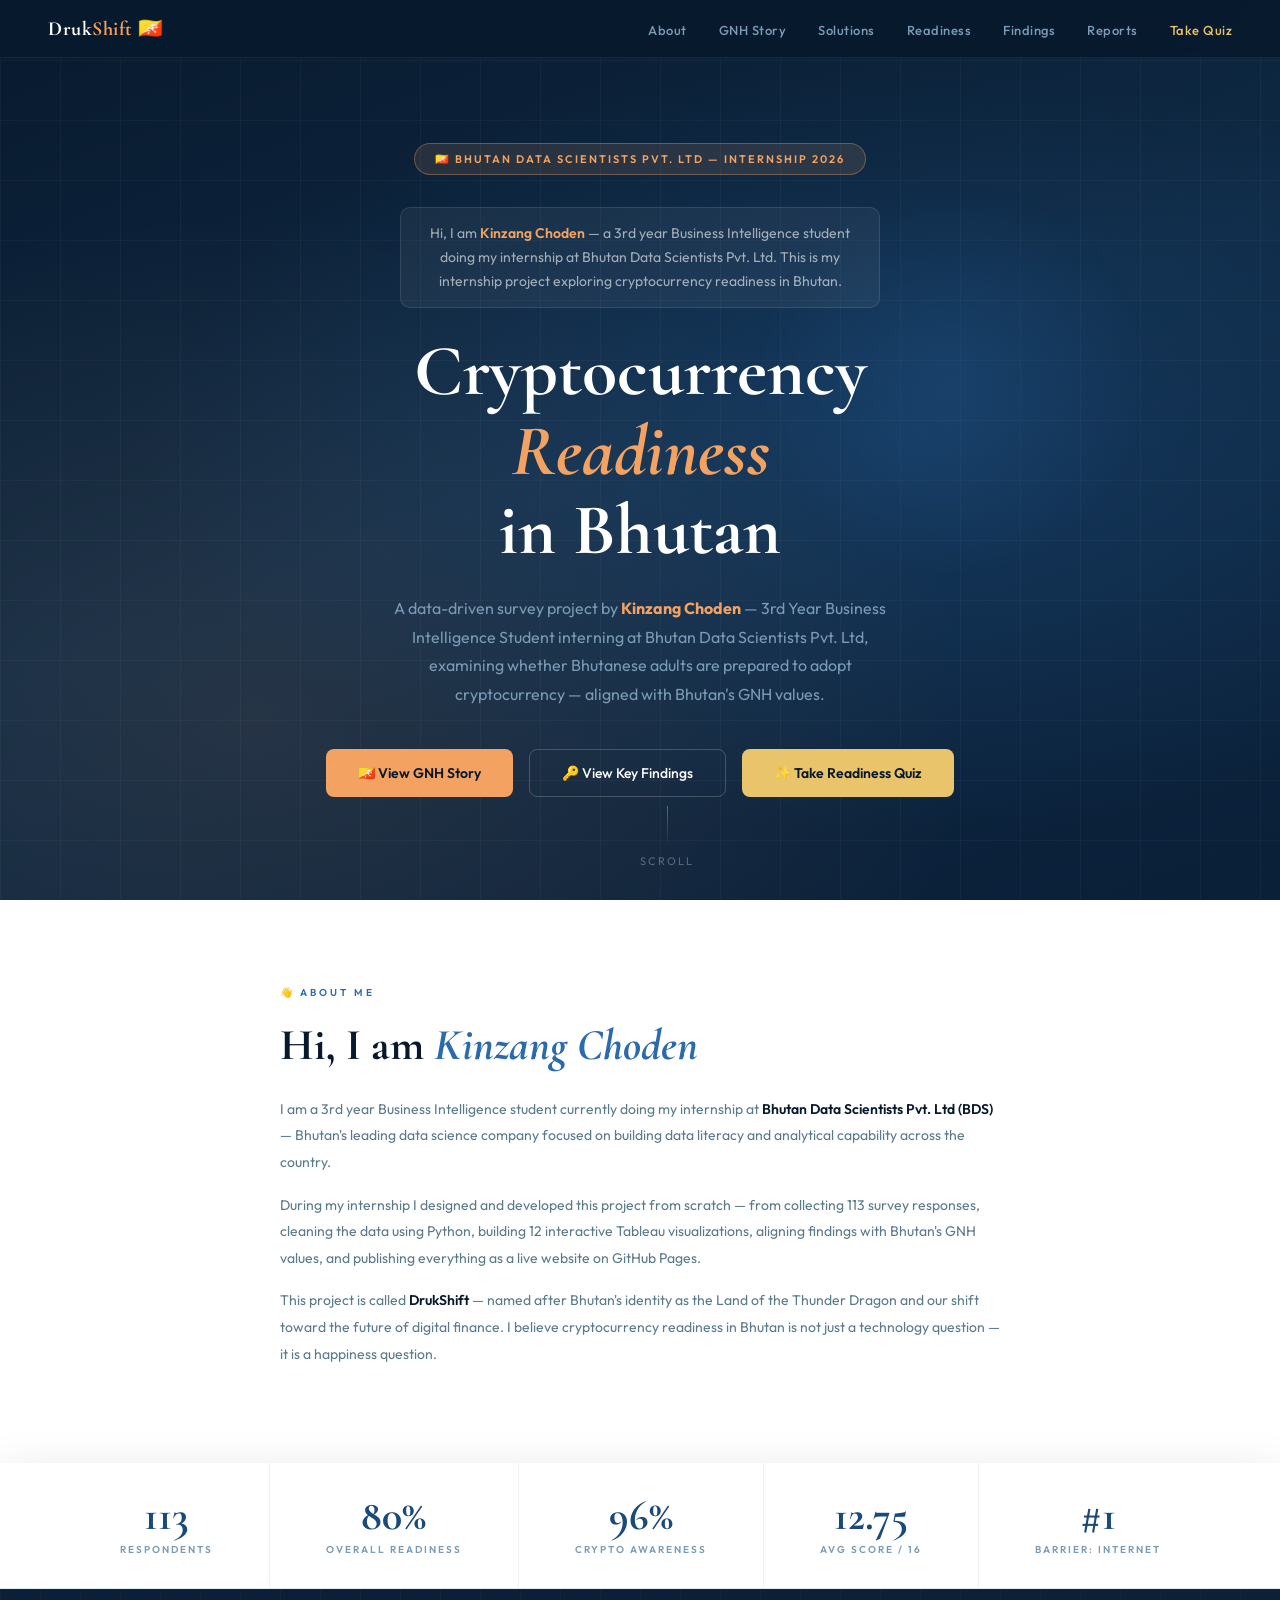
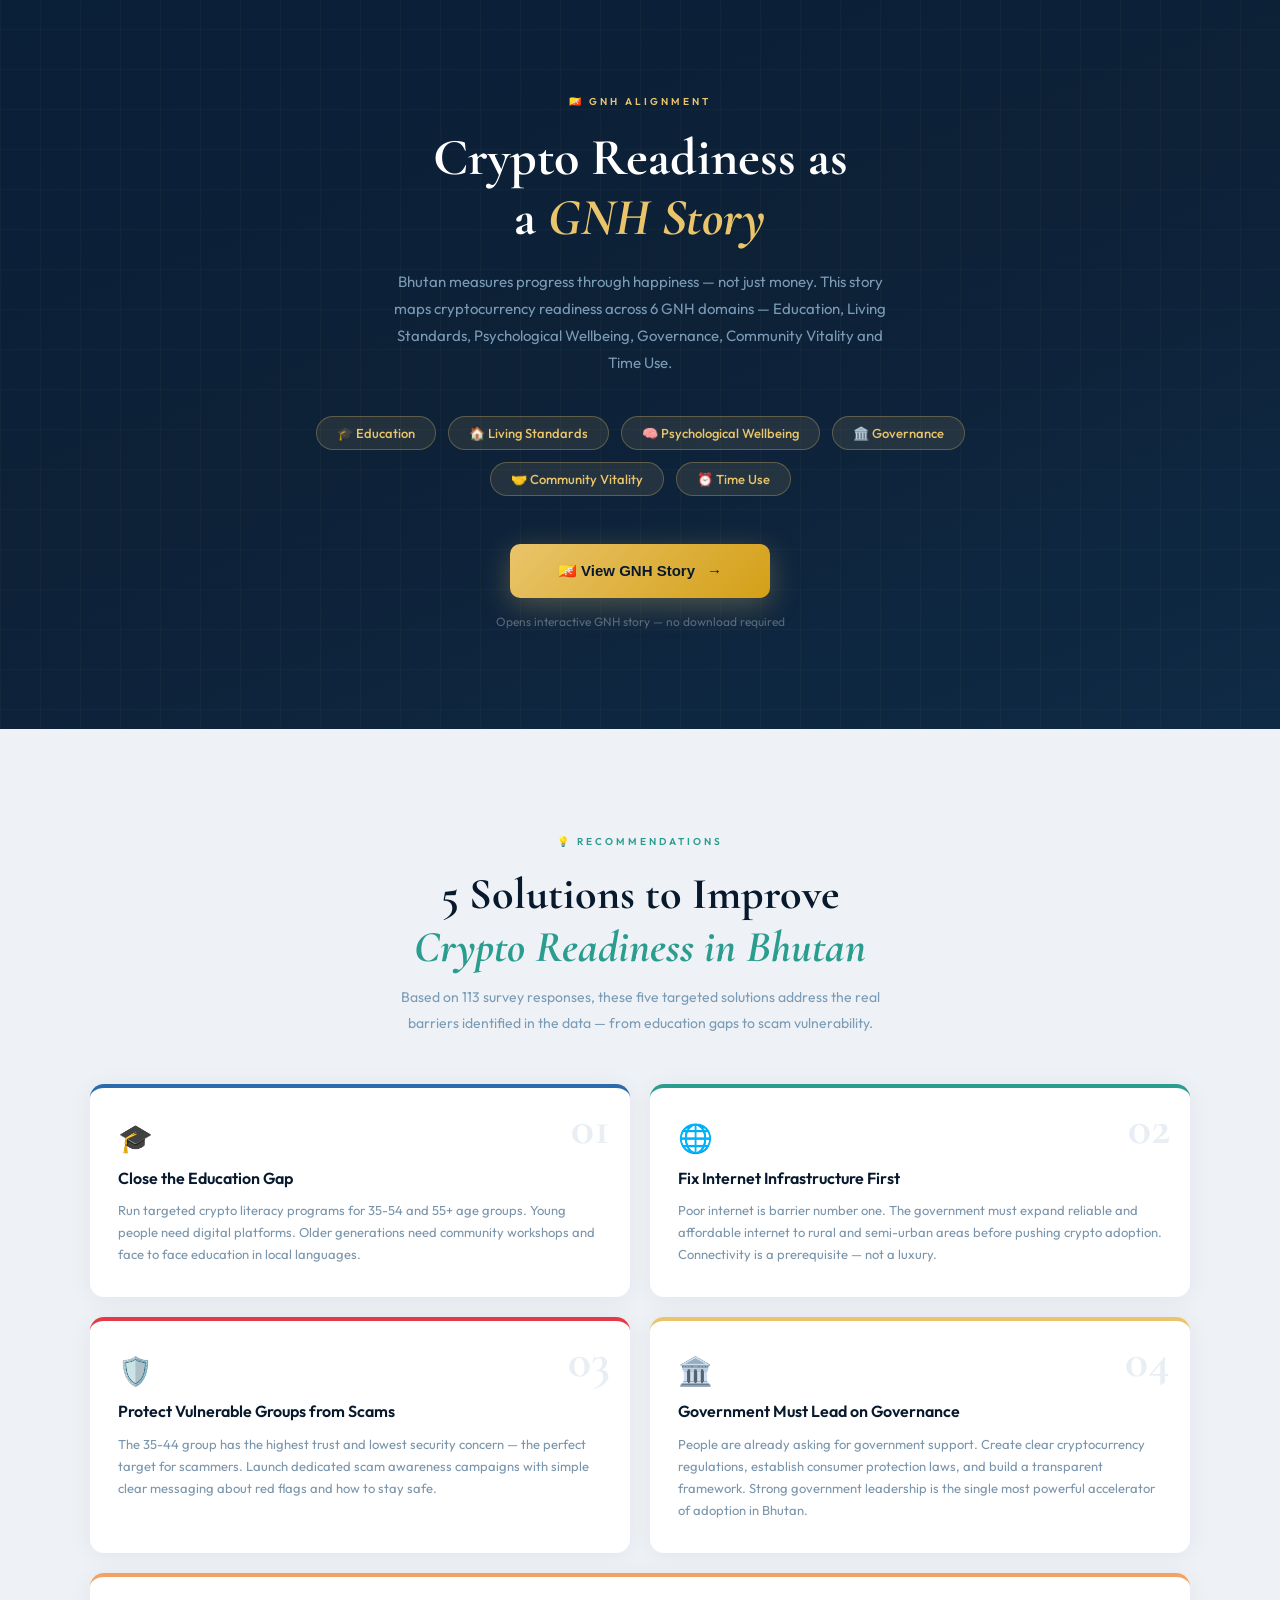
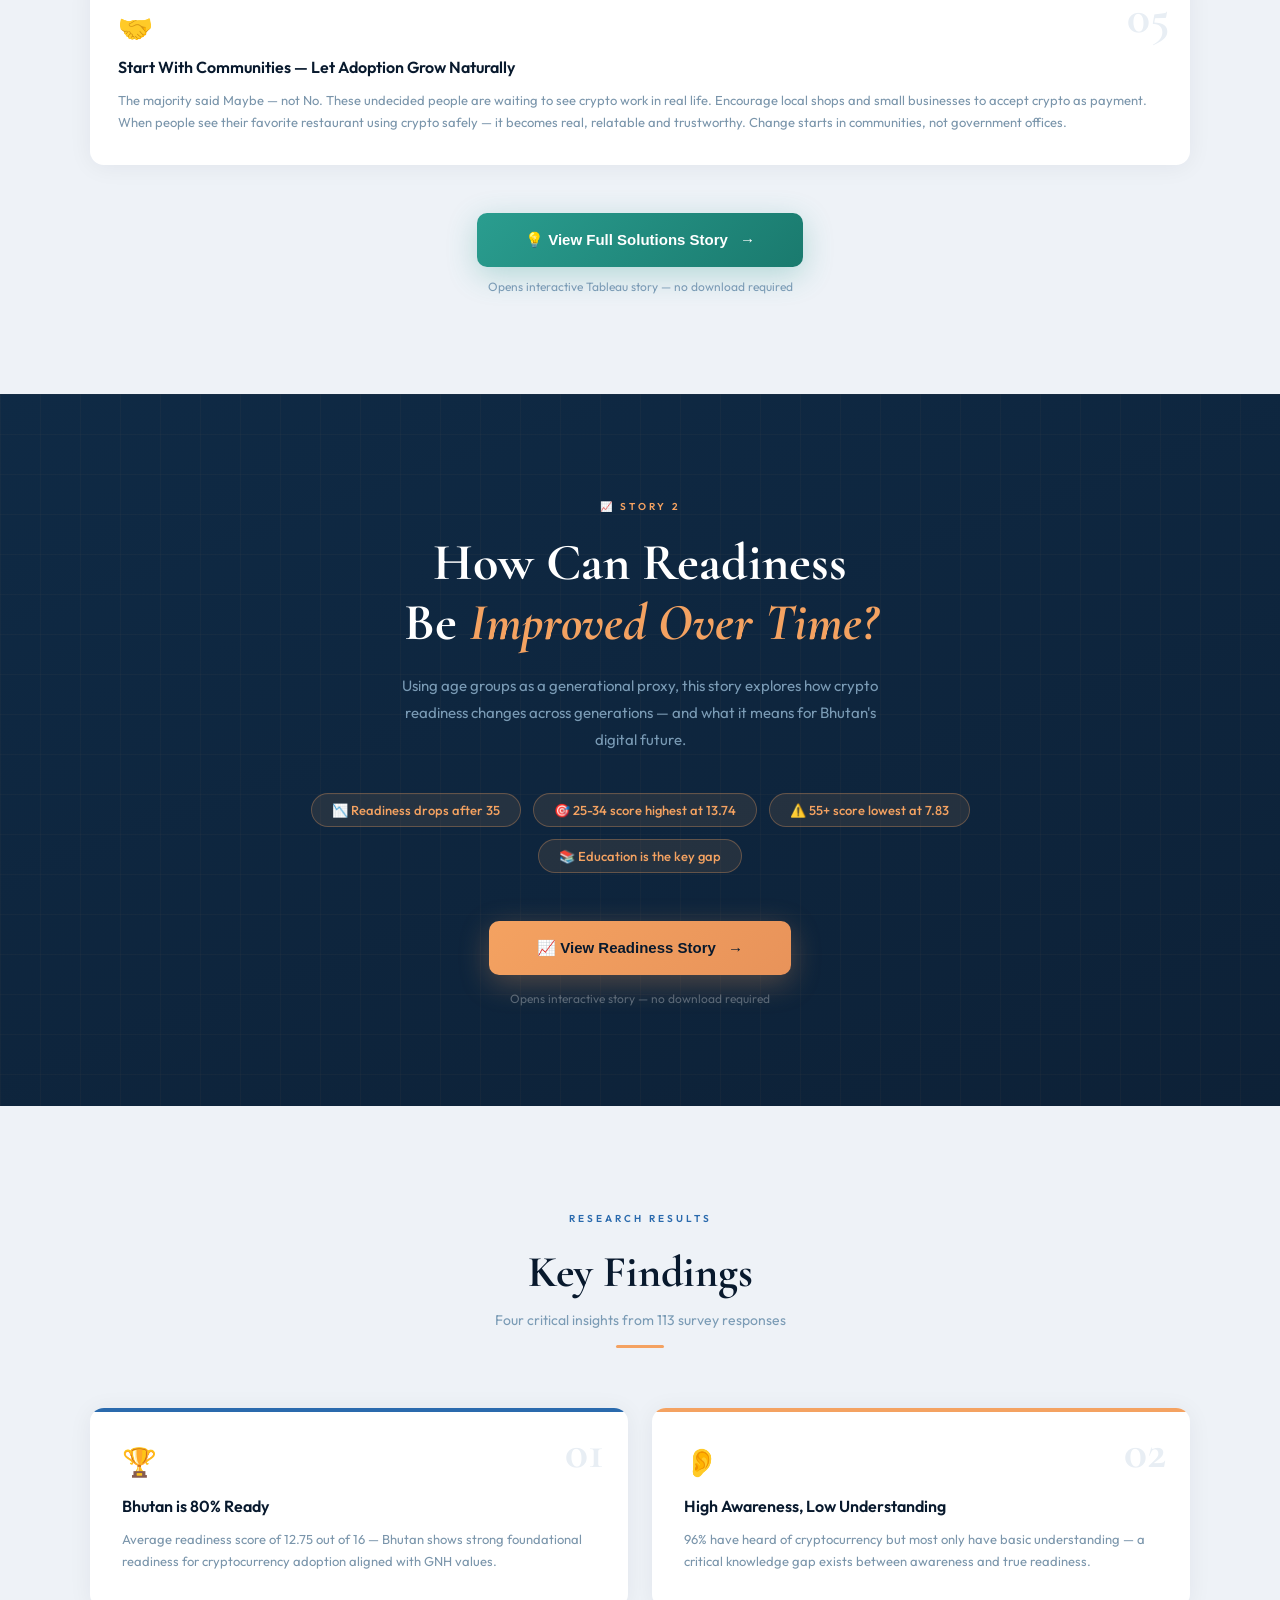
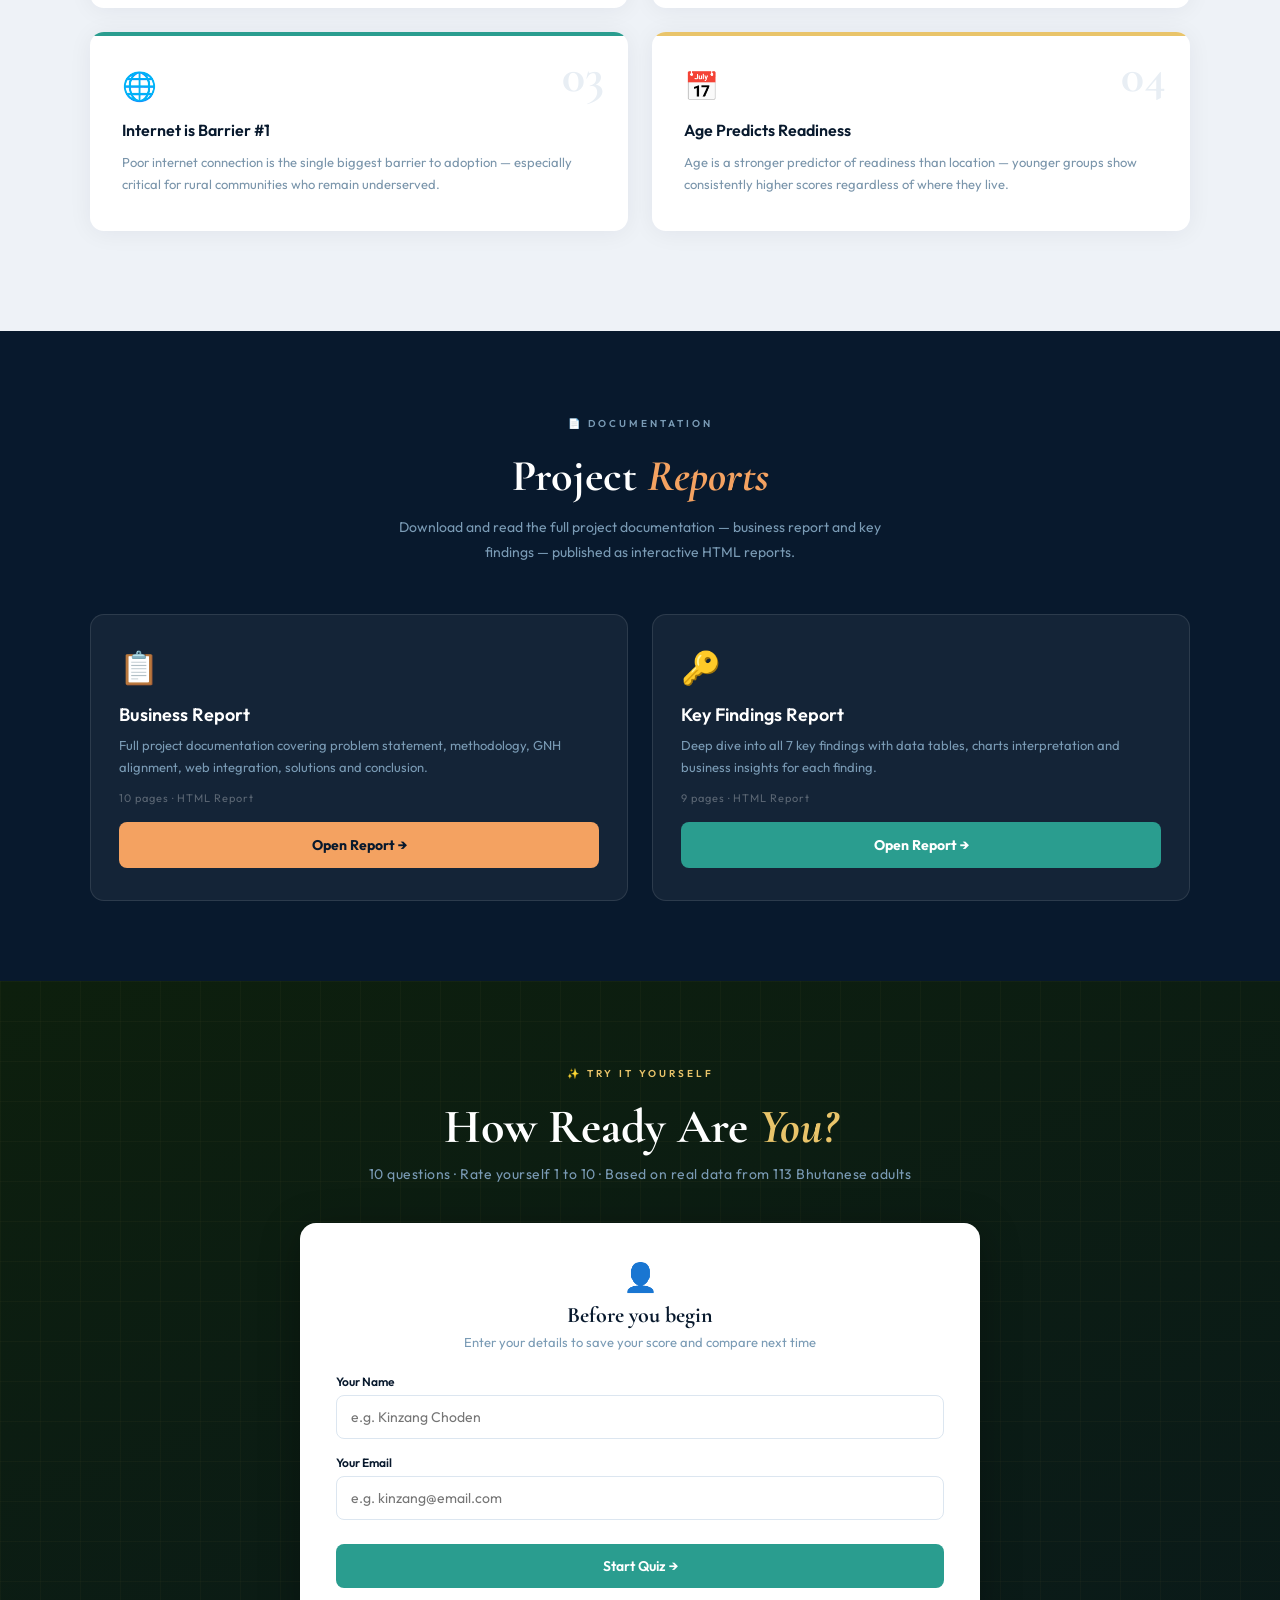
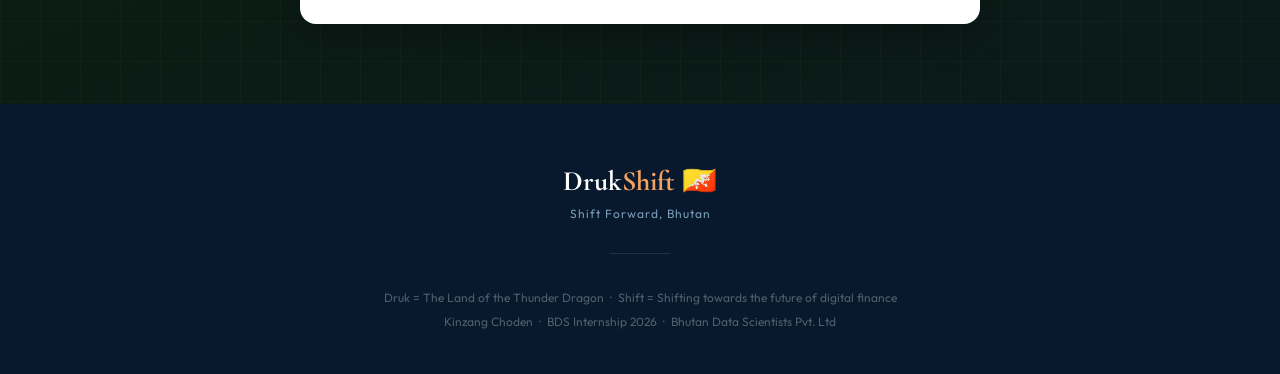
==== index.html @ 7f712f77 "changing from loal port to live render.com" ====
<!DOCTYPE html>
<html lang="en">
<head>
    <meta charset="UTF-8">
    <meta name="viewport" content="width=device-width, initial-scale=1.0">
    <title>Cryptocurrency Readiness in Bhutan | DrukShift</title>
    <link href="https://fonts.googleapis.com/css2?family=Cormorant+Garamond:wght@600;700&family=Outfit:wght@300;400;500;600&display=swap" rel="stylesheet">
    <script type="module" src="https://public.tableau.com/javascripts/api/tableau.embedding.3.latest.min.js"></script>
    <style>
:root {
    --navy:#08192d; --deep:#0f2a45; --blue:#1a4a7a; --mid:#2a6aad;
    --accent:#f4a261; --gold:#e9c46a; --teal:#2a9d8f; --red:#e63946;
    --light:#eef2f7; --white:#ffffff; --muted:#7a9bb5;
}
*{margin:0;padding:0;box-sizing:border-box;}
html{scroll-behavior:smooth;}
body{font-family:'Outfit',sans-serif;background:var(--light);color:var(--navy);overflow-x:hidden;}

/* NAV */
nav{position:fixed;top:0;left:0;right:0;z-index:100;display:flex;justify-content:space-between;align-items:center;padding:16px 48px;background:rgba(8,25,45,0.92);backdrop-filter:blur(12px);border-bottom:1px solid rgba(255,255,255,0.06);}
.nav-logo{font-family:'Cormorant Garamond',serif;font-size:20px;font-weight:700;color:var(--white);letter-spacing:0.5px;}
.nav-logo span{color:var(--accent);}
.nav-links{display:flex;gap:32px;list-style:none;}
.nav-links a{font-size:13px;font-weight:500;color:var(--muted);text-decoration:none;letter-spacing:0.5px;transition:color 0.2s;}
.nav-links a:hover{color:var(--white);}

/* HERO */
.hero{min-height:100vh;background:radial-gradient(ellipse at 70% 50%,rgba(42,106,173,0.25) 0%,transparent 60%),radial-gradient(ellipse at 20% 80%,rgba(244,162,97,0.1) 0%,transparent 50%),linear-gradient(160deg,var(--navy) 0%,var(--deep) 50%,#0a1f38 100%);display:flex;align-items:center;justify-content:center;padding:120px 48px 80px;position:relative;overflow:hidden;}
.hero::before{content:'';position:absolute;inset:0;background-image:linear-gradient(rgba(255,255,255,0.03) 1px,transparent 1px),linear-gradient(90deg,rgba(255,255,255,0.03) 1px,transparent 1px);background-size:60px 60px;}
.hero::after{content:'';position:absolute;top:20%;right:10%;width:400px;height:400px;border-radius:50%;background:radial-gradient(circle,rgba(42,106,173,0.2) 0%,transparent 70%);animation:pulse 4s ease-in-out infinite;}
@keyframes pulse{0%,100%{transform:scale(1);opacity:0.6;}50%{transform:scale(1.1);opacity:1;}}
.hero-content{max-width:720px;text-align:center;position:relative;z-index:2;}
.hero-badge{display:inline-flex;align-items:center;gap:8px;background:rgba(244,162,97,0.12);border:1px solid rgba(244,162,97,0.35);color:var(--accent);font-size:11px;font-weight:600;letter-spacing:2px;text-transform:uppercase;padding:8px 20px;border-radius:50px;margin-bottom:32px;animation:fadeDown 0.6s ease both;}
.hero h1{font-family:'Cormorant Garamond',serif;font-size:clamp(40px,7vw,72px);font-weight:700;color:var(--white);line-height:1.1;margin-bottom:24px;animation:fadeUp 0.6s 0.1s ease both;}
.hero h1 em{font-style:italic;color:var(--accent);}
.hero-intro{font-size:14px;color:rgba(255,255,255,0.6);line-height:1.7;max-width:480px;margin:0 auto 24px;padding:14px 20px;background:rgba(255,255,255,0.05);border:1px solid rgba(255,255,255,0.1);border-radius:10px;}
.hero-intro strong{color:var(--accent);font-weight:600;}
.hero-desc{font-size:16px;color:var(--muted);line-height:1.8;max-width:520px;margin:0 auto 40px;animation:fadeUp 0.6s 0.2s ease both;}
.hero-buttons{display:flex;gap:16px;justify-content:center;flex-wrap:wrap;animation:fadeUp 0.6s 0.3s ease both;}
.btn-primary{display:inline-flex;align-items:center;gap:10px;background:var(--accent);color:var(--navy);font-size:14px;font-weight:600;padding:14px 32px;border-radius:8px;border:none;cursor:pointer;text-decoration:none;transition:all 0.25s;}
.btn-primary:hover{background:#e8935a;transform:translateY(-2px);box-shadow:0 12px 30px rgba(244,162,97,0.35);}
.btn-secondary{display:inline-flex;align-items:center;gap:10px;background:transparent;color:var(--white);font-size:14px;font-weight:500;padding:14px 32px;border-radius:8px;border:1px solid rgba(255,255,255,0.2);cursor:pointer;text-decoration:none;transition:all 0.25s;}
.btn-secondary:hover{border-color:rgba(255,255,255,0.5);background:rgba(255,255,255,0.06);transform:translateY(-2px);}
.btn-quiz{display:inline-flex;align-items:center;gap:10px;background:var(--gold);color:var(--navy);font-size:14px;font-weight:600;padding:14px 32px;border-radius:8px;text-decoration:none;transition:all 0.25s;}
.btn-quiz:hover{background:#d4a017;transform:translateY(-2px);}
.scroll-hint{position:absolute;bottom:32px;left:50%;transform:translateX(-50%);display:flex;flex-direction:column;align-items:center;gap:8px;color:rgba(255,255,255,0.3);font-size:11px;letter-spacing:2px;text-transform:uppercase;animation:fadeUp 1s 0.8s ease both;}
.scroll-line{width:1px;height:40px;background:linear-gradient(to bottom,rgba(255,255,255,0.3),transparent);animation:scrollPulse 2s ease-in-out infinite;}
@keyframes scrollPulse{0%,100%{opacity:0.3;}50%{opacity:1;}}

/* ABOUT */
.about-section{background:var(--white);padding:80px 48px;}
.about-inner-simple{max-width:720px;margin:0 auto;}
.about-inner-simple h2{font-family:'Cormorant Garamond',serif;font-size:clamp(28px,4vw,44px);font-weight:700;color:var(--navy);margin-bottom:24px;line-height:1.2;}
.about-inner-simple h2 em{font-style:italic;color:var(--mid);}
.about-inner-simple p{font-size:14px;color:#5a7a8a;line-height:1.9;margin-bottom:16px;}
.about-inner-simple strong{color:var(--navy);font-weight:600;}

/* STATS */
.stats-section{background:var(--white);box-shadow:0 2px 40px rgba(8,25,45,0.08);display:flex;justify-content:center;flex-wrap:wrap;border-bottom:1px solid #e4eaf2;}
.stat-item{padding:32px 56px;text-align:center;border-right:1px solid #edf2f7;position:relative;transition:background 0.2s;}
.stat-item:last-child{border-right:none;}
.stat-item:hover{background:#fafcff;}
.stat-item::after{content:'';position:absolute;bottom:0;left:50%;transform:translateX(-50%) scaleX(0);width:40px;height:2px;background:var(--accent);transition:transform 0.3s;}
.stat-item:hover::after{transform:translateX(-50%) scaleX(1);}
.stat-num{font-family:'Cormorant Garamond',serif;font-size:42px;font-weight:700;color:var(--blue);line-height:1;margin-bottom:6px;}
.stat-lbl{font-size:10px;font-weight:600;color:var(--muted);letter-spacing:2px;text-transform:uppercase;}

/* SECTION TAG */
.section-tag{display:inline-block;font-size:10px;font-weight:600;letter-spacing:3px;text-transform:uppercase;color:var(--accent);margin-bottom:20px;}

/* GNH */
.gnh-section{padding:100px 48px;background:linear-gradient(160deg,#0a1f38 0%,#0d2137 50%,#0f2a45 100%);position:relative;overflow:hidden;text-align:center;}
.gnh-section::before{content:'';position:absolute;inset:0;background-image:linear-gradient(rgba(233,196,106,0.03) 1px,transparent 1px),linear-gradient(90deg,rgba(233,196,106,0.03) 1px,transparent 1px);background-size:40px 40px;}
.gnh-inner{position:relative;z-index:2;max-width:700px;margin:0 auto;}
.gnh-section h2{font-family:'Cormorant Garamond',serif;font-size:clamp(32px,5vw,52px);font-weight:700;color:var(--white);line-height:1.15;margin-bottom:20px;}
.gnh-section h2 em{font-style:italic;color:var(--gold);}
.gnh-section p{font-size:15px;color:var(--muted);line-height:1.8;margin-bottom:40px;max-width:500px;margin-left:auto;margin-right:auto;}
.gnh-domains{display:flex;flex-wrap:wrap;gap:12px;justify-content:center;margin-bottom:48px;}
.gnh-pill{background:rgba(233,196,106,0.1);border:1px solid rgba(233,196,106,0.3);color:var(--gold);font-size:13px;font-weight:500;padding:8px 20px;border-radius:50px;transition:all 0.2s;}
.gnh-pill:hover{background:rgba(233,196,106,0.2);transform:translateY(-2px);}
.btn-gnh{display:inline-flex;align-items:center;gap:12px;background:linear-gradient(135deg,var(--gold),#d4a017);color:var(--navy);font-size:15px;font-weight:700;padding:18px 48px;border-radius:10px;border:none;cursor:pointer;transition:all 0.3s;box-shadow:0 8px 30px rgba(233,196,106,0.3);}
.btn-gnh:hover{transform:translateY(-3px);box-shadow:0 16px 40px rgba(233,196,106,0.45);}
.btn-note{display:block;margin-top:16px;font-size:12px;color:rgba(255,255,255,0.3);}

/* SOLUTIONS */
.solutions-section{padding:100px 48px;background:var(--light);}
.solutions-inner{max-width:1100px;margin:0 auto;text-align:center;}
.solutions-inner h2{font-family:'Cormorant Garamond',serif;font-size:clamp(28px,4vw,44px);font-weight:700;color:var(--navy);margin-bottom:12px;line-height:1.2;}
.solutions-inner h2 em{font-style:italic;color:var(--teal);}
.solutions-inner>p{font-size:14px;color:var(--muted);max-width:520px;margin:0 auto 48px;line-height:1.8;}
.solutions-grid{display:grid;grid-template-columns:repeat(2,1fr);gap:20px;text-align:left;}
.solution-card{background:var(--white);border-radius:14px;padding:32px 28px;box-shadow:0 2px 24px rgba(8,25,45,0.06);position:relative;overflow:hidden;transition:transform 0.25s,box-shadow 0.25s;}
.solution-card:hover{transform:translateY(-4px);box-shadow:0 12px 40px rgba(8,25,45,0.12);}
.solution-card-wide{grid-column:1/-1;}
.solution-num{font-family:'Cormorant Garamond',serif;font-size:48px;font-weight:700;color:#e8eef4;position:absolute;top:16px;right:20px;line-height:1;}
.solution-icon{font-size:28px;margin-bottom:12px;}
.solution-card h3{font-size:16px;font-weight:600;color:var(--navy);margin-bottom:10px;line-height:1.4;}
.solution-card p{font-size:13px;color:#7a95ab;line-height:1.7;}
.solution-card:nth-child(1){border-top:4px solid var(--mid);}
.solution-card:nth-child(2){border-top:4px solid var(--teal);}
.solution-card:nth-child(3){border-top:4px solid #e63946;}
.solution-card:nth-child(4){border-top:4px solid var(--gold);}
.solution-card:nth-child(5){border-top:4px solid var(--accent);}
.btn-solutions{display:inline-flex;align-items:center;gap:12px;background:linear-gradient(135deg,var(--teal),#1a7a6e);color:var(--white);font-size:15px;font-weight:700;padding:18px 48px;border-radius:10px;border:none;cursor:pointer;transition:all 0.3s;box-shadow:0 8px 30px rgba(42,157,143,0.3);}
.btn-solutions:hover{transform:translateY(-3px);box-shadow:0 16px 40px rgba(42,157,143,0.45);}

/* READINESS SECTION */
.readiness-section{padding:100px 48px;background:linear-gradient(160deg,#0f2a45 0%,#0d2137 100%);text-align:center;position:relative;overflow:hidden;}
.readiness-section::before{content:'';position:absolute;inset:0;background-image:linear-gradient(rgba(244,162,97,0.03) 1px,transparent 1px),linear-gradient(90deg,rgba(244,162,97,0.03) 1px,transparent 1px);background-size:40px 40px;}
.readiness-inner{position:relative;z-index:2;max-width:700px;margin:0 auto;}
.readiness-section h2{font-family:'Cormorant Garamond',serif;font-size:clamp(32px,5vw,52px);font-weight:700;color:var(--white);line-height:1.15;margin-bottom:20px;}
.readiness-section h2 em{font-style:italic;color:var(--accent);}
.readiness-section p{font-size:15px;color:var(--muted);line-height:1.8;margin-bottom:40px;max-width:500px;margin-left:auto;margin-right:auto;}
.readiness-pills{display:flex;flex-wrap:wrap;gap:12px;justify-content:center;margin-bottom:48px;}
.readiness-pill{background:rgba(244,162,97,0.1);border:1px solid rgba(244,162,97,0.3);color:var(--accent);font-size:13px;font-weight:500;padding:8px 20px;border-radius:50px;}
.btn-readiness{display:inline-flex;align-items:center;gap:12px;background:linear-gradient(135deg,var(--accent),#e8935a);color:var(--navy);font-size:15px;font-weight:700;padding:18px 48px;border-radius:10px;border:none;cursor:pointer;transition:all 0.3s;box-shadow:0 8px 30px rgba(244,162,97,0.3);}
.btn-readiness:hover{transform:translateY(-3px);box-shadow:0 16px 40px rgba(244,162,97,0.45);}

/* FINDINGS */
.findings-section{padding:100px 48px;background:var(--light);}
.findings-inner{max-width:1100px;margin:0 auto;}
.section-header{text-align:center;margin-bottom:60px;}
.section-header h2{font-family:'Cormorant Garamond',serif;font-size:clamp(28px,4vw,44px);font-weight:700;color:var(--navy);margin-bottom:12px;}
.section-header p{font-size:14px;color:var(--muted);}
.accent-line{width:48px;height:3px;background:var(--accent);margin:16px auto 0;border-radius:2px;}
.findings-grid{display:grid;grid-template-columns:repeat(2,1fr);gap:24px;}
.finding-card{background:var(--white);border-radius:14px;padding:36px 32px;box-shadow:0 2px 24px rgba(8,25,45,0.06);position:relative;overflow:hidden;transition:transform 0.25s,box-shadow 0.25s;}
.finding-card::before{content:'';position:absolute;top:0;left:0;width:100%;height:4px;}
.finding-card:nth-child(1)::before{background:var(--mid);}
.finding-card:nth-child(2)::before{background:var(--accent);}
.finding-card:nth-child(3)::before{background:var(--teal);}
.finding-card:nth-child(4)::before{background:var(--gold);}
.finding-card:hover{transform:translateY(-4px);box-shadow:0 12px 40px rgba(8,25,45,0.12);}
.finding-num{font-family:'Cormorant Garamond',serif;font-size:48px;font-weight:700;color:#e8eef4;position:absolute;top:20px;right:24px;line-height:1;}
.finding-icon{font-size:28px;margin-bottom:16px;}
.finding-card h3{font-size:16px;font-weight:600;color:var(--navy);margin-bottom:10px;line-height:1.4;}
.finding-card p{font-size:13px;color:#7a95ab;line-height:1.7;}

/* REPORTS */
.reports-section{padding:80px 48px;background:var(--navy);}
.reports-inner{max-width:1100px;margin:0 auto;text-align:center;}
.reports-inner h2{font-family:'Cormorant Garamond',serif;font-size:clamp(28px,4vw,44px);font-weight:700;color:var(--white);margin-bottom:12px;line-height:1.2;}
.reports-inner h2 em{font-style:italic;color:var(--accent);}
.reports-inner>p{font-size:14px;color:var(--muted);max-width:520px;margin:0 auto 48px;line-height:1.8;}
.reports-grid{display:grid;grid-template-columns:repeat(2,1fr);gap:24px;text-align:left;}
.report-card{background:rgba(255,255,255,0.05);border:1px solid rgba(255,255,255,0.1);border-radius:14px;padding:32px 28px;display:flex;flex-direction:column;gap:16px;transition:background 0.2s,transform 0.2s;}
.report-card:hover{background:rgba(255,255,255,0.08);transform:translateY(-3px);}
.report-icon{font-size:32px;}
.report-info h3{font-size:18px;font-weight:600;color:var(--white);margin-bottom:8px;}
.report-info p{font-size:13px;color:var(--muted);line-height:1.7;margin-bottom:8px;}
.report-meta{font-size:11px;color:rgba(255,255,255,0.3);letter-spacing:1px;}
.btn-report{display:inline-flex;align-items:center;justify-content:center;background:var(--accent);color:var(--navy);font-size:14px;font-weight:700;padding:14px 28px;border-radius:8px;text-decoration:none;transition:all 0.25s;margin-top:auto;}
.btn-report:hover{background:#e8935a;transform:translateY(-2px);}
.btn-report-teal{background:var(--teal);color:var(--white);}
.btn-report-teal:hover{background:#228b7e;}

/* QUIZ SECTION */
.quiz-section{padding:80px 48px;background:linear-gradient(160deg,#0d1f0d 0%,#0a1a1a 100%);position:relative;overflow:hidden;}
.quiz-section::before{content:'';position:absolute;inset:0;background-image:linear-gradient(rgba(233,196,106,0.03) 1px,transparent 1px),linear-gradient(90deg,rgba(233,196,106,0.03) 1px,transparent 1px);background-size:40px 40px;}
.quiz-outer{position:relative;z-index:2;max-width:680px;margin:0 auto;}
.quiz-header-block{text-align:center;margin-bottom:40px;}
.quiz-section h2{font-family:'Cormorant Garamond',serif;font-size:clamp(32px,5vw,48px);font-weight:700;color:var(--white);margin-bottom:10px;line-height:1.15;}
.quiz-section h2 em{font-style:italic;color:var(--gold);}
.quiz-header-block p{font-size:14px;color:var(--muted);letter-spacing:0.5px;}
.quiz-card{background:var(--white);border-radius:16px;padding:36px;box-shadow:0 8px 40px rgba(0,0,0,0.3);}
.q-progress-wrap{margin-bottom:24px;}
.q-progress-label{display:flex;justify-content:space-between;font-size:12px;color:var(--muted);margin-bottom:8px;font-weight:500;}
.q-progress-bar{height:4px;background:#dce6f0;border-radius:2px;overflow:hidden;}
.q-progress-fill{height:100%;background:var(--teal);border-radius:2px;transition:width 0.4s ease;}
.q-domain{font-size:10px;font-weight:600;letter-spacing:2px;text-transform:uppercase;color:var(--teal);margin-bottom:10px;}
.q-text{font-size:17px;font-weight:500;color:var(--navy);margin-bottom:24px;line-height:1.6;}
.q-likert-wrap{margin-bottom:24px;}
.q-likert-labels{display:flex;justify-content:space-between;font-size:11px;color:var(--muted);margin-bottom:8px;padding:0 2px;}
.q-likert-row{display:flex;gap:6px;}
.q-likert-btn{flex:1;height:42px;border:1px solid #dce6f0;border-radius:8px;background:var(--white);color:var(--navy);font-size:13px;font-weight:500;font-family:'Outfit',sans-serif;cursor:pointer;transition:all 0.15s;}
.q-likert-btn:hover{border-color:var(--teal);color:#085041;background:#e1f5ee;}
.q-likert-btn.selected{background:var(--teal);border-color:var(--teal);color:var(--white);}
.q-nav-row{display:flex;justify-content:space-between;align-items:center;}
.q-btn-prev{padding:11px 22px;border:1px solid #dce6f0;border-radius:8px;background:var(--white);color:var(--muted);font-size:13px;font-family:'Outfit',sans-serif;cursor:pointer;transition:all 0.2s;}
.q-btn-prev:hover{background:var(--light);color:var(--navy);}
.q-btn-next{padding:11px 28px;border:none;border-radius:8px;background:var(--teal);color:var(--white);font-size:14px;font-weight:600;font-family:'Outfit',sans-serif;cursor:pointer;transition:all 0.2s;}
.q-btn-next:hover{background:#1a7a6e;}
.q-btn-next:disabled{background:#c8dae8;color:var(--muted);cursor:not-allowed;}
.q-score-circle{width:120px;height:120px;border-radius:50%;margin:0 auto 20px;display:flex;flex-direction:column;align-items:center;justify-content:center;}
.q-score-circle.high{background:#e1f5ee;}
.q-score-circle.mid{background:#faeeda;}
.q-score-circle.low{background:#fcebeb;}
.q-score-num{font-family:'Cormorant Garamond',serif;font-size:40px;font-weight:700;line-height:1;}
.q-score-circle.high .q-score-num{color:#085041;}
.q-score-circle.mid  .q-score-num{color:#412402;}
.q-score-circle.low  .q-score-num{color:#501313;}
.q-score-denom{font-size:12px;color:var(--muted);margin-top:3px;}
.q-result-title{font-family:'Cormorant Garamond',serif;font-size:26px;font-weight:700;color:var(--navy);text-align:center;margin-bottom:8px;}
.q-result-desc{font-size:13px;color:#4a6070;line-height:1.8;text-align:center;margin-bottom:24px;}
.q-compare-grid{display:grid;grid-template-columns:repeat(3,1fr);gap:10px;margin-bottom:24px;}
.q-compare-card{background:var(--light);border-radius:10px;padding:14px 10px;text-align:center;}
.q-compare-val{font-family:'Cormorant Garamond',serif;font-size:26px;font-weight:700;color:var(--navy);line-height:1;margin-bottom:4px;}
.q-compare-lbl{font-size:10px;color:var(--muted);}
.q-domain-bars{margin-bottom:20px;}
.q-domain-row{margin-bottom:10px;}
.q-domain-label{display:flex;justify-content:space-between;font-size:11px;color:var(--muted);margin-bottom:4px;font-weight:500;}
.q-domain-track{height:5px;background:#e8eef4;border-radius:3px;overflow:hidden;}
.q-domain-fill{height:100%;border-radius:3px;transition:width 0.8s ease;}
.q-reco-box{background:var(--navy);border-radius:10px;padding:20px;margin-bottom:4px;}
.q-reco-title{font-size:13px;font-weight:600;color:var(--white);margin-bottom:12px;}
.q-reco-item{display:flex;gap:10px;padding:8px 0;border-bottom:1px solid rgba(255,255,255,0.08);font-size:12px;color:var(--muted);line-height:1.6;}
.q-reco-item:last-child{border-bottom:none;}
.q-reco-dot{width:6px;height:6px;border-radius:50%;background:var(--teal);flex-shrink:0;margin-top:5px;}
.q-btn-restart{width:100%;padding:13px;background:var(--teal);color:var(--white);border:none;border-radius:8px;font-size:14px;font-weight:600;font-family:'Outfit',sans-serif;cursor:pointer;transition:all 0.2s;margin-top:20px;}
.q-btn-restart:hover{background:#1a7a6e;}

/* FOOTER */
footer{background:var(--navy);padding:60px 48px 40px;text-align:center;}
.footer-logo{font-family:'Cormorant Garamond',serif;font-size:28px;font-weight:700;color:var(--white);margin-bottom:8px;}
.footer-logo span{color:var(--accent);}
.footer-tagline{font-size:12px;color:var(--muted);letter-spacing:1px;margin-bottom:32px;}
.footer-divider{width:60px;height:1px;background:rgba(255,255,255,0.1);margin:0 auto 32px;}
.footer-info{font-size:12px;color:rgba(255,255,255,0.3);line-height:2;}

/* MODAL */
.modal-overlay,.gnh-modal-overlay{position:fixed;inset:0;background:rgba(8,25,45,0.95);backdrop-filter:blur(12px);z-index:1000;display:none;align-items:center;justify-content:center;padding:16px;opacity:0;transition:opacity 0.3s;}
.modal-overlay.active,.gnh-modal-overlay.active{display:flex;opacity:1;}
.modal{background:var(--white);border-radius:20px;width:100%;max-width:1500px;height:95vh;overflow:hidden;box-shadow:0 40px 80px rgba(0,0,0,0.6);display:flex;flex-direction:column;transform:scale(0.95);transition:transform 0.3s;}
.modal-overlay.active .modal,.gnh-modal-overlay.active .modal{transform:scale(1);}
.modal-header{background:linear-gradient(90deg,var(--navy),var(--blue));padding:18px 28px;display:flex;align-items:center;justify-content:space-between;flex-shrink:0;}
.modal-dots{display:flex;gap:8px;}
.dot{width:13px;height:13px;border-radius:50%;}
.dot-r{background:#ff5f57;}.dot-y{background:#febc2e;}.dot-g{background:#28c840;}
.modal-title{font-size:14px;color:rgba(255,255,255,0.6);font-weight:400;}
.modal-close{background:rgba(255,255,255,0.1);border:none;color:rgba(255,255,255,0.8);font-size:16px;width:36px;height:36px;border-radius:50%;cursor:pointer;display:flex;align-items:center;justify-content:center;transition:all 0.2s;}
.modal-close:hover{background:rgba(255,255,255,0.25);color:var(--white);transform:rotate(90deg);}
.modal-body{flex:1;overflow:auto;background:#f0f4f8;display:flex;align-items:flex-start;justify-content:center;padding:24px;}
.modal-body tableau-viz{width:100% !important;min-height:850px;border-radius:12px;overflow:hidden;}

/* ANIMATIONS */
@keyframes fadeUp{from{opacity:0;transform:translateY(24px);}to{opacity:1;transform:translateY(0);}}
@keyframes fadeDown{from{opacity:0;transform:translateY(-16px);}to{opacity:1;transform:translateY(0);}}
.stat-item{animation:fadeUp 0.5s ease both;}
.stat-item:nth-child(1){animation-delay:0.05s;}
.stat-item:nth-child(2){animation-delay:0.1s;}
.stat-item:nth-child(3){animation-delay:0.15s;}
.stat-item:nth-child(4){animation-delay:0.2s;}
.stat-item:nth-child(5){animation-delay:0.25s;}

/* MOBILE */
@media(max-width:768px){
    nav{padding:14px 20px;}
    .nav-links{gap:12px;}
    .nav-links a{font-size:11px;}
    .hero{padding:100px 24px 60px;min-height:auto;}
    .btn-primary,.btn-secondary,.btn-quiz{width:100%;justify-content:center;padding:14px 20px;}
    .stats-section{display:grid;grid-template-columns:repeat(2,1fr);}
    .stat-item{padding:20px 16px;border-bottom:1px solid #edf2f7;}
    .about-section{padding:60px 24px;}
    .solutions-section,.readiness-section,.findings-section{padding:60px 24px;}
    .quiz-section{padding:60px 20px;}
    .quiz-card{padding:24px 20px;}
    .q-likert-row{gap:4px;}
    .q-likert-btn{font-size:12px;height:38px;}
    .modal-overlay,.gnh-modal-overlay{padding:0;}
    .modal{border-radius:0;height:100vh;max-width:100%;}
    .modal-dots{display:none;}
    footer{padding:40px 20px;}
}
@media(max-width:480px){
    .stat-num{font-size:28px;}
    .stat-lbl{font-size:9px;}
    .q-compare-val{font-size:20px;}
}
/* QUIZ SOLUTIONS */
.qs-divider{height:1px;background:#e8eef4;margin:24px 0;}
.qs-heading{font-family:'Cormorant Garamond',serif;font-size:22px;font-weight:700;color:var(--navy);margin-bottom:6px;}
.qs-sub{font-size:13px;color:var(--muted);margin-bottom:18px;line-height:1.6;}
.qs-summary{display:grid;grid-template-columns:repeat(3,1fr);gap:10px;margin-bottom:18px;}
.qs-sum-card{background:var(--light);border-radius:10px;padding:12px;text-align:center;}
.qs-sum-val{font-family:'Cormorant Garamond',serif;font-size:22px;font-weight:700;color:var(--navy);}
.qs-sum-lbl{font-size:10px;color:var(--muted);margin-top:2px;}
.qs-filter-row{display:flex;gap:6px;flex-wrap:wrap;margin-bottom:16px;}
.qs-filter{padding:5px 12px;border:1px solid #dce6f0;border-radius:50px;background:var(--white);color:var(--muted);font-size:11px;font-family:'Outfit',sans-serif;cursor:pointer;transition:all 0.15s;}
.qs-filter:hover{background:var(--light);}
.qs-filter.active{background:var(--teal);border-color:var(--teal);color:var(--white);}
.qs-sol-list{display:flex;flex-direction:column;gap:12px;margin-bottom:20px;}
.qs-sol{background:var(--white);border:1px solid #e0eaf4;border-radius:0 10px 10px 0;padding:16px;border-left:3px solid var(--teal);}
.qs-sol.urgent{border-left-color:var(--red);}
.qs-sol.medium{border-left-color:var(--gold);}
.qs-sol-header{display:flex;align-items:flex-start;justify-content:space-between;gap:10px;margin-bottom:8px;}
.qs-sol-title{font-size:13px;font-weight:600;color:var(--navy);line-height:1.4;}
.qs-badge{font-size:10px;padding:3px 8px;border-radius:50px;white-space:nowrap;flex-shrink:0;}
.qs-badge.urgent{background:#fcebeb;color:#a32d2d;}
.qs-badge.medium{background:#faeeda;color:#633806;}
.qs-badge.good{background:#e1f5ee;color:#085041;}
.qs-sol-body{font-size:12px;color:var(--muted);line-height:1.6;margin-bottom:10px;}
.qs-actions{display:flex;flex-direction:column;gap:5px;margin-bottom:10px;}
.qs-action{display:flex;align-items:flex-start;gap:7px;font-size:12px;color:var(--navy);line-height:1.5;}
.qs-adot{width:5px;height:5px;border-radius:50%;background:var(--teal);flex-shrink:0;margin-top:5px;}
.qs-sol.urgent .qs-adot{background:var(--red);}
.qs-sol.medium .qs-adot{background:var(--gold);}
.qs-tags{display:flex;gap:5px;flex-wrap:wrap;}
.qs-tag{font-size:10px;background:var(--light);color:var(--muted);padding:2px 7px;border-radius:4px;border:0.5px solid #dce6f0;}
.qs-tag.impact{background:#e1f5ee;color:#085041;border-color:#9FE1CB;}
.qs-roadmap-wrap{background:var(--light);border-radius:10px;padding:16px;margin-bottom:20px;}
.qs-roadmap-title{font-size:13px;font-weight:600;color:var(--navy);margin-bottom:14px;}
.qs-road-item{display:flex;gap:12px;margin-bottom:12px;align-items:flex-start;}
.qs-road-item:last-child{margin-bottom:0;}
.qs-year{min-width:56px;background:var(--white);border-radius:8px;padding:6px 8px;text-align:center;border:1px solid #dce6f0;}
.qs-year-lbl{font-size:9px;color:var(--muted);}
.qs-year-score{font-size:15px;font-weight:600;color:var(--navy);}
.qs-road-content p{font-size:12px;font-weight:600;color:var(--navy);margin-bottom:2px;}
.qs-road-content span{font-size:11px;color:var(--muted);line-height:1.5;}
.qs-road-bar-wrap{margin-top:5px;height:3px;background:#dce6f0;border-radius:2px;overflow:hidden;}
.qs-road-bar{height:100%;border-radius:2px;background:var(--teal);}
    </style>
</head>
<body>

    <!-- NAV -->
    <nav>
        <div class="nav-logo">Druk<span>Shift</span> 🇧🇹</div>
        <ul class="nav-links">
            <li><a href="#about">About</a></li>
            <li><a href="#gnh">GNH Story</a></li>
            <li><a href="#solutions">Solutions</a></li>
            <li><a href="#readiness">Readiness</a></li>
            <li><a href="#findings">Findings</a></li>
            <li><a href="#reports">Reports</a></li>
            <li><a href="#quiz" style="color:var(--gold)">Take Quiz</a></li>
        </ul>
    </nav>

    <!-- HERO -->
    <section class="hero">
        <div class="hero-content">
            <div class="hero-badge">🇧🇹 Bhutan Data Scientists Pvt. Ltd — Internship 2026</div>
            <div class="hero-intro">
                Hi, I am <strong>Kinzang Choden</strong> — a 3rd year Business Intelligence student
                doing my internship at Bhutan Data Scientists Pvt. Ltd.
                This is my internship project exploring cryptocurrency readiness in Bhutan.
            </div>
            <h1>Cryptocurrency<br><em>Readiness</em><br>in Bhutan</h1>
            <p class="hero-desc">A data-driven survey project by <strong style="color:var(--accent)">Kinzang Choden</strong> — 3rd Year Business Intelligence Student interning at Bhutan Data Scientists Pvt. Ltd, examining whether Bhutanese adults are prepared to adopt cryptocurrency — aligned with Bhutan's GNH values.</p>
            <div class="hero-buttons">
                <a href="#gnh" class="btn-primary">🇧🇹 View GNH Story</a>
                <a href="#findings" class="btn-secondary">🔑 View Key Findings</a>
                <a href="#quiz" class="btn-quiz">✨ Take Readiness Quiz</a>
            </div>
        </div>
        <div class="scroll-hint"><div class="scroll-line"></div>Scroll</div>
    </section>

    <!-- ABOUT -->
    <section class="about-section" id="about">
        <div class="about-inner-simple">
            <span class="section-tag" style="color:var(--mid)">👋 About Me</span>
            <h2>Hi, I am <em>Kinzang Choden</em></h2>
            <p>I am a 3rd year Business Intelligence student currently doing my internship at <strong>Bhutan Data Scientists Pvt. Ltd (BDS)</strong> — Bhutan's leading data science company focused on building data literacy and analytical capability across the country.</p>
            <p>During my internship I designed and developed this project from scratch — from collecting 113 survey responses, cleaning the data using Python, building 12 interactive Tableau visualizations, aligning findings with Bhutan's GNH values, and publishing everything as a live website on GitHub Pages.</p>
            <p>This project is called <strong>DrukShift</strong> — named after Bhutan's identity as the Land of the Thunder Dragon and our shift toward the future of digital finance. I believe cryptocurrency readiness in Bhutan is not just a technology question — it is a happiness question.</p>
        </div>
    </section>

    <!-- STATS -->
    <section class="stats-section" id="stats">
        <div class="stat-item"><div class="stat-num">113</div><div class="stat-lbl">Respondents</div></div>
        <div class="stat-item"><div class="stat-num">80%</div><div class="stat-lbl">Overall Readiness</div></div>
        <div class="stat-item"><div class="stat-num">96%</div><div class="stat-lbl">Crypto Awareness</div></div>
        <div class="stat-item"><div class="stat-num">12.75</div><div class="stat-lbl">Avg Score / 16</div></div>
        <div class="stat-item"><div class="stat-num">#1</div><div class="stat-lbl">Barrier: Internet</div></div>
    </section>

    <!-- GNH -->
    <section class="gnh-section" id="gnh">
        <div class="gnh-inner">
            <span class="section-tag" style="color:var(--gold)">🇧🇹 GNH Alignment</span>
            <h2>Crypto Readiness as<br>a <em>GNH Story</em></h2>
            <p>Bhutan measures progress through happiness — not just money. This story maps cryptocurrency readiness across 6 GNH domains — Education, Living Standards, Psychological Wellbeing, Governance, Community Vitality and Time Use.</p>
            <div class="gnh-domains">
                <div class="gnh-pill">🎓 Education</div>
                <div class="gnh-pill">🏠 Living Standards</div>
                <div class="gnh-pill">🧠 Psychological Wellbeing</div>
                <div class="gnh-pill">🏛️ Governance</div>
                <div class="gnh-pill">🤝 Community Vitality</div>
                <div class="gnh-pill">⏰ Time Use</div>
            </div>
            <button class="btn-gnh" onclick="openGNHModal()">🇧🇹 View GNH Story <span class="arrow">→</span></button>
            <span class="btn-note" style="color:rgba(255,255,255,0.3)">Opens interactive GNH story — no download required</span>
        </div>
    </section>

    <!-- SOLUTIONS -->
    <section class="solutions-section" id="solutions">
        <div class="solutions-inner">
            <span class="section-tag" style="color:var(--teal)">💡 Recommendations</span>
            <h2>5 Solutions to Improve<br><em>Crypto Readiness in Bhutan</em></h2>
            <p>Based on 113 survey responses, these five targeted solutions address the real barriers identified in the data — from education gaps to scam vulnerability.</p>
            <div class="solutions-grid">
                <div class="solution-card"><div class="solution-num">01</div><div class="solution-icon">🎓</div><h3>Close the Education Gap</h3><p>Run targeted crypto literacy programs for 35-54 and 55+ age groups. Young people need digital platforms. Older generations need community workshops and face to face education in local languages.</p></div>
                <div class="solution-card"><div class="solution-num">02</div><div class="solution-icon">🌐</div><h3>Fix Internet Infrastructure First</h3><p>Poor internet is barrier number one. The government must expand reliable and affordable internet to rural and semi-urban areas before pushing crypto adoption. Connectivity is a prerequisite — not a luxury.</p></div>
                <div class="solution-card"><div class="solution-num">03</div><div class="solution-icon">🛡️</div><h3>Protect Vulnerable Groups from Scams</h3><p>The 35-44 group has the highest trust and lowest security concern — the perfect target for scammers. Launch dedicated scam awareness campaigns with simple clear messaging about red flags and how to stay safe.</p></div>
                <div class="solution-card"><div class="solution-num">04</div><div class="solution-icon">🏛️</div><h3>Government Must Lead on Governance</h3><p>People are already asking for government support. Create clear cryptocurrency regulations, establish consumer protection laws, and build a transparent framework. Strong government leadership is the single most powerful accelerator of adoption in Bhutan.</p></div>
                <div class="solution-card solution-card-wide"><div class="solution-num">05</div><div class="solution-icon">🤝</div><h3>Start With Communities — Let Adoption Grow Naturally</h3><p>The majority said Maybe — not No. These undecided people are waiting to see crypto work in real life. Encourage local shops and small businesses to accept crypto as payment. When people see their favorite restaurant using crypto safely — it becomes real, relatable and trustworthy. Change starts in communities, not government offices.</p></div>
            </div>
            <div style="text-align:center;margin-top:48px;">
                <button class="btn-solutions" onclick="openSolutionsModal()">💡 View Full Solutions Story <span class="arrow">→</span></button>
                <span class="btn-note" style="display:block;margin-top:12px;color:var(--muted)">Opens interactive Tableau story — no download required</span>
            </div>
        </div>
    </section>

    <!-- READINESS -->
    <section class="readiness-section" id="readiness">
        <div class="readiness-inner">
            <span class="section-tag" style="color:var(--accent)">📈 Story 2</span>
            <h2>How Can Readiness<br>Be <em>Improved Over Time?</em></h2>
            <p>Using age groups as a generational proxy, this story explores how crypto readiness changes across generations — and what it means for Bhutan's digital future.</p>
            <div class="readiness-pills">
                <div class="readiness-pill">📉 Readiness drops after 35</div>
                <div class="readiness-pill">🎯 25-34 score highest at 13.74</div>
                <div class="readiness-pill">⚠️ 55+ score lowest at 7.83</div>
                <div class="readiness-pill">📚 Education is the key gap</div>
            </div>
            <button class="btn-readiness" onclick="openReadinessModal()">📈 View Readiness Story <span class="arrow">→</span></button>
            <span class="btn-note">Opens interactive story — no download required</span>
        </div>
    </section>

    <!-- KEY FINDINGS -->
    <section class="findings-section" id="findings">
        <div class="findings-inner">
            <div class="section-header">
                <span class="section-tag" style="color:var(--mid)">Research Results</span>
                <h2>Key Findings</h2>
                <p>Four critical insights from 113 survey responses</p>
                <div class="accent-line"></div>
            </div>
            <div class="findings-grid">
                <div class="finding-card"><span class="finding-num">01</span><div class="finding-icon">🏆</div><h3>Bhutan is 80% Ready</h3><p>Average readiness score of 12.75 out of 16 — Bhutan shows strong foundational readiness for cryptocurrency adoption aligned with GNH values.</p></div>
                <div class="finding-card"><span class="finding-num">02</span><div class="finding-icon">👂</div><h3>High Awareness, Low Understanding</h3><p>96% have heard of cryptocurrency but most only have basic understanding — a critical knowledge gap exists between awareness and true readiness.</p></div>
                <div class="finding-card"><span class="finding-num">03</span><div class="finding-icon">🌐</div><h3>Internet is Barrier #1</h3><p>Poor internet connection is the single biggest barrier to adoption — especially critical for rural communities who remain underserved.</p></div>
                <div class="finding-card"><span class="finding-num">04</span><div class="finding-icon">📅</div><h3>Age Predicts Readiness</h3><p>Age is a stronger predictor of readiness than location — younger groups show consistently higher scores regardless of where they live.</p></div>
            </div>
        </div>
    </section>

    <!-- REPORTS -->
    <section class="reports-section" id="reports">
        <div class="reports-inner">
            <span class="section-tag" style="color:var(--muted)">📄 Documentation</span>
            <h2>Project <em>Reports</em></h2>
            <p>Download and read the full project documentation — business report and key findings — published as interactive HTML reports.</p>
            <div class="reports-grid">
                <div class="report-card"><div class="report-icon">📋</div><div class="report-info"><h3>Business Report</h3><p>Full project documentation covering problem statement, methodology, GNH alignment, web integration, solutions and conclusion.</p><span class="report-meta">10 pages · HTML Report</span></div><a href="BusinessReport.html" target="_blank" class="btn-report">Open Report →</a></div>
                <div class="report-card"><div class="report-icon">🔑</div><div class="report-info"><h3>Key Findings Report</h3><p>Deep dive into all 7 key findings with data tables, charts interpretation and business insights for each finding.</p><span class="report-meta">9 pages · HTML Report</span></div><a href="keyfindings.html" target="_blank" class="btn-report btn-report-teal">Open Report →</a></div>
            </div>
        </div>
    </section>

    <!-- QUIZ -->
    <section class="quiz-section" id="quiz">
        <div class="quiz-outer">
            <div class="quiz-header-block">
                <span class="section-tag" style="color:var(--gold)">✨ Try It Yourself</span>
                <h2>How Ready Are <em>You?</em></h2>
                <p>10 questions · Rate yourself 1 to 10 · Based on real data from 113 Bhutanese adults</p>
            </div>

            <!-- ✅ NEW: USER INFO CARD -->
            <div class="quiz-card" id="userInfoWrap">
                <div style="text-align:center;margin-bottom:24px;">
                    <div style="font-size:28px;margin-bottom:8px;">👤</div>
                    <div style="font-family:'Cormorant Garamond',serif;font-size:22px;font-weight:700;color:var(--navy);margin-bottom:6px;">Before you begin</div>
                    <div style="font-size:13px;color:var(--muted);">Enter your details to save your score and compare next time</div>
                </div>
                <div style="margin-bottom:16px;">
                    <label style="font-size:12px;font-weight:600;color:var(--navy);display:block;margin-bottom:6px;">Your Name</label>
                    <input id="userName" type="text" placeholder="e.g. Kinzang Choden"
                        style="width:100%;padding:12px 14px;border:1px solid #dce6f0;border-radius:8px;font-size:14px;font-family:'Outfit',sans-serif;outline:none;">
                </div>
                <div style="margin-bottom:24px;">
                    <label style="font-size:12px;font-weight:600;color:var(--navy);display:block;margin-bottom:6px;">Your Email</label>
                    <input id="userEmail" type="email" placeholder="e.g. kinzang@email.com"
                        style="width:100%;padding:12px 14px;border:1px solid #dce6f0;border-radius:8px;font-size:14px;font-family:'Outfit',sans-serif;outline:none;">
                </div>
                <button onclick="startQuiz()"
                    style="width:100%;padding:13px;background:var(--teal);color:var(--white);border:none;border-radius:8px;font-size:14px;font-weight:600;font-family:'Outfit',sans-serif;cursor:pointer;">
                    Start Quiz →
                </button>
            </div>

            <!-- QUIZ QUESTIONS (hidden until name/email entered) -->
            <div class="quiz-card" id="quizWrap" style="display:none">
                <div class="q-progress-wrap">
                    <div class="q-progress-label">
                        <span id="qProgressText">Question 1 of 10</span>
                        <span id="qProgressPct">0%</span>
                    </div>
                    <div class="q-progress-bar"><div class="q-progress-fill" id="qProgressFill" style="width:0%"></div></div>
                </div>
                <div class="q-domain" id="qDomain"></div>
                <div class="q-text" id="qText"></div>
                <div class="q-likert-wrap">
                    <div class="q-likert-labels"><span>1 — Not at all</span><span>10 — Completely</span></div>
                    <div class="q-likert-row" id="qLikertRow"></div>
                </div>
                <div class="q-nav-row">
                    <button class="q-btn-prev" id="qPrevBtn" style="visibility:hidden" onclick="qPrev()">← Back</button>
                    <button class="q-btn-next" id="qNextBtn" disabled onclick="qNext()">Next →</button>
                </div>
            </div>

            <!-- QUIZ RESULTS -->
            <div class="quiz-card" id="qResultWrap" style="display:none">
                <!-- ✅ NEW: History comparison box -->
                <div id="qHistoryBox"></div>

                <div class="q-score-circle" id="qScoreCircle">
                    <div class="q-score-num" id="qScoreNum">0</div>
                    <div class="q-score-denom">out of 100</div>
                </div>
                <div class="q-result-title" id="qResultTitle"></div>
                <div class="q-result-desc" id="qResultDesc"></div>
                <div class="q-compare-grid">
                    <div class="q-compare-card"><div class="q-compare-val" id="qYourPct">0%</div><div class="q-compare-lbl">Your readiness</div></div>
                    <div class="q-compare-card"><div class="q-compare-val">80%</div><div class="q-compare-lbl">Bhutan average</div></div>
                    <div class="q-compare-card"><div class="q-compare-val" id="qVsAvg"></div><div class="q-compare-lbl">vs average</div></div>
                </div>
                <div class="q-domain-bars" id="qDomainBars"></div>

                <!-- SOLUTIONS SECTION -->
                <div class="qs-divider"></div>
                <div class="qs-heading">Your personalised improvement plan</div>
                <div class="qs-sub" id="qsSub"></div>

                <div class="qs-summary" id="qsSummary"></div>

                <div class="qs-filter-row" id="qsFilterRow">
                    <button class="qs-filter active" onclick="qsFilter('all',this)">All</button>
                    <button class="qs-filter" onclick="qsFilter('education',this)">Education</button>
                    <button class="qs-filter" onclick="qsFilter('security',this)">Security</button>
                    <button class="qs-filter" onclick="qsFilter('infrastructure',this)">Infrastructure</button>
                    <button class="qs-filter" onclick="qsFilter('governance',this)">Governance</button>
                    <button class="qs-filter" onclick="qsFilter('community',this)">Community</button>
                </div>

                <div id="qsSolutions"></div>

                <div class="qs-roadmap-wrap">
                    <div class="qs-roadmap-title">Your readiness roadmap</div>
                    <div id="qsRoadmap"></div>
                </div>

                <button class="q-btn-restart" onclick="qRestart()">Take the quiz again</button>
            </div>
        </div>
    </section>

    <!-- FOOTER -->
    <footer>
        <div class="footer-logo">Druk<span>Shift</span> 🇧🇹</div>
        <div class="footer-tagline">Shift Forward, Bhutan</div>
        <div class="footer-divider"></div>
        <div class="footer-info">
            Druk = The Land of the Thunder Dragon &nbsp;·&nbsp; Shift = Shifting towards the future of digital finance<br>
            Kinzang Choden &nbsp;·&nbsp; BDS Internship 2026 &nbsp;·&nbsp; Bhutan Data Scientists Pvt. Ltd
        </div>
    </footer>

    <!-- MODALS -->
    <div class="modal-overlay" id="modalOverlay" onclick="handleOverlayClick(event)">
        <div class="modal"><div class="modal-header"><div class="modal-dots"><div class="dot dot-r"></div><div class="dot dot-y"></div><div class="dot dot-g"></div></div><span class="modal-title">Cryptocurrency Readiness in Bhutan</span><button class="modal-close" onclick="closeModal()">✕</button></div><div class="modal-body" id="modalBody"></div></div>
    </div>
    <div class="gnh-modal-overlay" id="scamModalOverlay" onclick="if(event.target===this)closeScamModal()">
        <div class="modal"><div class="modal-header"><div class="modal-dots"><div class="dot dot-r"></div><div class="dot dot-y"></div><div class="dot dot-g"></div></div><span class="modal-title">🛡️ Scam Vulnerability</span><button class="modal-close" onclick="closeScamModal()">✕</button></div><div class="modal-body" id="scamModalBody"></div></div>
    </div>
    <div class="gnh-modal-overlay" id="solutionsModalOverlay" onclick="if(event.target===this)closeSolutionsModal()">
        <div class="modal"><div class="modal-header"><div class="modal-dots"><div class="dot dot-r"></div><div class="dot dot-y"></div><div class="dot dot-g"></div></div><span class="modal-title">💡 5 Solutions to Improve Crypto Readiness</span><button class="modal-close" onclick="closeSolutionsModal()">✕</button></div><div class="modal-body" id="solutionsModalBody"></div></div>
    </div>
    <div class="gnh-modal-overlay" id="gnhModalOverlay" onclick="if(event.target===this)closeGNHModal()">
        <div class="modal"><div class="modal-header"><div class="modal-dots"><div class="dot dot-r"></div><div class="dot dot-y"></div><div class="dot dot-g"></div></div><span class="modal-title">🇧🇹 Cryptocurrency Readiness — GNH Story</span><button class="modal-close" onclick="closeGNHModal()">✕</button></div><div class="modal-body" id="gnhModalBody"></div></div>
    </div>
    <div class="gnh-modal-overlay" id="readinessModalOverlay" onclick="if(event.target===this)closeReadinessModal()">
        <div class="modal"><div class="modal-header"><div class="modal-dots"><div class="dot dot-r"></div><div class="dot dot-y"></div><div class="dot dot-g"></div></div><span class="modal-title">📈 How Can Readiness Be Improved Over Time?</span><button class="modal-close" onclick="closeReadinessModal()">✕</button></div><div class="modal-body" id="readinessModalBody"></div></div>
    </div>

    <script>
    // ══════════════════════════════════════════════════
    // ✅ NEW: USER & BACKEND FUNCTIONS
    // ══════════════════════════════════════════════════
    var currentUser = { name: '', email: '' };

    function startQuiz() {
        var name  = document.getElementById('userName').value.trim();
        var email = document.getElementById('userEmail').value.trim();
        if (!name || !email) {
            alert('Please enter your name and email to continue.');
            return;
        }
        currentUser.name  = name;
        currentUser.email = email;
        document.getElementById('userInfoWrap').style.display = 'none';
        document.getElementById('quizWrap').style.display     = 'block';
        qRender();
    }

    async function saveQuizResult(score, answers) {
        try {
           await fetch('https://drukshift-backend.onrender.com/api/quiz', {
                method:  'POST',
                headers: { 'Content-Type': 'application/json' },
                body:    JSON.stringify({
                    name:    currentUser.name,
                    email:   currentUser.email,
                    score:   score,
                    answers: answers
                })
            });
            console.log('Quiz result saved ✅');
        } catch (err) {
            console.error('Could not save result', err);
        }
    }

    async function fetchHistory(score) {
        try {
            const res  = await fetch('https://drukshift-backend.onrender.com/api/quiz', + currentUser.email);
            const data = await res.json();
            if (data.history && data.history.length > 1) {
                var prev = data.history[1].score;
                var diff = score - prev;
                document.getElementById('qHistoryBox').innerHTML =
                    '<div style="background:#e1f5ee;border-radius:10px;padding:16px;margin-bottom:16px;text-align:center;">' +
                    '<div style="font-size:12px;color:#085041;font-weight:600;margin-bottom:4px;">📊 Your Progress</div>' +
                    '<div style="font-size:22px;font-weight:700;color:#085041;">' +
                    'Last time: ' + prev + '% → Now: ' + score + '% ' +
                    (diff > 0 ? '📈 +' + diff + '%' : diff < 0 ? '📉 ' + diff + '%' : '➡️ Same') +
                    '</div></div>';
            }
        } catch (err) {
            console.error('Could not fetch history', err);
        }
    }

    // ══════════════════════════════════════════════════
    // MODAL FUNCTIONS
    // ══════════════════════════════════════════════════
    function openViz(overlayId, bodyId, src) {
        var overlay = document.getElementById(overlayId);
        var body = document.getElementById(bodyId);
        if (!body.querySelector('tableau-viz')) {
            var viz = document.createElement('tableau-viz');
            viz.setAttribute('src', src);
            viz.setAttribute('width', '100%');
            viz.setAttribute('height', '900');
            viz.setAttribute('hide-tabs', 'false');
            viz.setAttribute('toolbar', 'bottom');
            body.appendChild(viz);
        }
        overlay.style.display = 'flex';
        document.body.style.overflow = 'hidden';
        setTimeout(function() { overlay.classList.add('active'); }, 10);
    }
    function closeViz(overlayId) {
        var overlay = document.getElementById(overlayId);
        overlay.classList.remove('active');
        setTimeout(function() { overlay.style.display = 'none'; document.body.style.overflow = ''; }, 300);
    }
    function openGNHModal()       { openViz('gnhModalOverlay',       'gnhModalBody',       'https://public.tableau.com/views/Tableaucryptoreadiness/Story2'); }
    function closeGNHModal()      { closeViz('gnhModalOverlay'); }
    function openReadinessModal() { openViz('readinessModalOverlay', 'readinessModalBody', 'https://public.tableau.com/views/Tableaucryptoreadiness/Readinesss'); }
    function closeReadinessModal(){ closeViz('readinessModalOverlay'); }
    function openScamModal()      { openViz('scamModalOverlay',      'scamModalBody',      'https://public.tableau.com/views/Tableaucryptoreadiness/Story4'); }
    function closeScamModal()     { closeViz('scamModalOverlay'); }
    function openSolutionsModal() { openViz('solutionsModalOverlay', 'solutionsModalBody', 'https://public.tableau.com/views/Tableaucryptoreadiness/Story4'); }
    function closeSolutionsModal(){ closeViz('solutionsModalOverlay'); }
    function closeModal()         { closeViz('modalOverlay'); }
    function handleOverlayClick(e){ if (e.target === document.getElementById('modalOverlay')) closeModal(); }
    document.addEventListener('keydown', function(e) {
        if (e.key === 'Escape') { closeGNHModal(); closeReadinessModal(); closeScamModal(); closeSolutionsModal(); closeModal(); }
    });

    // ══════════════════════════════════════════════════
    // READINESS QUIZ — Likert Scale 1-10
    // ══════════════════════════════════════════════════
    var qQuestions = [
        { text: "How familiar are you with what cryptocurrency?",                         area: "Knowledge" },
        { text: "How confident are you in your ability to use a crypto wallet?",              area: "Technical Skill" },
        { text: "How much do you trust cryptocurrency as a reliable form of digital money?",                   area: "Trust" },
        { text: "How aware are you of the risks associated with cryptocurrency?",                    area: "Security Awareness" },
        { text: "How ready do you feel personally to start transacting with cryptocurrency?",     area: "Personal Readiness" },
        { text: "How reliable is your internet connection for daily digital activities?",           area: "Infrastructure" },
        { text: "How comfortable are you with digital financial tools such as mobile banking?",  area: "Digital Comfort" },
        { text: "Have you heard about the cryptocurrency regulations? ",                   area: "Regulatory Awareness" },
        { text: "How willing are you to adopt cryptocurrency if it becomes safe and widely accepted in Bhutan?", area: "Adoption Willingness" },
        { text: "How much do you think cryptocurrency could positively contribute to Bhutan’s development?",          area: "GNH Alignment" }
    ];

    var qColors = {
        'Knowledge':'#2a6aad','Technical Skill':'#2a9d8f','Trust':'#e9c46a',
        'Security Awareness':'#e63946','Personal Readiness':'#9b5de5',
        'Infrastructure':'#f4a261','Digital Comfort':'#2a9d8f',
        'Regulatory Awareness':'#d4537e','Adoption Willingness':'#2a9d8f','GNH Alignment':'#e9c46a'
    };

    var qCurrent = 0;
    var qAnswers = [];
    for (var i = 0; i < qQuestions.length; i++) { qAnswers.push(null); }

    function qRender() {
        var q   = qQuestions[qCurrent];
        var pct = Math.round((qCurrent / qQuestions.length) * 100);

        document.getElementById('qProgressText').textContent = 'Question ' + (qCurrent + 1) + ' of ' + qQuestions.length;
        document.getElementById('qProgressPct').textContent  = pct + '%';
        document.getElementById('qProgressFill').style.width = pct + '%';
        document.getElementById('qDomain').textContent       = q.area;
        document.getElementById('qText').textContent         = q.text;

        var row = document.getElementById('qLikertRow');
        row.innerHTML = '';
        for (var n = 1; n <= 10; n++) {
            (function(val) {
                var btn = document.createElement('button');
                btn.className   = 'q-likert-btn' + (qAnswers[qCurrent] === val ? ' selected' : '');
                btn.textContent = val;
                btn.type        = 'button';
                btn.onclick     = function() { qSelect(val); };
                row.appendChild(btn);
            })(n);
        }

        document.getElementById('qPrevBtn').style.visibility = qCurrent > 0 ? 'visible' : 'hidden';
        document.getElementById('qNextBtn').disabled = (qAnswers[qCurrent] === null);
        document.getElementById('qNextBtn').textContent = qCurrent === qQuestions.length - 1 ? 'See my results →' : 'Next →';
    }

    function qSelect(val) {
        qAnswers[qCurrent] = val;
        var btns = document.querySelectorAll('.q-likert-btn');
        for (var i = 0; i < btns.length; i++) {
            btns[i].className = 'q-likert-btn' + (parseInt(btns[i].textContent) === val ? ' selected' : '');
        }
        document.getElementById('qNextBtn').disabled = false;
    }

    function qNext() {
        if (qCurrent < qQuestions.length - 1) {
            qCurrent++;
            qRender();
        } else {
            qShowResults();
        }
    }

    function qPrev() {
        if (qCurrent > 0) { qCurrent--; qRender(); }
    }

    function qShowResults() {
        var total = 0;
        for (var i = 0; i < qAnswers.length; i++) { total += qAnswers[i]; }
        var score = Math.round((total / 100) * 100);
        var diff  = score - 80;

        // ✅ NEW: Save to backend and fetch history
        saveQuizResult(score, qAnswers);
        fetchHistory(score);

        document.getElementById('quizWrap').style.display    = 'none';
        document.getElementById('qResultWrap').style.display = 'block';
        document.getElementById('qScoreNum').textContent     = score;
        document.getElementById('qYourPct').textContent      = score + '%';
        document.getElementById('qVsAvg').textContent        = (diff >= 0 ? '+' : '') + diff + '%';

        var circle = document.getElementById('qScoreCircle');
        var title, desc;
        if (score >= 80) {
            circle.className = 'q-score-circle high';
            title = 'You are highly ready!';
            desc  = 'Your readiness is at or above the Bhutan average of 80%. You have strong knowledge, confidence and willingness to adopt cryptocurrency safely.';
        } else if (score >= 60) {
            circle.className = 'q-score-circle mid';
            title = 'You are somewhat ready';
            desc  = 'You have a solid foundation but some areas need strengthening. Targeted education and practice will help you reach full readiness.';
        } else {
            circle.className = 'q-score-circle low';
            title = 'You need more support';
            desc  = 'Your readiness is below the Bhutan average. With the right education, awareness and support you can improve significantly.';
        }
        document.getElementById('qResultTitle').textContent = title;
        document.getElementById('qResultDesc').textContent  = desc;

        var dContainer = document.getElementById('qDomainBars');
        dContainer.innerHTML = '<div style="font-size:13px;font-weight:600;color:var(--navy);margin-bottom:12px;">Your score by readiness area</div>';
        for (var i = 0; i < qQuestions.length; i++) {
            var dpct  = Math.round((qAnswers[i] / 10) * 100);
            var color = qColors[qQuestions[i].area] || '#888';
            dContainer.innerHTML +=
                '<div class="q-domain-row">' +
                '<div class="q-domain-label"><span>' + qQuestions[i].area + '</span><span>' + qAnswers[i] + '/10</span></div>' +
                '<div class="q-domain-track"><div class="q-domain-fill" style="width:' + dpct + '%;background:' + color + '"></div></div>' +
                '</div>';
        }

        document.getElementById('quiz').scrollIntoView({ behavior: 'smooth' });
        qsRenderAll(score);
    }

    function qRestart() {
        qCurrent = 0;
        for (var i = 0; i < qAnswers.length; i++) { qAnswers[i] = null; }
        document.getElementById('qResultWrap').style.display  = 'none';
        document.getElementById('qHistoryBox').innerHTML      = '';
        document.getElementById('userInfoWrap').style.display = 'block';
    }

    // ══════════════════════════════════════════════════
    // SOLUTIONS ENGINE
    // ══════════════════════════════════════════════════
    var qsCurrentFilter = 'all';
    var qsCurrentScore  = 65;

    var qsSolutions = [
        {
            id: 'knowledge', category: 'education',
            title: 'Build your crypto knowledge from scratch',
            urgentBelow: 60, mediumBelow: 80,
            body: 'You cannot safely adopt what you do not understand. Start with the basics — what Bitcoin is, how blockchain works, and what makes crypto different from regular money.',
            actions: [
                'Watch 3 beginner videos on Bitcoin and blockchain this week',
                'Read the Royal Monetary Authority of Bhutan\'s official statements on digital assets',
                'Follow one trusted crypto education source — avoid anyone promising quick profits'
            ],
            gnh: ['Education', 'Living Standards'], impact: '+8 to +15 points'
        },
        {
            id: 'wallet', category: 'education',
            title: 'Practice with a demo crypto wallet before using real money',
            urgentBelow: 50, mediumBelow: 70,
            body: 'Technical confidence comes from practice, not reading. Try a demo wallet where no real money is involved. Get comfortable with the interface before committing any actual funds.',
            actions: [
                'Download a reputable demo wallet app and set it up with practice funds',
                'Try sending and receiving small demo amounts between two accounts',
                'Learn what a private key and seed phrase are — and never share them'
            ],
            gnh: ['Education', 'Psychological Wellbeing'], impact: '+5 to +10 points'
        },
        {
            id: 'scam', category: 'security',
            title: 'Protect yourself from crypto scams — awareness is your best defence',
            urgentBelow: 70, mediumBelow: 85,
            body: 'DrukShift data shows the 35-44 age group has the highest trust but lowest security concern — the most vulnerable combination. High awareness does not mean high safety.',
            actions: [
                'Learn the top 5 crypto scams — fake apps, pump and dump, phishing links',
                'Never share your PIN, password or seed phrase with anyone — ever',
                'If something promises guaranteed returns — walk away immediately',
                'Verify every app and website URL before entering any financial information'
            ],
            gnh: ['Psychological Wellbeing', 'Governance'], impact: '+7 to +12 points'
        },
        {
            id: 'internet', category: 'infrastructure',
            title: 'Improve your internet reliability before transacting with crypto',
            urgentBelow: 60, mediumBelow: 75,
            body: 'Poor internet is the number one barrier from our Bhutan survey. An interrupted connection during a crypto transaction can result in lost funds. Reliable connectivity is a safety requirement.',
            actions: [
                'Test your internet speed — you need at least 5 Mbps for safe crypto transactions',
                'If rural — contact NDCA or Bhutan Telecom about rural broadband programs',
                'Never transact crypto on public WiFi — use mobile data or home connection only',
                'Advocate in your community for improved internet — it benefits everyone'
            ],
            gnh: ['Living Standards', 'Community Vitality'], impact: '+6 to +10 points'
        },
        {
            id: 'regulation', category: 'governance',
            title: 'Stay informed about Bhutan\'s cryptocurrency regulations',
            urgentBelow: 65, mediumBelow: 80,
            body: 'Many Bhutanese adults are unaware of the legal status of cryptocurrency in Bhutan. Before adopting anything, understand what is permitted, what is regulated and what consumer protections exist.',
            actions: [
                'Visit the Royal Monetary Authority website and search for digital asset guidelines',
                'Follow official government announcements on cryptocurrency policy',
                'Ask your bank directly — what is their position on crypto-linked transactions?',
                'Join community meetings where digital finance is discussed'
            ],
            gnh: ['Governance', 'Community Vitality'], impact: '+5 to +8 points'
        },
        {
            id: 'community', category: 'community',
            title: 'Start with your community — let trust build naturally',
            urgentBelow: 100, mediumBelow: 100,
            body: 'DrukShift found most Bhutanese said Maybe — not No. These undecided people are waiting to see crypto working safely in real life. You can help by starting small in your own community.',
            actions: [
                'Talk to one trusted friend or family member about what you have learned',
                'Share the DrukShift readiness quiz with your network — more data helps everyone',
                'Think GNH-first — ask how this technology serves your community, not just you',
                'Identify one local business willing to explore crypto payments in future'
            ],
            gnh: ['Community Vitality', 'Time Use', 'Education'], impact: 'Multiplies over time'
        }
    ];

    function qsFilter(cat, btn) {
        qsCurrentFilter = cat;
        var btns = document.querySelectorAll('.qs-filter');
        for (var i = 0; i < btns.length; i++) { btns[i].classList.remove('active'); }
        btn.classList.add('active');
        qsRenderSolutions(qsCurrentScore);
    }

    function qsRenderAll(score) {
        qsCurrentScore = score;
        var gap    = Math.max(0, 80 - score);
        var urgent = 0;
        for (var i = 0; i < qsSolutions.length; i++) { if (score < qsSolutions[i].urgentBelow) urgent++; }
        var timeEst = score < 50 ? '3-6 months' : score < 70 ? '1-3 months' : score < 80 ? '2-4 weeks' : 'Ongoing';

        var subText = score >= 80
            ? 'You are above the Bhutan average of 80% — here are ways to keep strengthening and help your community.'
            : 'Your score is below the Bhutan average of 80% — these personalised solutions will help you improve step by step.';
        document.getElementById('qsSub').textContent = subText;

        document.getElementById('qsSummary').innerHTML =
            '<div class="qs-sum-card"><div class="qs-sum-val">' + (gap > 0 ? '+' + gap + '%' : 'Above') + '</div><div class="qs-sum-lbl">Points to average</div></div>' +
            '<div class="qs-sum-card"><div class="qs-sum-val">' + urgent + '</div><div class="qs-sum-lbl">Priority actions</div></div>' +
            '<div class="qs-sum-card"><div class="qs-sum-val">' + timeEst + '</div><div class="qs-sum-lbl">Est. time to improve</div></div>';

        qsRenderSolutions(score);
        qsRenderRoadmap(score);
    }

    function qsRenderSolutions(score) {
        var filtered = [];
        for (var i = 0; i < qsSolutions.length; i++) {
            if (qsCurrentFilter === 'all' || qsSolutions[i].category === qsCurrentFilter) {
                filtered.push(qsSolutions[i]);
            }
        }
        filtered.sort(function(a, b) {
            var aU = score < a.urgentBelow, bU = score < b.urgentBelow;
            if (aU && !bU) return -1; if (!aU && bU) return 1;
            var aM = score < a.mediumBelow, bM = score < b.mediumBelow;
            if (aM && !bM) return -1; if (!aM && bM) return 1;
            return 0;
        });

        var html = '<div class="qs-sol-list">';
        if (filtered.length === 0) {
            html += '<div style="font-size:13px;color:var(--muted);padding:8px 0;">No solutions in this category.</div>';
        }
        for (var i = 0; i < filtered.length; i++) {
            var s = filtered[i];
            var isUrgent = score < s.urgentBelow;
            var isMedium = !isUrgent && score < s.mediumBelow;
            var cls   = isUrgent ? 'qs-sol urgent' : isMedium ? 'qs-sol medium' : 'qs-sol';
            var bCls  = isUrgent ? 'qs-badge urgent' : isMedium ? 'qs-badge medium' : 'qs-badge good';
            var bText = isUrgent ? 'Priority' : isMedium ? 'Recommended' : 'Strengthen';

            html += '<div class="' + cls + '">';
            html += '<div class="qs-sol-header"><div class="qs-sol-title">' + s.title + '</div><div class="' + bCls + '">' + bText + '</div></div>';
            html += '<div class="qs-sol-body">' + s.body + '</div>';
            html += '<div class="qs-actions">';
            for (var j = 0; j < s.actions.length; j++) {
                html += '<div class="qs-action"><div class="qs-adot"></div><span>' + s.actions[j] + '</span></div>';
            }
            html += '</div><div class="qs-tags">';
            for (var k = 0; k < s.gnh.length; k++) {
                html += '<span class="qs-tag">' + s.gnh[k] + '</span>';
            }
            html += '<span class="qs-tag impact">' + s.impact + '</span></div></div>';
        }
        html += '</div>';
        document.getElementById('qsSolutions').innerHTML = html;
    }

    function qsRenderRoadmap(score) {
        var y1 = Math.min(100, score + 8);
        var y2 = Math.min(100, y1 + 7);
        var y3 = Math.min(100, y2 + 6);
        var y4 = Math.min(100, y3 + 5);
        var steps = [
            { label: 'Now',    sc: score, focus: 'Assess your gaps',     detail: 'Take the quiz, identify weak areas, make a personal improvement plan' },
            { label: 'Year 1', sc: y1,    focus: 'Learn and protect',    detail: 'Complete crypto basics, learn scam awareness, improve internet access' },
            { label: 'Year 2', sc: y2,    focus: 'Practice and build',   detail: 'Use a demo wallet regularly, follow regulations, join community discussions' },
            { label: 'Year 3', sc: y3,    focus: 'Adopt carefully',      detail: 'Start small with regulated crypto products, help others in your community' },
            { label: 'Year 4', sc: y4,    focus: 'Lead and grow',        detail: 'Share knowledge, mentor others, contribute to GNH-aligned adoption in Bhutan' }
        ];
        var html = '';
        for (var i = 0; i < steps.length; i++) {
            var st = steps[i];
            html += '<div class="qs-road-item">';
            html += '<div class="qs-year"><div class="qs-year-lbl">' + st.label + '</div><div class="qs-year-score">' + Math.round(st.sc) + '%</div></div>';
            html += '<div class="qs-road-content" style="flex:1;">';
            html += '<p>' + st.focus + '</p><span>' + st.detail + '</span>';
            html += '<div class="qs-road-bar-wrap"><div class="qs-road-bar" style="width:' + Math.round(st.sc) + '%"></div></div>';
            html += '</div></div>';
        }
        document.getElementById('qsRoadmap').innerHTML = html;
    }

    </script>
</body>
</html>
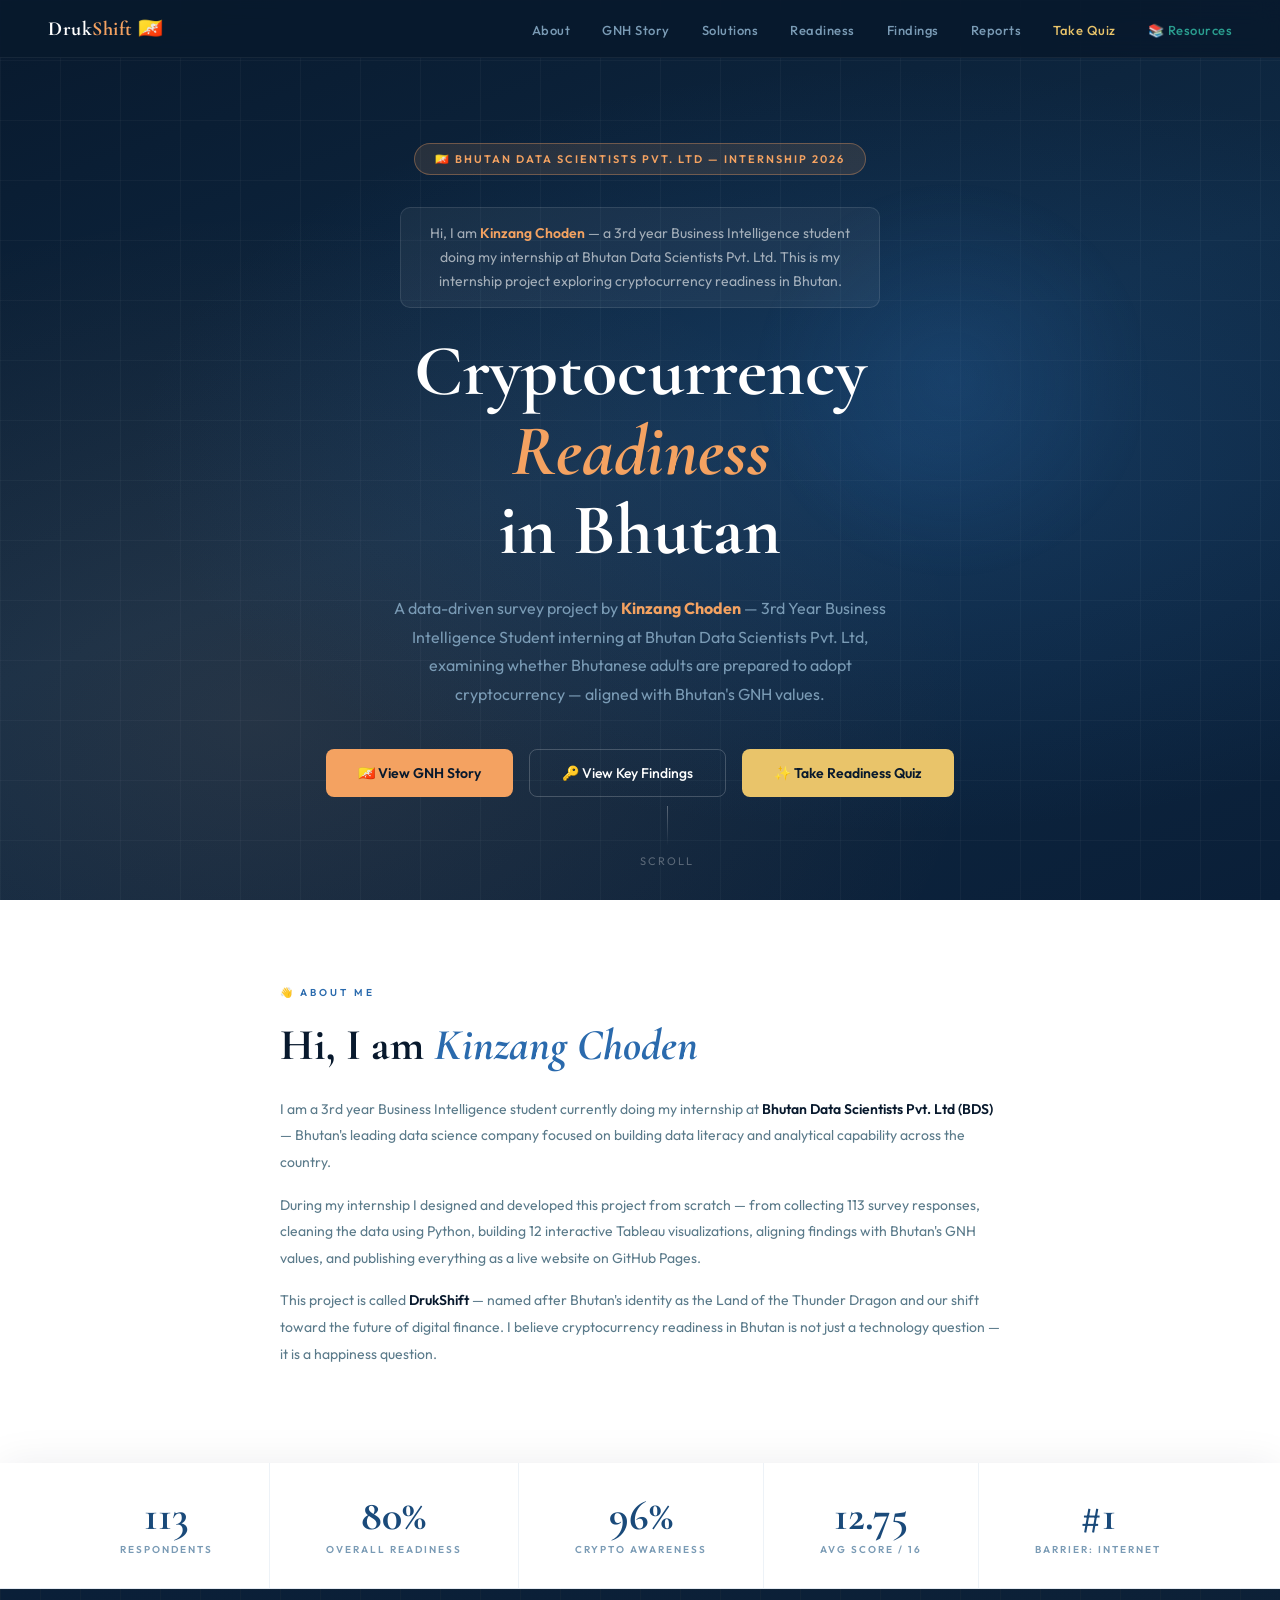
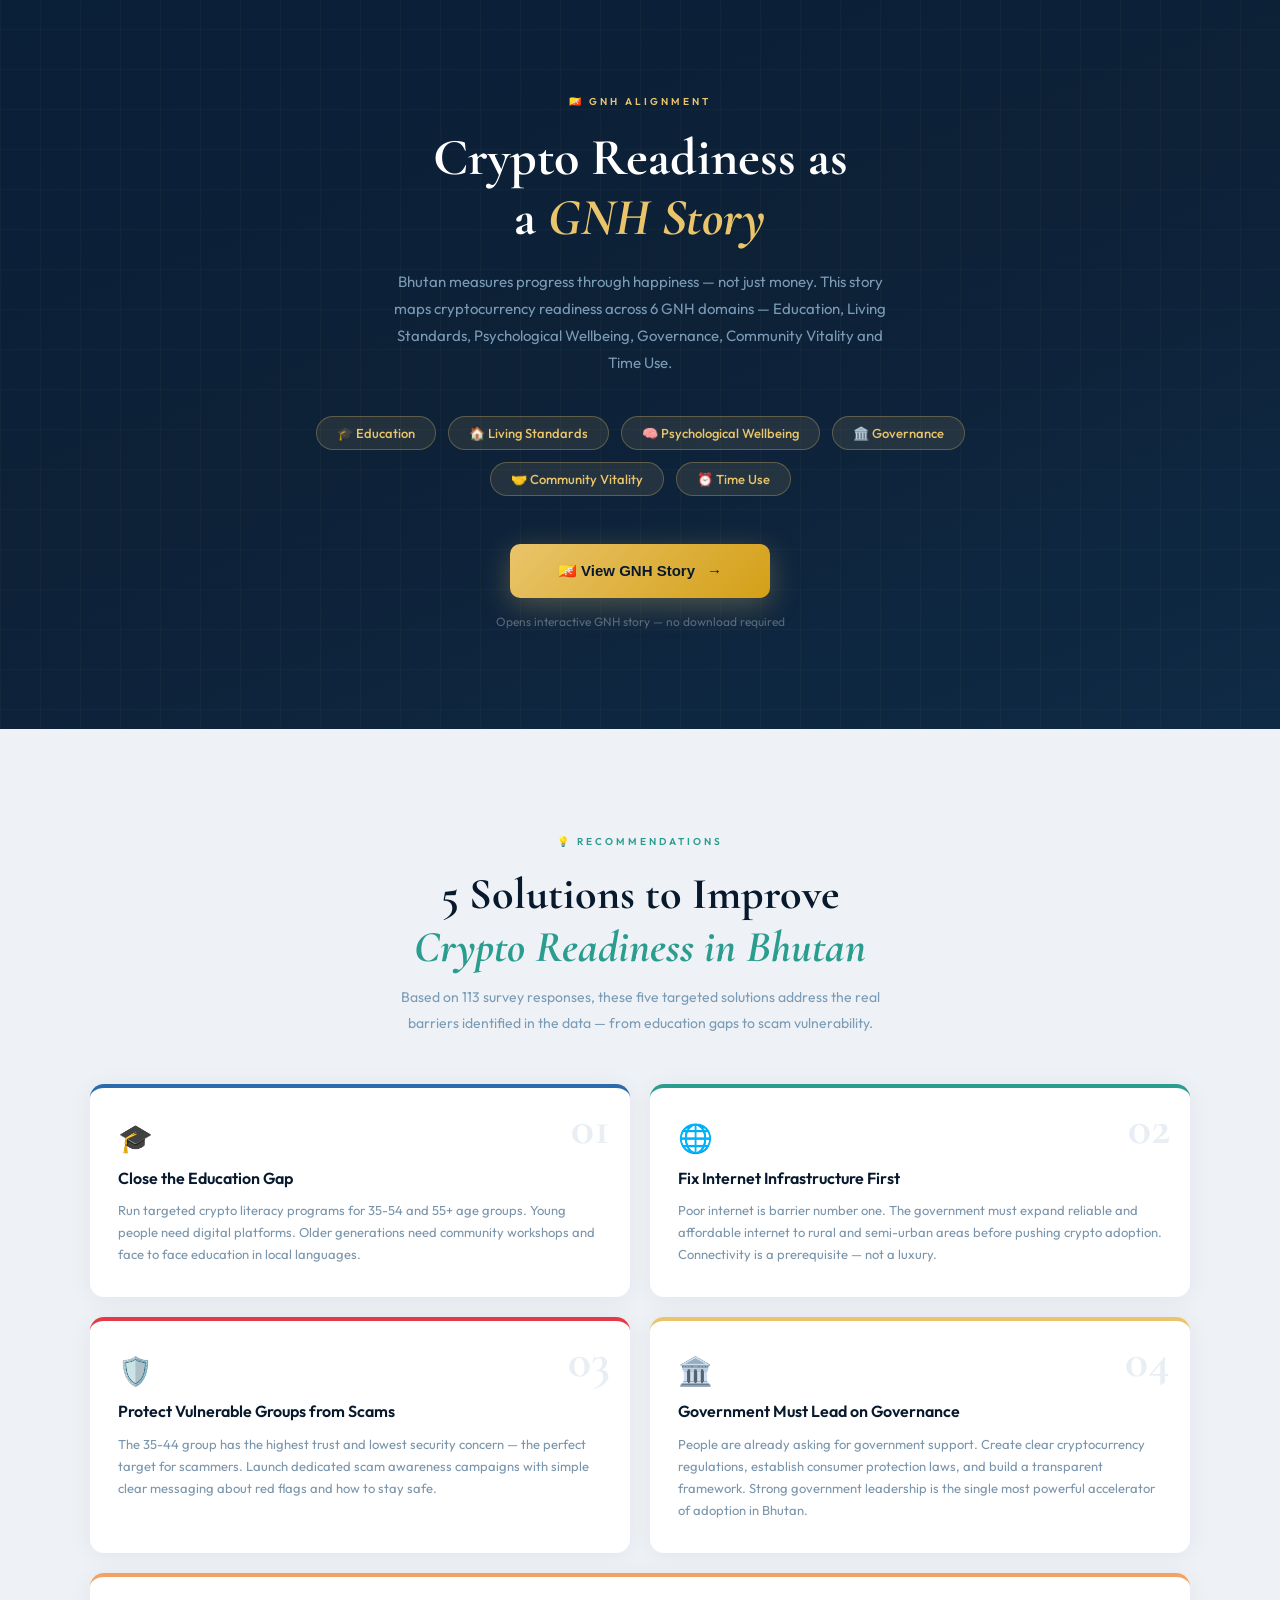
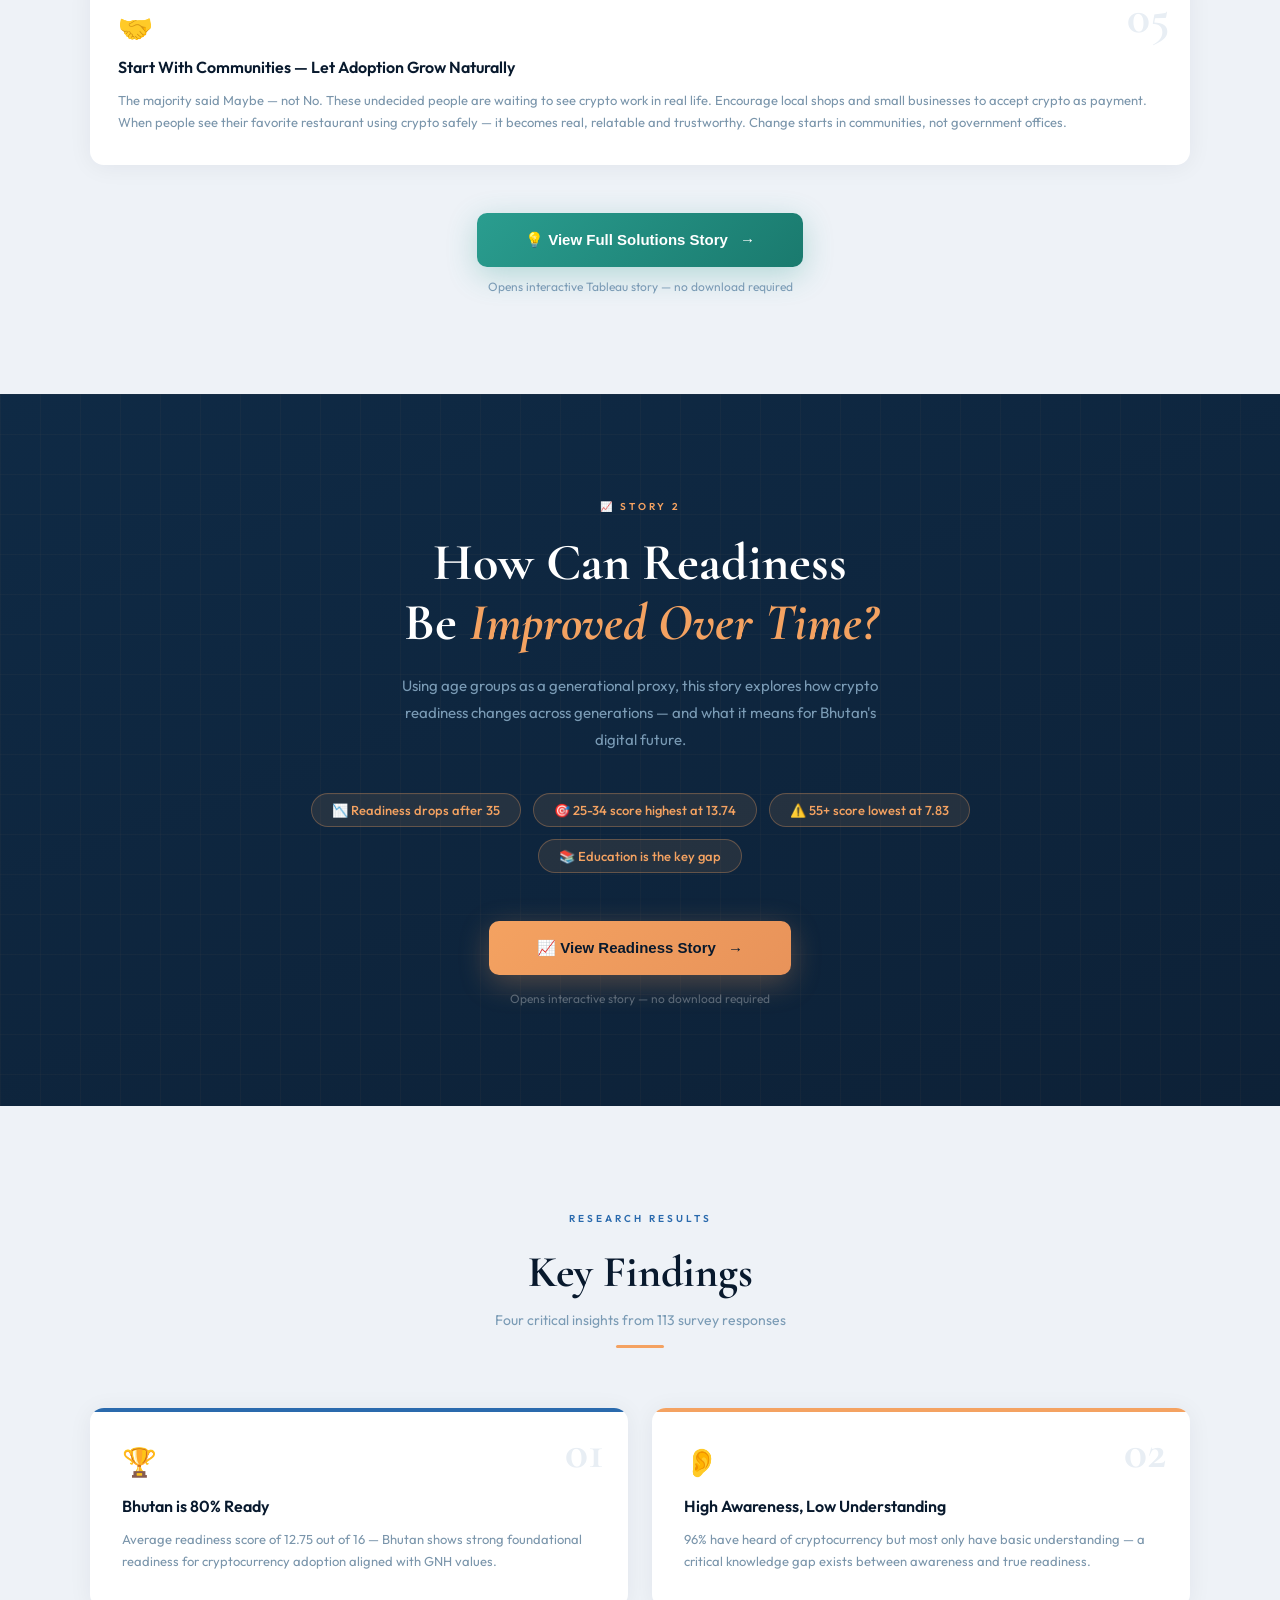
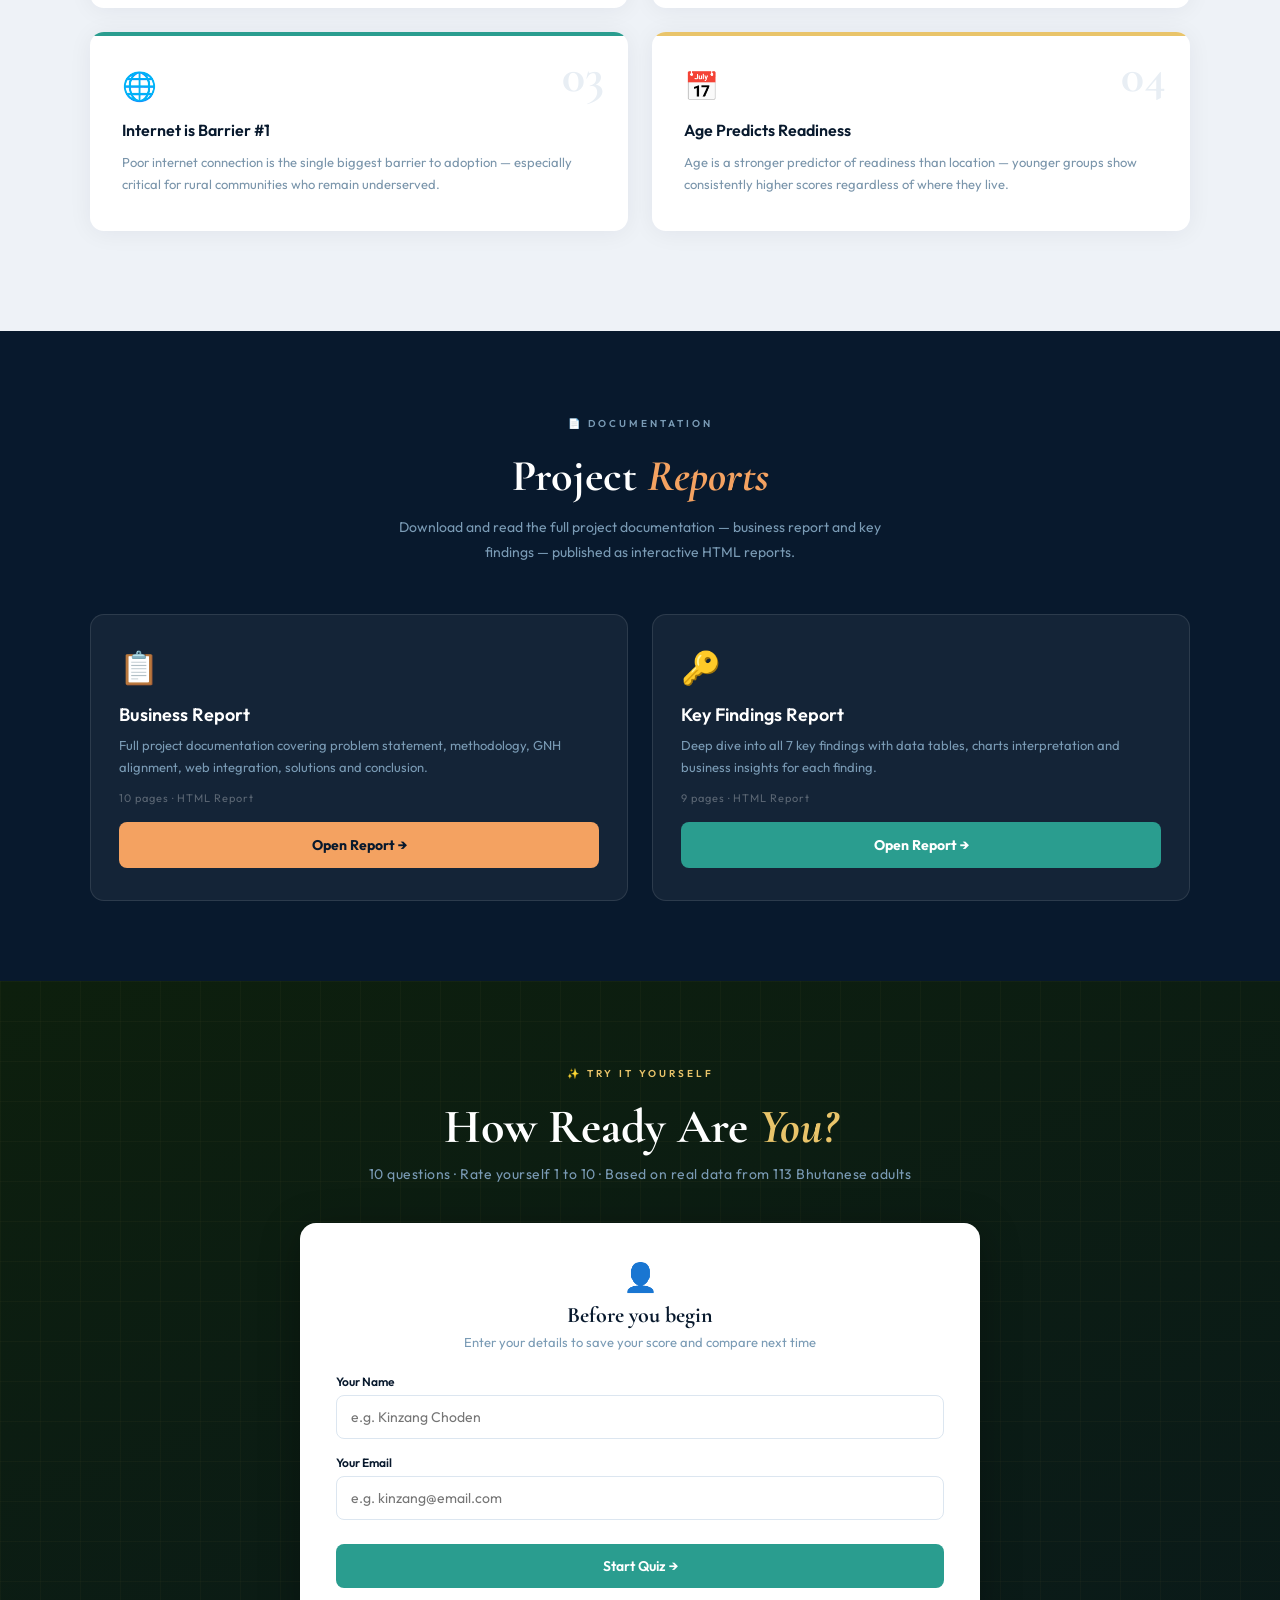
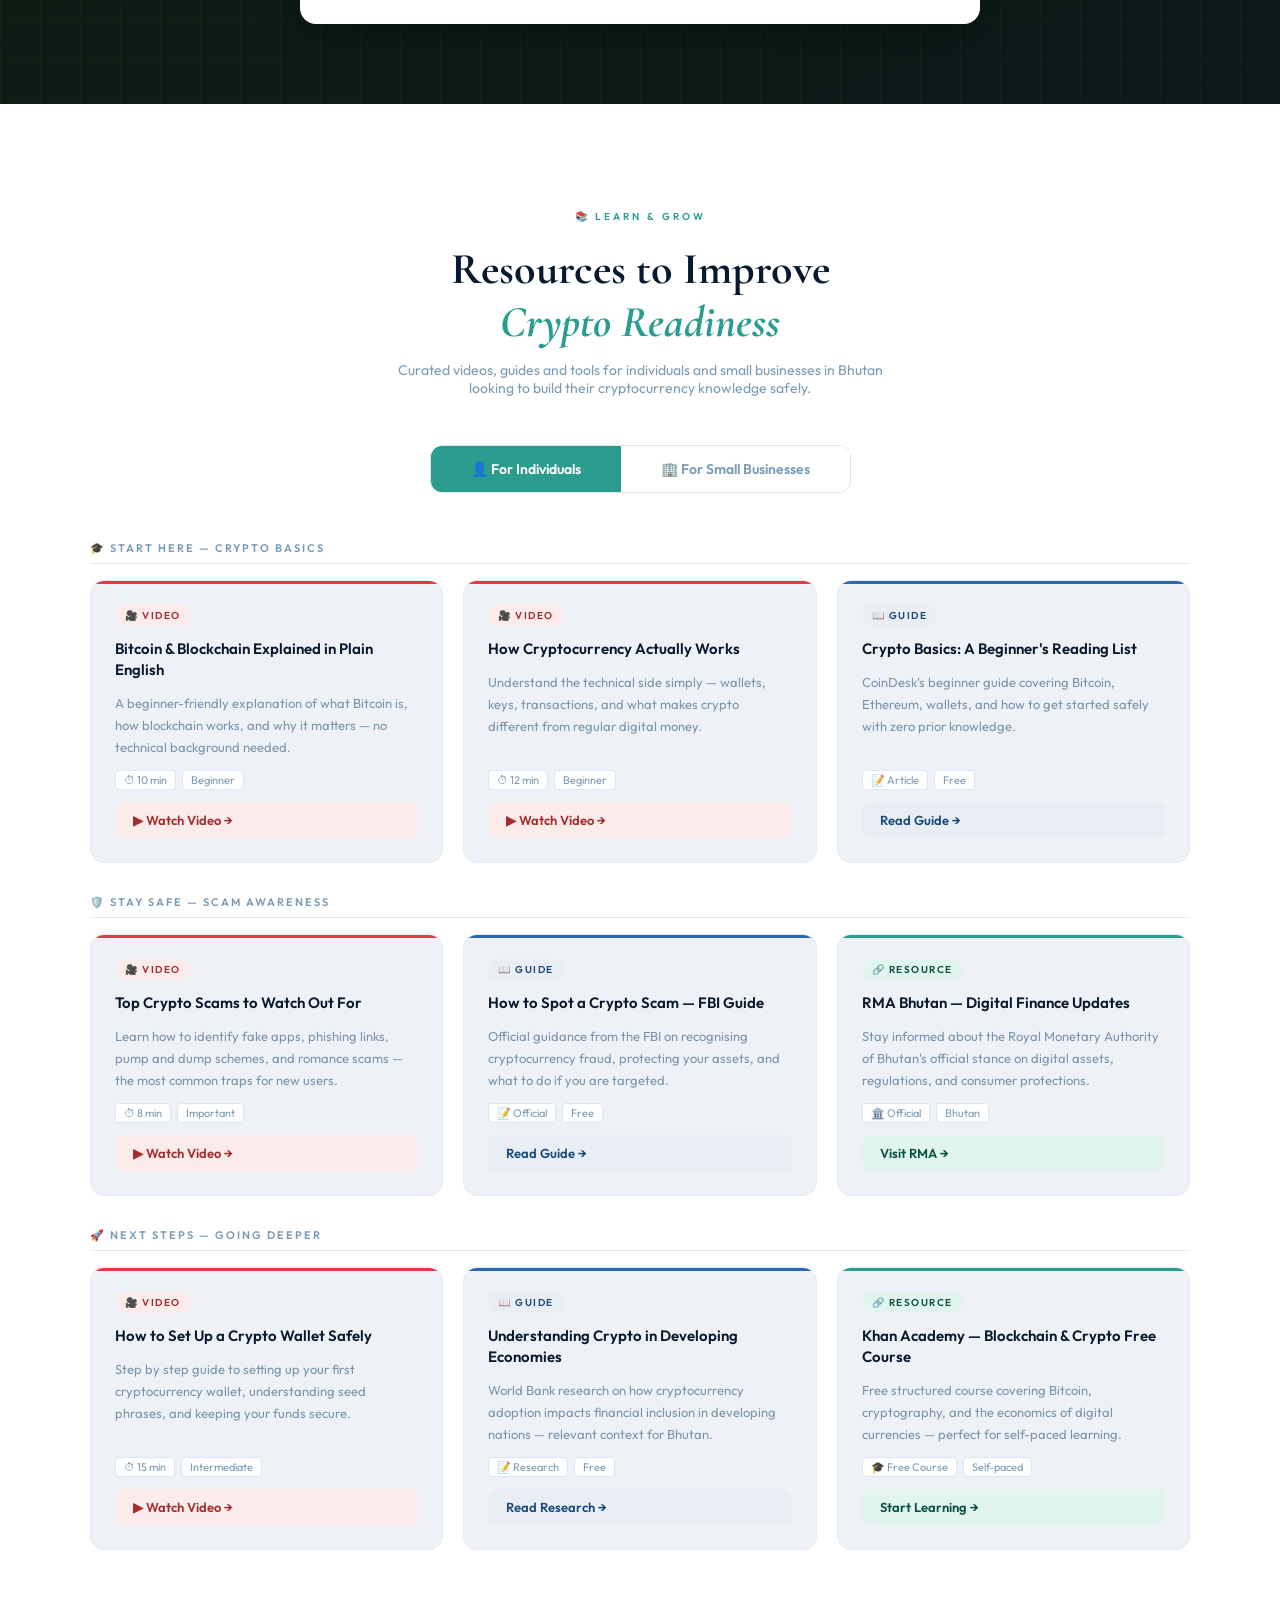
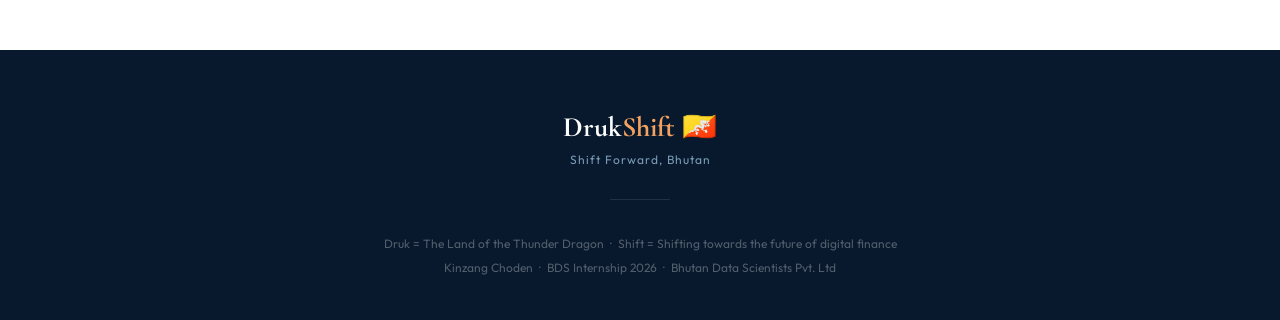
==== commit 35a41cc7: "adding resources in the webpage" ====
--- a/index.html
+++ b/index.html
@@ -309,6 +309,52 @@
 .qs-road-content span{font-size:11px;color:var(--muted);line-height:1.5;}
 .qs-road-bar-wrap{margin-top:5px;height:3px;background:#dce6f0;border-radius:2px;overflow:hidden;}
 .qs-road-bar{height:100%;border-radius:2px;background:var(--teal);}
+
+/* ✅ RESOURCES SECTION */
+.resources-section{padding:100px 48px;background:var(--white);}
+.resources-inner{max-width:1100px;margin:0 auto;}
+.resources-header{text-align:center;margin-bottom:48px;}
+.resources-header h2{font-family:'Cormorant Garamond',serif;font-size:clamp(28px,4vw,44px);font-weight:700;color:var(--navy);margin-bottom:12px;line-height:1.2;}
+.resources-header h2 em{font-style:italic;color:var(--teal);}
+.resources-header p{font-size:14px;color:var(--muted);max-width:520px;margin:0 auto;}
+.res-tabs{display:flex;gap:0;justify-content:center;margin-bottom:48px;border-radius:12px;overflow:hidden;border:1px solid #dce6f0;width:fit-content;margin-left:auto;margin-right:auto;}
+.res-tab{padding:14px 40px;font-size:14px;font-weight:600;font-family:'Outfit',sans-serif;cursor:pointer;border:none;background:var(--white);color:var(--muted);transition:all 0.2s;display:flex;align-items:center;gap:8px;}
+.res-tab.active{background:var(--teal);color:var(--white);}
+.res-tab:hover:not(.active){background:var(--light);color:var(--navy);}
+.res-content{display:none;}
+.res-content.active{display:block;}
+.res-grid{display:grid;grid-template-columns:repeat(3,1fr);gap:20px;}
+.res-card{background:var(--light);border-radius:14px;padding:24px;display:flex;flex-direction:column;gap:12px;transition:transform 0.25s,box-shadow 0.25s;position:relative;overflow:hidden;border:1px solid #e4eaf2;}
+.res-card:hover{transform:translateY(-4px);box-shadow:0 12px 40px rgba(8,25,45,0.1);}
+.res-card::before{content:'';position:absolute;top:0;left:0;width:100%;height:3px;}
+.res-card.video::before{background:var(--red);}
+.res-card.pdf::before{background:var(--accent);}
+.res-card.link::before{background:var(--teal);}
+.res-card.guide::before{background:var(--mid);}
+.res-type{display:inline-flex;align-items:center;gap:5px;font-size:10px;font-weight:600;letter-spacing:1.5px;text-transform:uppercase;padding:4px 10px;border-radius:50px;width:fit-content;}
+.res-type.video{background:#fcebeb;color:#a32d2d;}
+.res-type.pdf{background:#faeeda;color:#633806;}
+.res-type.link{background:#e1f5ee;color:#085041;}
+.res-type.guide{background:#e8eef4;color:var(--blue);}
+.res-card-title{font-size:15px;font-weight:600;color:var(--navy);line-height:1.4;}
+.res-card-desc{font-size:13px;color:#7a95ab;line-height:1.7;flex:1;}
+.res-card-meta{font-size:11px;color:var(--muted);display:flex;align-items:center;gap:6px;}
+.res-card-meta span{background:var(--white);padding:2px 8px;border-radius:4px;border:1px solid #dce6f0;}
+.res-card-btn{display:inline-flex;align-items:center;gap:8px;padding:10px 18px;border-radius:8px;font-size:13px;font-weight:600;font-family:'Outfit',sans-serif;text-decoration:none;transition:all 0.2s;border:none;cursor:pointer;margin-top:auto;}
+.res-card-btn.video{background:#fcebeb;color:#a32d2d;}
+.res-card-btn.video:hover{background:#e63946;color:var(--white);}
+.res-card-btn.pdf{background:#faeeda;color:#633806;}
+.res-card-btn.pdf:hover{background:var(--accent);color:var(--navy);}
+.res-card-btn.link{background:#e1f5ee;color:#085041;}
+.res-card-btn.link:hover{background:var(--teal);color:var(--white);}
+.res-card-btn.guide{background:#e8eef4;color:var(--blue);}
+.res-card-btn.guide:hover{background:var(--mid);color:var(--white);}
+.res-category-label{font-size:11px;font-weight:600;letter-spacing:2px;text-transform:uppercase;color:var(--muted);margin:32px 0 16px;padding-bottom:8px;border-bottom:1px solid #e4eaf2;}
+@media(max-width:768px){
+    .resources-section{padding:60px 20px;}
+    .res-grid{grid-template-columns:1fr;}
+    .res-tab{padding:12px 24px;font-size:13px;}
+}
     </style>
 </head>
 <body>
@@ -324,6 +370,7 @@
             <li><a href="#findings">Findings</a></li>
             <li><a href="#reports">Reports</a></li>
             <li><a href="#quiz" style="color:var(--gold)">Take Quiz</a></li>
+            <li><a href="#resources" style="color:var(--teal)">📚 Resources</a></li>
         </ul>
     </nav>
 
@@ -463,7 +510,7 @@
                 <p>10 questions · Rate yourself 1 to 10 · Based on real data from 113 Bhutanese adults</p>
             </div>
 
-            <!-- ✅ NEW: USER INFO CARD -->
+            <!-- USER INFO CARD -->
             <div class="quiz-card" id="userInfoWrap">
                 <div style="text-align:center;margin-bottom:24px;">
                     <div style="font-size:28px;margin-bottom:8px;">👤</div>
@@ -486,7 +533,7 @@
                 </button>
             </div>
 
-            <!-- QUIZ QUESTIONS (hidden until name/email entered) -->
+            <!-- QUIZ QUESTIONS -->
             <div class="quiz-card" id="quizWrap" style="display:none">
                 <div class="q-progress-wrap">
                     <div class="q-progress-label">
@@ -509,9 +556,7 @@
 
             <!-- QUIZ RESULTS -->
             <div class="quiz-card" id="qResultWrap" style="display:none">
-                <!-- ✅ NEW: History comparison box -->
                 <div id="qHistoryBox"></div>
-
                 <div class="q-score-circle" id="qScoreCircle">
                     <div class="q-score-num" id="qScoreNum">0</div>
                     <div class="q-score-denom">out of 100</div>
@@ -524,14 +569,10 @@
                     <div class="q-compare-card"><div class="q-compare-val" id="qVsAvg"></div><div class="q-compare-lbl">vs average</div></div>
                 </div>
                 <div class="q-domain-bars" id="qDomainBars"></div>
-
-                <!-- SOLUTIONS SECTION -->
                 <div class="qs-divider"></div>
                 <div class="qs-heading">Your personalised improvement plan</div>
                 <div class="qs-sub" id="qsSub"></div>
-
                 <div class="qs-summary" id="qsSummary"></div>
-
                 <div class="qs-filter-row" id="qsFilterRow">
                     <button class="qs-filter active" onclick="qsFilter('all',this)">All</button>
                     <button class="qs-filter" onclick="qsFilter('education',this)">Education</button>
@@ -540,15 +581,194 @@
                     <button class="qs-filter" onclick="qsFilter('governance',this)">Governance</button>
                     <button class="qs-filter" onclick="qsFilter('community',this)">Community</button>
                 </div>
-
                 <div id="qsSolutions"></div>
-
                 <div class="qs-roadmap-wrap">
                     <div class="qs-roadmap-title">Your readiness roadmap</div>
                     <div id="qsRoadmap"></div>
                 </div>
 
+                <!-- ✅ NEW: Resources CTA after quiz results -->
+                <div style="background:linear-gradient(135deg,#e1f5ee,#d4f0e8);border-radius:12px;padding:20px;margin-top:20px;text-align:center;">
+                    <div style="font-size:20px;margin-bottom:8px;">📚</div>
+                    <div style="font-family:'Cormorant Garamond',serif;font-size:18px;font-weight:700;color:var(--navy);margin-bottom:6px;">Ready to improve your score?</div>
+                    <div style="font-size:13px;color:#4a6070;margin-bottom:16px;">Check out our curated resources — videos, guides and tools for individuals and businesses.</div>
+                    <a href="#resources" style="display:inline-flex;align-items:center;gap:8px;background:var(--teal);color:var(--white);padding:12px 28px;border-radius:8px;font-size:14px;font-weight:600;text-decoration:none;transition:all 0.2s;">📚 View Resources →</a>
+                </div>
+
                 <button class="q-btn-restart" onclick="qRestart()">Take the quiz again</button>
+            </div>
+        </div>
+    </section>
+
+    <!-- ✅ RESOURCES SECTION — comes right after quiz -->
+    <section class="resources-section" id="resources">
+        <div class="resources-inner">
+            <div class="resources-header">
+                <span class="section-tag" style="color:var(--teal)">📚 Learn & Grow</span>
+                <h2>Resources to Improve<br><em>Crypto Readiness</em></h2>
+                <p>Curated videos, guides and tools for individuals and small businesses in Bhutan looking to build their cryptocurrency knowledge safely.</p>
+            </div>
+
+            <!-- TABS -->
+            <div class="res-tabs">
+                <button class="res-tab active" onclick="resTab('individuals', this)">👤 For Individuals</button>
+                <button class="res-tab" onclick="resTab('businesses', this)">🏢 For Small Businesses</button>
+            </div>
+
+            <!-- INDIVIDUALS TAB -->
+            <div class="res-content active" id="res-individuals">
+                <div class="res-category-label">🎓 Start Here — Crypto Basics</div>
+                <div class="res-grid">
+                    <div class="res-card video">
+                        <div class="res-type video">🎥 Video</div>
+                        <div class="res-card-title">Bitcoin & Blockchain Explained in Plain English</div>
+                        <div class="res-card-desc">A beginner-friendly explanation of what Bitcoin is, how blockchain works, and why it matters — no technical background needed.</div>
+                        <div class="res-card-meta"><span>⏱ 10 min</span><span>Beginner</span></div>
+                        <a href="https://www.youtube.com/watch?v=SSo_EIwHSd4" target="_blank" class="res-card-btn video">▶ Watch Video →</a>
+                    </div>
+                    <div class="res-card video">
+                        <div class="res-type video">🎥 Video</div>
+                        <div class="res-card-title">How Cryptocurrency Actually Works</div>
+                        <div class="res-card-desc">Understand the technical side simply — wallets, keys, transactions, and what makes crypto different from regular digital money.</div>
+                        <div class="res-card-meta"><span>⏱ 12 min</span><span>Beginner</span></div>
+                        <a href="https://www.youtube.com/watch?v=rYQgy8QDEBI" target="_blank" class="res-card-btn video">▶ Watch Video →</a>
+                    </div>
+                    <div class="res-card guide">
+                        <div class="res-type guide">📖 Guide</div>
+                        <div class="res-card-title">Crypto Basics: A Beginner's Reading List</div>
+                        <div class="res-card-desc">CoinDesk's beginner guide covering Bitcoin, Ethereum, wallets, and how to get started safely with zero prior knowledge.</div>
+                        <div class="res-card-meta"><span>📝 Article</span><span>Free</span></div>
+                        <a href="https://www.coindesk.com/learn/bitcoin-101/" target="_blank" class="res-card-btn guide">Read Guide →</a>
+                    </div>
+                </div>
+
+                <div class="res-category-label">🛡️ Stay Safe — Scam Awareness</div>
+                <div class="res-grid">
+                    <div class="res-card video">
+                        <div class="res-type video">🎥 Video</div>
+                        <div class="res-card-title">Top Crypto Scams to Watch Out For</div>
+                        <div class="res-card-desc">Learn how to identify fake apps, phishing links, pump and dump schemes, and romance scams — the most common traps for new users.</div>
+                        <div class="res-card-meta"><span>⏱ 8 min</span><span>Important</span></div>
+                        <a href="https://www.youtube.com/watch?v=0I4UAQOQ-TM" target="_blank" class="res-card-btn video">▶ Watch Video →</a>
+                    </div>
+                    <div class="res-card guide">
+                        <div class="res-type guide">📖 Guide</div>
+                        <div class="res-card-title">How to Spot a Crypto Scam — FBI Guide</div>
+                        <div class="res-card-desc">Official guidance from the FBI on recognising cryptocurrency fraud, protecting your assets, and what to do if you are targeted.</div>
+                        <div class="res-card-meta"><span>📝 Official</span><span>Free</span></div>
+                        <a href="https://www.fbi.gov/scams-and-safety/common-scams-and-crimes/cryptocurrency-fraud" target="_blank" class="res-card-btn guide">Read Guide →</a>
+                    </div>
+                    <div class="res-card link">
+                        <div class="res-type link">🔗 Resource</div>
+                        <div class="res-card-title">RMA Bhutan — Digital Finance Updates</div>
+                        <div class="res-card-desc">Stay informed about the Royal Monetary Authority of Bhutan's official stance on digital assets, regulations, and consumer protections.</div>
+                        <div class="res-card-meta"><span>🏛️ Official</span><span>Bhutan</span></div>
+                        <a href="https://www.rma.org.bt" target="_blank" class="res-card-btn link">Visit RMA →</a>
+                    </div>
+                </div>
+
+                <div class="res-category-label">🚀 Next Steps — Going Deeper</div>
+                <div class="res-grid">
+                    <div class="res-card video">
+                        <div class="res-type video">🎥 Video</div>
+                        <div class="res-card-title">How to Set Up a Crypto Wallet Safely</div>
+                        <div class="res-card-desc">Step by step guide to setting up your first cryptocurrency wallet, understanding seed phrases, and keeping your funds secure.</div>
+                        <div class="res-card-meta"><span>⏱ 15 min</span><span>Intermediate</span></div>
+                        <a href="https://www.youtube.com/watch?v=d8IBpfs9bf4" target="_blank" class="res-card-btn video">▶ Watch Video →</a>
+                    </div>
+                    <div class="res-card guide">
+                        <div class="res-type guide">📖 Guide</div>
+                        <div class="res-card-title">Understanding Crypto in Developing Economies</div>
+                        <div class="res-card-desc">World Bank research on how cryptocurrency adoption impacts financial inclusion in developing nations — relevant context for Bhutan.</div>
+                        <div class="res-card-meta"><span>📝 Research</span><span>Free</span></div>
+                        <a href="https://www.worldbank.org/en/topic/financialsector/brief/fintech" target="_blank" class="res-card-btn guide">Read Research →</a>
+                    </div>
+                    <div class="res-card link">
+                        <div class="res-type link">🔗 Resource</div>
+                        <div class="res-card-title">Khan Academy — Blockchain & Crypto Free Course</div>
+                        <div class="res-card-desc">Free structured course covering Bitcoin, cryptography, and the economics of digital currencies — perfect for self-paced learning.</div>
+                        <div class="res-card-meta"><span>🎓 Free Course</span><span>Self-paced</span></div>
+                        <a href="https://www.khanacademy.org/economics-finance-domain/core-finance/money-and-banking/bitcoin/v/bitcoin-what-is-it" target="_blank" class="res-card-btn link">Start Learning →</a>
+                    </div>
+                </div>
+            </div>
+
+            <!-- BUSINESSES TAB -->
+            <div class="res-content" id="res-businesses">
+                <div class="res-category-label">💡 Getting Started — Crypto for Business</div>
+                <div class="res-grid">
+                    <div class="res-card video">
+                        <div class="res-type video">🎥 Video</div>
+                        <div class="res-card-title">How Small Businesses Can Accept Crypto Payments</div>
+                        <div class="res-card-desc">A practical walkthrough of how small businesses can start accepting Bitcoin and other cryptocurrencies — tools, setup, and what to expect.</div>
+                        <div class="res-card-meta"><span>⏱ 12 min</span><span>Practical</span></div>
+                        <a href="https://www.youtube.com/watch?v=IHpGAe58vas" target="_blank" class="res-card-btn video">▶ Watch Video →</a>
+                    </div>
+                    <div class="res-card guide">
+                        <div class="res-type guide">📖 Guide</div>
+                        <div class="res-card-title">Accepting Crypto in Your Business — Complete Guide</div>
+                        <div class="res-card-desc">Step by step guide for small businesses covering payment processors, accounting for crypto, tax considerations, and customer trust.</div>
+                        <div class="res-card-meta"><span>📝 Guide</span><span>Free</span></div>
+                        <a href="https://www.coinbase.com/learn/crypto-basics/what-is-cryptocurrency" target="_blank" class="res-card-btn guide">Read Guide →</a>
+                    </div>
+                    <div class="res-card link">
+                        <div class="res-type link">🔗 Tool</div>
+                        <div class="res-card-title">BTCPay Server — Free Crypto Payment Tool</div>
+                        <div class="res-card-desc">Open source, self-hosted payment processor that lets any business accept Bitcoin directly — no third party, no fees, full control.</div>
+                        <div class="res-card-meta"><span>🛠️ Free Tool</span><span>Open Source</span></div>
+                        <a href="https://btcpayserver.org" target="_blank" class="res-card-btn link">Explore Tool →</a>
+                    </div>
+                </div>
+
+                <div class="res-category-label">⚖️ Legal & Regulatory Guidance</div>
+                <div class="res-grid">
+                    <div class="res-card link">
+                        <div class="res-type link">🔗 Official</div>
+                        <div class="res-card-title">RMA Bhutan — Financial Regulations</div>
+                        <div class="res-card-desc">The Royal Monetary Authority of Bhutan is the central bank responsible for financial regulations. Check here for the latest official digital finance policies.</div>
+                        <div class="res-card-meta"><span>🏛️ Official</span><span>Bhutan</span></div>
+                        <a href="https://www.rma.org.bt" target="_blank" class="res-card-btn link">Visit RMA →</a>
+                    </div>
+                    <div class="res-card guide">
+                        <div class="res-type guide">📖 Guide</div>
+                        <div class="res-card-title">Crypto Regulation in Small Economies — IMF Report</div>
+                        <div class="res-card-desc">International Monetary Fund analysis of how small economies should approach cryptocurrency regulation — directly relevant to Bhutan's context.</div>
+                        <div class="res-card-meta"><span>📝 IMF Report</span><span>Free</span></div>
+                        <a href="https://www.imf.org/en/Topics/fintech" target="_blank" class="res-card-btn guide">Read Report →</a>
+                    </div>
+                    <div class="res-card video">
+                        <div class="res-type video">🎥 Video</div>
+                        <div class="res-card-title">Crypto Taxes for Small Businesses Explained</div>
+                        <div class="res-card-desc">Understanding how cryptocurrency transactions are treated for accounting and tax purposes — essential knowledge before accepting crypto payments.</div>
+                        <div class="res-card-meta"><span>⏱ 10 min</span><span>Important</span></div>
+                        <a href="https://www.youtube.com/watch?v=7n0HMZdG7oo" target="_blank" class="res-card-btn video">▶ Watch Video →</a>
+                    </div>
+                </div>
+
+                <div class="res-category-label">🌏 Case Studies — Real World Examples</div>
+                <div class="res-grid">
+                    <div class="res-card guide">
+                        <div class="res-type guide">📖 Case Study</div>
+                        <div class="res-card-title">El Salvador: Lessons from a Country Adopting Bitcoin</div>
+                        <div class="res-card-desc">El Salvador became the first country to adopt Bitcoin as legal tender. This case study explores what worked, what didn't, and what Bhutan can learn.</div>
+                        <div class="res-card-meta"><span>📝 Case Study</span><span>Free</span></div>
+                        <a href="https://www.investopedia.com/el-salvador-bitcoin-legal-tender-5200875" target="_blank" class="res-card-btn guide">Read Case Study →</a>
+                    </div>
+                    <div class="res-card video">
+                        <div class="res-type video">🎥 Video</div>
+                        <div class="res-card-title">Bhutan's Crypto Mining — What It Means for Business</div>
+                        <div class="res-card-desc">Bhutan has been quietly mining Bitcoin using hydropower. This video explores what the government's involvement means for future business opportunities.</div>
+                        <div class="res-card-meta"><span>⏱ 8 min</span><span>Bhutan</span></div>
+                        <a href="https://www.youtube.com/watch?v=QBOJTMKaNGQ" target="_blank" class="res-card-btn video">▶ Watch Video →</a>
+                    </div>
+                    <div class="res-card link">
+                        <div class="res-type link">🔗 Resource</div>
+                        <div class="res-card-title">World Bank — Digital Finance for Small Business</div>
+                        <div class="res-card-desc">World Bank resources on how digital finance and fintech can help small and medium businesses in developing economies grow and thrive.</div>
+                        <div class="res-card-meta"><span>🌏 World Bank</span><span>Free</span></div>
+                        <a href="https://www.worldbank.org/en/topic/smefinance" target="_blank" class="res-card-btn link">Explore Resources →</a>
+                    </div>
+                </div>
             </div>
         </div>
     </section>
@@ -582,18 +802,21 @@
     </div>
 
     <script>
-    // ══════════════════════════════════════════════════
-    // ✅ NEW: USER & BACKEND FUNCTIONS
-    // ══════════════════════════════════════════════════
+    // ── RESOURCES TAB FUNCTION ──
+    function resTab(tab, btn) {
+        document.querySelectorAll('.res-content').forEach(function(el) { el.classList.remove('active'); });
+        document.querySelectorAll('.res-tab').forEach(function(el) { el.classList.remove('active'); });
+        document.getElementById('res-' + tab).classList.add('active');
+        btn.classList.add('active');
+    }
+
+    // ── USER & BACKEND ──
     var currentUser = { name: '', email: '' };
 
     function startQuiz() {
         var name  = document.getElementById('userName').value.trim();
         var email = document.getElementById('userEmail').value.trim();
-        if (!name || !email) {
-            alert('Please enter your name and email to continue.');
-            return;
-        }
+        if (!name || !email) { alert('Please enter your name and email to continue.'); return; }
         currentUser.name  = name;
         currentUser.email = email;
         document.getElementById('userInfoWrap').style.display = 'none';
@@ -603,25 +826,18 @@
 
     async function saveQuizResult(score, answers) {
         try {
-           await fetch('https://drukshift-backend.onrender.com/api/quiz', {
-                method:  'POST',
-                headers: { 'Content-Type': 'application/json' },
-                body:    JSON.stringify({
-                    name:    currentUser.name,
-                    email:   currentUser.email,
-                    score:   score,
-                    answers: answers
-                })
+            await fetch('https://drukshift-vakend.onrender.com/api/quiz', {
+                method: 'POST', headers: { 'Content-Type': 'application/json' },
+                body: JSON.stringify({ name: currentUser.name, email: currentUser.email, score: score, answers: answers })
             });
             console.log('Quiz result saved ✅');
-        } catch (err) {
-            console.error('Could not save result', err);
-        }
+        } catch (err) { console.error('Could not save result', err); }
     }
 
     async function fetchHistory(score) {
         try {
-            const res  = await fetch('https://drukshift-backend.onrender.com/api/quiz', + currentUser.email);
+            const res  = await fetch('https://drukshift-vakend.onrender.com/api/quiz/' + encodeURIComponent(currentUser.email));
+            if (!res.ok) return;
             const data = await res.json();
             if (data.history && data.history.length > 1) {
                 var prev = data.history[1].score;
@@ -629,38 +845,27 @@
                 document.getElementById('qHistoryBox').innerHTML =
                     '<div style="background:#e1f5ee;border-radius:10px;padding:16px;margin-bottom:16px;text-align:center;">' +
                     '<div style="font-size:12px;color:#085041;font-weight:600;margin-bottom:4px;">📊 Your Progress</div>' +
-                    '<div style="font-size:22px;font-weight:700;color:#085041;">' +
-                    'Last time: ' + prev + '% → Now: ' + score + '% ' +
-                    (diff > 0 ? '📈 +' + diff + '%' : diff < 0 ? '📉 ' + diff + '%' : '➡️ Same') +
-                    '</div></div>';
+                    '<div style="font-size:22px;font-weight:700;color:#085041;">Last time: ' + prev + '% → Now: ' + score + '% ' +
+                    (diff > 0 ? '📈 +' + diff + '%' : diff < 0 ? '📉 ' + diff + '%' : '➡️ Same') + '</div></div>';
             }
-        } catch (err) {
-            console.error('Could not fetch history', err);
-        }
-    }
-
-    // ══════════════════════════════════════════════════
-    // MODAL FUNCTIONS
-    // ══════════════════════════════════════════════════
+        } catch (err) { console.error('Could not fetch history', err); }
+    }
+
+    // ── MODALS ──
     function openViz(overlayId, bodyId, src) {
         var overlay = document.getElementById(overlayId);
         var body = document.getElementById(bodyId);
         if (!body.querySelector('tableau-viz')) {
             var viz = document.createElement('tableau-viz');
-            viz.setAttribute('src', src);
-            viz.setAttribute('width', '100%');
-            viz.setAttribute('height', '900');
-            viz.setAttribute('hide-tabs', 'false');
-            viz.setAttribute('toolbar', 'bottom');
+            viz.setAttribute('src', src); viz.setAttribute('width', '100%');
+            viz.setAttribute('height', '900'); viz.setAttribute('hide-tabs', 'false'); viz.setAttribute('toolbar', 'bottom');
             body.appendChild(viz);
         }
-        overlay.style.display = 'flex';
-        document.body.style.overflow = 'hidden';
+        overlay.style.display = 'flex'; document.body.style.overflow = 'hidden';
         setTimeout(function() { overlay.classList.add('active'); }, 10);
     }
     function closeViz(overlayId) {
-        var overlay = document.getElementById(overlayId);
-        overlay.classList.remove('active');
+        var overlay = document.getElementById(overlayId); overlay.classList.remove('active');
         setTimeout(function() { overlay.style.display = 'none'; document.body.style.overflow = ''; }, 300);
     }
     function openGNHModal()       { openViz('gnhModalOverlay',       'gnhModalBody',       'https://public.tableau.com/views/Tableaucryptoreadiness/Story2'); }
@@ -677,56 +882,47 @@
         if (e.key === 'Escape') { closeGNHModal(); closeReadinessModal(); closeScamModal(); closeSolutionsModal(); closeModal(); }
     });
 
-    // ══════════════════════════════════════════════════
-    // READINESS QUIZ — Likert Scale 1-10
-    // ══════════════════════════════════════════════════
+    // ── QUIZ ──
     var qQuestions = [
-        { text: "How familiar are you with what cryptocurrency?",                         area: "Knowledge" },
-        { text: "How confident are you in your ability to use a crypto wallet?",              area: "Technical Skill" },
-        { text: "How much do you trust cryptocurrency as a reliable form of digital money?",                   area: "Trust" },
-        { text: "How aware are you of the risks associated with cryptocurrency?",                    area: "Security Awareness" },
-        { text: "How ready do you feel personally to start transacting with cryptocurrency?",     area: "Personal Readiness" },
-        { text: "How reliable is your internet connection for daily digital activities?",           area: "Infrastructure" },
-        { text: "How comfortable are you with digital financial tools such as mobile banking?",  area: "Digital Comfort" },
-        { text: "Have you heard about the cryptocurrency regulations? ",                   area: "Regulatory Awareness" },
+        { text: "How familiar are you with what cryptocurrency?", area: "Knowledge" },
+        { text: "How confident are you in your ability to use a crypto wallet?", area: "Technical Skill" },
+        { text: "How much do you trust cryptocurrency as a reliable form of digital money?", area: "Trust" },
+        { text: "How aware are you of the risks associated with cryptocurrency?", area: "Security Awareness" },
+        { text: "How ready do you feel personally to start transacting with cryptocurrency?", area: "Personal Readiness" },
+        { text: "How reliable is your internet connection for daily digital activities?", area: "Infrastructure" },
+        { text: "How comfortable are you with digital financial tools such as mobile banking?", area: "Digital Comfort" },
+        { text: "Have you heard about the cryptocurrency regulations?", area: "Regulatory Awareness" },
         { text: "How willing are you to adopt cryptocurrency if it becomes safe and widely accepted in Bhutan?", area: "Adoption Willingness" },
-        { text: "How much do you think cryptocurrency could positively contribute to Bhutan’s development?",          area: "GNH Alignment" }
+        { text: "How much do you think cryptocurrency could positively contribute to Bhutan's development?", area: "GNH Alignment" }
     ];
-
     var qColors = {
         'Knowledge':'#2a6aad','Technical Skill':'#2a9d8f','Trust':'#e9c46a',
         'Security Awareness':'#e63946','Personal Readiness':'#9b5de5',
         'Infrastructure':'#f4a261','Digital Comfort':'#2a9d8f',
         'Regulatory Awareness':'#d4537e','Adoption Willingness':'#2a9d8f','GNH Alignment':'#e9c46a'
     };
-
     var qCurrent = 0;
     var qAnswers = [];
     for (var i = 0; i < qQuestions.length; i++) { qAnswers.push(null); }
 
     function qRender() {
-        var q   = qQuestions[qCurrent];
+        var q = qQuestions[qCurrent];
         var pct = Math.round((qCurrent / qQuestions.length) * 100);
-
         document.getElementById('qProgressText').textContent = 'Question ' + (qCurrent + 1) + ' of ' + qQuestions.length;
         document.getElementById('qProgressPct').textContent  = pct + '%';
         document.getElementById('qProgressFill').style.width = pct + '%';
-        document.getElementById('qDomain').textContent       = q.area;
-        document.getElementById('qText').textContent         = q.text;
-
-        var row = document.getElementById('qLikertRow');
-        row.innerHTML = '';
+        document.getElementById('qDomain').textContent = q.area;
+        document.getElementById('qText').textContent   = q.text;
+        var row = document.getElementById('qLikertRow'); row.innerHTML = '';
         for (var n = 1; n <= 10; n++) {
             (function(val) {
                 var btn = document.createElement('button');
-                btn.className   = 'q-likert-btn' + (qAnswers[qCurrent] === val ? ' selected' : '');
-                btn.textContent = val;
-                btn.type        = 'button';
-                btn.onclick     = function() { qSelect(val); };
+                btn.className = 'q-likert-btn' + (qAnswers[qCurrent] === val ? ' selected' : '');
+                btn.textContent = val; btn.type = 'button';
+                btn.onclick = function() { qSelect(val); };
                 row.appendChild(btn);
             })(n);
         }
-
         document.getElementById('qPrevBtn').style.visibility = qCurrent > 0 ? 'visible' : 'hidden';
         document.getElementById('qNextBtn').disabled = (qAnswers[qCurrent] === null);
         document.getElementById('qNextBtn').textContent = qCurrent === qQuestions.length - 1 ? 'See my results →' : 'Next →';
@@ -742,17 +938,9 @@
     }
 
     function qNext() {
-        if (qCurrent < qQuestions.length - 1) {
-            qCurrent++;
-            qRender();
-        } else {
-            qShowResults();
-        }
-    }
-
-    function qPrev() {
-        if (qCurrent > 0) { qCurrent--; qRender(); }
-    }
+        if (qCurrent < qQuestions.length - 1) { qCurrent++; qRender(); } else { qShowResults(); }
+    }
+    function qPrev() { if (qCurrent > 0) { qCurrent--; qRender(); } }
 
     function qShowResults() {
         var total = 0;
@@ -760,9 +948,8 @@
         var score = Math.round((total / 100) * 100);
         var diff  = score - 80;
 
-        // ✅ NEW: Save to backend and fetch history
         saveQuizResult(score, qAnswers);
-        fetchHistory(score);
+        setTimeout(function() { fetchHistory(score); }, 2000);
 
         document.getElementById('quizWrap').style.display    = 'none';
         document.getElementById('qResultWrap').style.display = 'block';
@@ -793,13 +980,8 @@
         for (var i = 0; i < qQuestions.length; i++) {
             var dpct  = Math.round((qAnswers[i] / 10) * 100);
             var color = qColors[qQuestions[i].area] || '#888';
-            dContainer.innerHTML +=
-                '<div class="q-domain-row">' +
-                '<div class="q-domain-label"><span>' + qQuestions[i].area + '</span><span>' + qAnswers[i] + '/10</span></div>' +
-                '<div class="q-domain-track"><div class="q-domain-fill" style="width:' + dpct + '%;background:' + color + '"></div></div>' +
-                '</div>';
+            dContainer.innerHTML += '<div class="q-domain-row"><div class="q-domain-label"><span>' + qQuestions[i].area + '</span><span>' + qAnswers[i] + '/10</span></div><div class="q-domain-track"><div class="q-domain-fill" style="width:' + dpct + '%;background:' + color + '"></div></div></div>';
         }
-
         document.getElementById('quiz').scrollIntoView({ behavior: 'smooth' });
         qsRenderAll(score);
     }
@@ -812,89 +994,16 @@
         document.getElementById('userInfoWrap').style.display = 'block';
     }
 
-    // ══════════════════════════════════════════════════
-    // SOLUTIONS ENGINE
-    // ══════════════════════════════════════════════════
+    // ── SOLUTIONS ENGINE ──
     var qsCurrentFilter = 'all';
     var qsCurrentScore  = 65;
-
     var qsSolutions = [
-        {
-            id: 'knowledge', category: 'education',
-            title: 'Build your crypto knowledge from scratch',
-            urgentBelow: 60, mediumBelow: 80,
-            body: 'You cannot safely adopt what you do not understand. Start with the basics — what Bitcoin is, how blockchain works, and what makes crypto different from regular money.',
-            actions: [
-                'Watch 3 beginner videos on Bitcoin and blockchain this week',
-                'Read the Royal Monetary Authority of Bhutan\'s official statements on digital assets',
-                'Follow one trusted crypto education source — avoid anyone promising quick profits'
-            ],
-            gnh: ['Education', 'Living Standards'], impact: '+8 to +15 points'
-        },
-        {
-            id: 'wallet', category: 'education',
-            title: 'Practice with a demo crypto wallet before using real money',
-            urgentBelow: 50, mediumBelow: 70,
-            body: 'Technical confidence comes from practice, not reading. Try a demo wallet where no real money is involved. Get comfortable with the interface before committing any actual funds.',
-            actions: [
-                'Download a reputable demo wallet app and set it up with practice funds',
-                'Try sending and receiving small demo amounts between two accounts',
-                'Learn what a private key and seed phrase are — and never share them'
-            ],
-            gnh: ['Education', 'Psychological Wellbeing'], impact: '+5 to +10 points'
-        },
-        {
-            id: 'scam', category: 'security',
-            title: 'Protect yourself from crypto scams — awareness is your best defence',
-            urgentBelow: 70, mediumBelow: 85,
-            body: 'DrukShift data shows the 35-44 age group has the highest trust but lowest security concern — the most vulnerable combination. High awareness does not mean high safety.',
-            actions: [
-                'Learn the top 5 crypto scams — fake apps, pump and dump, phishing links',
-                'Never share your PIN, password or seed phrase with anyone — ever',
-                'If something promises guaranteed returns — walk away immediately',
-                'Verify every app and website URL before entering any financial information'
-            ],
-            gnh: ['Psychological Wellbeing', 'Governance'], impact: '+7 to +12 points'
-        },
-        {
-            id: 'internet', category: 'infrastructure',
-            title: 'Improve your internet reliability before transacting with crypto',
-            urgentBelow: 60, mediumBelow: 75,
-            body: 'Poor internet is the number one barrier from our Bhutan survey. An interrupted connection during a crypto transaction can result in lost funds. Reliable connectivity is a safety requirement.',
-            actions: [
-                'Test your internet speed — you need at least 5 Mbps for safe crypto transactions',
-                'If rural — contact NDCA or Bhutan Telecom about rural broadband programs',
-                'Never transact crypto on public WiFi — use mobile data or home connection only',
-                'Advocate in your community for improved internet — it benefits everyone'
-            ],
-            gnh: ['Living Standards', 'Community Vitality'], impact: '+6 to +10 points'
-        },
-        {
-            id: 'regulation', category: 'governance',
-            title: 'Stay informed about Bhutan\'s cryptocurrency regulations',
-            urgentBelow: 65, mediumBelow: 80,
-            body: 'Many Bhutanese adults are unaware of the legal status of cryptocurrency in Bhutan. Before adopting anything, understand what is permitted, what is regulated and what consumer protections exist.',
-            actions: [
-                'Visit the Royal Monetary Authority website and search for digital asset guidelines',
-                'Follow official government announcements on cryptocurrency policy',
-                'Ask your bank directly — what is their position on crypto-linked transactions?',
-                'Join community meetings where digital finance is discussed'
-            ],
-            gnh: ['Governance', 'Community Vitality'], impact: '+5 to +8 points'
-        },
-        {
-            id: 'community', category: 'community',
-            title: 'Start with your community — let trust build naturally',
-            urgentBelow: 100, mediumBelow: 100,
-            body: 'DrukShift found most Bhutanese said Maybe — not No. These undecided people are waiting to see crypto working safely in real life. You can help by starting small in your own community.',
-            actions: [
-                'Talk to one trusted friend or family member about what you have learned',
-                'Share the DrukShift readiness quiz with your network — more data helps everyone',
-                'Think GNH-first — ask how this technology serves your community, not just you',
-                'Identify one local business willing to explore crypto payments in future'
-            ],
-            gnh: ['Community Vitality', 'Time Use', 'Education'], impact: 'Multiplies over time'
-        }
+        { id:'knowledge', category:'education', title:'Build your crypto knowledge from scratch', urgentBelow:60, mediumBelow:80, body:'You cannot safely adopt what you do not understand. Start with the basics — what Bitcoin is, how blockchain works, and what makes crypto different from regular money.', actions:['Watch 3 beginner videos on Bitcoin and blockchain this week','Read the Royal Monetary Authority of Bhutan\'s official statements on digital assets','Follow one trusted crypto education source — avoid anyone promising quick profits'], gnh:['Education','Living Standards'], impact:'+8 to +15 points' },
+        { id:'wallet', category:'education', title:'Practice with a demo crypto wallet before using real money', urgentBelow:50, mediumBelow:70, body:'Technical confidence comes from practice, not reading. Try a demo wallet where no real money is involved. Get comfortable with the interface before committing any actual funds.', actions:['Download a reputable demo wallet app and set it up with practice funds','Try sending and receiving small demo amounts between two accounts','Learn what a private key and seed phrase are — and never share them'], gnh:['Education','Psychological Wellbeing'], impact:'+5 to +10 points' },
+        { id:'scam', category:'security', title:'Protect yourself from crypto scams — awareness is your best defence', urgentBelow:70, mediumBelow:85, body:'DrukShift data shows the 35-44 age group has the highest trust but lowest security concern — the most vulnerable combination. High awareness does not mean high safety.', actions:['Learn the top 5 crypto scams — fake apps, pump and dump, phishing links','Never share your PIN, password or seed phrase with anyone — ever','If something promises guaranteed returns — walk away immediately','Verify every app and website URL before entering any financial information'], gnh:['Psychological Wellbeing','Governance'], impact:'+7 to +12 points' },
+        { id:'internet', category:'infrastructure', title:'Improve your internet reliability before transacting with crypto', urgentBelow:60, mediumBelow:75, body:'Poor internet is the number one barrier from our Bhutan survey. An interrupted connection during a crypto transaction can result in lost funds. Reliable connectivity is a safety requirement.', actions:['Test your internet speed — you need at least 5 Mbps for safe crypto transactions','If rural — contact NDCA or Bhutan Telecom about rural broadband programs','Never transact crypto on public WiFi — use mobile data or home connection only','Advocate in your community for improved internet — it benefits everyone'], gnh:['Living Standards','Community Vitality'], impact:'+6 to +10 points' },
+        { id:'regulation', category:'governance', title:'Stay informed about Bhutan\'s cryptocurrency regulations', urgentBelow:65, mediumBelow:80, body:'Many Bhutanese adults are unaware of the legal status of cryptocurrency in Bhutan. Before adopting anything, understand what is permitted, what is regulated and what consumer protections exist.', actions:['Visit the Royal Monetary Authority website and search for digital asset guidelines','Follow official government announcements on cryptocurrency policy','Ask your bank directly — what is their position on crypto-linked transactions?','Join community meetings where digital finance is discussed'], gnh:['Governance','Community Vitality'], impact:'+5 to +8 points' },
+        { id:'community', category:'community', title:'Start with your community — let trust build naturally', urgentBelow:100, mediumBelow:100, body:'DrukShift found most Bhutanese said Maybe — not No. These undecided people are waiting to see crypto working safely in real life. You can help by starting small in your own community.', actions:['Talk to one trusted friend or family member about what you have learned','Share the DrukShift readiness quiz with your network — more data helps everyone','Think GNH-first — ask how this technology serves your community, not just you','Identify one local business willing to explore crypto payments in future'], gnh:['Community Vitality','Time Use','Education'], impact:'Multiplies over time' }
     ];
 
     function qsFilter(cat, btn) {
@@ -907,21 +1016,13 @@
 
     function qsRenderAll(score) {
         qsCurrentScore = score;
-        var gap    = Math.max(0, 80 - score);
+        var gap = Math.max(0, 80 - score);
         var urgent = 0;
         for (var i = 0; i < qsSolutions.length; i++) { if (score < qsSolutions[i].urgentBelow) urgent++; }
         var timeEst = score < 50 ? '3-6 months' : score < 70 ? '1-3 months' : score < 80 ? '2-4 weeks' : 'Ongoing';
-
-        var subText = score >= 80
-            ? 'You are above the Bhutan average of 80% — here are ways to keep strengthening and help your community.'
-            : 'Your score is below the Bhutan average of 80% — these personalised solutions will help you improve step by step.';
+        var subText = score >= 80 ? 'You are above the Bhutan average of 80% — here are ways to keep strengthening and help your community.' : 'Your score is below the Bhutan average of 80% — these personalised solutions will help you improve step by step.';
         document.getElementById('qsSub').textContent = subText;
-
-        document.getElementById('qsSummary').innerHTML =
-            '<div class="qs-sum-card"><div class="qs-sum-val">' + (gap > 0 ? '+' + gap + '%' : 'Above') + '</div><div class="qs-sum-lbl">Points to average</div></div>' +
-            '<div class="qs-sum-card"><div class="qs-sum-val">' + urgent + '</div><div class="qs-sum-lbl">Priority actions</div></div>' +
-            '<div class="qs-sum-card"><div class="qs-sum-val">' + timeEst + '</div><div class="qs-sum-lbl">Est. time to improve</div></div>';
-
+        document.getElementById('qsSummary').innerHTML = '<div class="qs-sum-card"><div class="qs-sum-val">' + (gap > 0 ? '+' + gap + '%' : 'Above') + '</div><div class="qs-sum-lbl">Points to average</div></div><div class="qs-sum-card"><div class="qs-sum-val">' + urgent + '</div><div class="qs-sum-lbl">Priority actions</div></div><div class="qs-sum-card"><div class="qs-sum-val">' + timeEst + '</div><div class="qs-sum-lbl">Est. time to improve</div></div>';
         qsRenderSolutions(score);
         qsRenderRoadmap(score);
     }
@@ -929,9 +1030,7 @@
     function qsRenderSolutions(score) {
         var filtered = [];
         for (var i = 0; i < qsSolutions.length; i++) {
-            if (qsCurrentFilter === 'all' || qsSolutions[i].category === qsCurrentFilter) {
-                filtered.push(qsSolutions[i]);
-            }
+            if (qsCurrentFilter === 'all' || qsSolutions[i].category === qsCurrentFilter) filtered.push(qsSolutions[i]);
         }
         filtered.sort(function(a, b) {
             var aU = score < a.urgentBelow, bU = score < b.urgentBelow;
@@ -940,30 +1039,19 @@
             if (aM && !bM) return -1; if (!aM && bM) return 1;
             return 0;
         });
-
         var html = '<div class="qs-sol-list">';
-        if (filtered.length === 0) {
-            html += '<div style="font-size:13px;color:var(--muted);padding:8px 0;">No solutions in this category.</div>';
-        }
+        if (filtered.length === 0) html += '<div style="font-size:13px;color:var(--muted);padding:8px 0;">No solutions in this category.</div>';
         for (var i = 0; i < filtered.length; i++) {
             var s = filtered[i];
             var isUrgent = score < s.urgentBelow;
             var isMedium = !isUrgent && score < s.mediumBelow;
-            var cls   = isUrgent ? 'qs-sol urgent' : isMedium ? 'qs-sol medium' : 'qs-sol';
-            var bCls  = isUrgent ? 'qs-badge urgent' : isMedium ? 'qs-badge medium' : 'qs-badge good';
-            var bText = isUrgent ? 'Priority' : isMedium ? 'Recommended' : 'Strengthen';
-
-            html += '<div class="' + cls + '">';
-            html += '<div class="qs-sol-header"><div class="qs-sol-title">' + s.title + '</div><div class="' + bCls + '">' + bText + '</div></div>';
-            html += '<div class="qs-sol-body">' + s.body + '</div>';
-            html += '<div class="qs-actions">';
-            for (var j = 0; j < s.actions.length; j++) {
-                html += '<div class="qs-action"><div class="qs-adot"></div><span>' + s.actions[j] + '</span></div>';
-            }
+            var cls  = isUrgent ? 'qs-sol urgent' : isMedium ? 'qs-sol medium' : 'qs-sol';
+            var bCls = isUrgent ? 'qs-badge urgent' : isMedium ? 'qs-badge medium' : 'qs-badge good';
+            var bTxt = isUrgent ? 'Priority' : isMedium ? 'Recommended' : 'Strengthen';
+            html += '<div class="' + cls + '"><div class="qs-sol-header"><div class="qs-sol-title">' + s.title + '</div><div class="' + bCls + '">' + bTxt + '</div></div><div class="qs-sol-body">' + s.body + '</div><div class="qs-actions">';
+            for (var j = 0; j < s.actions.length; j++) html += '<div class="qs-action"><div class="qs-adot"></div><span>' + s.actions[j] + '</span></div>';
             html += '</div><div class="qs-tags">';
-            for (var k = 0; k < s.gnh.length; k++) {
-                html += '<span class="qs-tag">' + s.gnh[k] + '</span>';
-            }
+            for (var k = 0; k < s.gnh.length; k++) html += '<span class="qs-tag">' + s.gnh[k] + '</span>';
             html += '<span class="qs-tag impact">' + s.impact + '</span></div></div>';
         }
         html += '</div>';
@@ -971,30 +1059,21 @@
     }
 
     function qsRenderRoadmap(score) {
-        var y1 = Math.min(100, score + 8);
-        var y2 = Math.min(100, y1 + 7);
-        var y3 = Math.min(100, y2 + 6);
-        var y4 = Math.min(100, y3 + 5);
+        var y1 = Math.min(100, score + 8), y2 = Math.min(100, y1 + 7), y3 = Math.min(100, y2 + 6), y4 = Math.min(100, y3 + 5);
         var steps = [
-            { label: 'Now',    sc: score, focus: 'Assess your gaps',     detail: 'Take the quiz, identify weak areas, make a personal improvement plan' },
-            { label: 'Year 1', sc: y1,    focus: 'Learn and protect',    detail: 'Complete crypto basics, learn scam awareness, improve internet access' },
-            { label: 'Year 2', sc: y2,    focus: 'Practice and build',   detail: 'Use a demo wallet regularly, follow regulations, join community discussions' },
-            { label: 'Year 3', sc: y3,    focus: 'Adopt carefully',      detail: 'Start small with regulated crypto products, help others in your community' },
-            { label: 'Year 4', sc: y4,    focus: 'Lead and grow',        detail: 'Share knowledge, mentor others, contribute to GNH-aligned adoption in Bhutan' }
+            { label:'Now',    sc:score, focus:'Assess your gaps',   detail:'Take the quiz, identify weak areas, make a personal improvement plan' },
+            { label:'Year 1', sc:y1,    focus:'Learn and protect',  detail:'Complete crypto basics, learn scam awareness, improve internet access' },
+            { label:'Year 2', sc:y2,    focus:'Practice and build', detail:'Use a demo wallet regularly, follow regulations, join community discussions' },
+            { label:'Year 3', sc:y3,    focus:'Adopt carefully',    detail:'Start small with regulated crypto products, help others in your community' },
+            { label:'Year 4', sc:y4,    focus:'Lead and grow',      detail:'Share knowledge, mentor others, contribute to GNH-aligned adoption in Bhutan' }
         ];
         var html = '';
         for (var i = 0; i < steps.length; i++) {
             var st = steps[i];
-            html += '<div class="qs-road-item">';
-            html += '<div class="qs-year"><div class="qs-year-lbl">' + st.label + '</div><div class="qs-year-score">' + Math.round(st.sc) + '%</div></div>';
-            html += '<div class="qs-road-content" style="flex:1;">';
-            html += '<p>' + st.focus + '</p><span>' + st.detail + '</span>';
-            html += '<div class="qs-road-bar-wrap"><div class="qs-road-bar" style="width:' + Math.round(st.sc) + '%"></div></div>';
-            html += '</div></div>';
+            html += '<div class="qs-road-item"><div class="qs-year"><div class="qs-year-lbl">' + st.label + '</div><div class="qs-year-score">' + Math.round(st.sc) + '%</div></div><div class="qs-road-content" style="flex:1;"><p>' + st.focus + '</p><span>' + st.detail + '</span><div class="qs-road-bar-wrap"><div class="qs-road-bar" style="width:' + Math.round(st.sc) + '%"></div></div></div></div>';
         }
         document.getElementById('qsRoadmap').innerHTML = html;
     }
-
     </script>
 </body>
 </html>
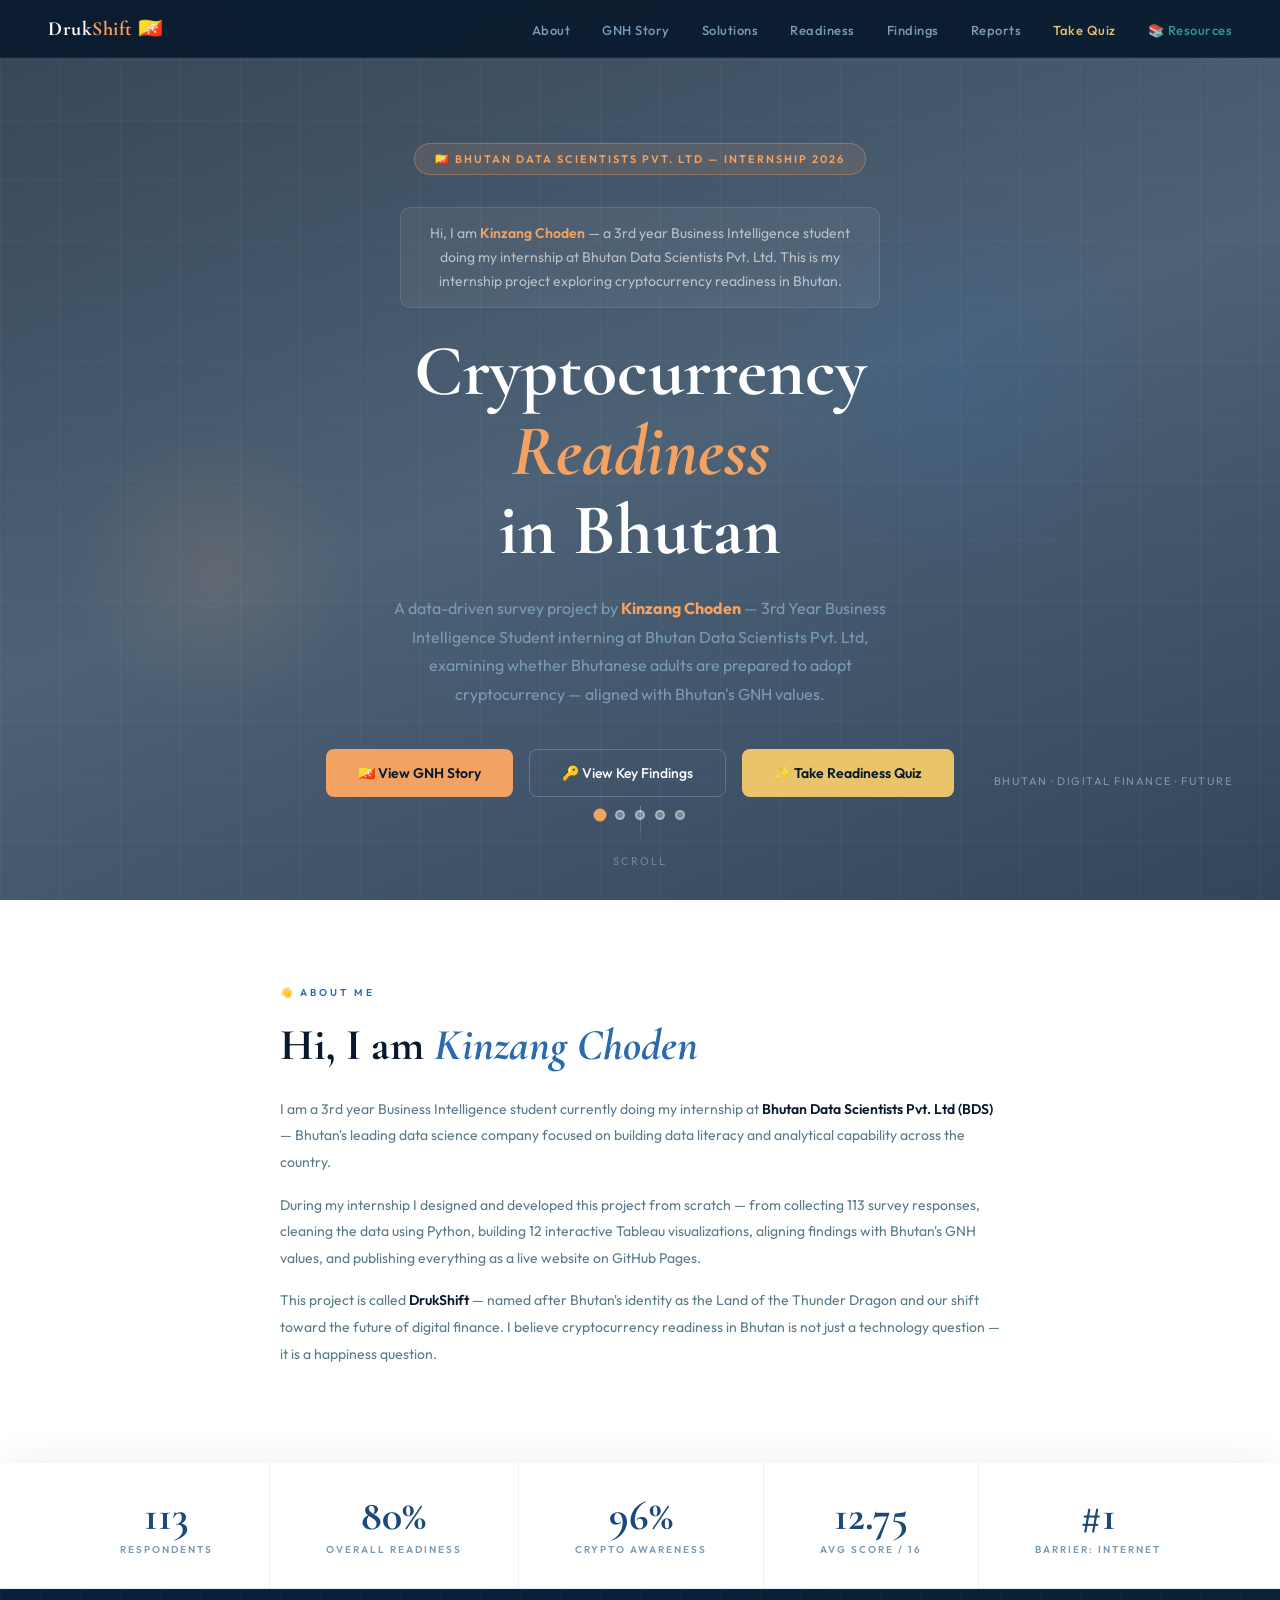
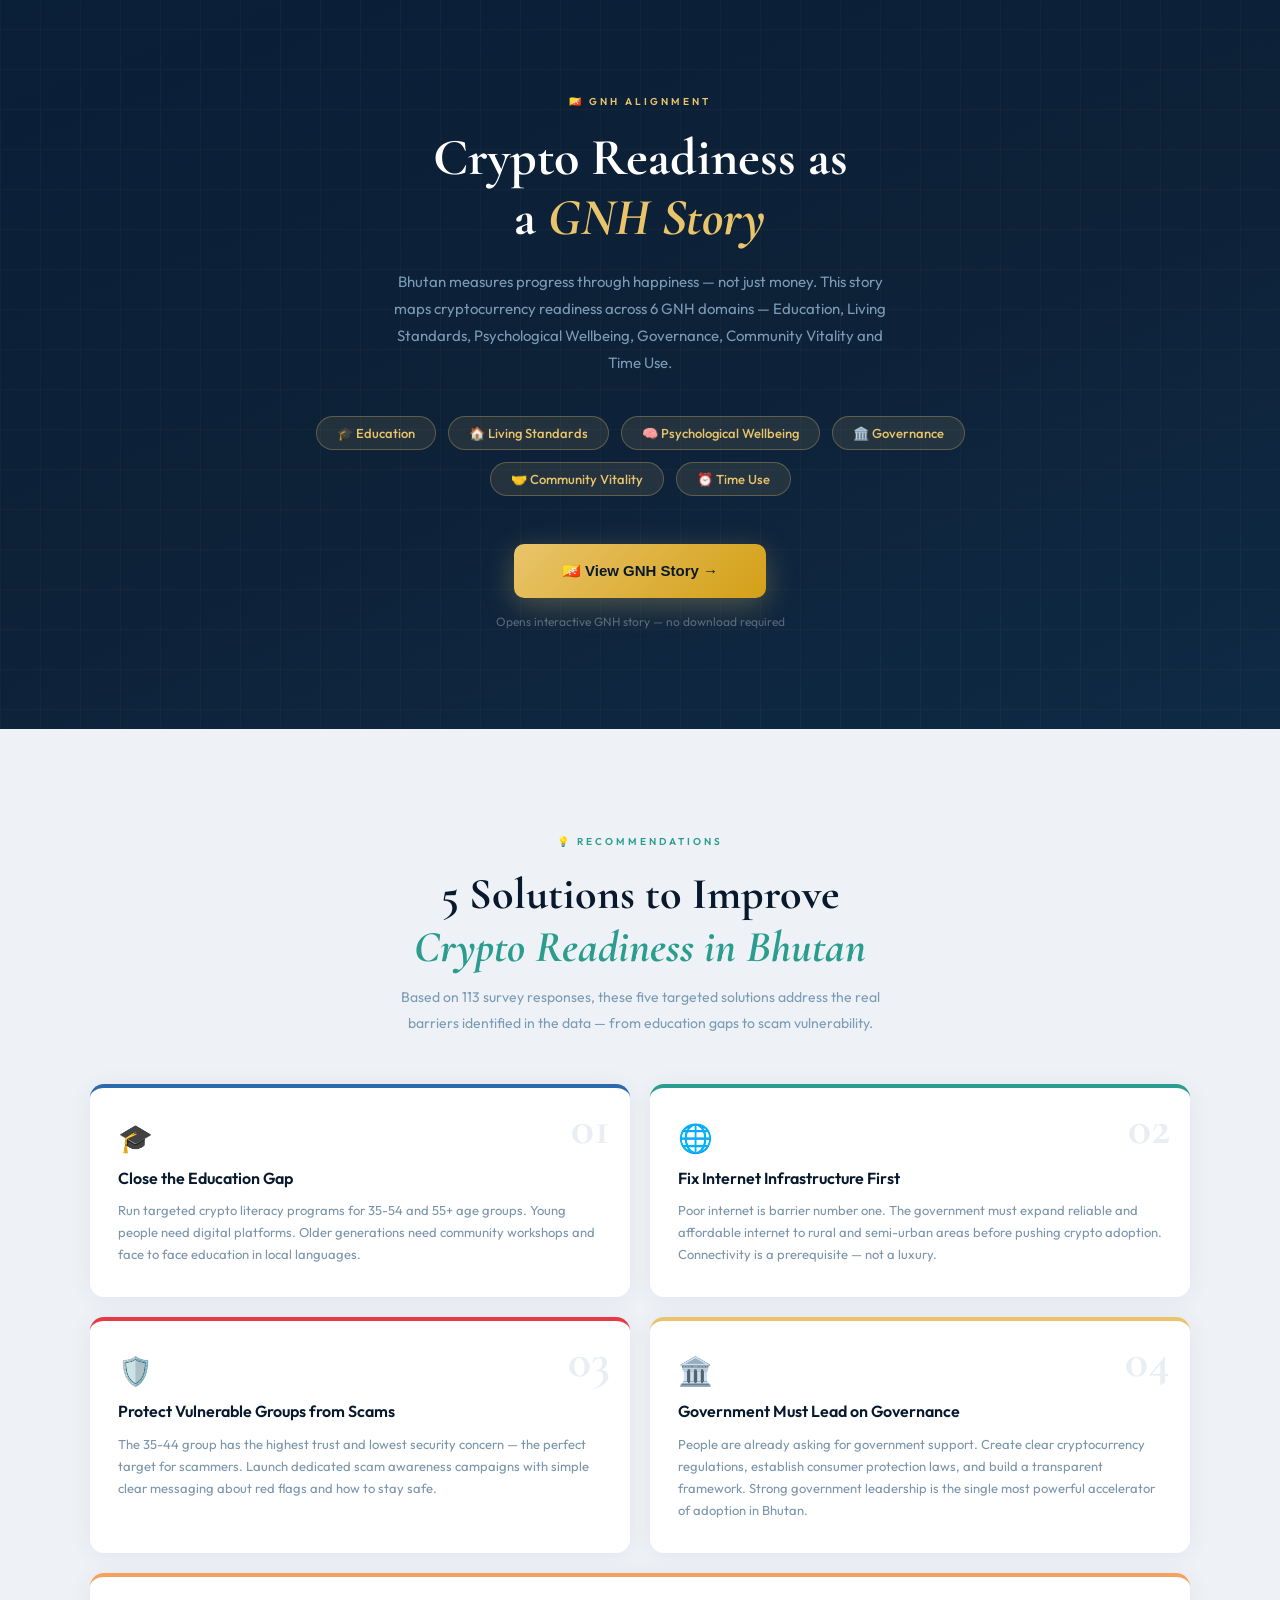
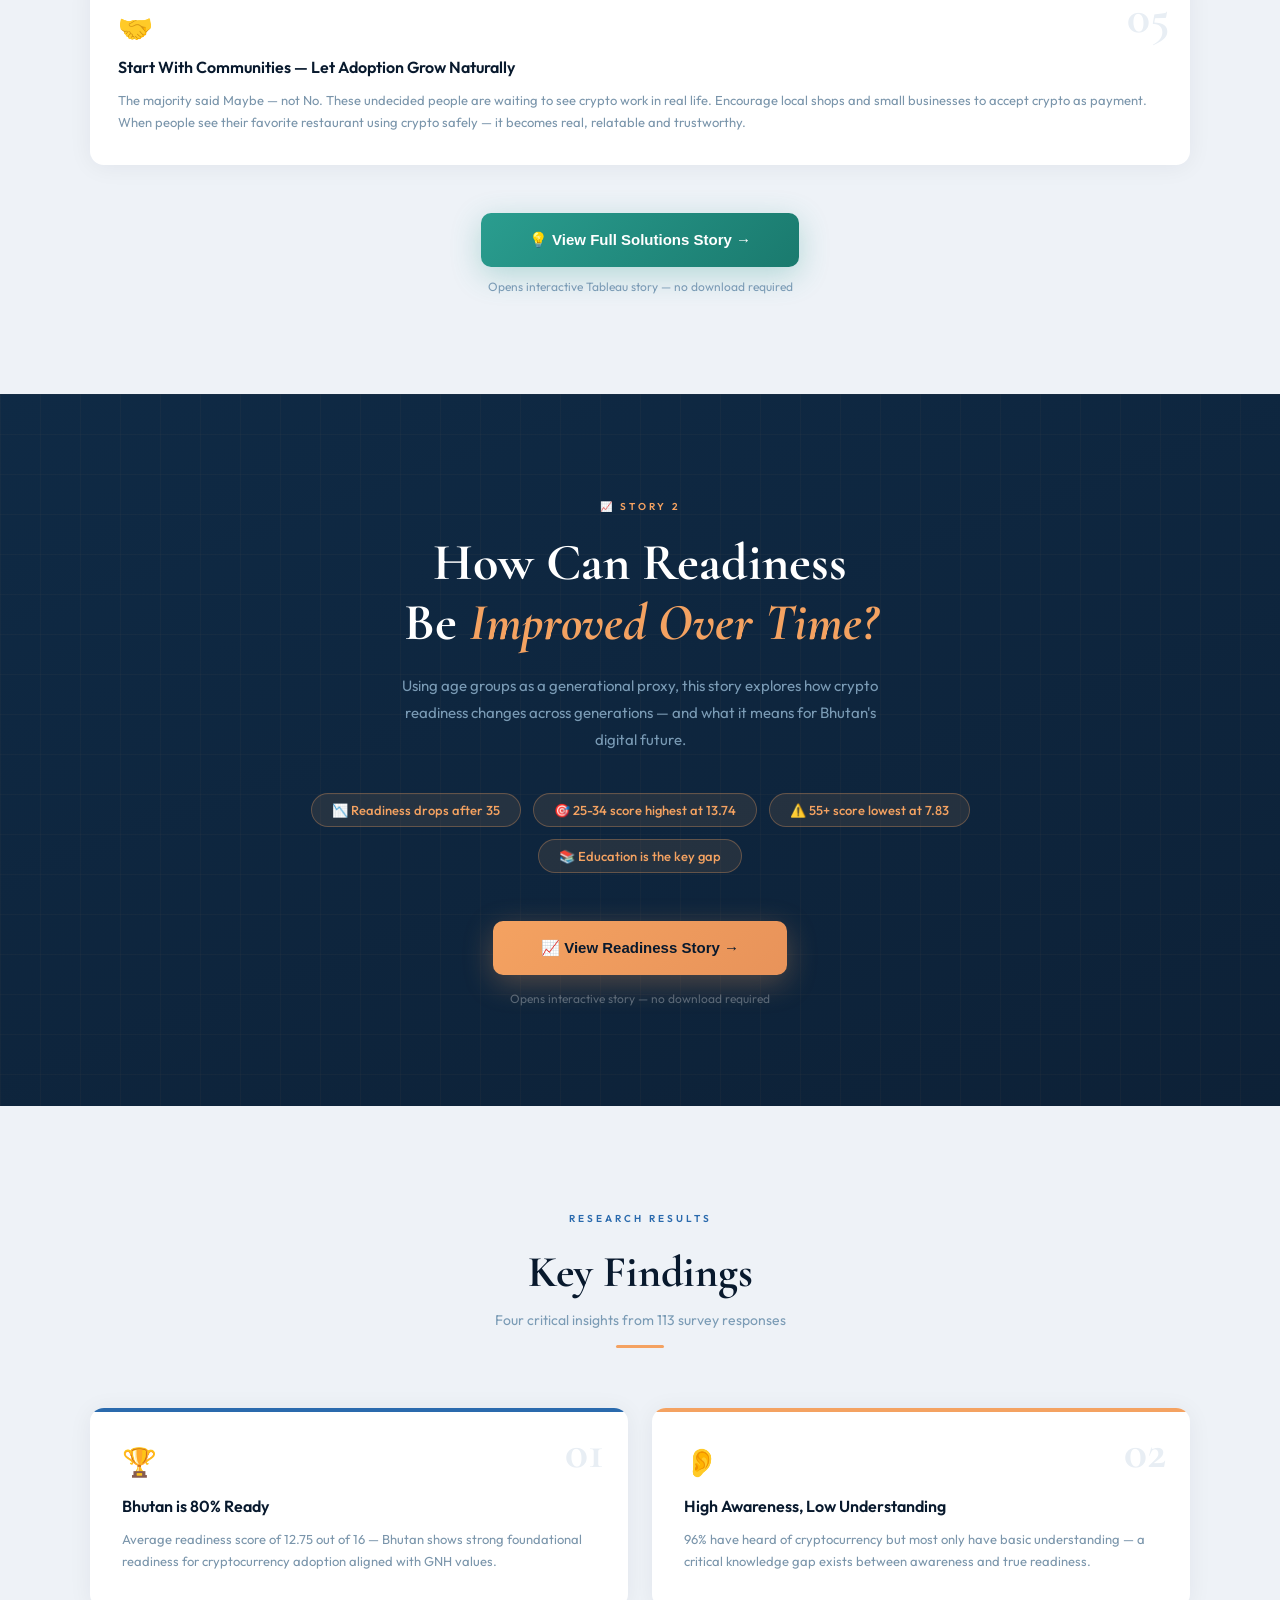
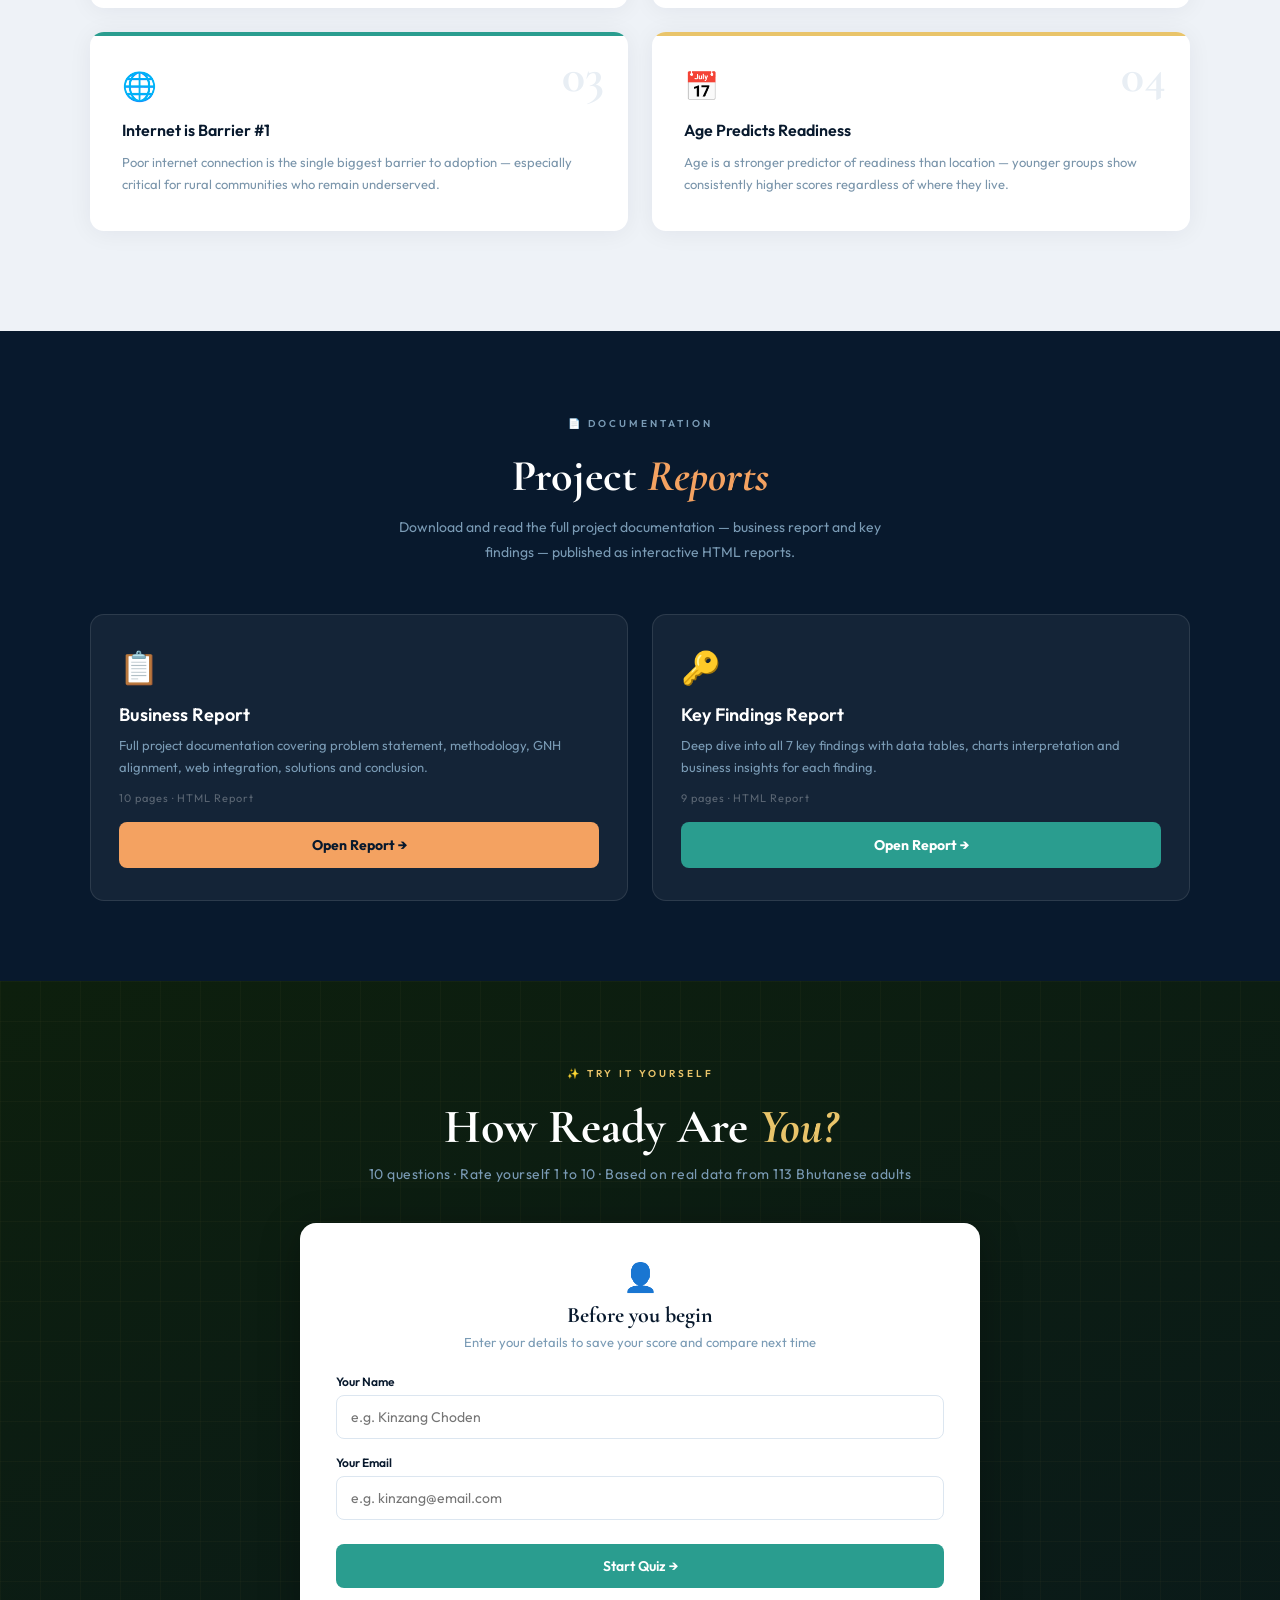
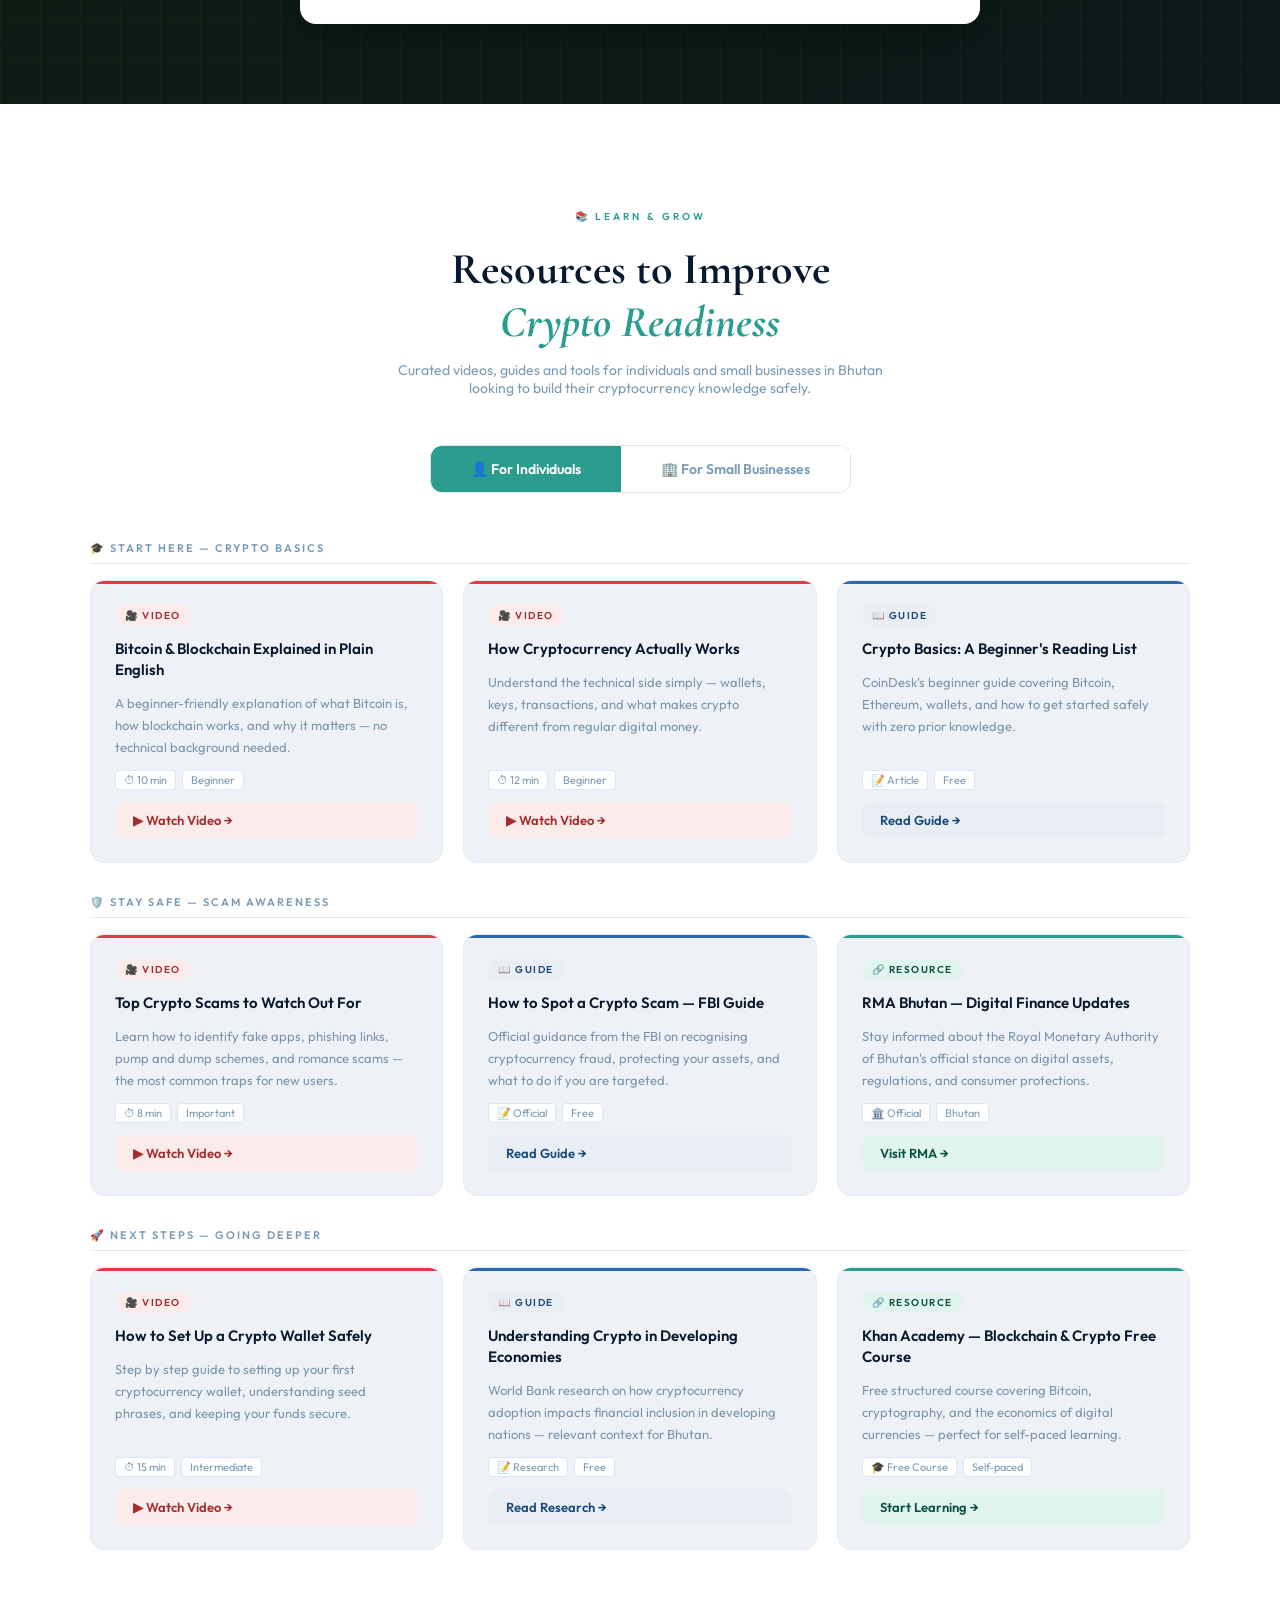
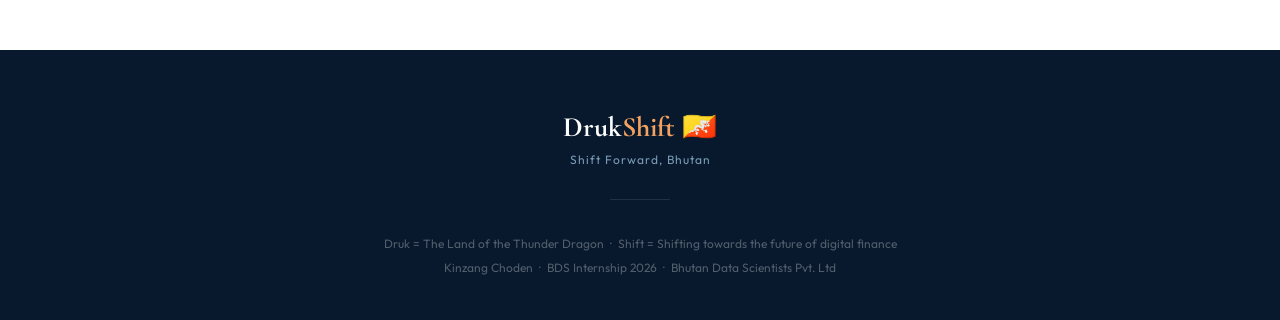
==== commit 8af4c50e: "added transalation" ====
--- a/index.html
+++ b/index.html
@@ -24,12 +24,33 @@
 .nav-links a{font-size:13px;font-weight:500;color:var(--muted);text-decoration:none;letter-spacing:0.5px;transition:color 0.2s;}
 .nav-links a:hover{color:var(--white);}
 
-/* HERO */
-.hero{min-height:100vh;background:radial-gradient(ellipse at 70% 50%,rgba(42,106,173,0.25) 0%,transparent 60%),radial-gradient(ellipse at 20% 80%,rgba(244,162,97,0.1) 0%,transparent 50%),linear-gradient(160deg,var(--navy) 0%,var(--deep) 50%,#0a1f38 100%);display:flex;align-items:center;justify-content:center;padding:120px 48px 80px;position:relative;overflow:hidden;}
-.hero::before{content:'';position:absolute;inset:0;background-image:linear-gradient(rgba(255,255,255,0.03) 1px,transparent 1px),linear-gradient(90deg,rgba(255,255,255,0.03) 1px,transparent 1px);background-size:60px 60px;}
-.hero::after{content:'';position:absolute;top:20%;right:10%;width:400px;height:400px;border-radius:50%;background:radial-gradient(circle,rgba(42,106,173,0.2) 0%,transparent 70%);animation:pulse 4s ease-in-out infinite;}
+/* HERO WITH SLIDESHOW */
+.hero{min-height:100vh;position:relative;display:flex;align-items:center;justify-content:center;padding:120px 48px 80px;overflow:hidden;}
+
+/* SLIDESHOW */
+.hero-slides{position:absolute;top:0;left:0;right:0;bottom:0;z-index:0;}
+.hero-slide{position:absolute;top:0;left:0;right:0;bottom:0;opacity:0;transition:opacity 1.5s ease;background-size:cover;background-position:center;background-repeat:no-repeat;}
+.hero-slide.active{opacity:1;}
+.hero-slide:nth-child(1){background-image:url('https://images.unsplash.com/photo-1506905925346-21bda4d32df4?w=1920&q=80');}
+.hero-slide:nth-child(2){background-image:url('https://images.unsplash.com/photo-1639762681485-074b7f938ba0?w=1920&q=80');}
+.hero-slide:nth-child(3){background-image:url('https://images.unsplash.com/photo-1621761191319-c6fb62004040?w=1920&q=80');}
+.hero-slide:nth-child(4){background-image:url('https://images.unsplash.com/photo-1553729459-efe14ef6055d?w=1920&q=80');}
+.hero-slide:nth-child(5){background-image:url('https://images.unsplash.com/photo-1611974789855-9c2a0a7236a3?w=1920&q=80');}
+
+/* DARK OVERLAY ON EACH SLIDE */
+.hero-slide::after{content:'';position:absolute;inset:0;background:linear-gradient(160deg,rgba(8,25,45,0.80) 0%,rgba(15,42,69,0.72) 50%,rgba(10,31,56,0.82) 100%);}
+
+/* GRID OVERLAY */
+.hero-grid{position:absolute;inset:0;z-index:1;background-image:linear-gradient(rgba(255,255,255,0.03) 1px,transparent 1px),linear-gradient(90deg,rgba(255,255,255,0.03) 1px,transparent 1px);background-size:60px 60px;pointer-events:none;}
+
+/* GLOW ORBS */
+.hero-orb{position:absolute;border-radius:50%;pointer-events:none;}
+.hero-orb-1{top:20%;right:10%;width:400px;height:400px;background:radial-gradient(circle,rgba(42,106,173,0.2) 0%,transparent 70%);animation:pulse 4s ease-in-out infinite;z-index:2;}
+.hero-orb-2{bottom:20%;left:5%;width:300px;height:300px;background:radial-gradient(circle,rgba(244,162,97,0.12) 0%,transparent 70%);animation:pulse 5s ease-in-out infinite 1s;z-index:2;}
 @keyframes pulse{0%,100%{transform:scale(1);opacity:0.6;}50%{transform:scale(1.1);opacity:1;}}
-.hero-content{max-width:720px;text-align:center;position:relative;z-index:2;}
+
+/* HERO CONTENT */
+.hero-content{max-width:720px;text-align:center;position:relative;z-index:3;}
 .hero-badge{display:inline-flex;align-items:center;gap:8px;background:rgba(244,162,97,0.12);border:1px solid rgba(244,162,97,0.35);color:var(--accent);font-size:11px;font-weight:600;letter-spacing:2px;text-transform:uppercase;padding:8px 20px;border-radius:50px;margin-bottom:32px;animation:fadeDown 0.6s ease both;}
 .hero h1{font-family:'Cormorant Garamond',serif;font-size:clamp(40px,7vw,72px);font-weight:700;color:var(--white);line-height:1.1;margin-bottom:24px;animation:fadeUp 0.6s 0.1s ease both;}
 .hero h1 em{font-style:italic;color:var(--accent);}
@@ -37,15 +58,33 @@
 .hero-intro strong{color:var(--accent);font-weight:600;}
 .hero-desc{font-size:16px;color:var(--muted);line-height:1.8;max-width:520px;margin:0 auto 40px;animation:fadeUp 0.6s 0.2s ease both;}
 .hero-buttons{display:flex;gap:16px;justify-content:center;flex-wrap:wrap;animation:fadeUp 0.6s 0.3s ease both;}
+
+/* SLIDE DOTS */
+.hero-dots{position:absolute;bottom:80px;left:50%;transform:translateX(-50%);display:flex;gap:10px;z-index:4;}
+.hero-dot{width:10px;height:10px;border-radius:50%;background:rgba(255,255,255,0.3);border:2px solid rgba(255,255,255,0.4);cursor:pointer;padding:0;transition:all 0.3s;}
+.hero-dot.active{background:var(--accent);border-color:var(--accent);transform:scale(1.3);}
+.hero-dot:hover{background:rgba(255,255,255,0.6);}
+
+/* SLIDE CAPTION */
+.hero-caption{position:absolute;bottom:112px;right:48px;z-index:4;font-size:11px;color:rgba(255,255,255,0.4);letter-spacing:1.5px;text-align:right;text-transform:uppercase;}
+
+/* SLIDE COUNTER */
+.hero-counter{position:absolute;top:50%;right:48px;transform:translateY(-50%);z-index:4;display:flex;flex-direction:column;gap:6px;align-items:center;}
+.hero-counter-line{width:1px;height:60px;background:rgba(255,255,255,0.15);}
+.hero-counter-text{font-size:11px;color:rgba(255,255,255,0.3);letter-spacing:2px;writing-mode:vertical-rl;}
+
+/* SCROLL HINT */
+.scroll-hint{position:absolute;bottom:32px;left:50%;transform:translateX(-50%);display:flex;flex-direction:column;align-items:center;gap:8px;color:rgba(255,255,255,0.3);font-size:11px;letter-spacing:2px;text-transform:uppercase;z-index:4;}
+.scroll-line{width:1px;height:40px;background:linear-gradient(to bottom,rgba(255,255,255,0.3),transparent);animation:scrollPulse 2s ease-in-out infinite;}
+@keyframes scrollPulse{0%,100%{opacity:0.3;}50%{opacity:1;}}
+
+/* BUTTONS */
 .btn-primary{display:inline-flex;align-items:center;gap:10px;background:var(--accent);color:var(--navy);font-size:14px;font-weight:600;padding:14px 32px;border-radius:8px;border:none;cursor:pointer;text-decoration:none;transition:all 0.25s;}
 .btn-primary:hover{background:#e8935a;transform:translateY(-2px);box-shadow:0 12px 30px rgba(244,162,97,0.35);}
 .btn-secondary{display:inline-flex;align-items:center;gap:10px;background:transparent;color:var(--white);font-size:14px;font-weight:500;padding:14px 32px;border-radius:8px;border:1px solid rgba(255,255,255,0.2);cursor:pointer;text-decoration:none;transition:all 0.25s;}
 .btn-secondary:hover{border-color:rgba(255,255,255,0.5);background:rgba(255,255,255,0.06);transform:translateY(-2px);}
 .btn-quiz{display:inline-flex;align-items:center;gap:10px;background:var(--gold);color:var(--navy);font-size:14px;font-weight:600;padding:14px 32px;border-radius:8px;text-decoration:none;transition:all 0.25s;}
 .btn-quiz:hover{background:#d4a017;transform:translateY(-2px);}
-.scroll-hint{position:absolute;bottom:32px;left:50%;transform:translateX(-50%);display:flex;flex-direction:column;align-items:center;gap:8px;color:rgba(255,255,255,0.3);font-size:11px;letter-spacing:2px;text-transform:uppercase;animation:fadeUp 1s 0.8s ease both;}
-.scroll-line{width:1px;height:40px;background:linear-gradient(to bottom,rgba(255,255,255,0.3),transparent);animation:scrollPulse 2s ease-in-out infinite;}
-@keyframes scrollPulse{0%,100%{opacity:0.3;}50%{opacity:1;}}
 
 /* ABOUT */
 .about-section{background:var(--white);padding:80px 48px;}
@@ -104,7 +143,7 @@
 .btn-solutions{display:inline-flex;align-items:center;gap:12px;background:linear-gradient(135deg,var(--teal),#1a7a6e);color:var(--white);font-size:15px;font-weight:700;padding:18px 48px;border-radius:10px;border:none;cursor:pointer;transition:all 0.3s;box-shadow:0 8px 30px rgba(42,157,143,0.3);}
 .btn-solutions:hover{transform:translateY(-3px);box-shadow:0 16px 40px rgba(42,157,143,0.45);}
 
-/* READINESS SECTION */
+/* READINESS */
 .readiness-section{padding:100px 48px;background:linear-gradient(160deg,#0f2a45 0%,#0d2137 100%);text-align:center;position:relative;overflow:hidden;}
 .readiness-section::before{content:'';position:absolute;inset:0;background-image:linear-gradient(rgba(244,162,97,0.03) 1px,transparent 1px),linear-gradient(90deg,rgba(244,162,97,0.03) 1px,transparent 1px);background-size:40px 40px;}
 .readiness-inner{position:relative;z-index:2;max-width:700px;margin:0 auto;}
@@ -154,7 +193,7 @@
 .btn-report-teal{background:var(--teal);color:var(--white);}
 .btn-report-teal:hover{background:#228b7e;}
 
-/* QUIZ SECTION */
+/* QUIZ */
 .quiz-section{padding:80px 48px;background:linear-gradient(160deg,#0d1f0d 0%,#0a1a1a 100%);position:relative;overflow:hidden;}
 .quiz-section::before{content:'';position:absolute;inset:0;background-image:linear-gradient(rgba(233,196,106,0.03) 1px,transparent 1px),linear-gradient(90deg,rgba(233,196,106,0.03) 1px,transparent 1px);background-size:40px 40px;}
 .quiz-outer{position:relative;z-index:2;max-width:680px;margin:0 auto;}
@@ -187,8 +226,8 @@
 .q-score-circle.low{background:#fcebeb;}
 .q-score-num{font-family:'Cormorant Garamond',serif;font-size:40px;font-weight:700;line-height:1;}
 .q-score-circle.high .q-score-num{color:#085041;}
-.q-score-circle.mid  .q-score-num{color:#412402;}
-.q-score-circle.low  .q-score-num{color:#501313;}
+.q-score-circle.mid .q-score-num{color:#412402;}
+.q-score-circle.low .q-score-num{color:#501313;}
 .q-score-denom{font-size:12px;color:var(--muted);margin-top:3px;}
 .q-result-title{font-family:'Cormorant Garamond',serif;font-size:26px;font-weight:700;color:var(--navy);text-align:center;margin-bottom:8px;}
 .q-result-desc{font-size:13px;color:#4a6070;line-height:1.8;text-align:center;margin-bottom:24px;}
@@ -201,11 +240,6 @@
 .q-domain-label{display:flex;justify-content:space-between;font-size:11px;color:var(--muted);margin-bottom:4px;font-weight:500;}
 .q-domain-track{height:5px;background:#e8eef4;border-radius:3px;overflow:hidden;}
 .q-domain-fill{height:100%;border-radius:3px;transition:width 0.8s ease;}
-.q-reco-box{background:var(--navy);border-radius:10px;padding:20px;margin-bottom:4px;}
-.q-reco-title{font-size:13px;font-weight:600;color:var(--white);margin-bottom:12px;}
-.q-reco-item{display:flex;gap:10px;padding:8px 0;border-bottom:1px solid rgba(255,255,255,0.08);font-size:12px;color:var(--muted);line-height:1.6;}
-.q-reco-item:last-child{border-bottom:none;}
-.q-reco-dot{width:6px;height:6px;border-radius:50%;background:var(--teal);flex-shrink:0;margin-top:5px;}
 .q-btn-restart{width:100%;padding:13px;background:var(--teal);color:var(--white);border:none;border-radius:8px;font-size:14px;font-weight:600;font-family:'Outfit',sans-serif;cursor:pointer;transition:all 0.2s;margin-top:20px;}
 .q-btn-restart:hover{background:#1a7a6e;}
 
@@ -242,31 +276,6 @@
 .stat-item:nth-child(4){animation-delay:0.2s;}
 .stat-item:nth-child(5){animation-delay:0.25s;}
 
-/* MOBILE */
-@media(max-width:768px){
-    nav{padding:14px 20px;}
-    .nav-links{gap:12px;}
-    .nav-links a{font-size:11px;}
-    .hero{padding:100px 24px 60px;min-height:auto;}
-    .btn-primary,.btn-secondary,.btn-quiz{width:100%;justify-content:center;padding:14px 20px;}
-    .stats-section{display:grid;grid-template-columns:repeat(2,1fr);}
-    .stat-item{padding:20px 16px;border-bottom:1px solid #edf2f7;}
-    .about-section{padding:60px 24px;}
-    .solutions-section,.readiness-section,.findings-section{padding:60px 24px;}
-    .quiz-section{padding:60px 20px;}
-    .quiz-card{padding:24px 20px;}
-    .q-likert-row{gap:4px;}
-    .q-likert-btn{font-size:12px;height:38px;}
-    .modal-overlay,.gnh-modal-overlay{padding:0;}
-    .modal{border-radius:0;height:100vh;max-width:100%;}
-    .modal-dots{display:none;}
-    footer{padding:40px 20px;}
-}
-@media(max-width:480px){
-    .stat-num{font-size:28px;}
-    .stat-lbl{font-size:9px;}
-    .q-compare-val{font-size:20px;}
-}
 /* QUIZ SOLUTIONS */
 .qs-divider{height:1px;background:#e8eef4;margin:24px 0;}
 .qs-heading{font-family:'Cormorant Garamond',serif;font-size:22px;font-weight:700;color:var(--navy);margin-bottom:6px;}
@@ -310,15 +319,15 @@
 .qs-road-bar-wrap{margin-top:5px;height:3px;background:#dce6f0;border-radius:2px;overflow:hidden;}
 .qs-road-bar{height:100%;border-radius:2px;background:var(--teal);}
 
-/* ✅ RESOURCES SECTION */
+/* RESOURCES */
 .resources-section{padding:100px 48px;background:var(--white);}
 .resources-inner{max-width:1100px;margin:0 auto;}
 .resources-header{text-align:center;margin-bottom:48px;}
 .resources-header h2{font-family:'Cormorant Garamond',serif;font-size:clamp(28px,4vw,44px);font-weight:700;color:var(--navy);margin-bottom:12px;line-height:1.2;}
 .resources-header h2 em{font-style:italic;color:var(--teal);}
 .resources-header p{font-size:14px;color:var(--muted);max-width:520px;margin:0 auto;}
-.res-tabs{display:flex;gap:0;justify-content:center;margin-bottom:48px;border-radius:12px;overflow:hidden;border:1px solid #dce6f0;width:fit-content;margin-left:auto;margin-right:auto;}
-.res-tab{padding:14px 40px;font-size:14px;font-weight:600;font-family:'Outfit',sans-serif;cursor:pointer;border:none;background:var(--white);color:var(--muted);transition:all 0.2s;display:flex;align-items:center;gap:8px;}
+.res-tabs{display:flex;justify-content:center;margin-bottom:48px;border-radius:12px;overflow:hidden;border:1px solid #dce6f0;width:fit-content;margin-left:auto;margin-right:auto;}
+.res-tab{padding:14px 40px;font-size:14px;font-weight:600;font-family:'Outfit',sans-serif;cursor:pointer;border:none;background:var(--white);color:var(--muted);transition:all 0.2s;}
 .res-tab.active{background:var(--teal);color:var(--white);}
 .res-tab:hover:not(.active){background:var(--light);color:var(--navy);}
 .res-content{display:none;}
@@ -328,752 +337,719 @@
 .res-card:hover{transform:translateY(-4px);box-shadow:0 12px 40px rgba(8,25,45,0.1);}
 .res-card::before{content:'';position:absolute;top:0;left:0;width:100%;height:3px;}
 .res-card.video::before{background:var(--red);}
-.res-card.pdf::before{background:var(--accent);}
+.res-card.guide::before{background:var(--mid);}
 .res-card.link::before{background:var(--teal);}
-.res-card.guide::before{background:var(--mid);}
 .res-type{display:inline-flex;align-items:center;gap:5px;font-size:10px;font-weight:600;letter-spacing:1.5px;text-transform:uppercase;padding:4px 10px;border-radius:50px;width:fit-content;}
 .res-type.video{background:#fcebeb;color:#a32d2d;}
-.res-type.pdf{background:#faeeda;color:#633806;}
+.res-type.guide{background:#e8eef4;color:var(--blue);}
 .res-type.link{background:#e1f5ee;color:#085041;}
-.res-type.guide{background:#e8eef4;color:var(--blue);}
 .res-card-title{font-size:15px;font-weight:600;color:var(--navy);line-height:1.4;}
 .res-card-desc{font-size:13px;color:#7a95ab;line-height:1.7;flex:1;}
-.res-card-meta{font-size:11px;color:var(--muted);display:flex;align-items:center;gap:6px;}
+.res-card-meta{font-size:11px;color:var(--muted);display:flex;gap:6px;flex-wrap:wrap;}
 .res-card-meta span{background:var(--white);padding:2px 8px;border-radius:4px;border:1px solid #dce6f0;}
-.res-card-btn{display:inline-flex;align-items:center;gap:8px;padding:10px 18px;border-radius:8px;font-size:13px;font-weight:600;font-family:'Outfit',sans-serif;text-decoration:none;transition:all 0.2s;border:none;cursor:pointer;margin-top:auto;}
+.res-card-btn{display:inline-flex;align-items:center;gap:8px;padding:10px 18px;border-radius:8px;font-size:13px;font-weight:600;font-family:'Outfit',sans-serif;text-decoration:none;transition:all 0.2s;margin-top:auto;}
 .res-card-btn.video{background:#fcebeb;color:#a32d2d;}
 .res-card-btn.video:hover{background:#e63946;color:var(--white);}
-.res-card-btn.pdf{background:#faeeda;color:#633806;}
-.res-card-btn.pdf:hover{background:var(--accent);color:var(--navy);}
+.res-card-btn.guide{background:#e8eef4;color:var(--blue);}
+.res-card-btn.guide:hover{background:var(--mid);color:var(--white);}
 .res-card-btn.link{background:#e1f5ee;color:#085041;}
 .res-card-btn.link:hover{background:var(--teal);color:var(--white);}
-.res-card-btn.guide{background:#e8eef4;color:var(--blue);}
-.res-card-btn.guide:hover{background:var(--mid);color:var(--white);}
 .res-category-label{font-size:11px;font-weight:600;letter-spacing:2px;text-transform:uppercase;color:var(--muted);margin:32px 0 16px;padding-bottom:8px;border-bottom:1px solid #e4eaf2;}
+
+/* MOBILE */
 @media(max-width:768px){
-    .resources-section{padding:60px 20px;}
-    .res-grid{grid-template-columns:1fr;}
-    .res-tab{padding:12px 24px;font-size:13px;}
+    nav{padding:14px 20px;}
+    .nav-links{gap:12px;}
+    .nav-links a{font-size:11px;}
+    .hero{padding:100px 24px 60px;min-height:100vh;}
+    .btn-primary,.btn-secondary,.btn-quiz{width:100%;justify-content:center;padding:14px 20px;}
+    .stats-section{display:grid;grid-template-columns:repeat(2,1fr);}
+    .stat-item{padding:20px 16px;border-bottom:1px solid #edf2f7;}
+    .about-section,.solutions-section,.readiness-section,.findings-section,.resources-section{padding:60px 24px;}
+    .quiz-section{padding:60px 20px;}
+    .quiz-card{padding:24px 20px;}
+    .q-likert-row{gap:4px;}
+    .q-likert-btn{font-size:12px;height:38px;}
+    .modal-overlay,.gnh-modal-overlay{padding:0;}
+    .modal{border-radius:0;height:100vh;max-width:100%;}
+    .modal-dots{display:none;}
+    footer{padding:40px 20px;}
+    .hero-caption,.hero-counter{display:none;}
+    .solutions-grid,.findings-grid,.reports-grid,.res-grid{grid-template-columns:1fr;}
+    .res-tab{padding:12px 20px;font-size:13px;}
+}
+@media(max-width:480px){
+    .stat-num{font-size:28px;}
+    .q-compare-val{font-size:20px;}
 }
     </style>
 </head>
 <body>
 
-    <!-- NAV -->
-    <nav>
-        <div class="nav-logo">Druk<span>Shift</span> 🇧🇹</div>
-        <ul class="nav-links">
-            <li><a href="#about">About</a></li>
-            <li><a href="#gnh">GNH Story</a></li>
-            <li><a href="#solutions">Solutions</a></li>
-            <li><a href="#readiness">Readiness</a></li>
-            <li><a href="#findings">Findings</a></li>
-            <li><a href="#reports">Reports</a></li>
-            <li><a href="#quiz" style="color:var(--gold)">Take Quiz</a></li>
-            <li><a href="#resources" style="color:var(--teal)">📚 Resources</a></li>
-        </ul>
-    </nav>
-
-    <!-- HERO -->
-    <section class="hero">
-        <div class="hero-content">
-            <div class="hero-badge">🇧🇹 Bhutan Data Scientists Pvt. Ltd — Internship 2026</div>
-            <div class="hero-intro">
-                Hi, I am <strong>Kinzang Choden</strong> — a 3rd year Business Intelligence student
-                doing my internship at Bhutan Data Scientists Pvt. Ltd.
-                This is my internship project exploring cryptocurrency readiness in Bhutan.
-            </div>
-            <h1>Cryptocurrency<br><em>Readiness</em><br>in Bhutan</h1>
-            <p class="hero-desc">A data-driven survey project by <strong style="color:var(--accent)">Kinzang Choden</strong> — 3rd Year Business Intelligence Student interning at Bhutan Data Scientists Pvt. Ltd, examining whether Bhutanese adults are prepared to adopt cryptocurrency — aligned with Bhutan's GNH values.</p>
-            <div class="hero-buttons">
-                <a href="#gnh" class="btn-primary">🇧🇹 View GNH Story</a>
-                <a href="#findings" class="btn-secondary">🔑 View Key Findings</a>
-                <a href="#quiz" class="btn-quiz">✨ Take Readiness Quiz</a>
-            </div>
-        </div>
-        <div class="scroll-hint"><div class="scroll-line"></div>Scroll</div>
-    </section>
-
-    <!-- ABOUT -->
-    <section class="about-section" id="about">
-        <div class="about-inner-simple">
-            <span class="section-tag" style="color:var(--mid)">👋 About Me</span>
-            <h2>Hi, I am <em>Kinzang Choden</em></h2>
-            <p>I am a 3rd year Business Intelligence student currently doing my internship at <strong>Bhutan Data Scientists Pvt. Ltd (BDS)</strong> — Bhutan's leading data science company focused on building data literacy and analytical capability across the country.</p>
-            <p>During my internship I designed and developed this project from scratch — from collecting 113 survey responses, cleaning the data using Python, building 12 interactive Tableau visualizations, aligning findings with Bhutan's GNH values, and publishing everything as a live website on GitHub Pages.</p>
-            <p>This project is called <strong>DrukShift</strong> — named after Bhutan's identity as the Land of the Thunder Dragon and our shift toward the future of digital finance. I believe cryptocurrency readiness in Bhutan is not just a technology question — it is a happiness question.</p>
-        </div>
-    </section>
-
-    <!-- STATS -->
-    <section class="stats-section" id="stats">
-        <div class="stat-item"><div class="stat-num">113</div><div class="stat-lbl">Respondents</div></div>
-        <div class="stat-item"><div class="stat-num">80%</div><div class="stat-lbl">Overall Readiness</div></div>
-        <div class="stat-item"><div class="stat-num">96%</div><div class="stat-lbl">Crypto Awareness</div></div>
-        <div class="stat-item"><div class="stat-num">12.75</div><div class="stat-lbl">Avg Score / 16</div></div>
-        <div class="stat-item"><div class="stat-num">#1</div><div class="stat-lbl">Barrier: Internet</div></div>
-    </section>
-
-    <!-- GNH -->
-    <section class="gnh-section" id="gnh">
-        <div class="gnh-inner">
-            <span class="section-tag" style="color:var(--gold)">🇧🇹 GNH Alignment</span>
-            <h2>Crypto Readiness as<br>a <em>GNH Story</em></h2>
-            <p>Bhutan measures progress through happiness — not just money. This story maps cryptocurrency readiness across 6 GNH domains — Education, Living Standards, Psychological Wellbeing, Governance, Community Vitality and Time Use.</p>
-            <div class="gnh-domains">
-                <div class="gnh-pill">🎓 Education</div>
-                <div class="gnh-pill">🏠 Living Standards</div>
-                <div class="gnh-pill">🧠 Psychological Wellbeing</div>
-                <div class="gnh-pill">🏛️ Governance</div>
-                <div class="gnh-pill">🤝 Community Vitality</div>
-                <div class="gnh-pill">⏰ Time Use</div>
-            </div>
-            <button class="btn-gnh" onclick="openGNHModal()">🇧🇹 View GNH Story <span class="arrow">→</span></button>
-            <span class="btn-note" style="color:rgba(255,255,255,0.3)">Opens interactive GNH story — no download required</span>
-        </div>
-    </section>
-
-    <!-- SOLUTIONS -->
-    <section class="solutions-section" id="solutions">
-        <div class="solutions-inner">
-            <span class="section-tag" style="color:var(--teal)">💡 Recommendations</span>
-            <h2>5 Solutions to Improve<br><em>Crypto Readiness in Bhutan</em></h2>
-            <p>Based on 113 survey responses, these five targeted solutions address the real barriers identified in the data — from education gaps to scam vulnerability.</p>
-            <div class="solutions-grid">
-                <div class="solution-card"><div class="solution-num">01</div><div class="solution-icon">🎓</div><h3>Close the Education Gap</h3><p>Run targeted crypto literacy programs for 35-54 and 55+ age groups. Young people need digital platforms. Older generations need community workshops and face to face education in local languages.</p></div>
-                <div class="solution-card"><div class="solution-num">02</div><div class="solution-icon">🌐</div><h3>Fix Internet Infrastructure First</h3><p>Poor internet is barrier number one. The government must expand reliable and affordable internet to rural and semi-urban areas before pushing crypto adoption. Connectivity is a prerequisite — not a luxury.</p></div>
-                <div class="solution-card"><div class="solution-num">03</div><div class="solution-icon">🛡️</div><h3>Protect Vulnerable Groups from Scams</h3><p>The 35-44 group has the highest trust and lowest security concern — the perfect target for scammers. Launch dedicated scam awareness campaigns with simple clear messaging about red flags and how to stay safe.</p></div>
-                <div class="solution-card"><div class="solution-num">04</div><div class="solution-icon">🏛️</div><h3>Government Must Lead on Governance</h3><p>People are already asking for government support. Create clear cryptocurrency regulations, establish consumer protection laws, and build a transparent framework. Strong government leadership is the single most powerful accelerator of adoption in Bhutan.</p></div>
-                <div class="solution-card solution-card-wide"><div class="solution-num">05</div><div class="solution-icon">🤝</div><h3>Start With Communities — Let Adoption Grow Naturally</h3><p>The majority said Maybe — not No. These undecided people are waiting to see crypto work in real life. Encourage local shops and small businesses to accept crypto as payment. When people see their favorite restaurant using crypto safely — it becomes real, relatable and trustworthy. Change starts in communities, not government offices.</p></div>
-            </div>
-            <div style="text-align:center;margin-top:48px;">
-                <button class="btn-solutions" onclick="openSolutionsModal()">💡 View Full Solutions Story <span class="arrow">→</span></button>
-                <span class="btn-note" style="display:block;margin-top:12px;color:var(--muted)">Opens interactive Tableau story — no download required</span>
-            </div>
-        </div>
-    </section>
-
-    <!-- READINESS -->
-    <section class="readiness-section" id="readiness">
-        <div class="readiness-inner">
-            <span class="section-tag" style="color:var(--accent)">📈 Story 2</span>
-            <h2>How Can Readiness<br>Be <em>Improved Over Time?</em></h2>
-            <p>Using age groups as a generational proxy, this story explores how crypto readiness changes across generations — and what it means for Bhutan's digital future.</p>
-            <div class="readiness-pills">
-                <div class="readiness-pill">📉 Readiness drops after 35</div>
-                <div class="readiness-pill">🎯 25-34 score highest at 13.74</div>
-                <div class="readiness-pill">⚠️ 55+ score lowest at 7.83</div>
-                <div class="readiness-pill">📚 Education is the key gap</div>
-            </div>
-            <button class="btn-readiness" onclick="openReadinessModal()">📈 View Readiness Story <span class="arrow">→</span></button>
-            <span class="btn-note">Opens interactive story — no download required</span>
-        </div>
-    </section>
-
-    <!-- KEY FINDINGS -->
-    <section class="findings-section" id="findings">
-        <div class="findings-inner">
-            <div class="section-header">
-                <span class="section-tag" style="color:var(--mid)">Research Results</span>
-                <h2>Key Findings</h2>
-                <p>Four critical insights from 113 survey responses</p>
-                <div class="accent-line"></div>
-            </div>
-            <div class="findings-grid">
-                <div class="finding-card"><span class="finding-num">01</span><div class="finding-icon">🏆</div><h3>Bhutan is 80% Ready</h3><p>Average readiness score of 12.75 out of 16 — Bhutan shows strong foundational readiness for cryptocurrency adoption aligned with GNH values.</p></div>
-                <div class="finding-card"><span class="finding-num">02</span><div class="finding-icon">👂</div><h3>High Awareness, Low Understanding</h3><p>96% have heard of cryptocurrency but most only have basic understanding — a critical knowledge gap exists between awareness and true readiness.</p></div>
-                <div class="finding-card"><span class="finding-num">03</span><div class="finding-icon">🌐</div><h3>Internet is Barrier #1</h3><p>Poor internet connection is the single biggest barrier to adoption — especially critical for rural communities who remain underserved.</p></div>
-                <div class="finding-card"><span class="finding-num">04</span><div class="finding-icon">📅</div><h3>Age Predicts Readiness</h3><p>Age is a stronger predictor of readiness than location — younger groups show consistently higher scores regardless of where they live.</p></div>
-            </div>
-        </div>
-    </section>
-
-    <!-- REPORTS -->
-    <section class="reports-section" id="reports">
-        <div class="reports-inner">
-            <span class="section-tag" style="color:var(--muted)">📄 Documentation</span>
-            <h2>Project <em>Reports</em></h2>
-            <p>Download and read the full project documentation — business report and key findings — published as interactive HTML reports.</p>
-            <div class="reports-grid">
-                <div class="report-card"><div class="report-icon">📋</div><div class="report-info"><h3>Business Report</h3><p>Full project documentation covering problem statement, methodology, GNH alignment, web integration, solutions and conclusion.</p><span class="report-meta">10 pages · HTML Report</span></div><a href="BusinessReport.html" target="_blank" class="btn-report">Open Report →</a></div>
-                <div class="report-card"><div class="report-icon">🔑</div><div class="report-info"><h3>Key Findings Report</h3><p>Deep dive into all 7 key findings with data tables, charts interpretation and business insights for each finding.</p><span class="report-meta">9 pages · HTML Report</span></div><a href="keyfindings.html" target="_blank" class="btn-report btn-report-teal">Open Report →</a></div>
-            </div>
-        </div>
-    </section>
-
-    <!-- QUIZ -->
-    <section class="quiz-section" id="quiz">
-        <div class="quiz-outer">
-            <div class="quiz-header-block">
-                <span class="section-tag" style="color:var(--gold)">✨ Try It Yourself</span>
-                <h2>How Ready Are <em>You?</em></h2>
-                <p>10 questions · Rate yourself 1 to 10 · Based on real data from 113 Bhutanese adults</p>
-            </div>
-
-            <!-- USER INFO CARD -->
-            <div class="quiz-card" id="userInfoWrap">
-                <div style="text-align:center;margin-bottom:24px;">
-                    <div style="font-size:28px;margin-bottom:8px;">👤</div>
-                    <div style="font-family:'Cormorant Garamond',serif;font-size:22px;font-weight:700;color:var(--navy);margin-bottom:6px;">Before you begin</div>
-                    <div style="font-size:13px;color:var(--muted);">Enter your details to save your score and compare next time</div>
-                </div>
-                <div style="margin-bottom:16px;">
-                    <label style="font-size:12px;font-weight:600;color:var(--navy);display:block;margin-bottom:6px;">Your Name</label>
-                    <input id="userName" type="text" placeholder="e.g. Kinzang Choden"
-                        style="width:100%;padding:12px 14px;border:1px solid #dce6f0;border-radius:8px;font-size:14px;font-family:'Outfit',sans-serif;outline:none;">
-                </div>
-                <div style="margin-bottom:24px;">
-                    <label style="font-size:12px;font-weight:600;color:var(--navy);display:block;margin-bottom:6px;">Your Email</label>
-                    <input id="userEmail" type="email" placeholder="e.g. kinzang@email.com"
-                        style="width:100%;padding:12px 14px;border:1px solid #dce6f0;border-radius:8px;font-size:14px;font-family:'Outfit',sans-serif;outline:none;">
-                </div>
-                <button onclick="startQuiz()"
-                    style="width:100%;padding:13px;background:var(--teal);color:var(--white);border:none;border-radius:8px;font-size:14px;font-weight:600;font-family:'Outfit',sans-serif;cursor:pointer;">
-                    Start Quiz →
-                </button>
-            </div>
-
-            <!-- QUIZ QUESTIONS -->
-            <div class="quiz-card" id="quizWrap" style="display:none">
-                <div class="q-progress-wrap">
-                    <div class="q-progress-label">
-                        <span id="qProgressText">Question 1 of 10</span>
-                        <span id="qProgressPct">0%</span>
-                    </div>
-                    <div class="q-progress-bar"><div class="q-progress-fill" id="qProgressFill" style="width:0%"></div></div>
-                </div>
-                <div class="q-domain" id="qDomain"></div>
-                <div class="q-text" id="qText"></div>
-                <div class="q-likert-wrap">
-                    <div class="q-likert-labels"><span>1 — Not at all</span><span>10 — Completely</span></div>
-                    <div class="q-likert-row" id="qLikertRow"></div>
-                </div>
-                <div class="q-nav-row">
-                    <button class="q-btn-prev" id="qPrevBtn" style="visibility:hidden" onclick="qPrev()">← Back</button>
-                    <button class="q-btn-next" id="qNextBtn" disabled onclick="qNext()">Next →</button>
-                </div>
-            </div>
-
-            <!-- QUIZ RESULTS -->
-            <div class="quiz-card" id="qResultWrap" style="display:none">
-                <div id="qHistoryBox"></div>
-                <div class="q-score-circle" id="qScoreCircle">
-                    <div class="q-score-num" id="qScoreNum">0</div>
-                    <div class="q-score-denom">out of 100</div>
-                </div>
-                <div class="q-result-title" id="qResultTitle"></div>
-                <div class="q-result-desc" id="qResultDesc"></div>
-                <div class="q-compare-grid">
-                    <div class="q-compare-card"><div class="q-compare-val" id="qYourPct">0%</div><div class="q-compare-lbl">Your readiness</div></div>
-                    <div class="q-compare-card"><div class="q-compare-val">80%</div><div class="q-compare-lbl">Bhutan average</div></div>
-                    <div class="q-compare-card"><div class="q-compare-val" id="qVsAvg"></div><div class="q-compare-lbl">vs average</div></div>
-                </div>
-                <div class="q-domain-bars" id="qDomainBars"></div>
-                <div class="qs-divider"></div>
-                <div class="qs-heading">Your personalised improvement plan</div>
-                <div class="qs-sub" id="qsSub"></div>
-                <div class="qs-summary" id="qsSummary"></div>
-                <div class="qs-filter-row" id="qsFilterRow">
-                    <button class="qs-filter active" onclick="qsFilter('all',this)">All</button>
-                    <button class="qs-filter" onclick="qsFilter('education',this)">Education</button>
-                    <button class="qs-filter" onclick="qsFilter('security',this)">Security</button>
-                    <button class="qs-filter" onclick="qsFilter('infrastructure',this)">Infrastructure</button>
-                    <button class="qs-filter" onclick="qsFilter('governance',this)">Governance</button>
-                    <button class="qs-filter" onclick="qsFilter('community',this)">Community</button>
-                </div>
-                <div id="qsSolutions"></div>
-                <div class="qs-roadmap-wrap">
-                    <div class="qs-roadmap-title">Your readiness roadmap</div>
-                    <div id="qsRoadmap"></div>
-                </div>
-
-                <!-- ✅ NEW: Resources CTA after quiz results -->
-                <div style="background:linear-gradient(135deg,#e1f5ee,#d4f0e8);border-radius:12px;padding:20px;margin-top:20px;text-align:center;">
-                    <div style="font-size:20px;margin-bottom:8px;">📚</div>
-                    <div style="font-family:'Cormorant Garamond',serif;font-size:18px;font-weight:700;color:var(--navy);margin-bottom:6px;">Ready to improve your score?</div>
-                    <div style="font-size:13px;color:#4a6070;margin-bottom:16px;">Check out our curated resources — videos, guides and tools for individuals and businesses.</div>
-                    <a href="#resources" style="display:inline-flex;align-items:center;gap:8px;background:var(--teal);color:var(--white);padding:12px 28px;border-radius:8px;font-size:14px;font-weight:600;text-decoration:none;transition:all 0.2s;">📚 View Resources →</a>
-                </div>
-
-                <button class="q-btn-restart" onclick="qRestart()">Take the quiz again</button>
-            </div>
-        </div>
-    </section>
-
-    <!-- ✅ RESOURCES SECTION — comes right after quiz -->
-    <section class="resources-section" id="resources">
-        <div class="resources-inner">
-            <div class="resources-header">
-                <span class="section-tag" style="color:var(--teal)">📚 Learn & Grow</span>
-                <h2>Resources to Improve<br><em>Crypto Readiness</em></h2>
-                <p>Curated videos, guides and tools for individuals and small businesses in Bhutan looking to build their cryptocurrency knowledge safely.</p>
-            </div>
-
-            <!-- TABS -->
-            <div class="res-tabs">
-                <button class="res-tab active" onclick="resTab('individuals', this)">👤 For Individuals</button>
-                <button class="res-tab" onclick="resTab('businesses', this)">🏢 For Small Businesses</button>
-            </div>
-
-            <!-- INDIVIDUALS TAB -->
-            <div class="res-content active" id="res-individuals">
-                <div class="res-category-label">🎓 Start Here — Crypto Basics</div>
-                <div class="res-grid">
-                    <div class="res-card video">
-                        <div class="res-type video">🎥 Video</div>
-                        <div class="res-card-title">Bitcoin & Blockchain Explained in Plain English</div>
-                        <div class="res-card-desc">A beginner-friendly explanation of what Bitcoin is, how blockchain works, and why it matters — no technical background needed.</div>
-                        <div class="res-card-meta"><span>⏱ 10 min</span><span>Beginner</span></div>
-                        <a href="https://www.youtube.com/watch?v=SSo_EIwHSd4" target="_blank" class="res-card-btn video">▶ Watch Video →</a>
-                    </div>
-                    <div class="res-card video">
-                        <div class="res-type video">🎥 Video</div>
-                        <div class="res-card-title">How Cryptocurrency Actually Works</div>
-                        <div class="res-card-desc">Understand the technical side simply — wallets, keys, transactions, and what makes crypto different from regular digital money.</div>
-                        <div class="res-card-meta"><span>⏱ 12 min</span><span>Beginner</span></div>
-                        <a href="https://www.youtube.com/watch?v=rYQgy8QDEBI" target="_blank" class="res-card-btn video">▶ Watch Video →</a>
-                    </div>
-                    <div class="res-card guide">
-                        <div class="res-type guide">📖 Guide</div>
-                        <div class="res-card-title">Crypto Basics: A Beginner's Reading List</div>
-                        <div class="res-card-desc">CoinDesk's beginner guide covering Bitcoin, Ethereum, wallets, and how to get started safely with zero prior knowledge.</div>
-                        <div class="res-card-meta"><span>📝 Article</span><span>Free</span></div>
-                        <a href="https://www.coindesk.com/learn/bitcoin-101/" target="_blank" class="res-card-btn guide">Read Guide →</a>
-                    </div>
-                </div>
-
-                <div class="res-category-label">🛡️ Stay Safe — Scam Awareness</div>
-                <div class="res-grid">
-                    <div class="res-card video">
-                        <div class="res-type video">🎥 Video</div>
-                        <div class="res-card-title">Top Crypto Scams to Watch Out For</div>
-                        <div class="res-card-desc">Learn how to identify fake apps, phishing links, pump and dump schemes, and romance scams — the most common traps for new users.</div>
-                        <div class="res-card-meta"><span>⏱ 8 min</span><span>Important</span></div>
-                        <a href="https://www.youtube.com/watch?v=0I4UAQOQ-TM" target="_blank" class="res-card-btn video">▶ Watch Video →</a>
-                    </div>
-                    <div class="res-card guide">
-                        <div class="res-type guide">📖 Guide</div>
-                        <div class="res-card-title">How to Spot a Crypto Scam — FBI Guide</div>
-                        <div class="res-card-desc">Official guidance from the FBI on recognising cryptocurrency fraud, protecting your assets, and what to do if you are targeted.</div>
-                        <div class="res-card-meta"><span>📝 Official</span><span>Free</span></div>
-                        <a href="https://www.fbi.gov/scams-and-safety/common-scams-and-crimes/cryptocurrency-fraud" target="_blank" class="res-card-btn guide">Read Guide →</a>
-                    </div>
-                    <div class="res-card link">
-                        <div class="res-type link">🔗 Resource</div>
-                        <div class="res-card-title">RMA Bhutan — Digital Finance Updates</div>
-                        <div class="res-card-desc">Stay informed about the Royal Monetary Authority of Bhutan's official stance on digital assets, regulations, and consumer protections.</div>
-                        <div class="res-card-meta"><span>🏛️ Official</span><span>Bhutan</span></div>
-                        <a href="https://www.rma.org.bt" target="_blank" class="res-card-btn link">Visit RMA →</a>
-                    </div>
-                </div>
-
-                <div class="res-category-label">🚀 Next Steps — Going Deeper</div>
-                <div class="res-grid">
-                    <div class="res-card video">
-                        <div class="res-type video">🎥 Video</div>
-                        <div class="res-card-title">How to Set Up a Crypto Wallet Safely</div>
-                        <div class="res-card-desc">Step by step guide to setting up your first cryptocurrency wallet, understanding seed phrases, and keeping your funds secure.</div>
-                        <div class="res-card-meta"><span>⏱ 15 min</span><span>Intermediate</span></div>
-                        <a href="https://www.youtube.com/watch?v=d8IBpfs9bf4" target="_blank" class="res-card-btn video">▶ Watch Video →</a>
-                    </div>
-                    <div class="res-card guide">
-                        <div class="res-type guide">📖 Guide</div>
-                        <div class="res-card-title">Understanding Crypto in Developing Economies</div>
-                        <div class="res-card-desc">World Bank research on how cryptocurrency adoption impacts financial inclusion in developing nations — relevant context for Bhutan.</div>
-                        <div class="res-card-meta"><span>📝 Research</span><span>Free</span></div>
-                        <a href="https://www.worldbank.org/en/topic/financialsector/brief/fintech" target="_blank" class="res-card-btn guide">Read Research →</a>
-                    </div>
-                    <div class="res-card link">
-                        <div class="res-type link">🔗 Resource</div>
-                        <div class="res-card-title">Khan Academy — Blockchain & Crypto Free Course</div>
-                        <div class="res-card-desc">Free structured course covering Bitcoin, cryptography, and the economics of digital currencies — perfect for self-paced learning.</div>
-                        <div class="res-card-meta"><span>🎓 Free Course</span><span>Self-paced</span></div>
-                        <a href="https://www.khanacademy.org/economics-finance-domain/core-finance/money-and-banking/bitcoin/v/bitcoin-what-is-it" target="_blank" class="res-card-btn link">Start Learning →</a>
-                    </div>
-                </div>
-            </div>
-
-            <!-- BUSINESSES TAB -->
-            <div class="res-content" id="res-businesses">
-                <div class="res-category-label">💡 Getting Started — Crypto for Business</div>
-                <div class="res-grid">
-                    <div class="res-card video">
-                        <div class="res-type video">🎥 Video</div>
-                        <div class="res-card-title">How Small Businesses Can Accept Crypto Payments</div>
-                        <div class="res-card-desc">A practical walkthrough of how small businesses can start accepting Bitcoin and other cryptocurrencies — tools, setup, and what to expect.</div>
-                        <div class="res-card-meta"><span>⏱ 12 min</span><span>Practical</span></div>
-                        <a href="https://www.youtube.com/watch?v=IHpGAe58vas" target="_blank" class="res-card-btn video">▶ Watch Video →</a>
-                    </div>
-                    <div class="res-card guide">
-                        <div class="res-type guide">📖 Guide</div>
-                        <div class="res-card-title">Accepting Crypto in Your Business — Complete Guide</div>
-                        <div class="res-card-desc">Step by step guide for small businesses covering payment processors, accounting for crypto, tax considerations, and customer trust.</div>
-                        <div class="res-card-meta"><span>📝 Guide</span><span>Free</span></div>
-                        <a href="https://www.coinbase.com/learn/crypto-basics/what-is-cryptocurrency" target="_blank" class="res-card-btn guide">Read Guide →</a>
-                    </div>
-                    <div class="res-card link">
-                        <div class="res-type link">🔗 Tool</div>
-                        <div class="res-card-title">BTCPay Server — Free Crypto Payment Tool</div>
-                        <div class="res-card-desc">Open source, self-hosted payment processor that lets any business accept Bitcoin directly — no third party, no fees, full control.</div>
-                        <div class="res-card-meta"><span>🛠️ Free Tool</span><span>Open Source</span></div>
-                        <a href="https://btcpayserver.org" target="_blank" class="res-card-btn link">Explore Tool →</a>
-                    </div>
-                </div>
-
-                <div class="res-category-label">⚖️ Legal & Regulatory Guidance</div>
-                <div class="res-grid">
-                    <div class="res-card link">
-                        <div class="res-type link">🔗 Official</div>
-                        <div class="res-card-title">RMA Bhutan — Financial Regulations</div>
-                        <div class="res-card-desc">The Royal Monetary Authority of Bhutan is the central bank responsible for financial regulations. Check here for the latest official digital finance policies.</div>
-                        <div class="res-card-meta"><span>🏛️ Official</span><span>Bhutan</span></div>
-                        <a href="https://www.rma.org.bt" target="_blank" class="res-card-btn link">Visit RMA →</a>
-                    </div>
-                    <div class="res-card guide">
-                        <div class="res-type guide">📖 Guide</div>
-                        <div class="res-card-title">Crypto Regulation in Small Economies — IMF Report</div>
-                        <div class="res-card-desc">International Monetary Fund analysis of how small economies should approach cryptocurrency regulation — directly relevant to Bhutan's context.</div>
-                        <div class="res-card-meta"><span>📝 IMF Report</span><span>Free</span></div>
-                        <a href="https://www.imf.org/en/Topics/fintech" target="_blank" class="res-card-btn guide">Read Report →</a>
-                    </div>
-                    <div class="res-card video">
-                        <div class="res-type video">🎥 Video</div>
-                        <div class="res-card-title">Crypto Taxes for Small Businesses Explained</div>
-                        <div class="res-card-desc">Understanding how cryptocurrency transactions are treated for accounting and tax purposes — essential knowledge before accepting crypto payments.</div>
-                        <div class="res-card-meta"><span>⏱ 10 min</span><span>Important</span></div>
-                        <a href="https://www.youtube.com/watch?v=7n0HMZdG7oo" target="_blank" class="res-card-btn video">▶ Watch Video →</a>
-                    </div>
-                </div>
-
-                <div class="res-category-label">🌏 Case Studies — Real World Examples</div>
-                <div class="res-grid">
-                    <div class="res-card guide">
-                        <div class="res-type guide">📖 Case Study</div>
-                        <div class="res-card-title">El Salvador: Lessons from a Country Adopting Bitcoin</div>
-                        <div class="res-card-desc">El Salvador became the first country to adopt Bitcoin as legal tender. This case study explores what worked, what didn't, and what Bhutan can learn.</div>
-                        <div class="res-card-meta"><span>📝 Case Study</span><span>Free</span></div>
-                        <a href="https://www.investopedia.com/el-salvador-bitcoin-legal-tender-5200875" target="_blank" class="res-card-btn guide">Read Case Study →</a>
-                    </div>
-                    <div class="res-card video">
-                        <div class="res-type video">🎥 Video</div>
-                        <div class="res-card-title">Bhutan's Crypto Mining — What It Means for Business</div>
-                        <div class="res-card-desc">Bhutan has been quietly mining Bitcoin using hydropower. This video explores what the government's involvement means for future business opportunities.</div>
-                        <div class="res-card-meta"><span>⏱ 8 min</span><span>Bhutan</span></div>
-                        <a href="https://www.youtube.com/watch?v=QBOJTMKaNGQ" target="_blank" class="res-card-btn video">▶ Watch Video →</a>
-                    </div>
-                    <div class="res-card link">
-                        <div class="res-type link">🔗 Resource</div>
-                        <div class="res-card-title">World Bank — Digital Finance for Small Business</div>
-                        <div class="res-card-desc">World Bank resources on how digital finance and fintech can help small and medium businesses in developing economies grow and thrive.</div>
-                        <div class="res-card-meta"><span>🌏 World Bank</span><span>Free</span></div>
-                        <a href="https://www.worldbank.org/en/topic/smefinance" target="_blank" class="res-card-btn link">Explore Resources →</a>
-                    </div>
-                </div>
-            </div>
-        </div>
-    </section>
-
-    <!-- FOOTER -->
-    <footer>
-        <div class="footer-logo">Druk<span>Shift</span> 🇧🇹</div>
-        <div class="footer-tagline">Shift Forward, Bhutan</div>
-        <div class="footer-divider"></div>
-        <div class="footer-info">
-            Druk = The Land of the Thunder Dragon &nbsp;·&nbsp; Shift = Shifting towards the future of digital finance<br>
-            Kinzang Choden &nbsp;·&nbsp; BDS Internship 2026 &nbsp;·&nbsp; Bhutan Data Scientists Pvt. Ltd
-        </div>
-    </footer>
-
-    <!-- MODALS -->
-    <div class="modal-overlay" id="modalOverlay" onclick="handleOverlayClick(event)">
-        <div class="modal"><div class="modal-header"><div class="modal-dots"><div class="dot dot-r"></div><div class="dot dot-y"></div><div class="dot dot-g"></div></div><span class="modal-title">Cryptocurrency Readiness in Bhutan</span><button class="modal-close" onclick="closeModal()">✕</button></div><div class="modal-body" id="modalBody"></div></div>
-    </div>
-    <div class="gnh-modal-overlay" id="scamModalOverlay" onclick="if(event.target===this)closeScamModal()">
-        <div class="modal"><div class="modal-header"><div class="modal-dots"><div class="dot dot-r"></div><div class="dot dot-y"></div><div class="dot dot-g"></div></div><span class="modal-title">🛡️ Scam Vulnerability</span><button class="modal-close" onclick="closeScamModal()">✕</button></div><div class="modal-body" id="scamModalBody"></div></div>
-    </div>
-    <div class="gnh-modal-overlay" id="solutionsModalOverlay" onclick="if(event.target===this)closeSolutionsModal()">
-        <div class="modal"><div class="modal-header"><div class="modal-dots"><div class="dot dot-r"></div><div class="dot dot-y"></div><div class="dot dot-g"></div></div><span class="modal-title">💡 5 Solutions to Improve Crypto Readiness</span><button class="modal-close" onclick="closeSolutionsModal()">✕</button></div><div class="modal-body" id="solutionsModalBody"></div></div>
-    </div>
-    <div class="gnh-modal-overlay" id="gnhModalOverlay" onclick="if(event.target===this)closeGNHModal()">
-        <div class="modal"><div class="modal-header"><div class="modal-dots"><div class="dot dot-r"></div><div class="dot dot-y"></div><div class="dot dot-g"></div></div><span class="modal-title">🇧🇹 Cryptocurrency Readiness — GNH Story</span><button class="modal-close" onclick="closeGNHModal()">✕</button></div><div class="modal-body" id="gnhModalBody"></div></div>
-    </div>
-    <div class="gnh-modal-overlay" id="readinessModalOverlay" onclick="if(event.target===this)closeReadinessModal()">
-        <div class="modal"><div class="modal-header"><div class="modal-dots"><div class="dot dot-r"></div><div class="dot dot-y"></div><div class="dot dot-g"></div></div><span class="modal-title">📈 How Can Readiness Be Improved Over Time?</span><button class="modal-close" onclick="closeReadinessModal()">✕</button></div><div class="modal-body" id="readinessModalBody"></div></div>
-    </div>
-
-    <script>
-    // ── RESOURCES TAB FUNCTION ──
-    function resTab(tab, btn) {
-        document.querySelectorAll('.res-content').forEach(function(el) { el.classList.remove('active'); });
-        document.querySelectorAll('.res-tab').forEach(function(el) { el.classList.remove('active'); });
-        document.getElementById('res-' + tab).classList.add('active');
-        btn.classList.add('active');
+<!-- NAV -->
+<nav>
+    <div class="nav-logo">Druk<span>Shift</span> 🇧🇹</div>
+    <ul class="nav-links">
+        <li><a href="#about">About</a></li>
+        <li><a href="#gnh">GNH Story</a></li>
+        <li><a href="#solutions">Solutions</a></li>
+        <li><a href="#readiness">Readiness</a></li>
+        <li><a href="#findings">Findings</a></li>
+        <li><a href="#reports">Reports</a></li>
+        <li><a href="#quiz" style="color:var(--gold)">Take Quiz</a></li>
+        <li><a href="#resources" style="color:var(--teal)">📚 Resources</a></li>
+    </ul>
+</nav>
+
+<!-- HERO WITH SLIDESHOW -->
+<section class="hero" id="home">
+    <!-- BACKGROUND SLIDES -->
+    <div class="hero-slides">
+        <div class="hero-slide active"></div>
+        <div class="hero-slide"></div>
+        <div class="hero-slide"></div>
+        <div class="hero-slide"></div>
+        <div class="hero-slide"></div>
+    </div>
+    <!-- GRID OVERLAY -->
+    <div class="hero-grid"></div>
+    <!-- GLOW ORBS -->
+    <div class="hero-orb hero-orb-1"></div>
+    <div class="hero-orb hero-orb-2"></div>
+    <!-- MAIN CONTENT -->
+    <div class="hero-content">
+        <div class="hero-badge">🇧🇹 Bhutan Data Scientists Pvt. Ltd — Internship 2026</div>
+        <div class="hero-intro">
+            Hi, I am <strong>Kinzang Choden</strong> — a 3rd year Business Intelligence student
+            doing my internship at Bhutan Data Scientists Pvt. Ltd.
+            This is my internship project exploring cryptocurrency readiness in Bhutan.
+        </div>
+        <h1>Cryptocurrency<br><em>Readiness</em><br>in Bhutan</h1>
+        <p class="hero-desc">A data-driven survey project by <strong style="color:var(--accent)">Kinzang Choden</strong> — 3rd Year Business Intelligence Student interning at Bhutan Data Scientists Pvt. Ltd, examining whether Bhutanese adults are prepared to adopt cryptocurrency — aligned with Bhutan's GNH values.</p>
+        <div class="hero-buttons">
+            <a href="#gnh" class="btn-primary">🇧🇹 View GNH Story</a>
+            <a href="#findings" class="btn-secondary">🔑 View Key Findings</a>
+            <a href="#quiz" class="btn-quiz">✨ Take Readiness Quiz</a>
+        </div>
+    </div>
+    <!-- SLIDE DOTS -->
+    <div class="hero-dots">
+        <button class="hero-dot active" onclick="goToSlide(0)"></button>
+        <button class="hero-dot" onclick="goToSlide(1)"></button>
+        <button class="hero-dot" onclick="goToSlide(2)"></button>
+        <button class="hero-dot" onclick="goToSlide(3)"></button>
+        <button class="hero-dot" onclick="goToSlide(4)"></button>
+    </div>
+    <!-- CAPTION -->
+    <div class="hero-caption" id="heroCaption">Bhutan · Digital Finance · Future</div>
+    <!-- SCROLL -->
+    <div class="scroll-hint"><div class="scroll-line"></div>Scroll</div>
+</section>
+
+<!-- ABOUT -->
+<section class="about-section" id="about">
+    <div class="about-inner-simple">
+        <span class="section-tag" style="color:var(--mid)">👋 About Me</span>
+        <h2>Hi, I am <em>Kinzang Choden</em></h2>
+        <p>I am a 3rd year Business Intelligence student currently doing my internship at <strong>Bhutan Data Scientists Pvt. Ltd (BDS)</strong> — Bhutan's leading data science company focused on building data literacy and analytical capability across the country.</p>
+        <p>During my internship I designed and developed this project from scratch — from collecting 113 survey responses, cleaning the data using Python, building 12 interactive Tableau visualizations, aligning findings with Bhutan's GNH values, and publishing everything as a live website on GitHub Pages.</p>
+        <p>This project is called <strong>DrukShift</strong> — named after Bhutan's identity as the Land of the Thunder Dragon and our shift toward the future of digital finance. I believe cryptocurrency readiness in Bhutan is not just a technology question — it is a happiness question.</p>
+    </div>
+</section>
+
+<!-- STATS -->
+<section class="stats-section" id="stats">
+    <div class="stat-item"><div class="stat-num">113</div><div class="stat-lbl">Respondents</div></div>
+    <div class="stat-item"><div class="stat-num">80%</div><div class="stat-lbl">Overall Readiness</div></div>
+    <div class="stat-item"><div class="stat-num">96%</div><div class="stat-lbl">Crypto Awareness</div></div>
+    <div class="stat-item"><div class="stat-num">12.75</div><div class="stat-lbl">Avg Score / 16</div></div>
+    <div class="stat-item"><div class="stat-num">#1</div><div class="stat-lbl">Barrier: Internet</div></div>
+</section>
+
+<!-- GNH -->
+<section class="gnh-section" id="gnh">
+    <div class="gnh-inner">
+        <span class="section-tag" style="color:var(--gold)">🇧🇹 GNH Alignment</span>
+        <h2>Crypto Readiness as<br>a <em>GNH Story</em></h2>
+        <p>Bhutan measures progress through happiness — not just money. This story maps cryptocurrency readiness across 6 GNH domains — Education, Living Standards, Psychological Wellbeing, Governance, Community Vitality and Time Use.</p>
+        <div class="gnh-domains">
+            <div class="gnh-pill">🎓 Education</div>
+            <div class="gnh-pill">🏠 Living Standards</div>
+            <div class="gnh-pill">🧠 Psychological Wellbeing</div>
+            <div class="gnh-pill">🏛️ Governance</div>
+            <div class="gnh-pill">🤝 Community Vitality</div>
+            <div class="gnh-pill">⏰ Time Use</div>
+        </div>
+        <button class="btn-gnh" onclick="openGNHModal()">🇧🇹 View GNH Story →</button>
+        <span class="btn-note">Opens interactive GNH story — no download required</span>
+    </div>
+</section>
+
+<!-- SOLUTIONS -->
+<section class="solutions-section" id="solutions">
+    <div class="solutions-inner">
+        <span class="section-tag" style="color:var(--teal)">💡 Recommendations</span>
+        <h2>5 Solutions to Improve<br><em>Crypto Readiness in Bhutan</em></h2>
+        <p>Based on 113 survey responses, these five targeted solutions address the real barriers identified in the data — from education gaps to scam vulnerability.</p>
+        <div class="solutions-grid">
+            <div class="solution-card"><div class="solution-num">01</div><div class="solution-icon">🎓</div><h3>Close the Education Gap</h3><p>Run targeted crypto literacy programs for 35-54 and 55+ age groups. Young people need digital platforms. Older generations need community workshops and face to face education in local languages.</p></div>
+            <div class="solution-card"><div class="solution-num">02</div><div class="solution-icon">🌐</div><h3>Fix Internet Infrastructure First</h3><p>Poor internet is barrier number one. The government must expand reliable and affordable internet to rural and semi-urban areas before pushing crypto adoption. Connectivity is a prerequisite — not a luxury.</p></div>
+            <div class="solution-card"><div class="solution-num">03</div><div class="solution-icon">🛡️</div><h3>Protect Vulnerable Groups from Scams</h3><p>The 35-44 group has the highest trust and lowest security concern — the perfect target for scammers. Launch dedicated scam awareness campaigns with simple clear messaging about red flags and how to stay safe.</p></div>
+            <div class="solution-card"><div class="solution-num">04</div><div class="solution-icon">🏛️</div><h3>Government Must Lead on Governance</h3><p>People are already asking for government support. Create clear cryptocurrency regulations, establish consumer protection laws, and build a transparent framework. Strong government leadership is the single most powerful accelerator of adoption in Bhutan.</p></div>
+            <div class="solution-card solution-card-wide"><div class="solution-num">05</div><div class="solution-icon">🤝</div><h3>Start With Communities — Let Adoption Grow Naturally</h3><p>The majority said Maybe — not No. These undecided people are waiting to see crypto work in real life. Encourage local shops and small businesses to accept crypto as payment. When people see their favorite restaurant using crypto safely — it becomes real, relatable and trustworthy.</p></div>
+        </div>
+        <div style="text-align:center;margin-top:48px;">
+            <button class="btn-solutions" onclick="openSolutionsModal()">💡 View Full Solutions Story →</button>
+            <span class="btn-note" style="display:block;margin-top:12px;color:var(--muted)">Opens interactive Tableau story — no download required</span>
+        </div>
+    </div>
+</section>
+
+<!-- READINESS -->
+<section class="readiness-section" id="readiness">
+    <div class="readiness-inner">
+        <span class="section-tag" style="color:var(--accent)">📈 Story 2</span>
+        <h2>How Can Readiness<br>Be <em>Improved Over Time?</em></h2>
+        <p>Using age groups as a generational proxy, this story explores how crypto readiness changes across generations — and what it means for Bhutan's digital future.</p>
+        <div class="readiness-pills">
+            <div class="readiness-pill">📉 Readiness drops after 35</div>
+            <div class="readiness-pill">🎯 25-34 score highest at 13.74</div>
+            <div class="readiness-pill">⚠️ 55+ score lowest at 7.83</div>
+            <div class="readiness-pill">📚 Education is the key gap</div>
+        </div>
+        <button class="btn-readiness" onclick="openReadinessModal()">📈 View Readiness Story →</button>
+        <span class="btn-note">Opens interactive story — no download required</span>
+    </div>
+</section>
+
+<!-- KEY FINDINGS -->
+<section class="findings-section" id="findings">
+    <div class="findings-inner">
+        <div class="section-header">
+            <span class="section-tag" style="color:var(--mid)">Research Results</span>
+            <h2>Key Findings</h2>
+            <p>Four critical insights from 113 survey responses</p>
+            <div class="accent-line"></div>
+        </div>
+        <div class="findings-grid">
+            <div class="finding-card"><span class="finding-num">01</span><div class="finding-icon">🏆</div><h3>Bhutan is 80% Ready</h3><p>Average readiness score of 12.75 out of 16 — Bhutan shows strong foundational readiness for cryptocurrency adoption aligned with GNH values.</p></div>
+            <div class="finding-card"><span class="finding-num">02</span><div class="finding-icon">👂</div><h3>High Awareness, Low Understanding</h3><p>96% have heard of cryptocurrency but most only have basic understanding — a critical knowledge gap exists between awareness and true readiness.</p></div>
+            <div class="finding-card"><span class="finding-num">03</span><div class="finding-icon">🌐</div><h3>Internet is Barrier #1</h3><p>Poor internet connection is the single biggest barrier to adoption — especially critical for rural communities who remain underserved.</p></div>
+            <div class="finding-card"><span class="finding-num">04</span><div class="finding-icon">📅</div><h3>Age Predicts Readiness</h3><p>Age is a stronger predictor of readiness than location — younger groups show consistently higher scores regardless of where they live.</p></div>
+        </div>
+    </div>
+</section>
+
+<!-- REPORTS -->
+<section class="reports-section" id="reports">
+    <div class="reports-inner">
+        <span class="section-tag" style="color:var(--muted)">📄 Documentation</span>
+        <h2>Project <em>Reports</em></h2>
+        <p>Download and read the full project documentation — business report and key findings — published as interactive HTML reports.</p>
+        <div class="reports-grid">
+            <div class="report-card"><div class="report-icon">📋</div><div class="report-info"><h3>Business Report</h3><p>Full project documentation covering problem statement, methodology, GNH alignment, web integration, solutions and conclusion.</p><span class="report-meta">10 pages · HTML Report</span></div><a href="BusinessReport.html" target="_blank" class="btn-report">Open Report →</a></div>
+            <div class="report-card"><div class="report-icon">🔑</div><div class="report-info"><h3>Key Findings Report</h3><p>Deep dive into all 7 key findings with data tables, charts interpretation and business insights for each finding.</p><span class="report-meta">9 pages · HTML Report</span></div><a href="keyfindings.html" target="_blank" class="btn-report btn-report-teal">Open Report →</a></div>
+        </div>
+    </div>
+</section>
+
+<!-- QUIZ -->
+<section class="quiz-section" id="quiz">
+    <div class="quiz-outer">
+        <div class="quiz-header-block">
+            <span class="section-tag" style="color:var(--gold)">✨ Try It Yourself</span>
+            <h2>How Ready Are <em>You?</em></h2>
+            <p>10 questions · Rate yourself 1 to 10 · Based on real data from 113 Bhutanese adults</p>
+        </div>
+        <!-- USER INFO -->
+        <div class="quiz-card" id="userInfoWrap">
+            <div style="text-align:center;margin-bottom:24px;">
+                <div style="font-size:28px;margin-bottom:8px;">👤</div>
+                <div style="font-family:'Cormorant Garamond',serif;font-size:22px;font-weight:700;color:var(--navy);margin-bottom:6px;">Before you begin</div>
+                <div style="font-size:13px;color:var(--muted);">Enter your details to save your score and compare next time</div>
+            </div>
+            <div style="margin-bottom:16px;">
+                <label style="font-size:12px;font-weight:600;color:var(--navy);display:block;margin-bottom:6px;">Your Name</label>
+                <input id="userName" type="text" placeholder="e.g. Kinzang Choden" style="width:100%;padding:12px 14px;border:1px solid #dce6f0;border-radius:8px;font-size:14px;font-family:'Outfit',sans-serif;outline:none;">
+            </div>
+            <div style="margin-bottom:24px;">
+                <label style="font-size:12px;font-weight:600;color:var(--navy);display:block;margin-bottom:6px;">Your Email</label>
+                <input id="userEmail" type="email" placeholder="e.g. kinzang@email.com" style="width:100%;padding:12px 14px;border:1px solid #dce6f0;border-radius:8px;font-size:14px;font-family:'Outfit',sans-serif;outline:none;">
+            </div>
+            <button onclick="startQuiz()" style="width:100%;padding:13px;background:var(--teal);color:var(--white);border:none;border-radius:8px;font-size:14px;font-weight:600;font-family:'Outfit',sans-serif;cursor:pointer;">Start Quiz →</button>
+        </div>
+        <!-- QUIZ QUESTIONS -->
+        <div class="quiz-card" id="quizWrap" style="display:none">
+            <div class="q-progress-wrap">
+                <div class="q-progress-label"><span id="qProgressText">Question 1 of 10</span><span id="qProgressPct">0%</span></div>
+                <div class="q-progress-bar"><div class="q-progress-fill" id="qProgressFill" style="width:0%"></div></div>
+            </div>
+            <div class="q-domain" id="qDomain"></div>
+            <div class="q-text" id="qText"></div>
+            <div class="q-likert-wrap">
+                <div class="q-likert-labels"><span>1 — Not at all</span><span>10 — Completely</span></div>
+                <div class="q-likert-row" id="qLikertRow"></div>
+            </div>
+            <div class="q-nav-row">
+                <button class="q-btn-prev" id="qPrevBtn" style="visibility:hidden" onclick="qPrev()">← Back</button>
+                <button class="q-btn-next" id="qNextBtn" disabled onclick="qNext()">Next →</button>
+            </div>
+        </div>
+        <!-- QUIZ RESULTS -->
+        <div class="quiz-card" id="qResultWrap" style="display:none">
+            <div id="qHistoryBox"></div>
+            <div class="q-score-circle" id="qScoreCircle"><div class="q-score-num" id="qScoreNum">0</div><div class="q-score-denom">out of 100</div></div>
+            <div class="q-result-title" id="qResultTitle"></div>
+            <div class="q-result-desc" id="qResultDesc"></div>
+            <div class="q-compare-grid">
+                <div class="q-compare-card"><div class="q-compare-val" id="qYourPct">0%</div><div class="q-compare-lbl">Your readiness</div></div>
+                <div class="q-compare-card"><div class="q-compare-val">80%</div><div class="q-compare-lbl">Bhutan average</div></div>
+                <div class="q-compare-card"><div class="q-compare-val" id="qVsAvg"></div><div class="q-compare-lbl">vs average</div></div>
+            </div>
+            <div class="q-domain-bars" id="qDomainBars"></div>
+            <div class="qs-divider"></div>
+            <div class="qs-heading">Your personalised improvement plan</div>
+            <div class="qs-sub" id="qsSub"></div>
+            <div class="qs-summary" id="qsSummary"></div>
+            <div class="qs-filter-row">
+                <button class="qs-filter active" onclick="qsFilter('all',this)">All</button>
+                <button class="qs-filter" onclick="qsFilter('education',this)">Education</button>
+                <button class="qs-filter" onclick="qsFilter('security',this)">Security</button>
+                <button class="qs-filter" onclick="qsFilter('infrastructure',this)">Infrastructure</button>
+                <button class="qs-filter" onclick="qsFilter('governance',this)">Governance</button>
+                <button class="qs-filter" onclick="qsFilter('community',this)">Community</button>
+            </div>
+            <div id="qsSolutions"></div>
+            <div class="qs-roadmap-wrap"><div class="qs-roadmap-title">Your readiness roadmap</div><div id="qsRoadmap"></div></div>
+            <div style="background:linear-gradient(135deg,#e1f5ee,#d4f0e8);border-radius:12px;padding:20px;margin-top:20px;text-align:center;">
+                <div style="font-size:20px;margin-bottom:8px;">📚</div>
+                <div style="font-family:'Cormorant Garamond',serif;font-size:18px;font-weight:700;color:var(--navy);margin-bottom:6px;">Ready to improve your score?</div>
+                <div style="font-size:13px;color:#4a6070;margin-bottom:16px;">Check out our curated resources — videos, guides and tools for individuals and businesses.</div>
+                <a href="#resources" style="display:inline-flex;align-items:center;gap:8px;background:var(--teal);color:var(--white);padding:12px 28px;border-radius:8px;font-size:14px;font-weight:600;text-decoration:none;">📚 View Resources →</a>
+            </div>
+            <button class="q-btn-restart" onclick="qRestart()">Take the quiz again</button>
+        </div>
+    </div>
+</section>
+
+<!-- RESOURCES -->
+<section class="resources-section" id="resources">
+    <div class="resources-inner">
+        <div class="resources-header">
+            <span class="section-tag" style="color:var(--teal)">📚 Learn & Grow</span>
+            <h2>Resources to Improve<br><em>Crypto Readiness</em></h2>
+            <p>Curated videos, guides and tools for individuals and small businesses in Bhutan looking to build their cryptocurrency knowledge safely.</p>
+        </div>
+        <div class="res-tabs">
+            <button class="res-tab active" onclick="resTab('individuals',this)">👤 For Individuals</button>
+            <button class="res-tab" onclick="resTab('businesses',this)">🏢 For Small Businesses</button>
+        </div>
+        <!-- INDIVIDUALS -->
+        <div class="res-content active" id="res-individuals">
+            <div class="res-category-label">🎓 Start Here — Crypto Basics</div>
+            <div class="res-grid">
+                <div class="res-card video"><div class="res-type video">🎥 Video</div><div class="res-card-title">Bitcoin & Blockchain Explained in Plain English</div><div class="res-card-desc">A beginner-friendly explanation of what Bitcoin is, how blockchain works, and why it matters — no technical background needed.</div><div class="res-card-meta"><span>⏱ 10 min</span><span>Beginner</span></div><a href="https://www.youtube.com/watch?v=SSo_EIwHSd4" target="_blank" class="res-card-btn video">▶ Watch Video →</a></div>
+                <div class="res-card video"><div class="res-type video">🎥 Video</div><div class="res-card-title">How Cryptocurrency Actually Works</div><div class="res-card-desc">Understand the technical side simply — wallets, keys, transactions, and what makes crypto different from regular digital money.</div><div class="res-card-meta"><span>⏱ 12 min</span><span>Beginner</span></div><a href="https://www.youtube.com/watch?v=rYQgy8QDEBI" target="_blank" class="res-card-btn video">▶ Watch Video →</a></div>
+                <div class="res-card guide"><div class="res-type guide">📖 Guide</div><div class="res-card-title">Crypto Basics: A Beginner's Reading List</div><div class="res-card-desc">CoinDesk's beginner guide covering Bitcoin, Ethereum, wallets, and how to get started safely with zero prior knowledge.</div><div class="res-card-meta"><span>📝 Article</span><span>Free</span></div><a href="https://www.coindesk.com/learn/bitcoin-101/" target="_blank" class="res-card-btn guide">Read Guide →</a></div>
+            </div>
+            <div class="res-category-label">🛡️ Stay Safe — Scam Awareness</div>
+            <div class="res-grid">
+                <div class="res-card video"><div class="res-type video">🎥 Video</div><div class="res-card-title">Top Crypto Scams to Watch Out For</div><div class="res-card-desc">Learn how to identify fake apps, phishing links, pump and dump schemes, and romance scams — the most common traps for new users.</div><div class="res-card-meta"><span>⏱ 8 min</span><span>Important</span></div><a href="https://www.youtube.com/watch?v=0I4UAQOQ-TM" target="_blank" class="res-card-btn video">▶ Watch Video →</a></div>
+                <div class="res-card guide"><div class="res-type guide">📖 Guide</div><div class="res-card-title">How to Spot a Crypto Scam — FBI Guide</div><div class="res-card-desc">Official guidance from the FBI on recognising cryptocurrency fraud, protecting your assets, and what to do if you are targeted.</div><div class="res-card-meta"><span>📝 Official</span><span>Free</span></div><a href="https://www.fbi.gov/scams-and-safety/common-scams-and-crimes/cryptocurrency-fraud" target="_blank" class="res-card-btn guide">Read Guide →</a></div>
+                <div class="res-card link"><div class="res-type link">🔗 Resource</div><div class="res-card-title">RMA Bhutan — Digital Finance Updates</div><div class="res-card-desc">Stay informed about the Royal Monetary Authority of Bhutan's official stance on digital assets, regulations, and consumer protections.</div><div class="res-card-meta"><span>🏛️ Official</span><span>Bhutan</span></div><a href="https://www.rma.org.bt" target="_blank" class="res-card-btn link">Visit RMA →</a></div>
+            </div>
+            <div class="res-category-label">🚀 Next Steps — Going Deeper</div>
+            <div class="res-grid">
+                <div class="res-card video"><div class="res-type video">🎥 Video</div><div class="res-card-title">How to Set Up a Crypto Wallet Safely</div><div class="res-card-desc">Step by step guide to setting up your first cryptocurrency wallet, understanding seed phrases, and keeping your funds secure.</div><div class="res-card-meta"><span>⏱ 15 min</span><span>Intermediate</span></div><a href="https://www.youtube.com/watch?v=d8IBpfs9bf4" target="_blank" class="res-card-btn video">▶ Watch Video →</a></div>
+                <div class="res-card guide"><div class="res-type guide">📖 Guide</div><div class="res-card-title">Understanding Crypto in Developing Economies</div><div class="res-card-desc">World Bank research on how cryptocurrency adoption impacts financial inclusion in developing nations — relevant context for Bhutan.</div><div class="res-card-meta"><span>📝 Research</span><span>Free</span></div><a href="https://www.worldbank.org/en/topic/financialsector/brief/fintech" target="_blank" class="res-card-btn guide">Read Research →</a></div>
+                <div class="res-card link"><div class="res-type link">🔗 Resource</div><div class="res-card-title">Khan Academy — Blockchain & Crypto Free Course</div><div class="res-card-desc">Free structured course covering Bitcoin, cryptography, and the economics of digital currencies — perfect for self-paced learning.</div><div class="res-card-meta"><span>🎓 Free Course</span><span>Self-paced</span></div><a href="https://www.khanacademy.org/economics-finance-domain/core-finance/money-and-banking/bitcoin/v/bitcoin-what-is-it" target="_blank" class="res-card-btn link">Start Learning →</a></div>
+            </div>
+        </div>
+        <!-- BUSINESSES -->
+        <div class="res-content" id="res-businesses">
+            <div class="res-category-label">💡 Getting Started — Crypto for Business</div>
+            <div class="res-grid">
+                <div class="res-card video"><div class="res-type video">🎥 Video</div><div class="res-card-title">How Small Businesses Can Accept Crypto Payments</div><div class="res-card-desc">A practical walkthrough of how small businesses can start accepting Bitcoin and other cryptocurrencies — tools, setup, and what to expect.</div><div class="res-card-meta"><span>⏱ 12 min</span><span>Practical</span></div><a href="https://www.youtube.com/watch?v=IHpGAe58vas" target="_blank" class="res-card-btn video">▶ Watch Video →</a></div>
+                <div class="res-card guide"><div class="res-type guide">📖 Guide</div><div class="res-card-title">Accepting Crypto in Your Business — Complete Guide</div><div class="res-card-desc">Step by step guide for small businesses covering payment processors, accounting for crypto, tax considerations, and customer trust.</div><div class="res-card-meta"><span>📝 Guide</span><span>Free</span></div><a href="https://www.coinbase.com/learn/crypto-basics/what-is-cryptocurrency" target="_blank" class="res-card-btn guide">Read Guide →</a></div>
+                <div class="res-card link"><div class="res-type link">🔗 Tool</div><div class="res-card-title">BTCPay Server — Free Crypto Payment Tool</div><div class="res-card-desc">Open source, self-hosted payment processor that lets any business accept Bitcoin directly — no third party, no fees, full control.</div><div class="res-card-meta"><span>🛠️ Free Tool</span><span>Open Source</span></div><a href="https://btcpayserver.org" target="_blank" class="res-card-btn link">Explore Tool →</a></div>
+            </div>
+            <div class="res-category-label">⚖️ Legal & Regulatory Guidance</div>
+            <div class="res-grid">
+                <div class="res-card link"><div class="res-type link">🔗 Official</div><div class="res-card-title">RMA Bhutan — Financial Regulations</div><div class="res-card-desc">The Royal Monetary Authority of Bhutan is the central bank responsible for financial regulations. Check here for the latest official digital finance policies.</div><div class="res-card-meta"><span>🏛️ Official</span><span>Bhutan</span></div><a href="https://www.rma.org.bt" target="_blank" class="res-card-btn link">Visit RMA →</a></div>
+                <div class="res-card guide"><div class="res-type guide">📖 Guide</div><div class="res-card-title">Crypto Regulation in Small Economies — IMF Report</div><div class="res-card-desc">International Monetary Fund analysis of how small economies should approach cryptocurrency regulation — relevant to Bhutan's context.</div><div class="res-card-meta"><span>📝 IMF Report</span><span>Free</span></div><a href="https://www.imf.org/en/Topics/fintech" target="_blank" class="res-card-btn guide">Read Report →</a></div>
+                <div class="res-card video"><div class="res-type video">🎥 Video</div><div class="res-card-title">Crypto Taxes for Small Businesses Explained</div><div class="res-card-desc">Understanding how cryptocurrency transactions are treated for accounting and tax purposes — essential before accepting crypto payments.</div><div class="res-card-meta"><span>⏱ 10 min</span><span>Important</span></div><a href="https://www.youtube.com/watch?v=7n0HMZdG7oo" target="_blank" class="res-card-btn video">▶ Watch Video →</a></div>
+            </div>
+            <div class="res-category-label">🌏 Case Studies — Real World Examples</div>
+            <div class="res-grid">
+                <div class="res-card guide"><div class="res-type guide">📖 Case Study</div><div class="res-card-title">El Salvador: Lessons from a Country Adopting Bitcoin</div><div class="res-card-desc">El Salvador became the first country to adopt Bitcoin as legal tender. This case study explores what worked, what didn't, and what Bhutan can learn.</div><div class="res-card-meta"><span>📝 Case Study</span><span>Free</span></div><a href="https://www.investopedia.com/el-salvador-bitcoin-legal-tender-5200875" target="_blank" class="res-card-btn guide">Read Case Study →</a></div>
+                <div class="res-card video"><div class="res-type video">🎥 Video</div><div class="res-card-title">Bhutan's Crypto Mining — What It Means for Business</div><div class="res-card-desc">Bhutan has been quietly mining Bitcoin using hydropower. This video explores what the government's involvement means for future business opportunities.</div><div class="res-card-meta"><span>⏱ 8 min</span><span>Bhutan</span></div><a href="https://www.youtube.com/watch?v=QBOJTMKaNGQ" target="_blank" class="res-card-btn video">▶ Watch Video →</a></div>
+                <div class="res-card link"><div class="res-type link">🔗 Resource</div><div class="res-card-title">World Bank — Digital Finance for Small Business</div><div class="res-card-desc">World Bank resources on how digital finance and fintech can help small and medium businesses in developing economies grow and thrive.</div><div class="res-card-meta"><span>🌏 World Bank</span><span>Free</span></div><a href="https://www.worldbank.org/en/topic/smefinance" target="_blank" class="res-card-btn link">Explore Resources →</a></div>
+            </div>
+        </div>
+    </div>
+</section>
+
+<!-- FOOTER -->
+<footer>
+    <div class="footer-logo">Druk<span>Shift</span> 🇧🇹</div>
+    <div class="footer-tagline">Shift Forward, Bhutan</div>
+    <div class="footer-divider"></div>
+    <div class="footer-info">
+        Druk = The Land of the Thunder Dragon &nbsp;·&nbsp; Shift = Shifting towards the future of digital finance<br>
+        Kinzang Choden &nbsp;·&nbsp; BDS Internship 2026 &nbsp;·&nbsp; Bhutan Data Scientists Pvt. Ltd
+    </div>
+</footer>
+
+<!-- MODALS -->
+<div class="modal-overlay" id="modalOverlay" onclick="handleOverlayClick(event)">
+    <div class="modal"><div class="modal-header"><div class="modal-dots"><div class="dot dot-r"></div><div class="dot dot-y"></div><div class="dot dot-g"></div></div><span class="modal-title">Cryptocurrency Readiness in Bhutan</span><button class="modal-close" onclick="closeModal()">✕</button></div><div class="modal-body" id="modalBody"></div></div>
+</div>
+<div class="gnh-modal-overlay" id="scamModalOverlay" onclick="if(event.target===this)closeScamModal()">
+    <div class="modal"><div class="modal-header"><div class="modal-dots"><div class="dot dot-r"></div><div class="dot dot-y"></div><div class="dot dot-g"></div></div><span class="modal-title">🛡️ Scam Vulnerability</span><button class="modal-close" onclick="closeScamModal()">✕</button></div><div class="modal-body" id="scamModalBody"></div></div>
+</div>
+<div class="gnh-modal-overlay" id="solutionsModalOverlay" onclick="if(event.target===this)closeSolutionsModal()">
+    <div class="modal"><div class="modal-header"><div class="modal-dots"><div class="dot dot-r"></div><div class="dot dot-y"></div><div class="dot dot-g"></div></div><span class="modal-title">💡 5 Solutions to Improve Crypto Readiness</span><button class="modal-close" onclick="closeSolutionsModal()">✕</button></div><div class="modal-body" id="solutionsModalBody"></div></div>
+</div>
+<div class="gnh-modal-overlay" id="gnhModalOverlay" onclick="if(event.target===this)closeGNHModal()">
+    <div class="modal"><div class="modal-header"><div class="modal-dots"><div class="dot dot-r"></div><div class="dot dot-y"></div><div class="dot dot-g"></div></div><span class="modal-title">🇧🇹 Cryptocurrency Readiness — GNH Story</span><button class="modal-close" onclick="closeGNHModal()">✕</button></div><div class="modal-body" id="gnhModalBody"></div></div>
+</div>
+<div class="gnh-modal-overlay" id="readinessModalOverlay" onclick="if(event.target===this)closeReadinessModal()">
+    <div class="modal"><div class="modal-header"><div class="modal-dots"><div class="dot dot-r"></div><div class="dot dot-y"></div><div class="dot dot-g"></div></div><span class="modal-title">📈 How Can Readiness Be Improved Over Time?</span><button class="modal-close" onclick="closeReadinessModal()">✕</button></div><div class="modal-body" id="readinessModalBody"></div></div>
+</div>
+
+<script>
+// ══════════════════════════════════════════════════
+// HERO SLIDESHOW
+// ══════════════════════════════════════════════════
+var slideCaptions = [
+    'Bhutan · Mountains · Heritage',
+    'Blockchain · Technology · Future',
+    'Digital Finance · Crypto · Innovation',
+    'Data · Technology · Bhutan',
+    'Crypto · Readiness · DrukShift'
+];
+var currentSlide = 0;
+var totalSlides = 5;
+var slideTimer = null;
+
+function goToSlide(n) {
+    var slides = document.querySelectorAll('.hero-slide');
+    var dots   = document.querySelectorAll('.hero-dot');
+    if (!slides.length) return;
+    slides[currentSlide].classList.remove('active');
+    dots[currentSlide].classList.remove('active');
+    currentSlide = (n + totalSlides) % totalSlides;
+    slides[currentSlide].classList.add('active');
+    dots[currentSlide].classList.add('active');
+    var caption = document.getElementById('heroCaption');
+    if (caption) caption.textContent = slideCaptions[currentSlide];
+}
+
+function nextSlide() { goToSlide(currentSlide + 1); }
+
+function startSlideshow() {
+    stopSlideshow();
+    slideTimer = setInterval(nextSlide, 4500);
+}
+
+function stopSlideshow() {
+    if (slideTimer) { clearInterval(slideTimer); slideTimer = null; }
+}
+
+// Start immediately
+startSlideshow();
+
+// Pause on hover
+window.addEventListener('DOMContentLoaded', function() {
+    var hero = document.querySelector('.hero');
+    if (hero) {
+        hero.addEventListener('mouseenter', stopSlideshow);
+        hero.addEventListener('mouseleave', startSlideshow);
     }
-
-    // ── USER & BACKEND ──
-    var currentUser = { name: '', email: '' };
-
-    function startQuiz() {
-        var name  = document.getElementById('userName').value.trim();
-        var email = document.getElementById('userEmail').value.trim();
-        if (!name || !email) { alert('Please enter your name and email to continue.'); return; }
-        currentUser.name  = name;
-        currentUser.email = email;
-        document.getElementById('userInfoWrap').style.display = 'none';
-        document.getElementById('quizWrap').style.display     = 'block';
-        qRender();
+});
+
+// ══════════════════════════════════════════════════
+// RESOURCES TABS
+// ══════════════════════════════════════════════════
+function resTab(tab, btn) {
+    document.querySelectorAll('.res-content').forEach(function(el) { el.classList.remove('active'); });
+    document.querySelectorAll('.res-tab').forEach(function(el) { el.classList.remove('active'); });
+    document.getElementById('res-' + tab).classList.add('active');
+    btn.classList.add('active');
+}
+
+// ══════════════════════════════════════════════════
+// USER & BACKEND
+// ══════════════════════════════════════════════════
+var currentUser = { name: '', email: '' };
+
+function startQuiz() {
+    var name  = document.getElementById('userName').value.trim();
+    var email = document.getElementById('userEmail').value.trim();
+    if (!name || !email) { alert('Please enter your name and email to continue.'); return; }
+    currentUser.name  = name;
+    currentUser.email = email;
+    document.getElementById('userInfoWrap').style.display = 'none';
+    document.getElementById('quizWrap').style.display     = 'block';
+    qRender();
+}
+
+async function saveQuizResult(score, answers) {
+    try {
+        await fetch('https://drukshift-vakend.onrender.com/api/quiz', {
+            method: 'POST', headers: { 'Content-Type': 'application/json' },
+            body: JSON.stringify({ name: currentUser.name, email: currentUser.email, score: score, answers: answers })
+        });
+        console.log('Quiz result saved ✅');
+    } catch (err) { console.error('Could not save result', err); }
+}
+
+async function fetchHistory(score) {
+    try {
+        var res  = await fetch('https://drukshift-vakend.onrender.com/api/quiz/' + encodeURIComponent(currentUser.email));
+        if (!res.ok) return;
+        var data = await res.json();
+        if (data.history && data.history.length > 1) {
+            var prev = data.history[1].score;
+            var diff = score - prev;
+            document.getElementById('qHistoryBox').innerHTML =
+                '<div style="background:#e1f5ee;border-radius:10px;padding:16px;margin-bottom:16px;text-align:center;">' +
+                '<div style="font-size:12px;color:#085041;font-weight:600;margin-bottom:4px;">📊 Your Progress</div>' +
+                '<div style="font-size:22px;font-weight:700;color:#085041;">Last time: ' + prev + '% → Now: ' + score + '% ' +
+                (diff > 0 ? '📈 +' + diff + '%' : diff < 0 ? '📉 ' + diff + '%' : '➡️ Same') + '</div></div>';
+        }
+    } catch (err) { console.error('Could not fetch history', err); }
+}
+
+// ══════════════════════════════════════════════════
+// MODALS
+// ══════════════════════════════════════════════════
+function openViz(overlayId, bodyId, src) {
+    var overlay = document.getElementById(overlayId);
+    var body = document.getElementById(bodyId);
+    if (!body.querySelector('tableau-viz')) {
+        var viz = document.createElement('tableau-viz');
+        viz.setAttribute('src', src); viz.setAttribute('width', '100%');
+        viz.setAttribute('height', '900'); viz.setAttribute('hide-tabs', 'false'); viz.setAttribute('toolbar', 'bottom');
+        body.appendChild(viz);
     }
-
-    async function saveQuizResult(score, answers) {
-        try {
-            await fetch('https://drukshift-vakend.onrender.com/api/quiz', {
-                method: 'POST', headers: { 'Content-Type': 'application/json' },
-                body: JSON.stringify({ name: currentUser.name, email: currentUser.email, score: score, answers: answers })
-            });
-            console.log('Quiz result saved ✅');
-        } catch (err) { console.error('Could not save result', err); }
+    overlay.style.display = 'flex'; document.body.style.overflow = 'hidden';
+    setTimeout(function() { overlay.classList.add('active'); }, 10);
+}
+function closeViz(overlayId) {
+    var overlay = document.getElementById(overlayId); overlay.classList.remove('active');
+    setTimeout(function() { overlay.style.display = 'none'; document.body.style.overflow = ''; }, 300);
+}
+function openGNHModal()       { openViz('gnhModalOverlay','gnhModalBody','https://public.tableau.com/views/Tableaucryptoreadiness/Story2'); }
+function closeGNHModal()      { closeViz('gnhModalOverlay'); }
+function openReadinessModal() { openViz('readinessModalOverlay','readinessModalBody','https://public.tableau.com/views/Tableaucryptoreadiness/Readinesss'); }
+function closeReadinessModal(){ closeViz('readinessModalOverlay'); }
+function openScamModal()      { openViz('scamModalOverlay','scamModalBody','https://public.tableau.com/views/Tableaucryptoreadiness/Story4'); }
+function closeScamModal()     { closeViz('scamModalOverlay'); }
+function openSolutionsModal() { openViz('solutionsModalOverlay','solutionsModalBody','https://public.tableau.com/views/Tableaucryptoreadiness/Story4'); }
+function closeSolutionsModal(){ closeViz('solutionsModalOverlay'); }
+function closeModal()         { closeViz('modalOverlay'); }
+function handleOverlayClick(e){ if (e.target === document.getElementById('modalOverlay')) closeModal(); }
+document.addEventListener('keydown', function(e) {
+    if (e.key === 'Escape') { closeGNHModal(); closeReadinessModal(); closeScamModal(); closeSolutionsModal(); closeModal(); }
+});
+
+// ══════════════════════════════════════════════════
+// QUIZ
+// ══════════════════════════════════════════════════
+var qQuestions = [
+    { text: "How familiar are you with what cryptocurrency is?", area: "Knowledge" },
+    { text: "How confident are you in your ability to use a crypto wallet?", area: "Technical Skill" },
+    { text: "How much do you trust cryptocurrency as a reliable form of digital money?", area: "Trust" },
+    { text: "How aware are you of the risks associated with cryptocurrency?", area: "Security Awareness" },
+    { text: "How ready do you feel personally to start transacting with cryptocurrency?", area: "Personal Readiness" },
+    { text: "How reliable is your internet connection for daily digital activities?", area: "Infrastructure" },
+    { text: "How comfortable are you with digital financial tools such as mobile banking?", area: "Digital Comfort" },
+    { text: "Have you heard about the cryptocurrency regulations?", area: "Regulatory Awareness" },
+    { text: "How willing are you to adopt cryptocurrency if it becomes safe and widely accepted in Bhutan?", area: "Adoption Willingness" },
+    { text: "How much do you think cryptocurrency could positively contribute to Bhutan's development?", area: "GNH Alignment" }
+];
+var qColors = {
+    'Knowledge':'#2a6aad','Technical Skill':'#2a9d8f','Trust':'#e9c46a',
+    'Security Awareness':'#e63946','Personal Readiness':'#9b5de5',
+    'Infrastructure':'#f4a261','Digital Comfort':'#2a9d8f',
+    'Regulatory Awareness':'#d4537e','Adoption Willingness':'#2a9d8f','GNH Alignment':'#e9c46a'
+};
+var qCurrent = 0;
+var qAnswers = [];
+for (var i = 0; i < qQuestions.length; i++) { qAnswers.push(null); }
+
+function qRender() {
+    var q = qQuestions[qCurrent];
+    var pct = Math.round((qCurrent / qQuestions.length) * 100);
+    document.getElementById('qProgressText').textContent = 'Question ' + (qCurrent + 1) + ' of ' + qQuestions.length;
+    document.getElementById('qProgressPct').textContent  = pct + '%';
+    document.getElementById('qProgressFill').style.width = pct + '%';
+    document.getElementById('qDomain').textContent = q.area;
+    document.getElementById('qText').textContent   = q.text;
+    var row = document.getElementById('qLikertRow'); row.innerHTML = '';
+    for (var n = 1; n <= 10; n++) {
+        (function(val) {
+            var btn = document.createElement('button');
+            btn.className = 'q-likert-btn' + (qAnswers[qCurrent] === val ? ' selected' : '');
+            btn.textContent = val; btn.type = 'button';
+            btn.onclick = function() { qSelect(val); };
+            row.appendChild(btn);
+        })(n);
     }
-
-    async function fetchHistory(score) {
-        try {
-            const res  = await fetch('https://drukshift-vakend.onrender.com/api/quiz/' + encodeURIComponent(currentUser.email));
-            if (!res.ok) return;
-            const data = await res.json();
-            if (data.history && data.history.length > 1) {
-                var prev = data.history[1].score;
-                var diff = score - prev;
-                document.getElementById('qHistoryBox').innerHTML =
-                    '<div style="background:#e1f5ee;border-radius:10px;padding:16px;margin-bottom:16px;text-align:center;">' +
-                    '<div style="font-size:12px;color:#085041;font-weight:600;margin-bottom:4px;">📊 Your Progress</div>' +
-                    '<div style="font-size:22px;font-weight:700;color:#085041;">Last time: ' + prev + '% → Now: ' + score + '% ' +
-                    (diff > 0 ? '📈 +' + diff + '%' : diff < 0 ? '📉 ' + diff + '%' : '➡️ Same') + '</div></div>';
-            }
-        } catch (err) { console.error('Could not fetch history', err); }
+    document.getElementById('qPrevBtn').style.visibility = qCurrent > 0 ? 'visible' : 'hidden';
+    document.getElementById('qNextBtn').disabled = (qAnswers[qCurrent] === null);
+    document.getElementById('qNextBtn').textContent = qCurrent === qQuestions.length - 1 ? 'See my results →' : 'Next →';
+}
+
+function qSelect(val) {
+    qAnswers[qCurrent] = val;
+    var btns = document.querySelectorAll('.q-likert-btn');
+    for (var i = 0; i < btns.length; i++) {
+        btns[i].className = 'q-likert-btn' + (parseInt(btns[i].textContent) === val ? ' selected' : '');
     }
-
-    // ── MODALS ──
-    function openViz(overlayId, bodyId, src) {
-        var overlay = document.getElementById(overlayId);
-        var body = document.getElementById(bodyId);
-        if (!body.querySelector('tableau-viz')) {
-            var viz = document.createElement('tableau-viz');
-            viz.setAttribute('src', src); viz.setAttribute('width', '100%');
-            viz.setAttribute('height', '900'); viz.setAttribute('hide-tabs', 'false'); viz.setAttribute('toolbar', 'bottom');
-            body.appendChild(viz);
-        }
-        overlay.style.display = 'flex'; document.body.style.overflow = 'hidden';
-        setTimeout(function() { overlay.classList.add('active'); }, 10);
+    document.getElementById('qNextBtn').disabled = false;
+}
+function qNext() { if (qCurrent < qQuestions.length - 1) { qCurrent++; qRender(); } else { qShowResults(); } }
+function qPrev() { if (qCurrent > 0) { qCurrent--; qRender(); } }
+
+function qShowResults() {
+    var total = 0;
+    for (var i = 0; i < qAnswers.length; i++) { total += qAnswers[i]; }
+    var score = Math.round((total / 100) * 100);
+    var diff  = score - 80;
+
+    saveQuizResult(score, qAnswers);
+    setTimeout(function() { fetchHistory(score); }, 2000);
+
+    document.getElementById('quizWrap').style.display    = 'none';
+    document.getElementById('qResultWrap').style.display = 'block';
+    document.getElementById('qScoreNum').textContent     = score;
+    document.getElementById('qYourPct').textContent      = score + '%';
+    document.getElementById('qVsAvg').textContent        = (diff >= 0 ? '+' : '') + diff + '%';
+
+    var circle = document.getElementById('qScoreCircle');
+    var title, desc;
+    if (score >= 80) {
+        circle.className = 'q-score-circle high';
+        title = 'You are highly ready!';
+        desc  = 'Your readiness is at or above the Bhutan average of 80%. You have strong knowledge, confidence and willingness to adopt cryptocurrency safely.';
+    } else if (score >= 60) {
+        circle.className = 'q-score-circle mid';
+        title = 'You are somewhat ready';
+        desc  = 'You have a solid foundation but some areas need strengthening. Targeted education and practice will help you reach full readiness.';
+    } else {
+        circle.className = 'q-score-circle low';
+        title = 'You need more support';
+        desc  = 'Your readiness is below the Bhutan average. With the right education, awareness and support you can improve significantly.';
     }
-    function closeViz(overlayId) {
-        var overlay = document.getElementById(overlayId); overlay.classList.remove('active');
-        setTimeout(function() { overlay.style.display = 'none'; document.body.style.overflow = ''; }, 300);
+    document.getElementById('qResultTitle').textContent = title;
+    document.getElementById('qResultDesc').textContent  = desc;
+
+    var dContainer = document.getElementById('qDomainBars');
+    dContainer.innerHTML = '<div style="font-size:13px;font-weight:600;color:var(--navy);margin-bottom:12px;">Your score by readiness area</div>';
+    for (var i = 0; i < qQuestions.length; i++) {
+        var dpct  = Math.round((qAnswers[i] / 10) * 100);
+        var color = qColors[qQuestions[i].area] || '#888';
+        dContainer.innerHTML += '<div class="q-domain-row"><div class="q-domain-label"><span>' + qQuestions[i].area + '</span><span>' + qAnswers[i] + '/10</span></div><div class="q-domain-track"><div class="q-domain-fill" style="width:' + dpct + '%;background:' + color + '"></div></div></div>';
     }
-    function openGNHModal()       { openViz('gnhModalOverlay',       'gnhModalBody',       'https://public.tableau.com/views/Tableaucryptoreadiness/Story2'); }
-    function closeGNHModal()      { closeViz('gnhModalOverlay'); }
-    function openReadinessModal() { openViz('readinessModalOverlay', 'readinessModalBody', 'https://public.tableau.com/views/Tableaucryptoreadiness/Readinesss'); }
-    function closeReadinessModal(){ closeViz('readinessModalOverlay'); }
-    function openScamModal()      { openViz('scamModalOverlay',      'scamModalBody',      'https://public.tableau.com/views/Tableaucryptoreadiness/Story4'); }
-    function closeScamModal()     { closeViz('scamModalOverlay'); }
-    function openSolutionsModal() { openViz('solutionsModalOverlay', 'solutionsModalBody', 'https://public.tableau.com/views/Tableaucryptoreadiness/Story4'); }
-    function closeSolutionsModal(){ closeViz('solutionsModalOverlay'); }
-    function closeModal()         { closeViz('modalOverlay'); }
-    function handleOverlayClick(e){ if (e.target === document.getElementById('modalOverlay')) closeModal(); }
-    document.addEventListener('keydown', function(e) {
-        if (e.key === 'Escape') { closeGNHModal(); closeReadinessModal(); closeScamModal(); closeSolutionsModal(); closeModal(); }
+    document.getElementById('quiz').scrollIntoView({ behavior: 'smooth' });
+    qsRenderAll(score);
+}
+
+function qRestart() {
+    qCurrent = 0;
+    for (var i = 0; i < qAnswers.length; i++) { qAnswers[i] = null; }
+    document.getElementById('qResultWrap').style.display  = 'none';
+    document.getElementById('qHistoryBox').innerHTML      = '';
+    document.getElementById('userInfoWrap').style.display = 'block';
+}
+
+// ══════════════════════════════════════════════════
+// SOLUTIONS ENGINE
+// ══════════════════════════════════════════════════
+var qsCurrentFilter = 'all';
+var qsCurrentScore  = 65;
+var qsSolutions = [
+    { id:'knowledge', category:'education', title:'Build your crypto knowledge from scratch', urgentBelow:60, mediumBelow:80, body:'You cannot safely adopt what you do not understand. Start with the basics — what Bitcoin is, how blockchain works, and what makes crypto different from regular money.', actions:['Watch 3 beginner videos on Bitcoin and blockchain this week','Read the Royal Monetary Authority of Bhutan\'s official statements on digital assets','Follow one trusted crypto education source — avoid anyone promising quick profits'], gnh:['Education','Living Standards'], impact:'+8 to +15 points' },
+    { id:'wallet', category:'education', title:'Practice with a demo crypto wallet before using real money', urgentBelow:50, mediumBelow:70, body:'Technical confidence comes from practice, not reading. Try a demo wallet where no real money is involved. Get comfortable with the interface before committing any actual funds.', actions:['Download a reputable demo wallet app and set it up with practice funds','Try sending and receiving small demo amounts between two accounts','Learn what a private key and seed phrase are — and never share them'], gnh:['Education','Psychological Wellbeing'], impact:'+5 to +10 points' },
+    { id:'scam', category:'security', title:'Protect yourself from crypto scams — awareness is your best defence', urgentBelow:70, mediumBelow:85, body:'DrukShift data shows the 35-44 age group has the highest trust but lowest security concern — the most vulnerable combination. High awareness does not mean high safety.', actions:['Learn the top 5 crypto scams — fake apps, pump and dump, phishing links','Never share your PIN, password or seed phrase with anyone — ever','If something promises guaranteed returns — walk away immediately','Verify every app and website URL before entering any financial information'], gnh:['Psychological Wellbeing','Governance'], impact:'+7 to +12 points' },
+    { id:'internet', category:'infrastructure', title:'Improve your internet reliability before transacting with crypto', urgentBelow:60, mediumBelow:75, body:'Poor internet is the number one barrier from our Bhutan survey. An interrupted connection during a crypto transaction can result in lost funds. Reliable connectivity is a safety requirement.', actions:['Test your internet speed — you need at least 5 Mbps for safe crypto transactions','If rural — contact NDCA or Bhutan Telecom about rural broadband programs','Never transact crypto on public WiFi — use mobile data or home connection only','Advocate in your community for improved internet — it benefits everyone'], gnh:['Living Standards','Community Vitality'], impact:'+6 to +10 points' },
+    { id:'regulation', category:'governance', title:'Stay informed about Bhutan\'s cryptocurrency regulations', urgentBelow:65, mediumBelow:80, body:'Many Bhutanese adults are unaware of the legal status of cryptocurrency in Bhutan. Before adopting anything, understand what is permitted, what is regulated and what consumer protections exist.', actions:['Visit the Royal Monetary Authority website and search for digital asset guidelines','Follow official government announcements on cryptocurrency policy','Ask your bank directly — what is their position on crypto-linked transactions?','Join community meetings where digital finance is discussed'], gnh:['Governance','Community Vitality'], impact:'+5 to +8 points' },
+    { id:'community', category:'community', title:'Start with your community — let trust build naturally', urgentBelow:100, mediumBelow:100, body:'DrukShift found most Bhutanese said Maybe — not No. These undecided people are waiting to see crypto working safely in real life. You can help by starting small in your own community.', actions:['Talk to one trusted friend or family member about what you have learned','Share the DrukShift readiness quiz with your network — more data helps everyone','Think GNH-first — ask how this technology serves your community, not just you','Identify one local business willing to explore crypto payments in future'], gnh:['Community Vitality','Time Use','Education'], impact:'Multiplies over time' }
+];
+
+function qsFilter(cat, btn) {
+    qsCurrentFilter = cat;
+    document.querySelectorAll('.qs-filter').forEach(function(b) { b.classList.remove('active'); });
+    btn.classList.add('active');
+    qsRenderSolutions(qsCurrentScore);
+}
+
+function qsRenderAll(score) {
+    qsCurrentScore = score;
+    var gap = Math.max(0, 80 - score);
+    var urgent = 0;
+    for (var i = 0; i < qsSolutions.length; i++) { if (score < qsSolutions[i].urgentBelow) urgent++; }
+    var timeEst = score < 50 ? '3-6 months' : score < 70 ? '1-3 months' : score < 80 ? '2-4 weeks' : 'Ongoing';
+    document.getElementById('qsSub').textContent = score >= 80 ? 'You are above the Bhutan average of 80% — here are ways to keep strengthening and help your community.' : 'Your score is below the Bhutan average of 80% — these personalised solutions will help you improve step by step.';
+    document.getElementById('qsSummary').innerHTML =
+        '<div class="qs-sum-card"><div class="qs-sum-val">' + (gap > 0 ? '+' + gap + '%' : 'Above') + '</div><div class="qs-sum-lbl">Points to average</div></div>' +
+        '<div class="qs-sum-card"><div class="qs-sum-val">' + urgent + '</div><div class="qs-sum-lbl">Priority actions</div></div>' +
+        '<div class="qs-sum-card"><div class="qs-sum-val">' + timeEst + '</div><div class="qs-sum-lbl">Est. time to improve</div></div>';
+    qsRenderSolutions(score);
+    qsRenderRoadmap(score);
+}
+
+function qsRenderSolutions(score) {
+    var filtered = [];
+    for (var i = 0; i < qsSolutions.length; i++) {
+        if (qsCurrentFilter === 'all' || qsSolutions[i].category === qsCurrentFilter) filtered.push(qsSolutions[i]);
+    }
+    filtered.sort(function(a, b) {
+        var aU = score < a.urgentBelow, bU = score < b.urgentBelow;
+        if (aU && !bU) return -1; if (!aU && bU) return 1;
+        var aM = score < a.mediumBelow, bM = score < b.mediumBelow;
+        if (aM && !bM) return -1; if (!aM && bM) return 1;
+        return 0;
     });
-
-    // ── QUIZ ──
-    var qQuestions = [
-        { text: "How familiar are you with what cryptocurrency?", area: "Knowledge" },
-        { text: "How confident are you in your ability to use a crypto wallet?", area: "Technical Skill" },
-        { text: "How much do you trust cryptocurrency as a reliable form of digital money?", area: "Trust" },
-        { text: "How aware are you of the risks associated with cryptocurrency?", area: "Security Awareness" },
-        { text: "How ready do you feel personally to start transacting with cryptocurrency?", area: "Personal Readiness" },
-        { text: "How reliable is your internet connection for daily digital activities?", area: "Infrastructure" },
-        { text: "How comfortable are you with digital financial tools such as mobile banking?", area: "Digital Comfort" },
-        { text: "Have you heard about the cryptocurrency regulations?", area: "Regulatory Awareness" },
-        { text: "How willing are you to adopt cryptocurrency if it becomes safe and widely accepted in Bhutan?", area: "Adoption Willingness" },
-        { text: "How much do you think cryptocurrency could positively contribute to Bhutan's development?", area: "GNH Alignment" }
+    var html = '<div class="qs-sol-list">';
+    if (filtered.length === 0) html += '<div style="font-size:13px;color:var(--muted);padding:8px 0;">No solutions in this category.</div>';
+    for (var i = 0; i < filtered.length; i++) {
+        var s = filtered[i];
+        var isU = score < s.urgentBelow, isM = !isU && score < s.mediumBelow;
+        var cls = isU ? 'qs-sol urgent' : isM ? 'qs-sol medium' : 'qs-sol';
+        var bCls = isU ? 'qs-badge urgent' : isM ? 'qs-badge medium' : 'qs-badge good';
+        var bTxt = isU ? 'Priority' : isM ? 'Recommended' : 'Strengthen';
+        html += '<div class="' + cls + '"><div class="qs-sol-header"><div class="qs-sol-title">' + s.title + '</div><div class="' + bCls + '">' + bTxt + '</div></div>';
+        html += '<div class="qs-sol-body">' + s.body + '</div><div class="qs-actions">';
+        for (var j = 0; j < s.actions.length; j++) html += '<div class="qs-action"><div class="qs-adot"></div><span>' + s.actions[j] + '</span></div>';
+        html += '</div><div class="qs-tags">';
+        for (var k = 0; k < s.gnh.length; k++) html += '<span class="qs-tag">' + s.gnh[k] + '</span>';
+        html += '<span class="qs-tag impact">' + s.impact + '</span></div></div>';
+    }
+    html += '</div>';
+    document.getElementById('qsSolutions').innerHTML = html;
+}
+
+function qsRenderRoadmap(score) {
+    var y1=Math.min(100,score+8),y2=Math.min(100,y1+7),y3=Math.min(100,y2+6),y4=Math.min(100,y3+5);
+    var steps = [
+        {label:'Now',sc:score,focus:'Assess your gaps',detail:'Take the quiz, identify weak areas, make a personal improvement plan'},
+        {label:'Year 1',sc:y1,focus:'Learn and protect',detail:'Complete crypto basics, learn scam awareness, improve internet access'},
+        {label:'Year 2',sc:y2,focus:'Practice and build',detail:'Use a demo wallet regularly, follow regulations, join community discussions'},
+        {label:'Year 3',sc:y3,focus:'Adopt carefully',detail:'Start small with regulated crypto products, help others in your community'},
+        {label:'Year 4',sc:y4,focus:'Lead and grow',detail:'Share knowledge, mentor others, contribute to GNH-aligned adoption in Bhutan'}
     ];
-    var qColors = {
-        'Knowledge':'#2a6aad','Technical Skill':'#2a9d8f','Trust':'#e9c46a',
-        'Security Awareness':'#e63946','Personal Readiness':'#9b5de5',
-        'Infrastructure':'#f4a261','Digital Comfort':'#2a9d8f',
-        'Regulatory Awareness':'#d4537e','Adoption Willingness':'#2a9d8f','GNH Alignment':'#e9c46a'
-    };
-    var qCurrent = 0;
-    var qAnswers = [];
-    for (var i = 0; i < qQuestions.length; i++) { qAnswers.push(null); }
-
-    function qRender() {
-        var q = qQuestions[qCurrent];
-        var pct = Math.round((qCurrent / qQuestions.length) * 100);
-        document.getElementById('qProgressText').textContent = 'Question ' + (qCurrent + 1) + ' of ' + qQuestions.length;
-        document.getElementById('qProgressPct').textContent  = pct + '%';
-        document.getElementById('qProgressFill').style.width = pct + '%';
-        document.getElementById('qDomain').textContent = q.area;
-        document.getElementById('qText').textContent   = q.text;
-        var row = document.getElementById('qLikertRow'); row.innerHTML = '';
-        for (var n = 1; n <= 10; n++) {
-            (function(val) {
-                var btn = document.createElement('button');
-                btn.className = 'q-likert-btn' + (qAnswers[qCurrent] === val ? ' selected' : '');
-                btn.textContent = val; btn.type = 'button';
-                btn.onclick = function() { qSelect(val); };
-                row.appendChild(btn);
-            })(n);
-        }
-        document.getElementById('qPrevBtn').style.visibility = qCurrent > 0 ? 'visible' : 'hidden';
-        document.getElementById('qNextBtn').disabled = (qAnswers[qCurrent] === null);
-        document.getElementById('qNextBtn').textContent = qCurrent === qQuestions.length - 1 ? 'See my results →' : 'Next →';
+    var html = '';
+    for (var i = 0; i < steps.length; i++) {
+        var st = steps[i];
+        html += '<div class="qs-road-item"><div class="qs-year"><div class="qs-year-lbl">'+st.label+'</div><div class="qs-year-score">'+Math.round(st.sc)+'%</div></div>';
+        html += '<div class="qs-road-content" style="flex:1;"><p>'+st.focus+'</p><span>'+st.detail+'</span>';
+        html += '<div class="qs-road-bar-wrap"><div class="qs-road-bar" style="width:'+Math.round(st.sc)+'%"></div></div></div></div>';
     }
-
-    function qSelect(val) {
-        qAnswers[qCurrent] = val;
-        var btns = document.querySelectorAll('.q-likert-btn');
-        for (var i = 0; i < btns.length; i++) {
-            btns[i].className = 'q-likert-btn' + (parseInt(btns[i].textContent) === val ? ' selected' : '');
-        }
-        document.getElementById('qNextBtn').disabled = false;
-    }
-
-    function qNext() {
-        if (qCurrent < qQuestions.length - 1) { qCurrent++; qRender(); } else { qShowResults(); }
-    }
-    function qPrev() { if (qCurrent > 0) { qCurrent--; qRender(); } }
-
-    function qShowResults() {
-        var total = 0;
-        for (var i = 0; i < qAnswers.length; i++) { total += qAnswers[i]; }
-        var score = Math.round((total / 100) * 100);
-        var diff  = score - 80;
-
-        saveQuizResult(score, qAnswers);
-        setTimeout(function() { fetchHistory(score); }, 2000);
-
-        document.getElementById('quizWrap').style.display    = 'none';
-        document.getElementById('qResultWrap').style.display = 'block';
-        document.getElementById('qScoreNum').textContent     = score;
-        document.getElementById('qYourPct').textContent      = score + '%';
-        document.getElementById('qVsAvg').textContent        = (diff >= 0 ? '+' : '') + diff + '%';
-
-        var circle = document.getElementById('qScoreCircle');
-        var title, desc;
-        if (score >= 80) {
-            circle.className = 'q-score-circle high';
-            title = 'You are highly ready!';
-            desc  = 'Your readiness is at or above the Bhutan average of 80%. You have strong knowledge, confidence and willingness to adopt cryptocurrency safely.';
-        } else if (score >= 60) {
-            circle.className = 'q-score-circle mid';
-            title = 'You are somewhat ready';
-            desc  = 'You have a solid foundation but some areas need strengthening. Targeted education and practice will help you reach full readiness.';
-        } else {
-            circle.className = 'q-score-circle low';
-            title = 'You need more support';
-            desc  = 'Your readiness is below the Bhutan average. With the right education, awareness and support you can improve significantly.';
-        }
-        document.getElementById('qResultTitle').textContent = title;
-        document.getElementById('qResultDesc').textContent  = desc;
-
-        var dContainer = document.getElementById('qDomainBars');
-        dContainer.innerHTML = '<div style="font-size:13px;font-weight:600;color:var(--navy);margin-bottom:12px;">Your score by readiness area</div>';
-        for (var i = 0; i < qQuestions.length; i++) {
-            var dpct  = Math.round((qAnswers[i] / 10) * 100);
-            var color = qColors[qQuestions[i].area] || '#888';
-            dContainer.innerHTML += '<div class="q-domain-row"><div class="q-domain-label"><span>' + qQuestions[i].area + '</span><span>' + qAnswers[i] + '/10</span></div><div class="q-domain-track"><div class="q-domain-fill" style="width:' + dpct + '%;background:' + color + '"></div></div></div>';
-        }
-        document.getElementById('quiz').scrollIntoView({ behavior: 'smooth' });
-        qsRenderAll(score);
-    }
-
-    function qRestart() {
-        qCurrent = 0;
-        for (var i = 0; i < qAnswers.length; i++) { qAnswers[i] = null; }
-        document.getElementById('qResultWrap').style.display  = 'none';
-        document.getElementById('qHistoryBox').innerHTML      = '';
-        document.getElementById('userInfoWrap').style.display = 'block';
-    }
-
-    // ── SOLUTIONS ENGINE ──
-    var qsCurrentFilter = 'all';
-    var qsCurrentScore  = 65;
-    var qsSolutions = [
-        { id:'knowledge', category:'education', title:'Build your crypto knowledge from scratch', urgentBelow:60, mediumBelow:80, body:'You cannot safely adopt what you do not understand. Start with the basics — what Bitcoin is, how blockchain works, and what makes crypto different from regular money.', actions:['Watch 3 beginner videos on Bitcoin and blockchain this week','Read the Royal Monetary Authority of Bhutan\'s official statements on digital assets','Follow one trusted crypto education source — avoid anyone promising quick profits'], gnh:['Education','Living Standards'], impact:'+8 to +15 points' },
-        { id:'wallet', category:'education', title:'Practice with a demo crypto wallet before using real money', urgentBelow:50, mediumBelow:70, body:'Technical confidence comes from practice, not reading. Try a demo wallet where no real money is involved. Get comfortable with the interface before committing any actual funds.', actions:['Download a reputable demo wallet app and set it up with practice funds','Try sending and receiving small demo amounts between two accounts','Learn what a private key and seed phrase are — and never share them'], gnh:['Education','Psychological Wellbeing'], impact:'+5 to +10 points' },
-        { id:'scam', category:'security', title:'Protect yourself from crypto scams — awareness is your best defence', urgentBelow:70, mediumBelow:85, body:'DrukShift data shows the 35-44 age group has the highest trust but lowest security concern — the most vulnerable combination. High awareness does not mean high safety.', actions:['Learn the top 5 crypto scams — fake apps, pump and dump, phishing links','Never share your PIN, password or seed phrase with anyone — ever','If something promises guaranteed returns — walk away immediately','Verify every app and website URL before entering any financial information'], gnh:['Psychological Wellbeing','Governance'], impact:'+7 to +12 points' },
-        { id:'internet', category:'infrastructure', title:'Improve your internet reliability before transacting with crypto', urgentBelow:60, mediumBelow:75, body:'Poor internet is the number one barrier from our Bhutan survey. An interrupted connection during a crypto transaction can result in lost funds. Reliable connectivity is a safety requirement.', actions:['Test your internet speed — you need at least 5 Mbps for safe crypto transactions','If rural — contact NDCA or Bhutan Telecom about rural broadband programs','Never transact crypto on public WiFi — use mobile data or home connection only','Advocate in your community for improved internet — it benefits everyone'], gnh:['Living Standards','Community Vitality'], impact:'+6 to +10 points' },
-        { id:'regulation', category:'governance', title:'Stay informed about Bhutan\'s cryptocurrency regulations', urgentBelow:65, mediumBelow:80, body:'Many Bhutanese adults are unaware of the legal status of cryptocurrency in Bhutan. Before adopting anything, understand what is permitted, what is regulated and what consumer protections exist.', actions:['Visit the Royal Monetary Authority website and search for digital asset guidelines','Follow official government announcements on cryptocurrency policy','Ask your bank directly — what is their position on crypto-linked transactions?','Join community meetings where digital finance is discussed'], gnh:['Governance','Community Vitality'], impact:'+5 to +8 points' },
-        { id:'community', category:'community', title:'Start with your community — let trust build naturally', urgentBelow:100, mediumBelow:100, body:'DrukShift found most Bhutanese said Maybe — not No. These undecided people are waiting to see crypto working safely in real life. You can help by starting small in your own community.', actions:['Talk to one trusted friend or family member about what you have learned','Share the DrukShift readiness quiz with your network — more data helps everyone','Think GNH-first — ask how this technology serves your community, not just you','Identify one local business willing to explore crypto payments in future'], gnh:['Community Vitality','Time Use','Education'], impact:'Multiplies over time' }
-    ];
-
-    function qsFilter(cat, btn) {
-        qsCurrentFilter = cat;
-        var btns = document.querySelectorAll('.qs-filter');
-        for (var i = 0; i < btns.length; i++) { btns[i].classList.remove('active'); }
-        btn.classList.add('active');
-        qsRenderSolutions(qsCurrentScore);
-    }
-
-    function qsRenderAll(score) {
-        qsCurrentScore = score;
-        var gap = Math.max(0, 80 - score);
-        var urgent = 0;
-        for (var i = 0; i < qsSolutions.length; i++) { if (score < qsSolutions[i].urgentBelow) urgent++; }
-        var timeEst = score < 50 ? '3-6 months' : score < 70 ? '1-3 months' : score < 80 ? '2-4 weeks' : 'Ongoing';
-        var subText = score >= 80 ? 'You are above the Bhutan average of 80% — here are ways to keep strengthening and help your community.' : 'Your score is below the Bhutan average of 80% — these personalised solutions will help you improve step by step.';
-        document.getElementById('qsSub').textContent = subText;
-        document.getElementById('qsSummary').innerHTML = '<div class="qs-sum-card"><div class="qs-sum-val">' + (gap > 0 ? '+' + gap + '%' : 'Above') + '</div><div class="qs-sum-lbl">Points to average</div></div><div class="qs-sum-card"><div class="qs-sum-val">' + urgent + '</div><div class="qs-sum-lbl">Priority actions</div></div><div class="qs-sum-card"><div class="qs-sum-val">' + timeEst + '</div><div class="qs-sum-lbl">Est. time to improve</div></div>';
-        qsRenderSolutions(score);
-        qsRenderRoadmap(score);
-    }
-
-    function qsRenderSolutions(score) {
-        var filtered = [];
-        for (var i = 0; i < qsSolutions.length; i++) {
-            if (qsCurrentFilter === 'all' || qsSolutions[i].category === qsCurrentFilter) filtered.push(qsSolutions[i]);
-        }
-        filtered.sort(function(a, b) {
-            var aU = score < a.urgentBelow, bU = score < b.urgentBelow;
-            if (aU && !bU) return -1; if (!aU && bU) return 1;
-            var aM = score < a.mediumBelow, bM = score < b.mediumBelow;
-            if (aM && !bM) return -1; if (!aM && bM) return 1;
-            return 0;
-        });
-        var html = '<div class="qs-sol-list">';
-        if (filtered.length === 0) html += '<div style="font-size:13px;color:var(--muted);padding:8px 0;">No solutions in this category.</div>';
-        for (var i = 0; i < filtered.length; i++) {
-            var s = filtered[i];
-            var isUrgent = score < s.urgentBelow;
-            var isMedium = !isUrgent && score < s.mediumBelow;
-            var cls  = isUrgent ? 'qs-sol urgent' : isMedium ? 'qs-sol medium' : 'qs-sol';
-            var bCls = isUrgent ? 'qs-badge urgent' : isMedium ? 'qs-badge medium' : 'qs-badge good';
-            var bTxt = isUrgent ? 'Priority' : isMedium ? 'Recommended' : 'Strengthen';
-            html += '<div class="' + cls + '"><div class="qs-sol-header"><div class="qs-sol-title">' + s.title + '</div><div class="' + bCls + '">' + bTxt + '</div></div><div class="qs-sol-body">' + s.body + '</div><div class="qs-actions">';
-            for (var j = 0; j < s.actions.length; j++) html += '<div class="qs-action"><div class="qs-adot"></div><span>' + s.actions[j] + '</span></div>';
-            html += '</div><div class="qs-tags">';
-            for (var k = 0; k < s.gnh.length; k++) html += '<span class="qs-tag">' + s.gnh[k] + '</span>';
-            html += '<span class="qs-tag impact">' + s.impact + '</span></div></div>';
-        }
-        html += '</div>';
-        document.getElementById('qsSolutions').innerHTML = html;
-    }
-
-    function qsRenderRoadmap(score) {
-        var y1 = Math.min(100, score + 8), y2 = Math.min(100, y1 + 7), y3 = Math.min(100, y2 + 6), y4 = Math.min(100, y3 + 5);
-        var steps = [
-            { label:'Now',    sc:score, focus:'Assess your gaps',   detail:'Take the quiz, identify weak areas, make a personal improvement plan' },
-            { label:'Year 1', sc:y1,    focus:'Learn and protect',  detail:'Complete crypto basics, learn scam awareness, improve internet access' },
-            { label:'Year 2', sc:y2,    focus:'Practice and build', detail:'Use a demo wallet regularly, follow regulations, join community discussions' },
-            { label:'Year 3', sc:y3,    focus:'Adopt carefully',    detail:'Start small with regulated crypto products, help others in your community' },
-            { label:'Year 4', sc:y4,    focus:'Lead and grow',      detail:'Share knowledge, mentor others, contribute to GNH-aligned adoption in Bhutan' }
-        ];
-        var html = '';
-        for (var i = 0; i < steps.length; i++) {
-            var st = steps[i];
-            html += '<div class="qs-road-item"><div class="qs-year"><div class="qs-year-lbl">' + st.label + '</div><div class="qs-year-score">' + Math.round(st.sc) + '%</div></div><div class="qs-road-content" style="flex:1;"><p>' + st.focus + '</p><span>' + st.detail + '</span><div class="qs-road-bar-wrap"><div class="qs-road-bar" style="width:' + Math.round(st.sc) + '%"></div></div></div></div>';
-        }
-        document.getElementById('qsRoadmap').innerHTML = html;
-    }
-    </script>
+    document.getElementById('qsRoadmap').innerHTML = html;
+}
+</script>
 </body>
 </html>
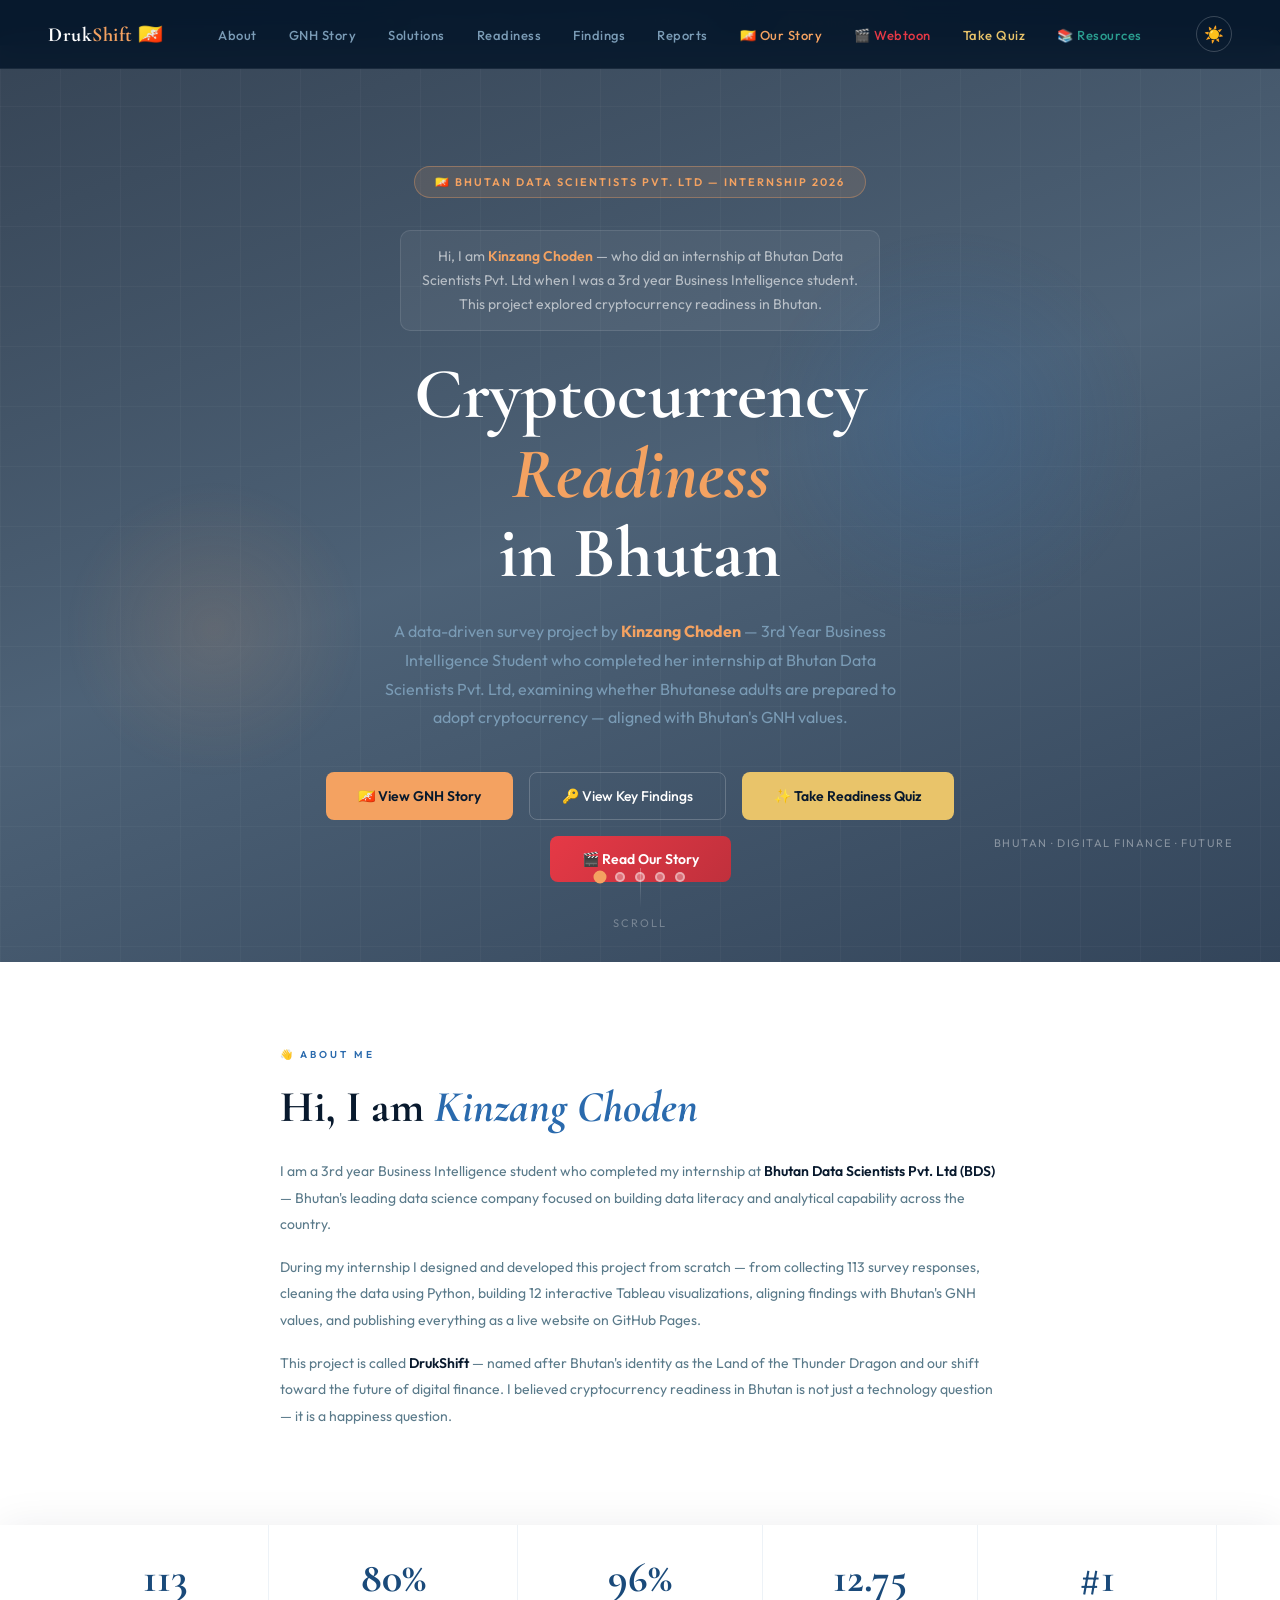
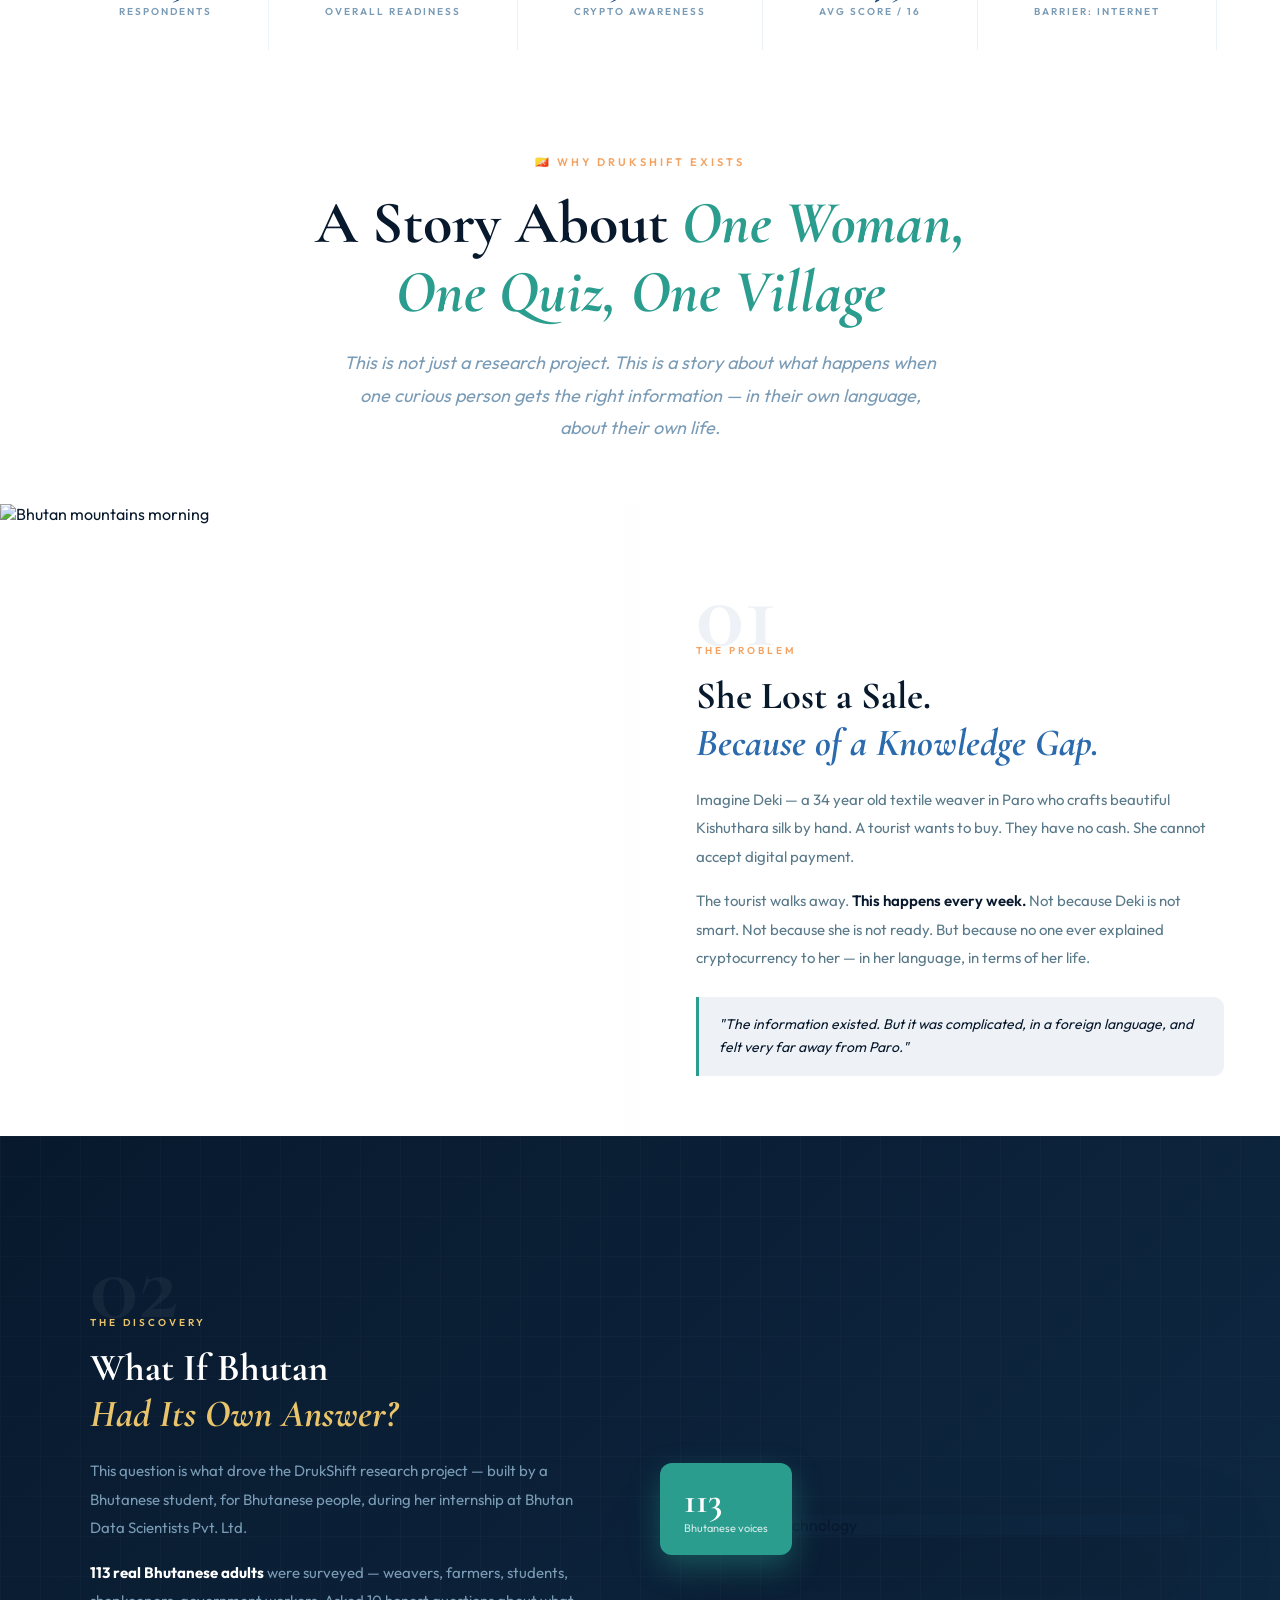
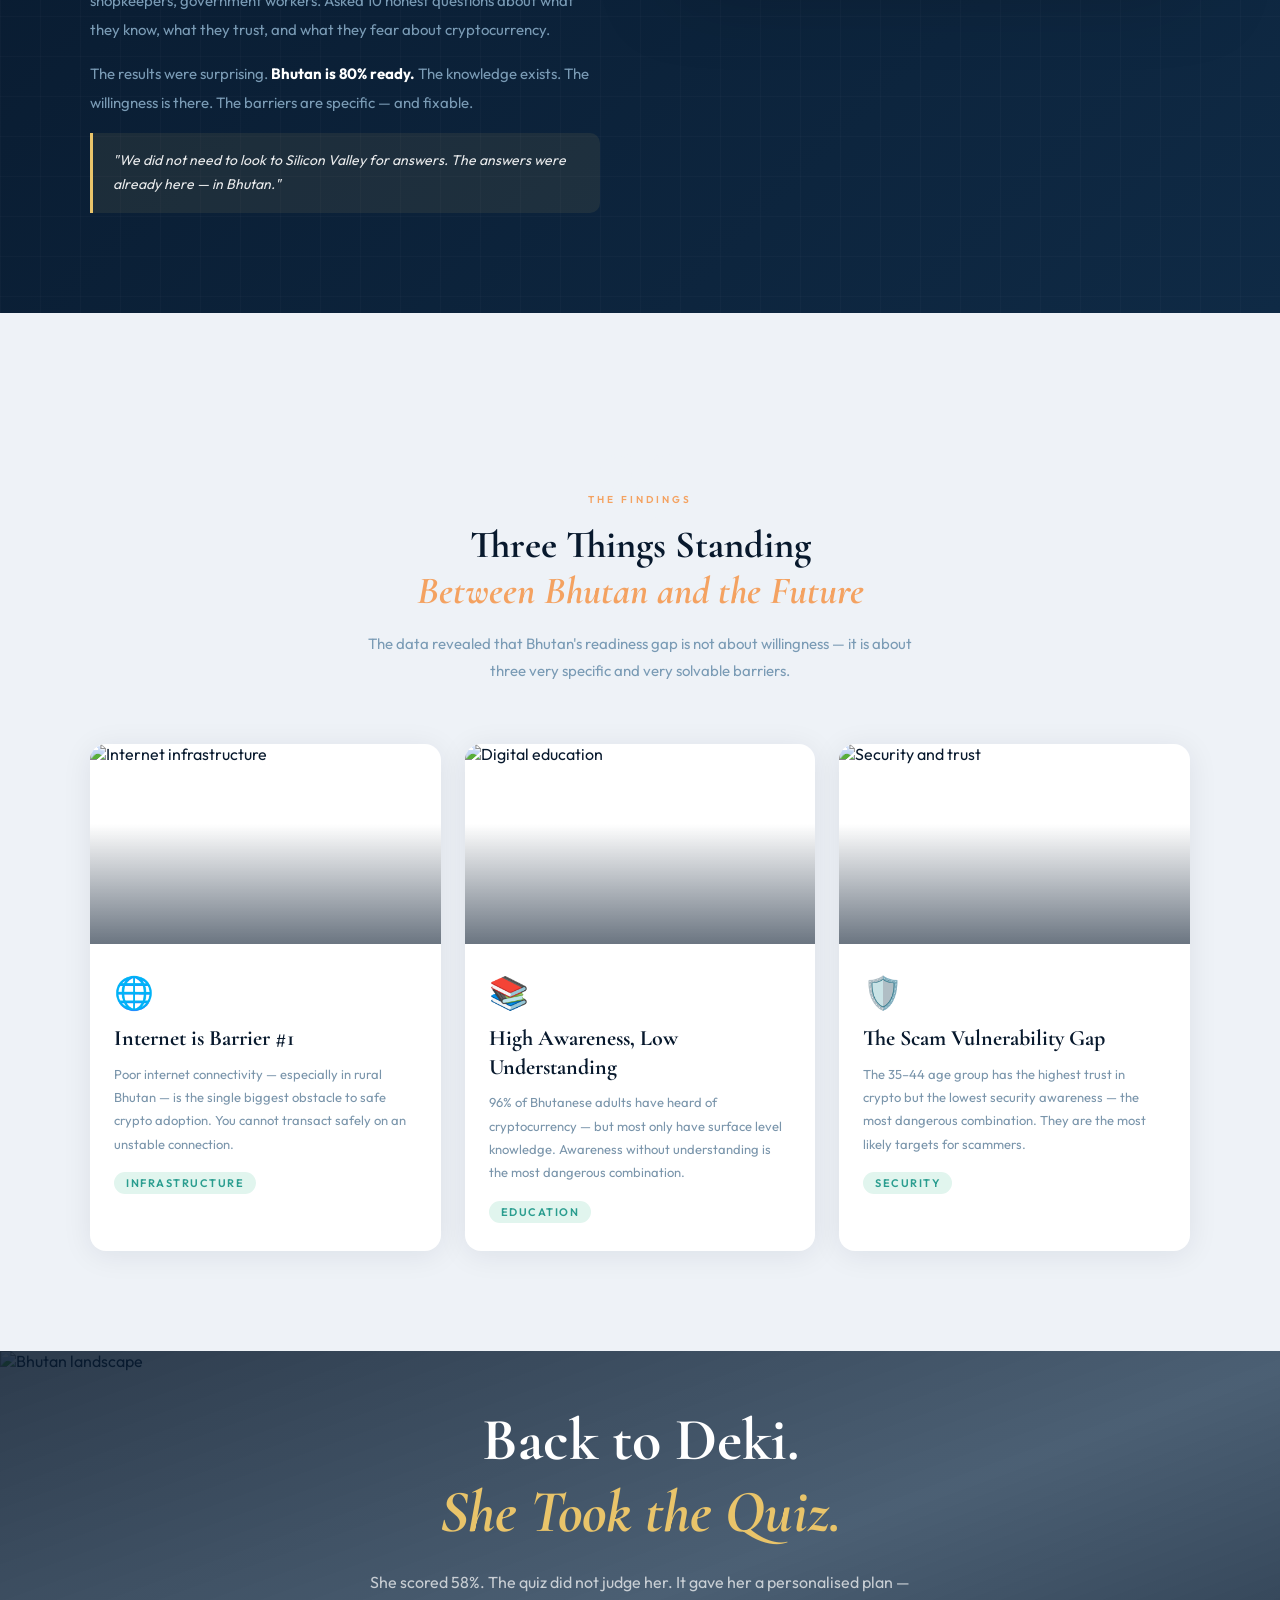
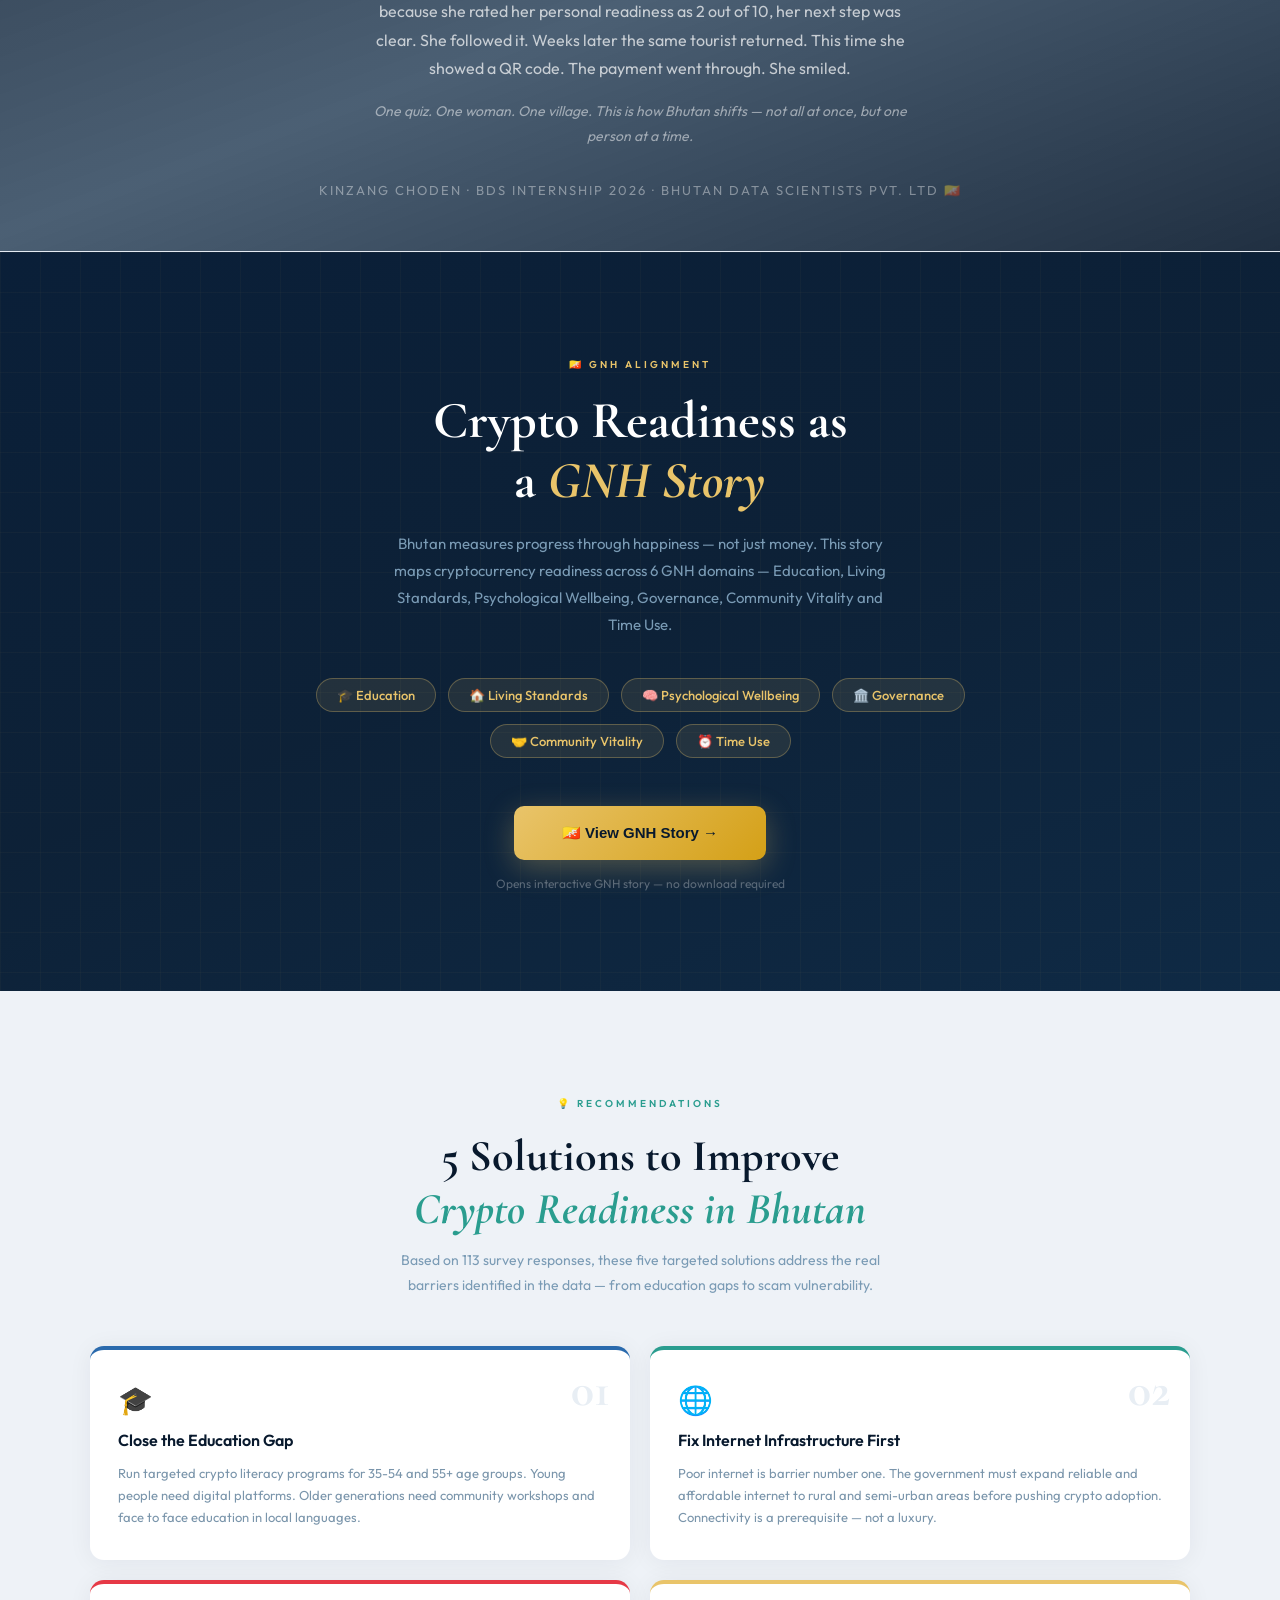
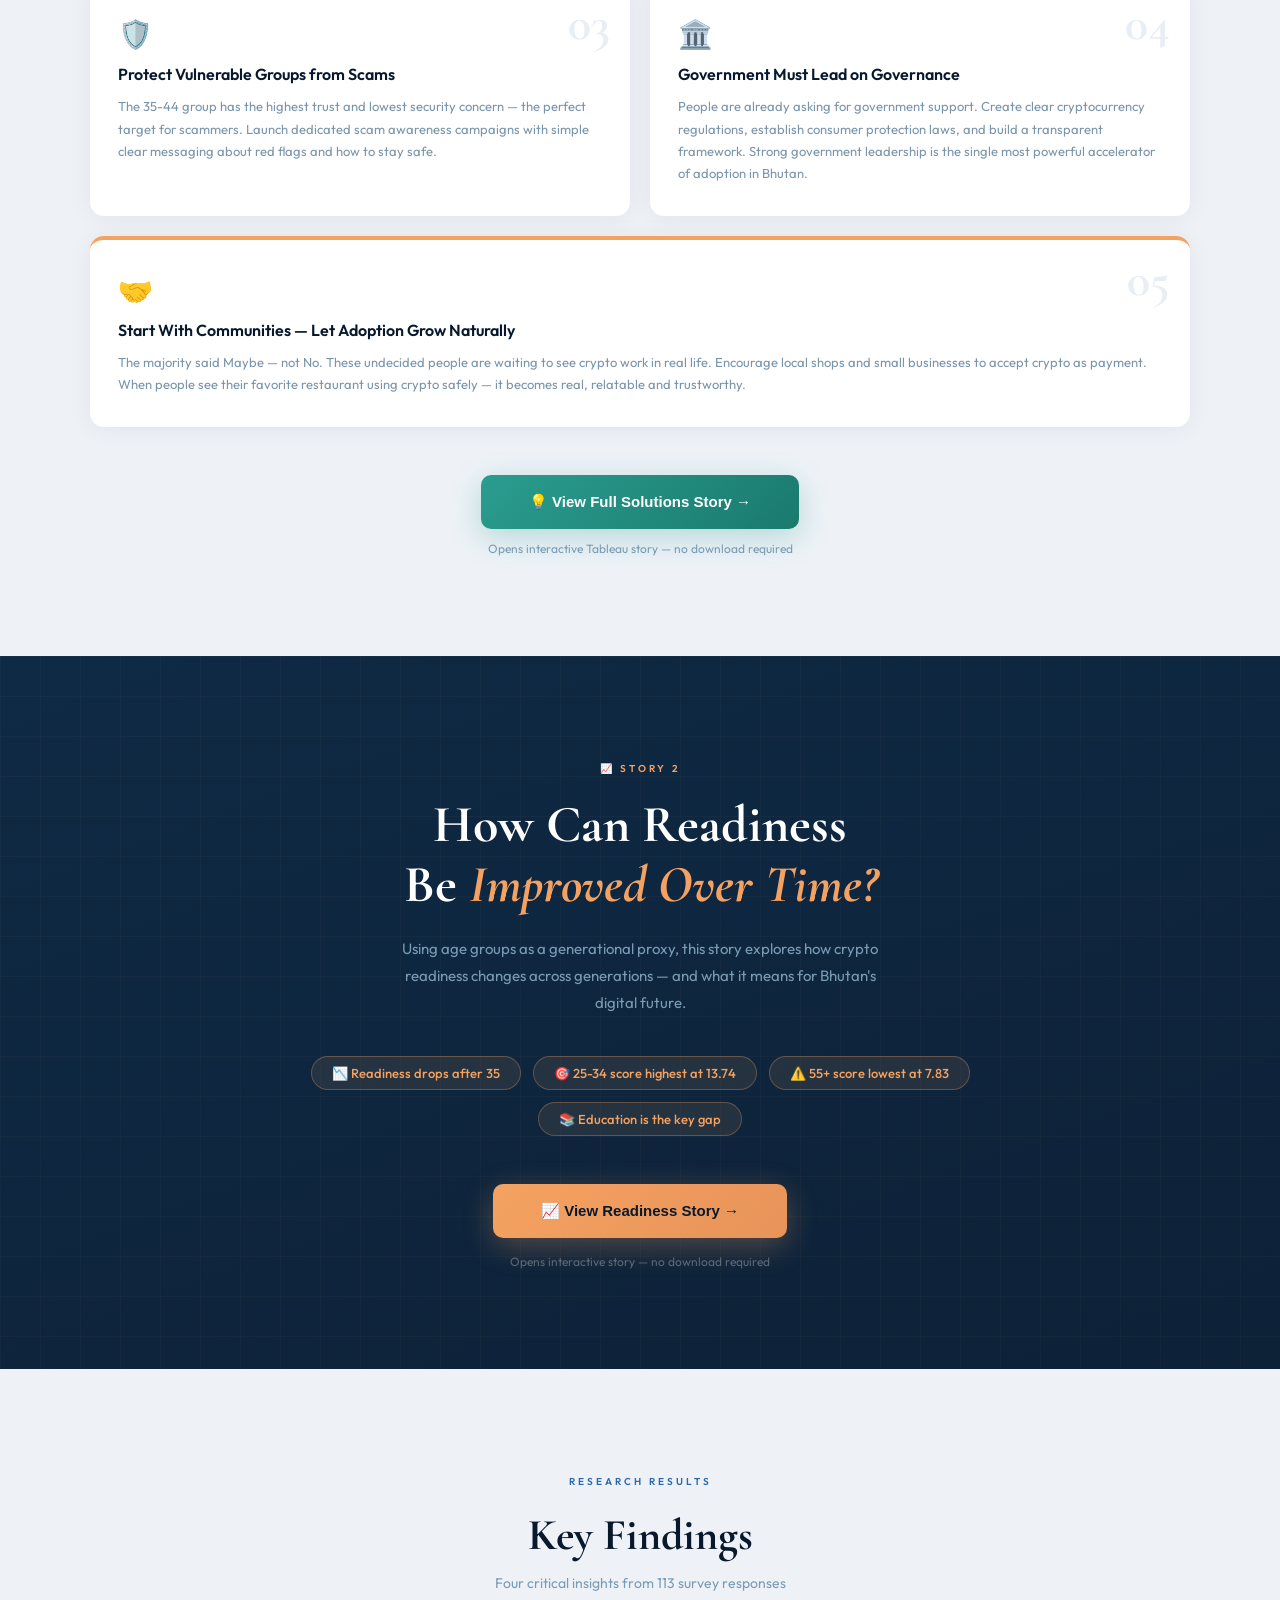
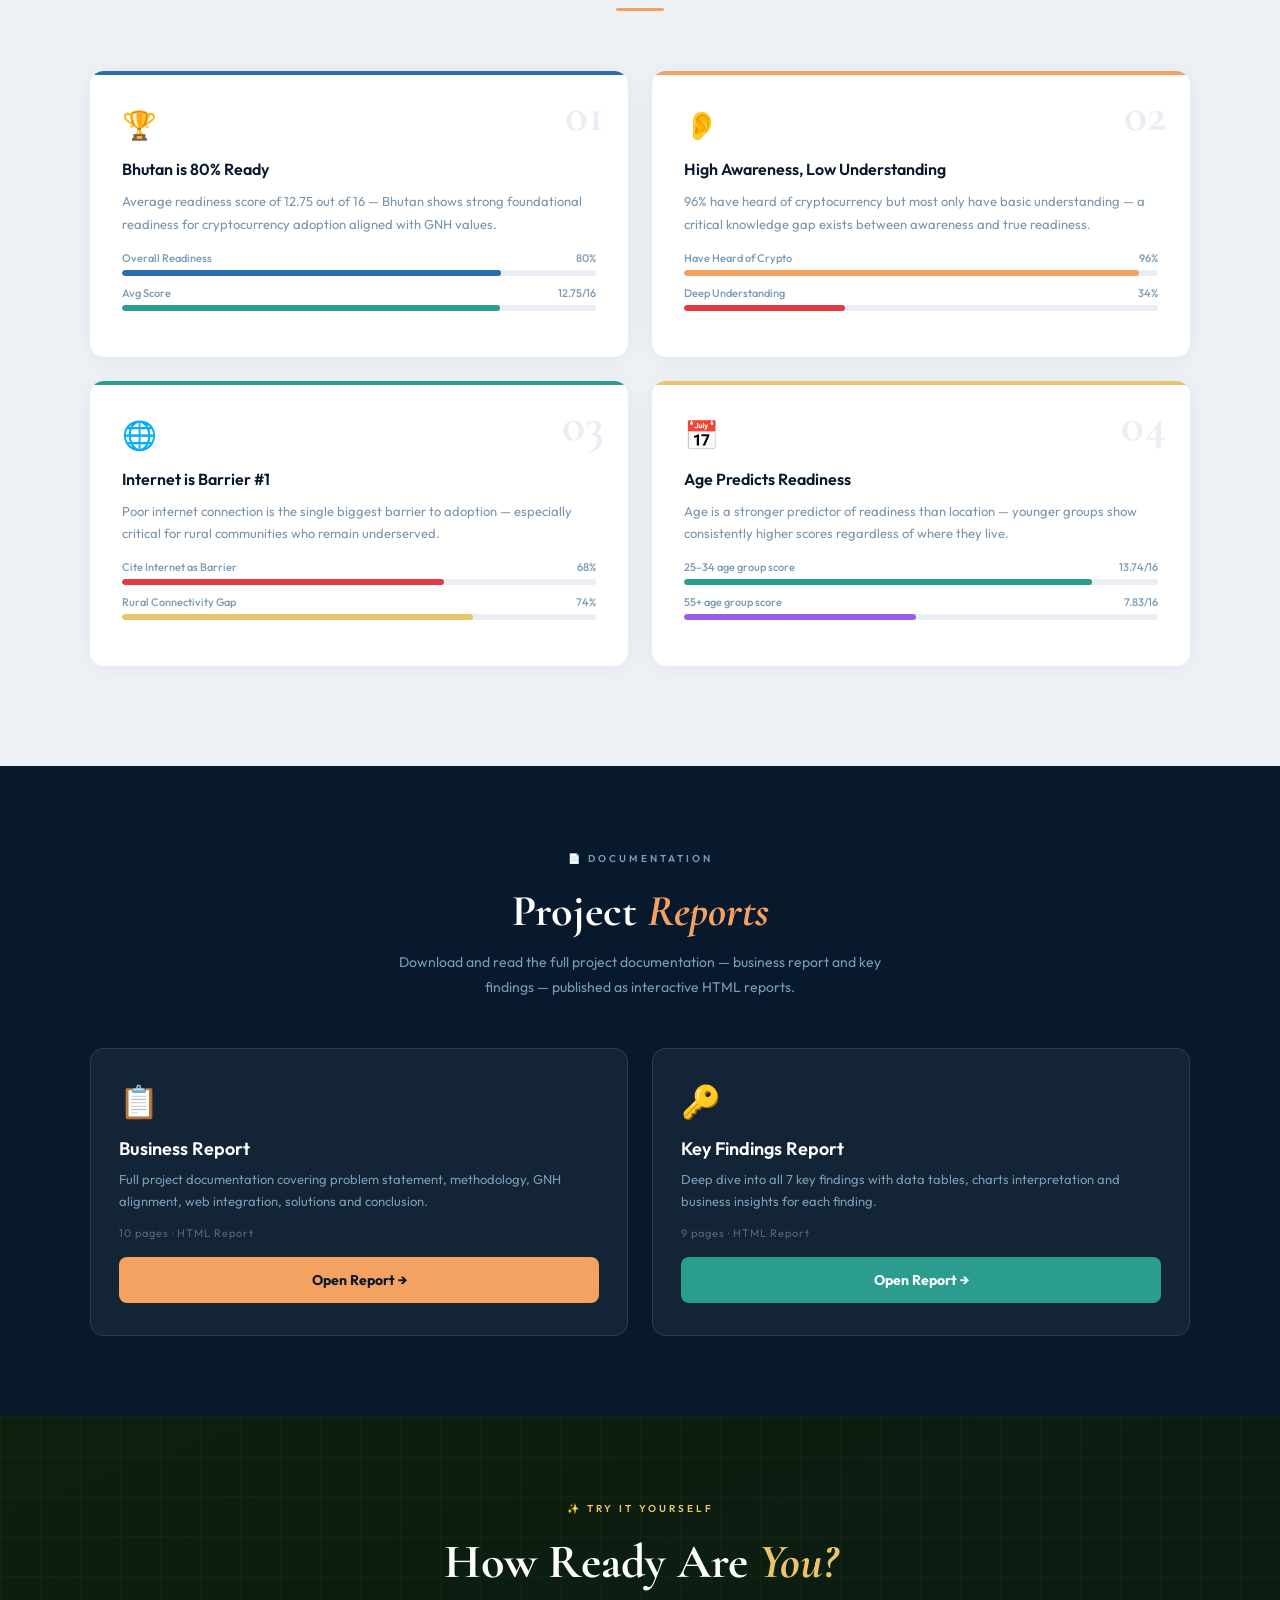
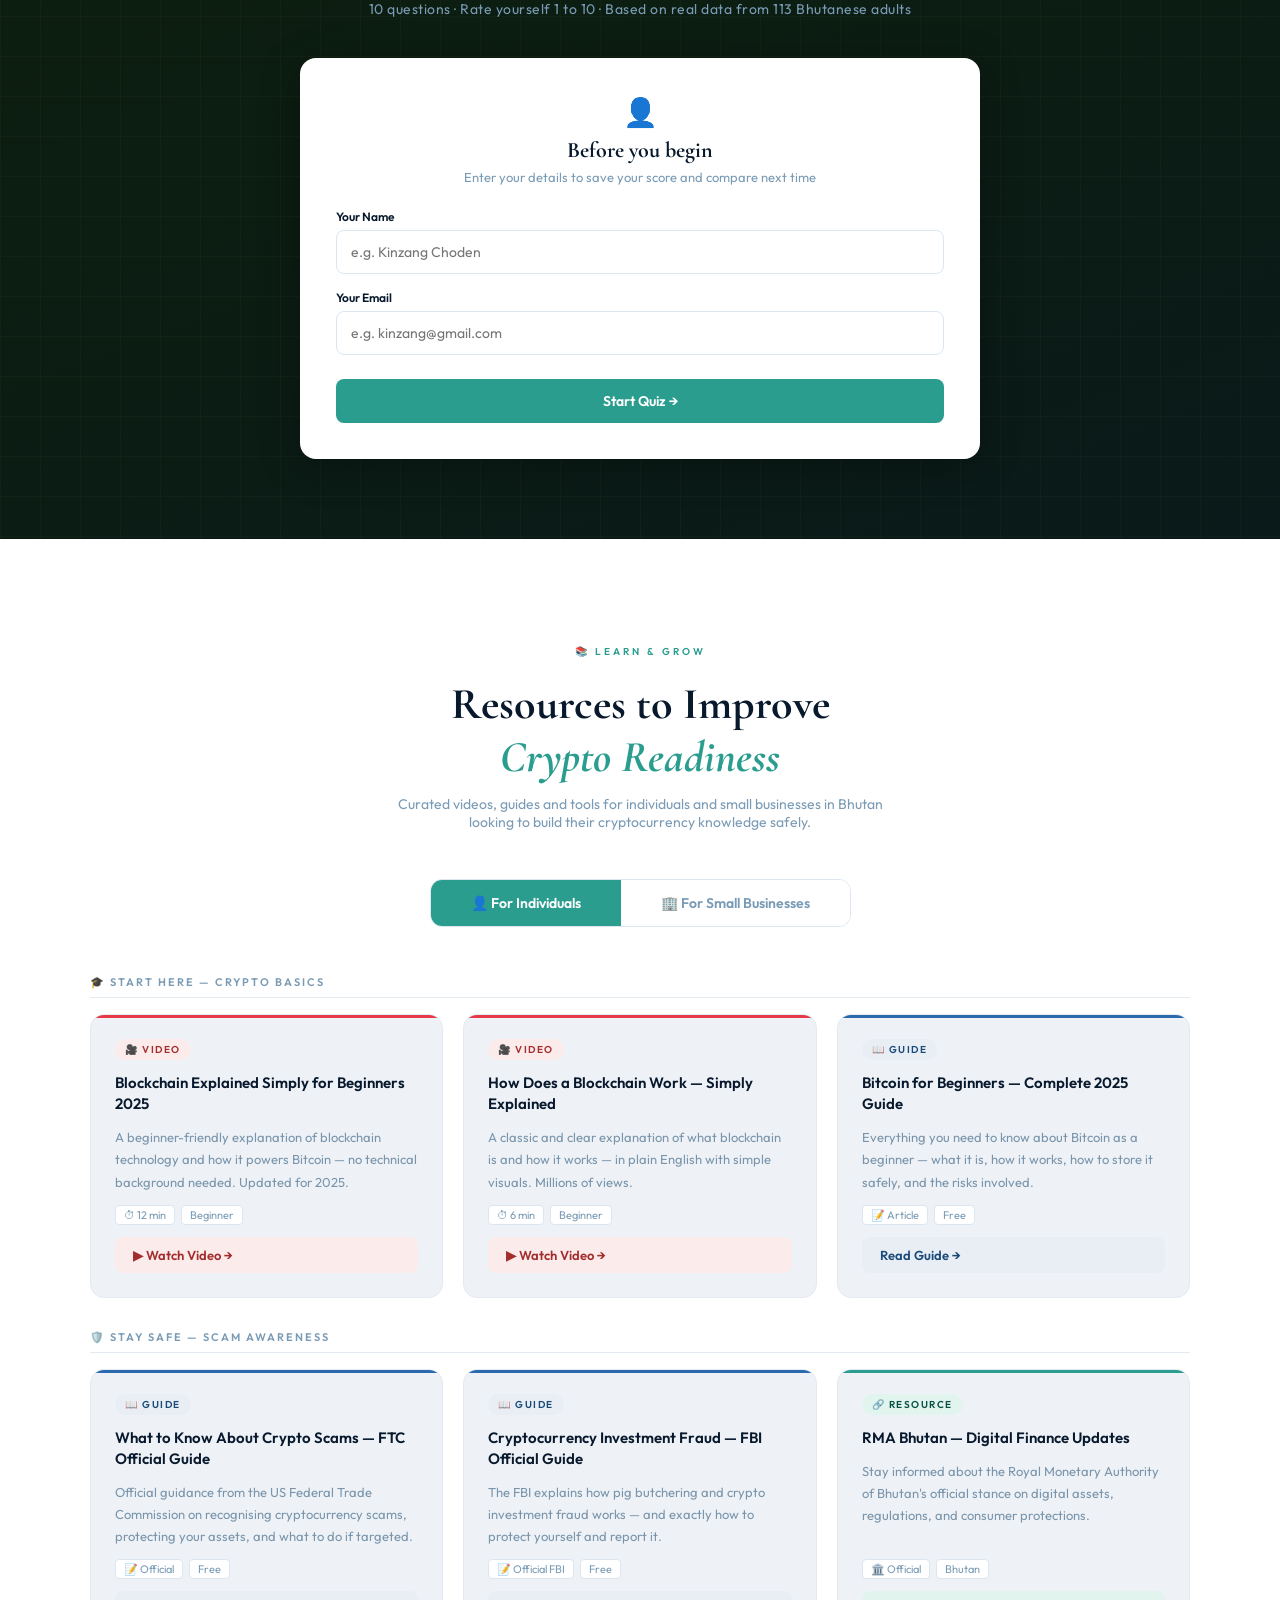
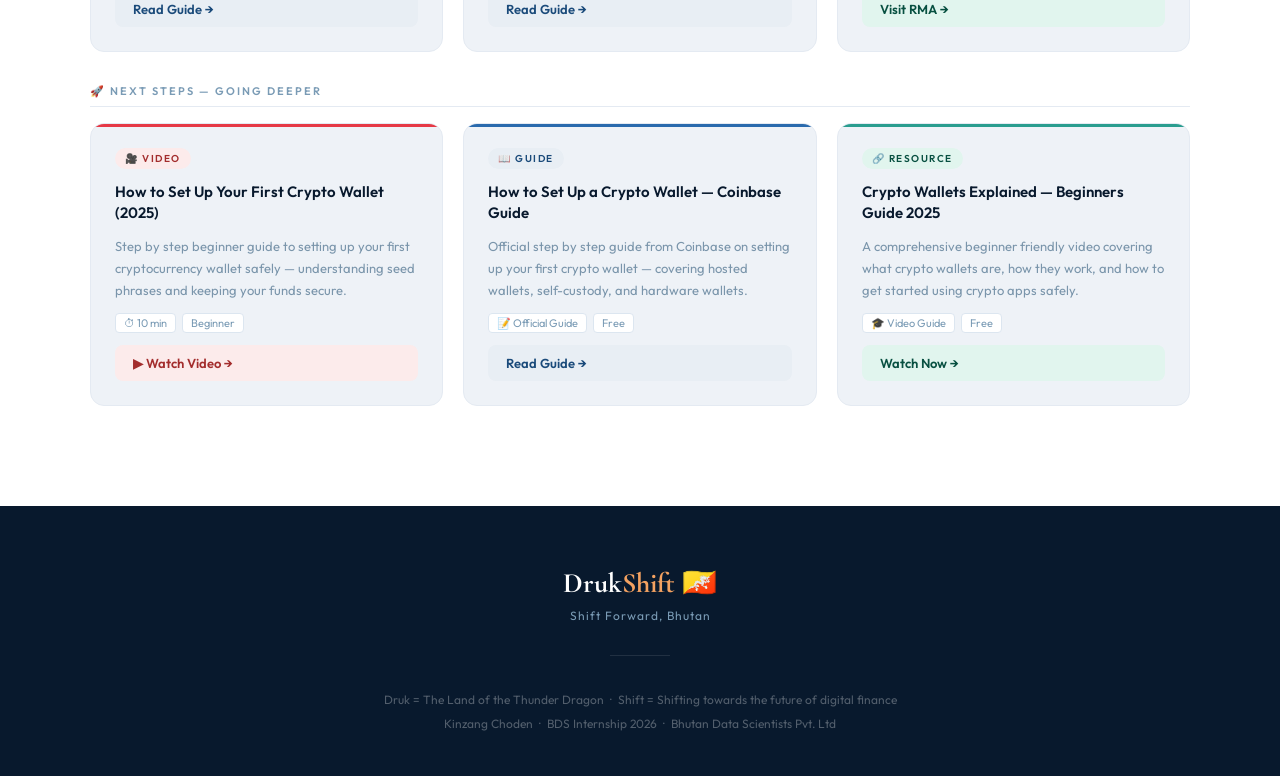
==== commit 985e15da: "added drukshift webtoon ssection and made some changes in website" ====
--- a/index.html
+++ b/index.html
@@ -15,41 +15,27 @@
 *{margin:0;padding:0;box-sizing:border-box;}
 html{scroll-behavior:smooth;}
 body{font-family:'Outfit',sans-serif;background:var(--light);color:var(--navy);overflow-x:hidden;}
-
-/* NAV */
 nav{position:fixed;top:0;left:0;right:0;z-index:100;display:flex;justify-content:space-between;align-items:center;padding:16px 48px;background:rgba(8,25,45,0.92);backdrop-filter:blur(12px);border-bottom:1px solid rgba(255,255,255,0.06);}
 .nav-logo{font-family:'Cormorant Garamond',serif;font-size:20px;font-weight:700;color:var(--white);letter-spacing:0.5px;}
 .nav-logo span{color:var(--accent);}
 .nav-links{display:flex;gap:32px;list-style:none;}
 .nav-links a{font-size:13px;font-weight:500;color:var(--muted);text-decoration:none;letter-spacing:0.5px;transition:color 0.2s;}
 .nav-links a:hover{color:var(--white);}
-
-/* HERO WITH SLIDESHOW */
 .hero{min-height:100vh;position:relative;display:flex;align-items:center;justify-content:center;padding:120px 48px 80px;overflow:hidden;}
-
-/* SLIDESHOW */
 .hero-slides{position:absolute;top:0;left:0;right:0;bottom:0;z-index:0;}
-.hero-slide{position:absolute;top:0;left:0;right:0;bottom:0;opacity:0;transition:opacity 1.5s ease;background-size:cover;background-position:center;background-repeat:no-repeat;}
-.hero-slide.active{opacity:1;}
+.hero-slide{position:absolute;top:0;left:0;right:0;bottom:0;opacity:0;transition:opacity 0.6s cubic-bezier(0.4,0,0.2,1),transform 0.6s cubic-bezier(0.4,0,0.2,1);background-size:cover;background-position:center;background-repeat:no-repeat;transform:scale(1.08);}
+.hero-slide.active{opacity:1;transform:scale(1);}
 .hero-slide:nth-child(1){background-image:url('https://images.unsplash.com/photo-1506905925346-21bda4d32df4?w=1920&q=80');}
 .hero-slide:nth-child(2){background-image:url('https://images.unsplash.com/photo-1639762681485-074b7f938ba0?w=1920&q=80');}
 .hero-slide:nth-child(3){background-image:url('https://images.unsplash.com/photo-1621761191319-c6fb62004040?w=1920&q=80');}
 .hero-slide:nth-child(4){background-image:url('https://images.unsplash.com/photo-1553729459-efe14ef6055d?w=1920&q=80');}
 .hero-slide:nth-child(5){background-image:url('https://images.unsplash.com/photo-1611974789855-9c2a0a7236a3?w=1920&q=80');}
-
-/* DARK OVERLAY ON EACH SLIDE */
 .hero-slide::after{content:'';position:absolute;inset:0;background:linear-gradient(160deg,rgba(8,25,45,0.80) 0%,rgba(15,42,69,0.72) 50%,rgba(10,31,56,0.82) 100%);}
-
-/* GRID OVERLAY */
 .hero-grid{position:absolute;inset:0;z-index:1;background-image:linear-gradient(rgba(255,255,255,0.03) 1px,transparent 1px),linear-gradient(90deg,rgba(255,255,255,0.03) 1px,transparent 1px);background-size:60px 60px;pointer-events:none;}
-
-/* GLOW ORBS */
 .hero-orb{position:absolute;border-radius:50%;pointer-events:none;}
 .hero-orb-1{top:20%;right:10%;width:400px;height:400px;background:radial-gradient(circle,rgba(42,106,173,0.2) 0%,transparent 70%);animation:pulse 4s ease-in-out infinite;z-index:2;}
 .hero-orb-2{bottom:20%;left:5%;width:300px;height:300px;background:radial-gradient(circle,rgba(244,162,97,0.12) 0%,transparent 70%);animation:pulse 5s ease-in-out infinite 1s;z-index:2;}
 @keyframes pulse{0%,100%{transform:scale(1);opacity:0.6;}50%{transform:scale(1.1);opacity:1;}}
-
-/* HERO CONTENT */
 .hero-content{max-width:720px;text-align:center;position:relative;z-index:3;}
 .hero-badge{display:inline-flex;align-items:center;gap:8px;background:rgba(244,162,97,0.12);border:1px solid rgba(244,162,97,0.35);color:var(--accent);font-size:11px;font-weight:600;letter-spacing:2px;text-transform:uppercase;padding:8px 20px;border-radius:50px;margin-bottom:32px;animation:fadeDown 0.6s ease both;}
 .hero h1{font-family:'Cormorant Garamond',serif;font-size:clamp(40px,7vw,72px);font-weight:700;color:var(--white);line-height:1.1;margin-bottom:24px;animation:fadeUp 0.6s 0.1s ease both;}
@@ -58,43 +44,26 @@
 .hero-intro strong{color:var(--accent);font-weight:600;}
 .hero-desc{font-size:16px;color:var(--muted);line-height:1.8;max-width:520px;margin:0 auto 40px;animation:fadeUp 0.6s 0.2s ease both;}
 .hero-buttons{display:flex;gap:16px;justify-content:center;flex-wrap:wrap;animation:fadeUp 0.6s 0.3s ease both;}
-
-/* SLIDE DOTS */
 .hero-dots{position:absolute;bottom:80px;left:50%;transform:translateX(-50%);display:flex;gap:10px;z-index:4;}
 .hero-dot{width:10px;height:10px;border-radius:50%;background:rgba(255,255,255,0.3);border:2px solid rgba(255,255,255,0.4);cursor:pointer;padding:0;transition:all 0.3s;}
 .hero-dot.active{background:var(--accent);border-color:var(--accent);transform:scale(1.3);}
 .hero-dot:hover{background:rgba(255,255,255,0.6);}
-
-/* SLIDE CAPTION */
-.hero-caption{position:absolute;bottom:112px;right:48px;z-index:4;font-size:11px;color:rgba(255,255,255,0.4);letter-spacing:1.5px;text-align:right;text-transform:uppercase;}
-
-/* SLIDE COUNTER */
-.hero-counter{position:absolute;top:50%;right:48px;transform:translateY(-50%);z-index:4;display:flex;flex-direction:column;gap:6px;align-items:center;}
-.hero-counter-line{width:1px;height:60px;background:rgba(255,255,255,0.15);}
-.hero-counter-text{font-size:11px;color:rgba(255,255,255,0.3);letter-spacing:2px;writing-mode:vertical-rl;}
-
-/* SCROLL HINT */
+.hero-caption{position:absolute;bottom:112px;right:48px;z-index:4;font-size:11px;color:rgba(255,255,255,0.4);letter-spacing:1.5px;text-align:right;text-transform:uppercase;transition:opacity 0.3s ease;}
 .scroll-hint{position:absolute;bottom:32px;left:50%;transform:translateX(-50%);display:flex;flex-direction:column;align-items:center;gap:8px;color:rgba(255,255,255,0.3);font-size:11px;letter-spacing:2px;text-transform:uppercase;z-index:4;}
 .scroll-line{width:1px;height:40px;background:linear-gradient(to bottom,rgba(255,255,255,0.3),transparent);animation:scrollPulse 2s ease-in-out infinite;}
 @keyframes scrollPulse{0%,100%{opacity:0.3;}50%{opacity:1;}}
-
-/* BUTTONS */
 .btn-primary{display:inline-flex;align-items:center;gap:10px;background:var(--accent);color:var(--navy);font-size:14px;font-weight:600;padding:14px 32px;border-radius:8px;border:none;cursor:pointer;text-decoration:none;transition:all 0.25s;}
 .btn-primary:hover{background:#e8935a;transform:translateY(-2px);box-shadow:0 12px 30px rgba(244,162,97,0.35);}
 .btn-secondary{display:inline-flex;align-items:center;gap:10px;background:transparent;color:var(--white);font-size:14px;font-weight:500;padding:14px 32px;border-radius:8px;border:1px solid rgba(255,255,255,0.2);cursor:pointer;text-decoration:none;transition:all 0.25s;}
 .btn-secondary:hover{border-color:rgba(255,255,255,0.5);background:rgba(255,255,255,0.06);transform:translateY(-2px);}
 .btn-quiz{display:inline-flex;align-items:center;gap:10px;background:var(--gold);color:var(--navy);font-size:14px;font-weight:600;padding:14px 32px;border-radius:8px;text-decoration:none;transition:all 0.25s;}
 .btn-quiz:hover{background:#d4a017;transform:translateY(-2px);}
-
-/* ABOUT */
 .about-section{background:var(--white);padding:80px 48px;}
 .about-inner-simple{max-width:720px;margin:0 auto;}
 .about-inner-simple h2{font-family:'Cormorant Garamond',serif;font-size:clamp(28px,4vw,44px);font-weight:700;color:var(--navy);margin-bottom:24px;line-height:1.2;}
 .about-inner-simple h2 em{font-style:italic;color:var(--mid);}
 .about-inner-simple p{font-size:14px;color:#5a7a8a;line-height:1.9;margin-bottom:16px;}
 .about-inner-simple strong{color:var(--navy);font-weight:600;}
-
-/* STATS */
 .stats-section{background:var(--white);box-shadow:0 2px 40px rgba(8,25,45,0.08);display:flex;justify-content:center;flex-wrap:wrap;border-bottom:1px solid #e4eaf2;}
 .stat-item{padding:32px 56px;text-align:center;border-right:1px solid #edf2f7;position:relative;transition:background 0.2s;}
 .stat-item:last-child{border-right:none;}
@@ -103,11 +72,7 @@
 .stat-item:hover::after{transform:translateX(-50%) scaleX(1);}
 .stat-num{font-family:'Cormorant Garamond',serif;font-size:42px;font-weight:700;color:var(--blue);line-height:1;margin-bottom:6px;}
 .stat-lbl{font-size:10px;font-weight:600;color:var(--muted);letter-spacing:2px;text-transform:uppercase;}
-
-/* SECTION TAG */
 .section-tag{display:inline-block;font-size:10px;font-weight:600;letter-spacing:3px;text-transform:uppercase;color:var(--accent);margin-bottom:20px;}
-
-/* GNH */
 .gnh-section{padding:100px 48px;background:linear-gradient(160deg,#0a1f38 0%,#0d2137 50%,#0f2a45 100%);position:relative;overflow:hidden;text-align:center;}
 .gnh-section::before{content:'';position:absolute;inset:0;background-image:linear-gradient(rgba(233,196,106,0.03) 1px,transparent 1px),linear-gradient(90deg,rgba(233,196,106,0.03) 1px,transparent 1px);background-size:40px 40px;}
 .gnh-inner{position:relative;z-index:2;max-width:700px;margin:0 auto;}
@@ -120,8 +85,6 @@
 .btn-gnh{display:inline-flex;align-items:center;gap:12px;background:linear-gradient(135deg,var(--gold),#d4a017);color:var(--navy);font-size:15px;font-weight:700;padding:18px 48px;border-radius:10px;border:none;cursor:pointer;transition:all 0.3s;box-shadow:0 8px 30px rgba(233,196,106,0.3);}
 .btn-gnh:hover{transform:translateY(-3px);box-shadow:0 16px 40px rgba(233,196,106,0.45);}
 .btn-note{display:block;margin-top:16px;font-size:12px;color:rgba(255,255,255,0.3);}
-
-/* SOLUTIONS */
 .solutions-section{padding:100px 48px;background:var(--light);}
 .solutions-inner{max-width:1100px;margin:0 auto;text-align:center;}
 .solutions-inner h2{font-family:'Cormorant Garamond',serif;font-size:clamp(28px,4vw,44px);font-weight:700;color:var(--navy);margin-bottom:12px;line-height:1.2;}
@@ -142,8 +105,6 @@
 .solution-card:nth-child(5){border-top:4px solid var(--accent);}
 .btn-solutions{display:inline-flex;align-items:center;gap:12px;background:linear-gradient(135deg,var(--teal),#1a7a6e);color:var(--white);font-size:15px;font-weight:700;padding:18px 48px;border-radius:10px;border:none;cursor:pointer;transition:all 0.3s;box-shadow:0 8px 30px rgba(42,157,143,0.3);}
 .btn-solutions:hover{transform:translateY(-3px);box-shadow:0 16px 40px rgba(42,157,143,0.45);}
-
-/* READINESS */
 .readiness-section{padding:100px 48px;background:linear-gradient(160deg,#0f2a45 0%,#0d2137 100%);text-align:center;position:relative;overflow:hidden;}
 .readiness-section::before{content:'';position:absolute;inset:0;background-image:linear-gradient(rgba(244,162,97,0.03) 1px,transparent 1px),linear-gradient(90deg,rgba(244,162,97,0.03) 1px,transparent 1px);background-size:40px 40px;}
 .readiness-inner{position:relative;z-index:2;max-width:700px;margin:0 auto;}
@@ -154,8 +115,6 @@
 .readiness-pill{background:rgba(244,162,97,0.1);border:1px solid rgba(244,162,97,0.3);color:var(--accent);font-size:13px;font-weight:500;padding:8px 20px;border-radius:50px;}
 .btn-readiness{display:inline-flex;align-items:center;gap:12px;background:linear-gradient(135deg,var(--accent),#e8935a);color:var(--navy);font-size:15px;font-weight:700;padding:18px 48px;border-radius:10px;border:none;cursor:pointer;transition:all 0.3s;box-shadow:0 8px 30px rgba(244,162,97,0.3);}
 .btn-readiness:hover{transform:translateY(-3px);box-shadow:0 16px 40px rgba(244,162,97,0.45);}
-
-/* FINDINGS */
 .findings-section{padding:100px 48px;background:var(--light);}
 .findings-inner{max-width:1100px;margin:0 auto;}
 .section-header{text-align:center;margin-bottom:60px;}
@@ -174,8 +133,6 @@
 .finding-icon{font-size:28px;margin-bottom:16px;}
 .finding-card h3{font-size:16px;font-weight:600;color:var(--navy);margin-bottom:10px;line-height:1.4;}
 .finding-card p{font-size:13px;color:#7a95ab;line-height:1.7;}
-
-/* REPORTS */
 .reports-section{padding:80px 48px;background:var(--navy);}
 .reports-inner{max-width:1100px;margin:0 auto;text-align:center;}
 .reports-inner h2{font-family:'Cormorant Garamond',serif;font-size:clamp(28px,4vw,44px);font-weight:700;color:var(--white);margin-bottom:12px;line-height:1.2;}
@@ -192,8 +149,6 @@
 .btn-report:hover{background:#e8935a;transform:translateY(-2px);}
 .btn-report-teal{background:var(--teal);color:var(--white);}
 .btn-report-teal:hover{background:#228b7e;}
-
-/* QUIZ */
 .quiz-section{padding:80px 48px;background:linear-gradient(160deg,#0d1f0d 0%,#0a1a1a 100%);position:relative;overflow:hidden;}
 .quiz-section::before{content:'';position:absolute;inset:0;background-image:linear-gradient(rgba(233,196,106,0.03) 1px,transparent 1px),linear-gradient(90deg,rgba(233,196,106,0.03) 1px,transparent 1px);background-size:40px 40px;}
 .quiz-outer{position:relative;z-index:2;max-width:680px;margin:0 auto;}
@@ -242,16 +197,12 @@
 .q-domain-fill{height:100%;border-radius:3px;transition:width 0.8s ease;}
 .q-btn-restart{width:100%;padding:13px;background:var(--teal);color:var(--white);border:none;border-radius:8px;font-size:14px;font-weight:600;font-family:'Outfit',sans-serif;cursor:pointer;transition:all 0.2s;margin-top:20px;}
 .q-btn-restart:hover{background:#1a7a6e;}
-
-/* FOOTER */
 footer{background:var(--navy);padding:60px 48px 40px;text-align:center;}
 .footer-logo{font-family:'Cormorant Garamond',serif;font-size:28px;font-weight:700;color:var(--white);margin-bottom:8px;}
 .footer-logo span{color:var(--accent);}
 .footer-tagline{font-size:12px;color:var(--muted);letter-spacing:1px;margin-bottom:32px;}
 .footer-divider{width:60px;height:1px;background:rgba(255,255,255,0.1);margin:0 auto 32px;}
 .footer-info{font-size:12px;color:rgba(255,255,255,0.3);line-height:2;}
-
-/* MODAL */
 .modal-overlay,.gnh-modal-overlay{position:fixed;inset:0;background:rgba(8,25,45,0.95);backdrop-filter:blur(12px);z-index:1000;display:none;align-items:center;justify-content:center;padding:16px;opacity:0;transition:opacity 0.3s;}
 .modal-overlay.active,.gnh-modal-overlay.active{display:flex;opacity:1;}
 .modal{background:var(--white);border-radius:20px;width:100%;max-width:1500px;height:95vh;overflow:hidden;box-shadow:0 40px 80px rgba(0,0,0,0.6);display:flex;flex-direction:column;transform:scale(0.95);transition:transform 0.3s;}
@@ -265,8 +216,6 @@
 .modal-close:hover{background:rgba(255,255,255,0.25);color:var(--white);transform:rotate(90deg);}
 .modal-body{flex:1;overflow:auto;background:#f0f4f8;display:flex;align-items:flex-start;justify-content:center;padding:24px;}
 .modal-body tableau-viz{width:100% !important;min-height:850px;border-radius:12px;overflow:hidden;}
-
-/* ANIMATIONS */
 @keyframes fadeUp{from{opacity:0;transform:translateY(24px);}to{opacity:1;transform:translateY(0);}}
 @keyframes fadeDown{from{opacity:0;transform:translateY(-16px);}to{opacity:1;transform:translateY(0);}}
 .stat-item{animation:fadeUp 0.5s ease both;}
@@ -275,8 +224,6 @@
 .stat-item:nth-child(3){animation-delay:0.15s;}
 .stat-item:nth-child(4){animation-delay:0.2s;}
 .stat-item:nth-child(5){animation-delay:0.25s;}
-
-/* QUIZ SOLUTIONS */
 .qs-divider{height:1px;background:#e8eef4;margin:24px 0;}
 .qs-heading{font-family:'Cormorant Garamond',serif;font-size:22px;font-weight:700;color:var(--navy);margin-bottom:6px;}
 .qs-sub{font-size:13px;color:var(--muted);margin-bottom:18px;line-height:1.6;}
@@ -318,8 +265,6 @@
 .qs-road-content span{font-size:11px;color:var(--muted);line-height:1.5;}
 .qs-road-bar-wrap{margin-top:5px;height:3px;background:#dce6f0;border-radius:2px;overflow:hidden;}
 .qs-road-bar{height:100%;border-radius:2px;background:var(--teal);}
-
-/* RESOURCES */
 .resources-section{padding:100px 48px;background:var(--white);}
 .resources-inner{max-width:1100px;margin:0 auto;}
 .resources-header{text-align:center;margin-bottom:48px;}
@@ -355,8 +300,67 @@
 .res-card-btn.link{background:#e1f5ee;color:#085041;}
 .res-card-btn.link:hover{background:var(--teal);color:var(--white);}
 .res-category-label{font-size:11px;font-weight:600;letter-spacing:2px;text-transform:uppercase;color:var(--muted);margin:32px 0 16px;padding-bottom:8px;border-bottom:1px solid #e4eaf2;}
-
-/* MOBILE */
+/* ── STORY SECTION ── */
+.story-section{padding:0;background:var(--white);overflow:hidden;}
+.story-intro{padding:100px 48px 60px;text-align:center;background:var(--white);}
+.story-intro-tag{display:inline-flex;align-items:center;gap:8px;font-size:11px;font-weight:600;letter-spacing:3px;text-transform:uppercase;color:var(--accent);margin-bottom:20px;}
+.story-intro h2{font-family:'Cormorant Garamond',serif;font-size:clamp(36px,5vw,60px);font-weight:700;color:var(--navy);line-height:1.15;margin-bottom:20px;}
+.story-intro h2 em{font-style:italic;color:var(--teal);}
+.story-intro-lead{font-size:18px;color:var(--muted);line-height:1.8;max-width:600px;margin:0 auto;font-style:italic;}
+.story-ch1{display:grid;grid-template-columns:1fr 1fr;min-height:520px;}
+.story-ch1-img{position:relative;overflow:hidden;}
+.story-ch1-img img{width:100%;height:100%;object-fit:cover;display:block;transition:transform 8s ease;}
+.story-ch1-img:hover img{transform:scale(1.05);}
+.story-ch1-img::after{content:'';position:absolute;inset:0;background:linear-gradient(to right,transparent 60%,var(--white) 100%);}
+.story-ch1-text{padding:60px 56px;display:flex;flex-direction:column;justify-content:center;background:var(--white);}
+.story-ch-num{font-family:'Cormorant Garamond',serif;font-size:100px;font-weight:700;color:#eef2f7;line-height:1;margin-bottom:-20px;}
+.story-ch-label{font-size:10px;font-weight:600;letter-spacing:3px;text-transform:uppercase;color:var(--accent);margin-bottom:16px;}
+.story-ch1-text h3{font-family:'Cormorant Garamond',serif;font-size:clamp(28px,3vw,40px);font-weight:700;color:var(--navy);line-height:1.2;margin-bottom:20px;}
+.story-ch1-text h3 em{font-style:italic;color:var(--mid);}
+.story-ch1-text p{font-size:15px;color:#5a7a8a;line-height:1.9;margin-bottom:16px;}
+.story-ch1-text strong{color:var(--navy);font-weight:600;}
+.story-quote{background:var(--light);border-left:3px solid var(--teal);border-radius:0 10px 10px 0;padding:16px 20px;margin-top:8px;font-size:14px;font-style:italic;color:var(--navy);line-height:1.7;}
+.story-ch2{background:linear-gradient(135deg,#08192d 0%,#0f2a45 100%);padding:100px 48px;position:relative;overflow:hidden;}
+.story-ch2::before{content:'';position:absolute;inset:0;background-image:linear-gradient(rgba(255,255,255,0.02) 1px,transparent 1px),linear-gradient(90deg,rgba(255,255,255,0.02) 1px,transparent 1px);background-size:40px 40px;}
+.story-ch2-inner{max-width:1100px;margin:0 auto;display:grid;grid-template-columns:1fr 1fr;gap:80px;align-items:center;position:relative;z-index:2;}
+.story-ch2-text .story-ch-num{color:rgba(255,255,255,0.05);}
+.story-ch2-text .story-ch-label{color:var(--gold);}
+.story-ch2-text h3{font-family:'Cormorant Garamond',serif;font-size:clamp(28px,3vw,42px);font-weight:700;color:var(--white);line-height:1.2;margin-bottom:20px;}
+.story-ch2-text h3 em{font-style:italic;color:var(--gold);}
+.story-ch2-text p{font-size:15px;color:var(--muted);line-height:1.9;margin-bottom:16px;}
+.story-ch2-text strong{color:var(--white);}
+.story-ch2-img-wrap{position:relative;}
+.story-ch2-img-wrap img{width:100%;border-radius:16px;box-shadow:0 40px 80px rgba(0,0,0,0.5);display:block;}
+.story-ch2-img-badge{position:absolute;bottom:-20px;left:-20px;background:var(--teal);color:var(--white);padding:20px 24px;border-radius:12px;box-shadow:0 12px 30px rgba(42,157,143,0.4);}
+.story-ch2-img-badge .badge-num{font-family:'Cormorant Garamond',serif;font-size:36px;font-weight:700;line-height:1;}
+.story-ch2-img-badge .badge-lbl{font-size:11px;opacity:0.8;margin-top:2px;}
+.story-ch3{padding:100px 48px;background:var(--light);}
+.story-ch3-inner{max-width:1100px;margin:0 auto;}
+.story-ch3-header{text-align:center;margin-bottom:60px;}
+.story-ch3-header h3{font-family:'Cormorant Garamond',serif;font-size:clamp(28px,3vw,44px);font-weight:700;color:var(--navy);line-height:1.2;margin-bottom:16px;}
+.story-ch3-header h3 em{font-style:italic;color:var(--accent);}
+.story-ch3-header p{font-size:15px;color:var(--muted);max-width:560px;margin:0 auto;line-height:1.8;}
+.story-cards{display:grid;grid-template-columns:repeat(3,1fr);gap:24px;margin-top:48px;}
+.story-card{background:var(--white);border-radius:16px;overflow:hidden;box-shadow:0 4px 30px rgba(8,25,45,0.08);transition:transform 0.3s,box-shadow 0.3s;}
+.story-card:hover{transform:translateY(-8px);box-shadow:0 20px 50px rgba(8,25,45,0.15);}
+.story-card-img{height:200px;overflow:hidden;position:relative;}
+.story-card-img img{width:100%;height:100%;object-fit:cover;transition:transform 6s ease;}
+.story-card:hover .story-card-img img{transform:scale(1.08);}
+.story-card-img-overlay{position:absolute;inset:0;background:linear-gradient(to bottom,transparent 40%,rgba(8,25,45,0.6) 100%);}
+.story-card-body{padding:28px 24px;}
+.story-card-icon{font-size:32px;margin-bottom:12px;}
+.story-card-body h4{font-family:'Cormorant Garamond',serif;font-size:22px;font-weight:700;color:var(--navy);margin-bottom:10px;line-height:1.3;}
+.story-card-body p{font-size:13px;color:#7a95ab;line-height:1.8;}
+.story-card-tag{display:inline-block;margin-top:16px;font-size:11px;font-weight:600;letter-spacing:1.5px;text-transform:uppercase;color:var(--teal);padding:4px 12px;background:#e1f5ee;border-radius:50px;}
+.story-finale{position:relative;height:500px;overflow:hidden;}
+.story-finale-img{width:100%;height:100%;object-fit:cover;display:block;}
+.story-finale-overlay{position:absolute;inset:0;background:linear-gradient(160deg,rgba(8,25,45,0.85) 0%,rgba(15,42,69,0.75) 50%,rgba(8,25,45,0.90) 100%);}
+.story-finale-content{position:absolute;inset:0;display:flex;flex-direction:column;align-items:center;justify-content:center;text-align:center;padding:48px;}
+.story-finale-content h3{font-family:'Cormorant Garamond',serif;font-size:clamp(32px,5vw,60px);font-weight:700;color:var(--white);line-height:1.2;margin-bottom:20px;}
+.story-finale-content h3 em{font-style:italic;color:var(--gold);}
+.story-finale-content p{font-size:16px;color:rgba(255,255,255,0.7);max-width:560px;line-height:1.8;margin-bottom:16px;}
+.story-finale-sig{font-size:13px;color:rgba(255,255,255,0.4);letter-spacing:2px;text-transform:uppercase;margin-top:16px;}
+
 @media(max-width:768px){
     nav{padding:14px 20px;}
     .nav-links{gap:12px;}
@@ -374,36 +378,193 @@
     .modal{border-radius:0;height:100vh;max-width:100%;}
     .modal-dots{display:none;}
     footer{padding:40px 20px;}
-    .hero-caption,.hero-counter{display:none;}
+    .hero-caption{display:none;}
     .solutions-grid,.findings-grid,.reports-grid,.res-grid{grid-template-columns:1fr;}
     .res-tab{padding:12px 20px;font-size:13px;}
+    .story-ch1{grid-template-columns:1fr;}
+    .story-ch1-img{height:280px;}
+    .story-ch1-img::after{background:linear-gradient(to bottom,transparent 60%,var(--white) 100%);}
+    .story-ch1-text{padding:40px 24px;}
+    .story-ch2{padding:60px 24px;}
+    .story-ch2-inner{grid-template-columns:1fr;gap:40px;}
+    .story-ch3{padding:60px 24px;}
+    .story-cards{grid-template-columns:1fr;}
+    .story-intro{padding:60px 24px 40px;}
+    .story-finale{height:400px;}
+    .story-ch2-img-badge{bottom:-10px;left:10px;}
 }
 @media(max-width:480px){
     .stat-num{font-size:28px;}
     .q-compare-val{font-size:20px;}
 }
+
+/* ═══════════════════════════════════════
+   LOADING SCREEN
+═══════════════════════════════════════ */
+@keyframes loadPulse{0%,100%{opacity:0.7;transform:scale(0.98);}50%{opacity:1;transform:scale(1.02);}}
+@keyframes loadDots{0%,100%{transform:translateY(0);opacity:0.4;}50%{transform:translateY(-8px);opacity:1;}}
+
+/* ═══════════════════════════════════════
+   HAMBURGER MENU
+═══════════════════════════════════════ */
+.hamburger{display:none;flex-direction:column;gap:5px;background:none;border:none;cursor:pointer;padding:4px;z-index:101;}
+.hamburger span{display:block;width:24px;height:2px;background:var(--white);border-radius:2px;transition:all 0.3s ease;}
+.hamburger.active span:nth-child(1){transform:rotate(45deg) translate(5px,5px);}
+.hamburger.active span:nth-child(2){opacity:0;}
+.hamburger.active span:nth-child(3){transform:rotate(-45deg) translate(5px,-5px);}
+
+/* ═══════════════════════════════════════
+   SCROLL ANIMATIONS
+═══════════════════════════════════════ */
+.reveal{opacity:0;transform:translateY(40px);transition:opacity 0.7s ease,transform 0.7s ease;}
+.reveal.visible{opacity:1;transform:translateY(0);}
+.reveal-left{opacity:0;transform:translateX(-40px);transition:opacity 0.7s ease,transform 0.7s ease;}
+.reveal-left.visible{opacity:1;transform:translateX(0);}
+.reveal-right{opacity:0;transform:translateX(40px);transition:opacity 0.7s ease,transform 0.7s ease;}
+.reveal-right.visible{opacity:1;transform:translateX(0);}
+
+/* ═══════════════════════════════════════
+   COUNTER ANIMATION
+═══════════════════════════════════════ */
+.stat-num{transition:all 0.3s;}
+
+/* ═══════════════════════════════════════
+   MOBILE NAV
+═══════════════════════════════════════ */
+@media(max-width:768px){
+    .hamburger{display:flex;}
+    .nav-links{
+        position:fixed;top:0;right:-100%;width:75%;max-width:300px;height:100vh;
+        background:rgba(8,25,45,0.98);backdrop-filter:blur(20px);
+        flex-direction:column;justify-content:center;align-items:center;
+        gap:28px;z-index:100;transition:right 0.4s ease;
+        border-left:1px solid rgba(255,255,255,0.08);
+    }
+    .nav-links.open{right:0;}
+    .nav-links a{font-size:16px !important;color:var(--white) !important;}
+    .nav-overlay{position:fixed;inset:0;background:rgba(0,0,0,0.5);z-index:99;display:none;}
+    .nav-overlay.show{display:block;}
+}
+
+
+/* ── DARK / LIGHT MODE ── */
+body.light-mode {
+    --navy:#f0f4f8; --deep:#e4eaf2; --blue:#1a4a7a; --mid:#2a6aad;
+    --accent:#e8935a; --gold:#c49a10; --teal:#1a7a6e; --red:#c0303c;
+    --light:#ffffff; --white:#08192d; --muted:#4a6a7a;
+    background:#f0f4f8; color:#08192d;
+}
+body.light-mode nav{background:rgba(240,244,248,0.95);border-bottom:1px solid #dce6f0;}
+body.light-mode .nav-logo{color:#08192d;}
+body.light-mode .nav-links a{color:#4a6a7a;}
+body.light-mode .nav-links a:hover{color:#08192d;}
+body.light-mode .quiz-card{background:#ffffff;box-shadow:0 8px 40px rgba(8,25,45,0.1);}
+body.light-mode .about-section{background:#ffffff;}
+body.light-mode .stats-section{background:#ffffff;}
+body.light-mode footer{background:#08192d;}
+body.light-mode footer .footer-logo{color:#ffffff;}
+body.light-mode footer .footer-tagline{color:#7a9bb5;}
+body.light-mode footer .footer-info{color:rgba(255,255,255,0.4);}
+
+/* Theme toggle button */
+.theme-toggle{background:none;border:1px solid rgba(255,255,255,0.2);color:var(--white);width:36px;height:36px;border-radius:50%;cursor:pointer;font-size:16px;display:flex;align-items:center;justify-content:center;transition:all 0.3s;flex-shrink:0;}
+.theme-toggle:hover{background:rgba(255,255,255,0.1);transform:rotate(20deg);}
+body.light-mode .theme-toggle{border-color:rgba(8,25,45,0.2);color:#08192d;}
+
+/* ── LIVE COUNTER BANNER ── */
+.live-counter-bar{background:linear-gradient(90deg,#0a1f38,#0d2a45,#0a1f38);border-bottom:1px solid rgba(42,157,143,0.3);padding:10px 48px;display:flex;align-items:center;justify-content:center;gap:16px;position:relative;z-index:99;}
+.live-counter-bar .lc-dot{width:8px;height:8px;border-radius:50%;background:#2a9d8f;animation:livePulse 1.5s ease-in-out infinite;flex-shrink:0;}
+@keyframes livePulse{0%,100%{opacity:0.4;transform:scale(1);}50%{opacity:1;transform:scale(1.3);}}
+.live-counter-bar .lc-text{font-size:13px;color:rgba(255,255,255,0.7);font-family:'Outfit',sans-serif;}
+.live-counter-bar .lc-num{font-family:'Cormorant Garamond',serif;font-size:20px;font-weight:700;color:#2a9d8f;}
+.live-counter-bar .lc-share{font-size:12px;color:var(--accent);text-decoration:none;border:1px solid rgba(244,162,97,0.3);padding:4px 12px;border-radius:50px;transition:all 0.2s;white-space:nowrap;}
+.live-counter-bar .lc-share:hover{background:rgba(244,162,97,0.1);}
+body.light-mode .live-counter-bar{background:linear-gradient(90deg,#e4eaf2,#eef2f7,#e4eaf2);border-bottom:1px solid rgba(42,157,143,0.2);}
+body.light-mode .live-counter-bar .lc-text{color:#4a6a7a;}
+
+/* ── ANIMATED PROGRESS BARS IN FINDINGS ── */
+.finding-stat-wrap{margin-top:16px;}
+.finding-stat-row{margin-bottom:10px;}
+.finding-stat-label{display:flex;justify-content:space-between;font-size:11px;color:var(--muted);margin-bottom:5px;font-weight:500;}
+.finding-stat-track{height:6px;background:#e8eef4;border-radius:3px;overflow:hidden;}
+.finding-stat-fill{height:100%;border-radius:3px;width:0%;transition:width 1.4s cubic-bezier(0.4,0,0.2,1);}
+body.light-mode .finding-stat-track{background:#dce6f0;}
+
+@media(max-width:768px){
+    .live-counter-bar{padding:10px 20px;flex-wrap:wrap;gap:8px;}
+    .live-counter-bar .lc-share{display:none;}
+}
+
+
+/* ── STORY BUTTON ── */
+.btn-story{display:inline-flex;align-items:center;gap:10px;background:linear-gradient(135deg,#e63946,#c0303c);color:var(--white);font-size:14px;font-weight:600;padding:14px 32px;border-radius:8px;text-decoration:none;transition:all 0.25s;border:none;cursor:pointer;}
+.btn-story:hover{transform:translateY(-2px);box-shadow:0 12px 30px rgba(230,57,70,0.35);}
+
     </style>
 </head>
 <body>
 
-<!-- NAV -->
+<!-- ═══════════════════════════════════════
+     LOADING SCREEN
+═══════════════════════════════════════ -->
+<div id="loadingScreen" style="position:fixed;inset:0;background:#08192d;z-index:9999;display:flex;flex-direction:column;align-items:center;justify-content:center;transition:opacity 0.8s ease;">
+    <div id="loadingLogo" style="text-align:center;animation:loadPulse 1.5s ease-in-out infinite;">
+        <div style="font-size:48px;margin-bottom:12px;">🇧🇹</div>
+        <div style="font-family:'Cormorant Garamond',serif;font-size:42px;font-weight:700;color:#ffffff;letter-spacing:2px;">Druk<span style="color:#f4a261;">Shift</span></div>
+        <div style="font-size:12px;color:#7a9bb5;letter-spacing:4px;text-transform:uppercase;margin-top:8px;">Shift Forward, Bhutan</div>
+    </div>
+    <div style="margin-top:48px;display:flex;gap:8px;">
+        <div class="load-dot" style="width:8px;height:8px;border-radius:50%;background:#2a9d8f;animation:loadDots 1.2s ease-in-out infinite;"></div>
+        <div class="load-dot" style="width:8px;height:8px;border-radius:50%;background:#2a9d8f;animation:loadDots 1.2s ease-in-out 0.2s infinite;"></div>
+        <div class="load-dot" style="width:8px;height:8px;border-radius:50%;background:#2a9d8f;animation:loadDots 1.2s ease-in-out 0.4s infinite;"></div>
+    </div>
+</div>
+
+<!-- ═══════════════════════════════════════
+     FLOATING QUIZ BUTTON
+═══════════════════════════════════════ -->
+<div id="floatingQuizBtn" style="position:fixed;bottom:32px;right:32px;z-index:500;opacity:0;transform:translateY(20px);transition:all 0.4s ease;">
+    <a href="#quiz" style="display:flex;align-items:center;gap:10px;background:linear-gradient(135deg,#e9c46a,#d4a017);color:#08192d;font-size:14px;font-weight:700;font-family:'Outfit',sans-serif;padding:14px 24px;border-radius:50px;text-decoration:none;box-shadow:0 8px 30px rgba(233,196,106,0.4);transition:all 0.25s;">
+        ✨ Take Quiz
+    </a>
+</div>
+
+<!-- ═══════════════════════════════════════
+     CURSOR GLOW
+═══════════════════════════════════════ -->
+<div id="cursorGlow" style="position:fixed;width:300px;height:300px;border-radius:50%;background:radial-gradient(circle,rgba(42,157,143,0.08) 0%,transparent 70%);pointer-events:none;z-index:1;transform:translate(-50%,-50%);transition:left 0.1s ease,top 0.1s ease;left:-999px;top:-999px;"></div>
+
+
 <nav>
     <div class="nav-logo">Druk<span>Shift</span> 🇧🇹</div>
-    <ul class="nav-links">
-        <li><a href="#about">About</a></li>
-        <li><a href="#gnh">GNH Story</a></li>
-        <li><a href="#solutions">Solutions</a></li>
-        <li><a href="#readiness">Readiness</a></li>
-        <li><a href="#findings">Findings</a></li>
-        <li><a href="#reports">Reports</a></li>
-        <li><a href="#quiz" style="color:var(--gold)">Take Quiz</a></li>
-        <li><a href="#resources" style="color:var(--teal)">📚 Resources</a></li>
+    <ul class="nav-links" id="navLinks">
+        <li><a href="#about" onclick="closeMenu()">About</a></li>
+        <li><a href="#gnh" onclick="closeMenu()">GNH Story</a></li>
+        <li><a href="#solutions" onclick="closeMenu()">Solutions</a></li>
+        <li><a href="#readiness" onclick="closeMenu()">Readiness</a></li>
+        <li><a href="#findings" onclick="closeMenu()">Findings</a></li>
+        <li><a href="#reports" onclick="closeMenu()">Reports</a></li>
+        <li><a href="#story" style="color:var(--accent)" onclick="closeMenu()">🇧🇹 Our Story</a></li>
+        <li><a href="drukshift_story.html" style="color:var(--red)" target="_blank" onclick="closeMenu()">🎬 Webtoon</a></li>
+        <li><a href="#quiz" style="color:var(--gold)" onclick="closeMenu()">Take Quiz</a></li>
+        <li><a href="#resources" style="color:var(--teal)" onclick="closeMenu()">📚 Resources</a></li>
     </ul>
+    <div style="display:flex;align-items:center;gap:10px;">
+        <button class="theme-toggle" id="themeToggle" onclick="toggleTheme()" title="Toggle light/dark mode">🌙</button>
+        <button class="hamburger" id="hamburger" onclick="toggleMenu()" aria-label="Menu">
+            <span></span><span></span><span></span>
+        </button>
+    </div>
 </nav>
-
-<!-- HERO WITH SLIDESHOW -->
+<div class="live-counter-bar" id="liveCounterBar">
+    <div class="lc-dot"></div>
+    <span class="lc-text">Bhutanese adults who have taken the DrukShift quiz:</span>
+    <span class="lc-num" id="liveCountNum">...</span>
+    <a href="#quiz" class="lc-share">✨ Take the Quiz →</a>
+</div>
+<div class="nav-overlay" id="navOverlay" onclick="closeMenu()"></div>
+
 <section class="hero" id="home">
-    <!-- BACKGROUND SLIDES -->
     <div class="hero-slides">
         <div class="hero-slide active"></div>
         <div class="hero-slide"></div>
@@ -411,28 +572,24 @@
         <div class="hero-slide"></div>
         <div class="hero-slide"></div>
     </div>
-    <!-- GRID OVERLAY -->
     <div class="hero-grid"></div>
-    <!-- GLOW ORBS -->
     <div class="hero-orb hero-orb-1"></div>
     <div class="hero-orb hero-orb-2"></div>
-    <!-- MAIN CONTENT -->
     <div class="hero-content">
         <div class="hero-badge">🇧🇹 Bhutan Data Scientists Pvt. Ltd — Internship 2026</div>
         <div class="hero-intro">
-            Hi, I am <strong>Kinzang Choden</strong> — a 3rd year Business Intelligence student
-            doing my internship at Bhutan Data Scientists Pvt. Ltd.
-            This is my internship project exploring cryptocurrency readiness in Bhutan.
+            Hi, I am <strong>Kinzang Choden</strong> — who did an internship at Bhutan Data Scientists Pvt. Ltd when I was a 3rd year Business Intelligence student.
+            This project explored cryptocurrency readiness in Bhutan.
         </div>
         <h1>Cryptocurrency<br><em>Readiness</em><br>in Bhutan</h1>
-        <p class="hero-desc">A data-driven survey project by <strong style="color:var(--accent)">Kinzang Choden</strong> — 3rd Year Business Intelligence Student interning at Bhutan Data Scientists Pvt. Ltd, examining whether Bhutanese adults are prepared to adopt cryptocurrency — aligned with Bhutan's GNH values.</p>
+        <p class="hero-desc">A data-driven survey project by <strong style="color:var(--accent)">Kinzang Choden</strong> — 3rd Year Business Intelligence Student who completed her internship at Bhutan Data Scientists Pvt. Ltd, examining whether Bhutanese adults are prepared to adopt cryptocurrency — aligned with Bhutan's GNH values.</p>
         <div class="hero-buttons">
             <a href="#gnh" class="btn-primary">🇧🇹 View GNH Story</a>
             <a href="#findings" class="btn-secondary">🔑 View Key Findings</a>
             <a href="#quiz" class="btn-quiz">✨ Take Readiness Quiz</a>
-        </div>
-    </div>
-    <!-- SLIDE DOTS -->
+            <a href="drukshift_story.html" class="btn-story" target="_blank">🎬 Read Our Story</a>
+        </div>
+    </div>
     <div class="hero-dots">
         <button class="hero-dot active" onclick="goToSlide(0)"></button>
         <button class="hero-dot" onclick="goToSlide(1)"></button>
@@ -440,34 +597,140 @@
         <button class="hero-dot" onclick="goToSlide(3)"></button>
         <button class="hero-dot" onclick="goToSlide(4)"></button>
     </div>
-    <!-- CAPTION -->
     <div class="hero-caption" id="heroCaption">Bhutan · Digital Finance · Future</div>
-    <!-- SCROLL -->
     <div class="scroll-hint"><div class="scroll-line"></div>Scroll</div>
 </section>
 
-<!-- ABOUT -->
-<section class="about-section" id="about">
+<section class="about-section reveal" id="about">
     <div class="about-inner-simple">
         <span class="section-tag" style="color:var(--mid)">👋 About Me</span>
         <h2>Hi, I am <em>Kinzang Choden</em></h2>
-        <p>I am a 3rd year Business Intelligence student currently doing my internship at <strong>Bhutan Data Scientists Pvt. Ltd (BDS)</strong> — Bhutan's leading data science company focused on building data literacy and analytical capability across the country.</p>
+        <p>I am a 3rd year Business Intelligence student who completed my internship at <strong>Bhutan Data Scientists Pvt. Ltd (BDS)</strong> — Bhutan's leading data science company focused on building data literacy and analytical capability across the country.</p>
         <p>During my internship I designed and developed this project from scratch — from collecting 113 survey responses, cleaning the data using Python, building 12 interactive Tableau visualizations, aligning findings with Bhutan's GNH values, and publishing everything as a live website on GitHub Pages.</p>
-        <p>This project is called <strong>DrukShift</strong> — named after Bhutan's identity as the Land of the Thunder Dragon and our shift toward the future of digital finance. I believe cryptocurrency readiness in Bhutan is not just a technology question — it is a happiness question.</p>
+        <p>This project is called <strong>DrukShift</strong> — named after Bhutan's identity as the Land of the Thunder Dragon and our shift toward the future of digital finance. I believed cryptocurrency readiness in Bhutan is not just a technology question — it is a happiness question.</p>
     </div>
 </section>
 
-<!-- STATS -->
-<section class="stats-section" id="stats">
+<section class="stats-section reveal" id="stats">
     <div class="stat-item"><div class="stat-num">113</div><div class="stat-lbl">Respondents</div></div>
     <div class="stat-item"><div class="stat-num">80%</div><div class="stat-lbl">Overall Readiness</div></div>
     <div class="stat-item"><div class="stat-num">96%</div><div class="stat-lbl">Crypto Awareness</div></div>
     <div class="stat-item"><div class="stat-num">12.75</div><div class="stat-lbl">Avg Score / 16</div></div>
     <div class="stat-item"><div class="stat-num">#1</div><div class="stat-lbl">Barrier: Internet</div></div>
+
+<section class="story-section" id="story">
+
+    <!-- INTRO -->
+    <div class="story-intro">
+        <div class="story-intro-tag">🇧🇹 Why DrukShift Exists</div>
+        <h2>A Story About <em>One Woman,<br>One Quiz, One Village</em></h2>
+        <p class="story-intro-lead">This is not just a research project. This is a story about what happens when one curious person gets the right information — in their own language, about their own life.</p>
+    </div>
+
+    <!-- CHAPTER 1 — The Problem -->
+    <div class="story-ch1">
+        <div class="story-ch1-img">
+            <img src="https://images.unsplash.com/photo-1506905925346-21bda4d32df4?w=1200&q=80" alt="Bhutan mountains morning" loading="lazy">
+        </div>
+        <div class="story-ch1-text">
+            <div class="story-ch-num">01</div>
+            <div class="story-ch-label">The Problem</div>
+            <h3>She Lost a Sale.<br><em>Because of a Knowledge Gap.</em></h3>
+            <p>Imagine Deki — a 34 year old textile weaver in Paro who crafts beautiful Kishuthara silk by hand. A tourist wants to buy. They have no cash. She cannot accept digital payment.</p>
+            <p>The tourist walks away. <strong>This happens every week.</strong> Not because Deki is not smart. Not because she is not ready. But because no one ever explained cryptocurrency to her — in her language, in terms of her life.</p>
+            <div class="story-quote">"The information existed. But it was complicated, in a foreign language, and felt very far away from Paro."</div>
+        </div>
+    </div>
+
+    <!-- CHAPTER 2 — The Discovery -->
+    <div class="story-ch2">
+        <div class="story-ch2-inner">
+            <div class="story-ch2-text">
+                <div class="story-ch-num">02</div>
+                <div class="story-ch-label">The Discovery</div>
+                <h3>What If Bhutan<br><em>Had Its Own Answer?</em></h3>
+                <p>This question is what drove the DrukShift research project — built by a Bhutanese student, for Bhutanese people, during her internship at Bhutan Data Scientists Pvt. Ltd.</p>
+                <p><strong>113 real Bhutanese adults</strong> were surveyed — weavers, farmers, students, shopkeepers, government workers. Asked 10 honest questions about what they know, what they trust, and what they fear about cryptocurrency.</p>
+                <p>The results were surprising. <strong>Bhutan is 80% ready.</strong> The knowledge exists. The willingness is there. The barriers are specific — and fixable.</p>
+                <div class="story-quote" style="border-color:var(--gold);background:rgba(233,196,106,0.08);color:rgba(255,255,255,0.9);">"We did not need to look to Silicon Valley for answers. The answers were already here — in Bhutan."</div>
+            </div>
+            <div class="story-ch2-img-wrap">
+                <img src="https://images.unsplash.com/photo-1639762681485-074b7f938ba0?w=800&q=80" alt="Blockchain technology" loading="lazy">
+                <div class="story-ch2-img-badge">
+                    <div class="badge-num">113</div>
+                    <div class="badge-lbl">Bhutanese voices</div>
+                </div>
+            </div>
+        </div>
+    </div>
+
+    <!-- CHAPTER 3 — The Three Barriers -->
+    <div class="story-ch3">
+        <div class="story-ch3-inner">
+            <div class="story-ch3-header">
+                <div class="story-ch-num" style="text-align:center;">03</div>
+                <div class="story-ch-label" style="text-align:center;display:block;">The Findings</div>
+                <h3>Three Things Standing<br><em>Between Bhutan and the Future</em></h3>
+                <p>The data revealed that Bhutan's readiness gap is not about willingness — it is about three very specific and very solvable barriers.</p>
+            </div>
+            <div class="story-cards">
+                <div class="story-card">
+                    <div class="story-card-img">
+                        <img src="https://images.unsplash.com/photo-1553729459-efe14ef6055d?w=600&q=80" alt="Internet infrastructure" loading="lazy">
+                        <div class="story-card-img-overlay"></div>
+                    </div>
+                    <div class="story-card-body">
+                        <div class="story-card-icon">🌐</div>
+                        <h4>Internet is Barrier #1</h4>
+                        <p>Poor internet connectivity — especially in rural Bhutan — is the single biggest obstacle to safe crypto adoption. You cannot transact safely on an unstable connection.</p>
+                        <span class="story-card-tag">Infrastructure</span>
+                    </div>
+                </div>
+                <div class="story-card">
+                    <div class="story-card-img">
+                        <img src="https://images.unsplash.com/photo-1621761191319-c6fb62004040?w=600&q=80" alt="Digital education" loading="lazy">
+                        <div class="story-card-img-overlay"></div>
+                    </div>
+                    <div class="story-card-body">
+                        <div class="story-card-icon">📚</div>
+                        <h4>High Awareness, Low Understanding</h4>
+                        <p>96% of Bhutanese adults have heard of cryptocurrency — but most only have surface level knowledge. Awareness without understanding is the most dangerous combination.</p>
+                        <span class="story-card-tag">Education</span>
+                    </div>
+                </div>
+                <div class="story-card">
+                    <div class="story-card-img">
+                        <img src="https://images.unsplash.com/photo-1611974789855-9c2a0a7236a3?w=600&q=80" alt="Security and trust" loading="lazy">
+                        <div class="story-card-img-overlay"></div>
+                    </div>
+                    <div class="story-card-body">
+                        <div class="story-card-icon">🛡️</div>
+                        <h4>The Scam Vulnerability Gap</h4>
+                        <p>The 35–44 age group has the highest trust in crypto but the lowest security awareness — the most dangerous combination. They are the most likely targets for scammers.</p>
+                        <span class="story-card-tag">Security</span>
+                    </div>
+                </div>
+            </div>
+        </div>
+    </div>
+
+    <!-- FINALE -->
+    <div class="story-finale">
+        <img src="https://images.unsplash.com/photo-1506905925346-21bda4d32df4?w=1920&q=80" alt="Bhutan landscape" class="story-finale-img" loading="lazy">
+        <div class="story-finale-overlay"></div>
+        <div class="story-finale-content">
+            <h3>Back to Deki.<br><em>She Took the Quiz.</em></h3>
+            <p>She scored 58%. The quiz did not judge her. It gave her a personalised plan — because she rated her personal readiness as 2 out of 10, her next step was clear. She followed it. Weeks later the same tourist returned. This time she showed a QR code. The payment went through. She smiled.</p>
+            <p style="font-size:14px;color:rgba(255,255,255,0.5);font-style:italic;">One quiz. One woman. One village. This is how Bhutan shifts — not all at once, but one person at a time.</p>
+            <div class="story-finale-sig">Kinzang Choden · BDS Internship 2026 · Bhutan Data Scientists Pvt. Ltd 🇧🇹</div>
+        </div>
+    </div>
+
 </section>
 
-<!-- GNH -->
-<section class="gnh-section" id="gnh">
+</section>
+
+<section class="gnh-section reveal" id="gnh">
     <div class="gnh-inner">
         <span class="section-tag" style="color:var(--gold)">🇧🇹 GNH Alignment</span>
         <h2>Crypto Readiness as<br>a <em>GNH Story</em></h2>
@@ -485,8 +748,7 @@
     </div>
 </section>
 
-<!-- SOLUTIONS -->
-<section class="solutions-section" id="solutions">
+<section class="solutions-section reveal" id="solutions">
     <div class="solutions-inner">
         <span class="section-tag" style="color:var(--teal)">💡 Recommendations</span>
         <h2>5 Solutions to Improve<br><em>Crypto Readiness in Bhutan</em></h2>
@@ -505,8 +767,7 @@
     </div>
 </section>
 
-<!-- READINESS -->
-<section class="readiness-section" id="readiness">
+<section class="readiness-section reveal" id="readiness">
     <div class="readiness-inner">
         <span class="section-tag" style="color:var(--accent)">📈 Story 2</span>
         <h2>How Can Readiness<br>Be <em>Improved Over Time?</em></h2>
@@ -522,8 +783,7 @@
     </div>
 </section>
 
-<!-- KEY FINDINGS -->
-<section class="findings-section" id="findings">
+<section class="findings-section reveal" id="findings">
     <div class="findings-inner">
         <div class="section-header">
             <span class="section-tag" style="color:var(--mid)">Research Results</span>
@@ -531,17 +791,52 @@
             <p>Four critical insights from 113 survey responses</p>
             <div class="accent-line"></div>
         </div>
-        <div class="findings-grid">
-            <div class="finding-card"><span class="finding-num">01</span><div class="finding-icon">🏆</div><h3>Bhutan is 80% Ready</h3><p>Average readiness score of 12.75 out of 16 — Bhutan shows strong foundational readiness for cryptocurrency adoption aligned with GNH values.</p></div>
-            <div class="finding-card"><span class="finding-num">02</span><div class="finding-icon">👂</div><h3>High Awareness, Low Understanding</h3><p>96% have heard of cryptocurrency but most only have basic understanding — a critical knowledge gap exists between awareness and true readiness.</p></div>
-            <div class="finding-card"><span class="finding-num">03</span><div class="finding-icon">🌐</div><h3>Internet is Barrier #1</h3><p>Poor internet connection is the single biggest barrier to adoption — especially critical for rural communities who remain underserved.</p></div>
-            <div class="finding-card"><span class="finding-num">04</span><div class="finding-icon">📅</div><h3>Age Predicts Readiness</h3><p>Age is a stronger predictor of readiness than location — younger groups show consistently higher scores regardless of where they live.</p></div>
+        <div class="findings-grid" id="findingsGrid">
+            <div class="finding-card">
+                <span class="finding-num">01</span>
+                <div class="finding-icon">🏆</div>
+                <h3>Bhutan is 80% Ready</h3>
+                <p>Average readiness score of 12.75 out of 16 — Bhutan shows strong foundational readiness for cryptocurrency adoption aligned with GNH values.</p>
+                <div class="finding-stat-wrap">
+                    <div class="finding-stat-row"><div class="finding-stat-label"><span>Overall Readiness</span><span>80%</span></div><div class="finding-stat-track"><div class="finding-stat-fill" data-width="80" style="background:#2a6aad;"></div></div></div>
+                    <div class="finding-stat-row"><div class="finding-stat-label"><span>Avg Score</span><span>12.75/16</span></div><div class="finding-stat-track"><div class="finding-stat-fill" data-width="79.7" style="background:#2a9d8f;"></div></div></div>
+                </div>
+            </div>
+            <div class="finding-card">
+                <span class="finding-num">02</span>
+                <div class="finding-icon">👂</div>
+                <h3>High Awareness, Low Understanding</h3>
+                <p>96% have heard of cryptocurrency but most only have basic understanding — a critical knowledge gap exists between awareness and true readiness.</p>
+                <div class="finding-stat-wrap">
+                    <div class="finding-stat-row"><div class="finding-stat-label"><span>Have Heard of Crypto</span><span>96%</span></div><div class="finding-stat-track"><div class="finding-stat-fill" data-width="96" style="background:#f4a261;"></div></div></div>
+                    <div class="finding-stat-row"><div class="finding-stat-label"><span>Deep Understanding</span><span>34%</span></div><div class="finding-stat-track"><div class="finding-stat-fill" data-width="34" style="background:#e63946;"></div></div></div>
+                </div>
+            </div>
+            <div class="finding-card">
+                <span class="finding-num">03</span>
+                <div class="finding-icon">🌐</div>
+                <h3>Internet is Barrier #1</h3>
+                <p>Poor internet connection is the single biggest barrier to adoption — especially critical for rural communities who remain underserved.</p>
+                <div class="finding-stat-wrap">
+                    <div class="finding-stat-row"><div class="finding-stat-label"><span>Cite Internet as Barrier</span><span>68%</span></div><div class="finding-stat-track"><div class="finding-stat-fill" data-width="68" style="background:#e63946;"></div></div></div>
+                    <div class="finding-stat-row"><div class="finding-stat-label"><span>Rural Connectivity Gap</span><span>74%</span></div><div class="finding-stat-track"><div class="finding-stat-fill" data-width="74" style="background:#e9c46a;"></div></div></div>
+                </div>
+            </div>
+            <div class="finding-card">
+                <span class="finding-num">04</span>
+                <div class="finding-icon">📅</div>
+                <h3>Age Predicts Readiness</h3>
+                <p>Age is a stronger predictor of readiness than location — younger groups show consistently higher scores regardless of where they live.</p>
+                <div class="finding-stat-wrap">
+                    <div class="finding-stat-row"><div class="finding-stat-label"><span>25–34 age group score</span><span>13.74/16</span></div><div class="finding-stat-track"><div class="finding-stat-fill" data-width="86" style="background:#2a9d8f;"></div></div></div>
+                    <div class="finding-stat-row"><div class="finding-stat-label"><span>55+ age group score</span><span>7.83/16</span></div><div class="finding-stat-track"><div class="finding-stat-fill" data-width="49" style="background:#9b5de5;"></div></div></div>
+                </div>
+            </div>
         </div>
     </div>
 </section>
 
-<!-- REPORTS -->
-<section class="reports-section" id="reports">
+<section class="reports-section reveal" id="reports">
     <div class="reports-inner">
         <span class="section-tag" style="color:var(--muted)">📄 Documentation</span>
         <h2>Project <em>Reports</em></h2>
@@ -553,7 +848,6 @@
     </div>
 </section>
 
-<!-- QUIZ -->
 <section class="quiz-section" id="quiz">
     <div class="quiz-outer">
         <div class="quiz-header-block">
@@ -561,7 +855,8 @@
             <h2>How Ready Are <em>You?</em></h2>
             <p>10 questions · Rate yourself 1 to 10 · Based on real data from 113 Bhutanese adults</p>
         </div>
-        <!-- USER INFO -->
+
+        <!-- ✅ SIMPLE EMAIL VALIDATION — no OTP -->
         <div class="quiz-card" id="userInfoWrap">
             <div style="text-align:center;margin-bottom:24px;">
                 <div style="font-size:28px;margin-bottom:8px;">👤</div>
@@ -574,10 +869,12 @@
             </div>
             <div style="margin-bottom:24px;">
                 <label style="font-size:12px;font-weight:600;color:var(--navy);display:block;margin-bottom:6px;">Your Email</label>
-                <input id="userEmail" type="email" placeholder="e.g. kinzang@email.com" style="width:100%;padding:12px 14px;border:1px solid #dce6f0;border-radius:8px;font-size:14px;font-family:'Outfit',sans-serif;outline:none;">
-            </div>
-            <button onclick="startQuiz()" style="width:100%;padding:13px;background:var(--teal);color:var(--white);border:none;border-radius:8px;font-size:14px;font-weight:600;font-family:'Outfit',sans-serif;cursor:pointer;">Start Quiz →</button>
-        </div>
+                <input id="userEmail" type="email" placeholder="e.g. kinzang@gmail.com" style="width:100%;padding:12px 14px;border:1px solid #dce6f0;border-radius:8px;font-size:14px;font-family:'Outfit',sans-serif;outline:none;">
+                <div id="emailError" style="display:none;font-size:12px;color:var(--red);margin-top:6px;padding:8px 12px;background:#fcebeb;border-radius:6px;">⚠️ Please enter a valid email address (e.g. kinzang@gmail.com)</div>
+            </div>
+            <button onclick="startQuiz()" style="width:100%;padding:13px;background:var(--teal);color:var(--white);border:none;border-radius:8px;font-size:14px;font-weight:600;font-family:'Outfit',sans-serif;cursor:pointer;transition:all 0.2s;">Start Quiz →</button>
+        </div>
+
         <!-- QUIZ QUESTIONS -->
         <div class="quiz-card" id="quizWrap" style="display:none">
             <div class="q-progress-wrap">
@@ -595,6 +892,7 @@
                 <button class="q-btn-next" id="qNextBtn" disabled onclick="qNext()">Next →</button>
             </div>
         </div>
+
         <!-- QUIZ RESULTS -->
         <div class="quiz-card" id="qResultWrap" style="display:none">
             <div id="qHistoryBox"></div>
@@ -632,8 +930,7 @@
     </div>
 </section>
 
-<!-- RESOURCES -->
-<section class="resources-section" id="resources">
+<section class="resources-section reveal" id="resources">
     <div class="resources-inner">
         <div class="resources-header">
             <span class="section-tag" style="color:var(--teal)">📚 Learn & Grow</span>
@@ -644,52 +941,49 @@
             <button class="res-tab active" onclick="resTab('individuals',this)">👤 For Individuals</button>
             <button class="res-tab" onclick="resTab('businesses',this)">🏢 For Small Businesses</button>
         </div>
-        <!-- INDIVIDUALS -->
         <div class="res-content active" id="res-individuals">
             <div class="res-category-label">🎓 Start Here — Crypto Basics</div>
             <div class="res-grid">
-                <div class="res-card video"><div class="res-type video">🎥 Video</div><div class="res-card-title">Bitcoin & Blockchain Explained in Plain English</div><div class="res-card-desc">A beginner-friendly explanation of what Bitcoin is, how blockchain works, and why it matters — no technical background needed.</div><div class="res-card-meta"><span>⏱ 10 min</span><span>Beginner</span></div><a href="https://www.youtube.com/watch?v=SSo_EIwHSd4" target="_blank" class="res-card-btn video">▶ Watch Video →</a></div>
-                <div class="res-card video"><div class="res-type video">🎥 Video</div><div class="res-card-title">How Cryptocurrency Actually Works</div><div class="res-card-desc">Understand the technical side simply — wallets, keys, transactions, and what makes crypto different from regular digital money.</div><div class="res-card-meta"><span>⏱ 12 min</span><span>Beginner</span></div><a href="https://www.youtube.com/watch?v=rYQgy8QDEBI" target="_blank" class="res-card-btn video">▶ Watch Video →</a></div>
-                <div class="res-card guide"><div class="res-type guide">📖 Guide</div><div class="res-card-title">Crypto Basics: A Beginner's Reading List</div><div class="res-card-desc">CoinDesk's beginner guide covering Bitcoin, Ethereum, wallets, and how to get started safely with zero prior knowledge.</div><div class="res-card-meta"><span>📝 Article</span><span>Free</span></div><a href="https://www.coindesk.com/learn/bitcoin-101/" target="_blank" class="res-card-btn guide">Read Guide →</a></div>
+                <div class="res-card video"><div class="res-type video">🎥 Video</div><div class="res-card-title">Blockchain Explained Simply for Beginners 2025</div><div class="res-card-desc">A beginner-friendly explanation of blockchain technology and how it powers Bitcoin — no technical background needed. Updated for 2025.</div><div class="res-card-meta"><span>⏱ 12 min</span><span>Beginner</span></div><a href="https://www.youtube.com/watch?v=WpAENp79f34" target="_blank" class="res-card-btn video">▶ Watch Video →</a></div>
+                <div class="res-card video"><div class="res-type video">🎥 Video</div><div class="res-card-title">How Does a Blockchain Work — Simply Explained</div><div class="res-card-desc">A classic and clear explanation of what blockchain is and how it works — in plain English with simple visuals. Millions of views.</div><div class="res-card-meta"><span>⏱ 6 min</span><span>Beginner</span></div><a href="https://www.youtube.com/watch?v=SSo_EIwHSd4" target="_blank" class="res-card-btn video">▶ Watch Video →</a></div>
+                <div class="res-card guide"><div class="res-type guide">📖 Guide</div><div class="res-card-title">Bitcoin for Beginners — Complete 2025 Guide</div><div class="res-card-desc">Everything you need to know about Bitcoin as a beginner — what it is, how it works, how to store it safely, and the risks involved.</div><div class="res-card-meta"><span>📝 Article</span><span>Free</span></div><a href="https://cryptopotato.com/bitcoin-for-beginners/" target="_blank" class="res-card-btn guide">Read Guide →</a></div>
             </div>
             <div class="res-category-label">🛡️ Stay Safe — Scam Awareness</div>
             <div class="res-grid">
-                <div class="res-card video"><div class="res-type video">🎥 Video</div><div class="res-card-title">Top Crypto Scams to Watch Out For</div><div class="res-card-desc">Learn how to identify fake apps, phishing links, pump and dump schemes, and romance scams — the most common traps for new users.</div><div class="res-card-meta"><span>⏱ 8 min</span><span>Important</span></div><a href="https://www.youtube.com/watch?v=0I4UAQOQ-TM" target="_blank" class="res-card-btn video">▶ Watch Video →</a></div>
-                <div class="res-card guide"><div class="res-type guide">📖 Guide</div><div class="res-card-title">How to Spot a Crypto Scam — FBI Guide</div><div class="res-card-desc">Official guidance from the FBI on recognising cryptocurrency fraud, protecting your assets, and what to do if you are targeted.</div><div class="res-card-meta"><span>📝 Official</span><span>Free</span></div><a href="https://www.fbi.gov/scams-and-safety/common-scams-and-crimes/cryptocurrency-fraud" target="_blank" class="res-card-btn guide">Read Guide →</a></div>
+                <div class="res-card guide"><div class="res-type guide">📖 Guide</div><div class="res-card-title">What to Know About Crypto Scams — FTC Official Guide</div><div class="res-card-desc">Official guidance from the US Federal Trade Commission on recognising cryptocurrency scams, protecting your assets, and what to do if targeted.</div><div class="res-card-meta"><span>📝 Official</span><span>Free</span></div><a href="https://consumer.ftc.gov/articles/what-know-about-cryptocurrency-scams" target="_blank" class="res-card-btn guide">Read Guide →</a></div>
+                <div class="res-card guide"><div class="res-type guide">📖 Guide</div><div class="res-card-title">Cryptocurrency Investment Fraud — FBI Official Guide</div><div class="res-card-desc">The FBI explains how pig butchering and crypto investment fraud works — and exactly how to protect yourself and report it.</div><div class="res-card-meta"><span>📝 Official FBI</span><span>Free</span></div><a href="https://www.fbi.gov/how-we-can-help-you/victim-services/national-crimes-and-victim-resources/cryptocurrency-investment-fraud" target="_blank" class="res-card-btn guide">Read Guide →</a></div>
                 <div class="res-card link"><div class="res-type link">🔗 Resource</div><div class="res-card-title">RMA Bhutan — Digital Finance Updates</div><div class="res-card-desc">Stay informed about the Royal Monetary Authority of Bhutan's official stance on digital assets, regulations, and consumer protections.</div><div class="res-card-meta"><span>🏛️ Official</span><span>Bhutan</span></div><a href="https://www.rma.org.bt" target="_blank" class="res-card-btn link">Visit RMA →</a></div>
             </div>
             <div class="res-category-label">🚀 Next Steps — Going Deeper</div>
             <div class="res-grid">
-                <div class="res-card video"><div class="res-type video">🎥 Video</div><div class="res-card-title">How to Set Up a Crypto Wallet Safely</div><div class="res-card-desc">Step by step guide to setting up your first cryptocurrency wallet, understanding seed phrases, and keeping your funds secure.</div><div class="res-card-meta"><span>⏱ 15 min</span><span>Intermediate</span></div><a href="https://www.youtube.com/watch?v=d8IBpfs9bf4" target="_blank" class="res-card-btn video">▶ Watch Video →</a></div>
-                <div class="res-card guide"><div class="res-type guide">📖 Guide</div><div class="res-card-title">Understanding Crypto in Developing Economies</div><div class="res-card-desc">World Bank research on how cryptocurrency adoption impacts financial inclusion in developing nations — relevant context for Bhutan.</div><div class="res-card-meta"><span>📝 Research</span><span>Free</span></div><a href="https://www.worldbank.org/en/topic/financialsector/brief/fintech" target="_blank" class="res-card-btn guide">Read Research →</a></div>
-                <div class="res-card link"><div class="res-type link">🔗 Resource</div><div class="res-card-title">Khan Academy — Blockchain & Crypto Free Course</div><div class="res-card-desc">Free structured course covering Bitcoin, cryptography, and the economics of digital currencies — perfect for self-paced learning.</div><div class="res-card-meta"><span>🎓 Free Course</span><span>Self-paced</span></div><a href="https://www.khanacademy.org/economics-finance-domain/core-finance/money-and-banking/bitcoin/v/bitcoin-what-is-it" target="_blank" class="res-card-btn link">Start Learning →</a></div>
-            </div>
-        </div>
-        <!-- BUSINESSES -->
+                <div class="res-card video"><div class="res-type video">🎥 Video</div><div class="res-card-title">How to Set Up Your First Crypto Wallet (2025)</div><div class="res-card-desc">Step by step beginner guide to setting up your first cryptocurrency wallet safely — understanding seed phrases and keeping your funds secure.</div><div class="res-card-meta"><span>⏱ 10 min</span><span>Beginner</span></div><a href="https://www.youtube.com/watch?v=IlIFuSqnklM" target="_blank" class="res-card-btn video">▶ Watch Video →</a></div>
+                <div class="res-card guide"><div class="res-type guide">📖 Guide</div><div class="res-card-title">How to Set Up a Crypto Wallet — Coinbase Guide</div><div class="res-card-desc">Official step by step guide from Coinbase on setting up your first crypto wallet — covering hosted wallets, self-custody, and hardware wallets.</div><div class="res-card-meta"><span>📝 Official Guide</span><span>Free</span></div><a href="https://www.coinbase.com/learn/tips-and-tutorials/how-to-set-up-a-crypto-wallet" target="_blank" class="res-card-btn guide">Read Guide →</a></div>
+                <div class="res-card link"><div class="res-type link">🔗 Resource</div><div class="res-card-title">Crypto Wallets Explained — Beginners Guide 2025</div><div class="res-card-desc">A comprehensive beginner friendly video covering what crypto wallets are, how they work, and how to get started using crypto apps safely.</div><div class="res-card-meta"><span>🎓 Video Guide</span><span>Free</span></div><a href="https://www.youtube.com/watch?v=4PvA7oYDXu8" target="_blank" class="res-card-btn link">Watch Now →</a></div>
+            </div>
+        </div>
         <div class="res-content" id="res-businesses">
             <div class="res-category-label">💡 Getting Started — Crypto for Business</div>
             <div class="res-grid">
-                <div class="res-card video"><div class="res-type video">🎥 Video</div><div class="res-card-title">How Small Businesses Can Accept Crypto Payments</div><div class="res-card-desc">A practical walkthrough of how small businesses can start accepting Bitcoin and other cryptocurrencies — tools, setup, and what to expect.</div><div class="res-card-meta"><span>⏱ 12 min</span><span>Practical</span></div><a href="https://www.youtube.com/watch?v=IHpGAe58vas" target="_blank" class="res-card-btn video">▶ Watch Video →</a></div>
-                <div class="res-card guide"><div class="res-type guide">📖 Guide</div><div class="res-card-title">Accepting Crypto in Your Business — Complete Guide</div><div class="res-card-desc">Step by step guide for small businesses covering payment processors, accounting for crypto, tax considerations, and customer trust.</div><div class="res-card-meta"><span>📝 Guide</span><span>Free</span></div><a href="https://www.coinbase.com/learn/crypto-basics/what-is-cryptocurrency" target="_blank" class="res-card-btn guide">Read Guide →</a></div>
+                <div class="res-card guide"><div class="res-type guide">📖 Guide</div><div class="res-card-title">How to Accept Crypto Payments as a Business — 2026 Guide</div><div class="res-card-desc">A complete and up-to-date guide for small businesses on accepting cryptocurrency payments — payment gateways, setup, risks, and what to expect.</div><div class="res-card-meta"><span>📝 Guide</span><span>Free · 2026</span></div><a href="https://bvnk.com/blog/how-to-accept-crypto-as-a-business" target="_blank" class="res-card-btn guide">Read Guide →</a></div>
+                <div class="res-card guide"><div class="res-type guide">📖 Guide</div><div class="res-card-title">Accepting Crypto Payments — Stripe Business Guide</div><div class="res-card-desc">Stripe's official guide on how businesses can accept crypto payments today — covering payment processors, stablecoins, checkout setup, and compliance.</div><div class="res-card-meta"><span>📝 Official Stripe</span><span>Free</span></div><a href="https://stripe.com/resources/more/how-to-accept-crypto-payments" target="_blank" class="res-card-btn guide">Read Guide →</a></div>
                 <div class="res-card link"><div class="res-type link">🔗 Tool</div><div class="res-card-title">BTCPay Server — Free Crypto Payment Tool</div><div class="res-card-desc">Open source, self-hosted payment processor that lets any business accept Bitcoin directly — no third party, no fees, full control.</div><div class="res-card-meta"><span>🛠️ Free Tool</span><span>Open Source</span></div><a href="https://btcpayserver.org" target="_blank" class="res-card-btn link">Explore Tool →</a></div>
             </div>
             <div class="res-category-label">⚖️ Legal & Regulatory Guidance</div>
             <div class="res-grid">
                 <div class="res-card link"><div class="res-type link">🔗 Official</div><div class="res-card-title">RMA Bhutan — Financial Regulations</div><div class="res-card-desc">The Royal Monetary Authority of Bhutan is the central bank responsible for financial regulations. Check here for the latest official digital finance policies.</div><div class="res-card-meta"><span>🏛️ Official</span><span>Bhutan</span></div><a href="https://www.rma.org.bt" target="_blank" class="res-card-btn link">Visit RMA →</a></div>
-                <div class="res-card guide"><div class="res-type guide">📖 Guide</div><div class="res-card-title">Crypto Regulation in Small Economies — IMF Report</div><div class="res-card-desc">International Monetary Fund analysis of how small economies should approach cryptocurrency regulation — relevant to Bhutan's context.</div><div class="res-card-meta"><span>📝 IMF Report</span><span>Free</span></div><a href="https://www.imf.org/en/Topics/fintech" target="_blank" class="res-card-btn guide">Read Report →</a></div>
-                <div class="res-card video"><div class="res-type video">🎥 Video</div><div class="res-card-title">Crypto Taxes for Small Businesses Explained</div><div class="res-card-desc">Understanding how cryptocurrency transactions are treated for accounting and tax purposes — essential before accepting crypto payments.</div><div class="res-card-meta"><span>⏱ 10 min</span><span>Important</span></div><a href="https://www.youtube.com/watch?v=7n0HMZdG7oo" target="_blank" class="res-card-btn video">▶ Watch Video →</a></div>
+                <div class="res-card guide"><div class="res-type guide">📖 Guide</div><div class="res-card-title">Crypto Regulation in Small Economies — IMF Fintech</div><div class="res-card-desc">International Monetary Fund analysis of how small economies should approach cryptocurrency regulation — directly relevant to Bhutan's context.</div><div class="res-card-meta"><span>📝 IMF Report</span><span>Free</span></div><a href="https://www.imf.org/en/Topics/fintech" target="_blank" class="res-card-btn guide">Read Report →</a></div>
+                <div class="res-card guide"><div class="res-type guide">📖 Guide</div><div class="res-card-title">Should Your Small Business Accept Crypto in 2025?</div><div class="res-card-desc">A balanced and practical guide covering the real pros and cons of accepting cryptocurrency for small businesses — fees, fraud, volatility, and legal compliance.</div><div class="res-card-meta"><span>📝 Business Guide</span><span>Free</span></div><a href="https://www.business.org/finance/payment-processing/small-business-accept-cryptocurrency/" target="_blank" class="res-card-btn guide">Read Guide →</a></div>
             </div>
             <div class="res-category-label">🌏 Case Studies — Real World Examples</div>
             <div class="res-grid">
                 <div class="res-card guide"><div class="res-type guide">📖 Case Study</div><div class="res-card-title">El Salvador: Lessons from a Country Adopting Bitcoin</div><div class="res-card-desc">El Salvador became the first country to adopt Bitcoin as legal tender. This case study explores what worked, what didn't, and what Bhutan can learn.</div><div class="res-card-meta"><span>📝 Case Study</span><span>Free</span></div><a href="https://www.investopedia.com/el-salvador-bitcoin-legal-tender-5200875" target="_blank" class="res-card-btn guide">Read Case Study →</a></div>
-                <div class="res-card video"><div class="res-type video">🎥 Video</div><div class="res-card-title">Bhutan's Crypto Mining — What It Means for Business</div><div class="res-card-desc">Bhutan has been quietly mining Bitcoin using hydropower. This video explores what the government's involvement means for future business opportunities.</div><div class="res-card-meta"><span>⏱ 8 min</span><span>Bhutan</span></div><a href="https://www.youtube.com/watch?v=QBOJTMKaNGQ" target="_blank" class="res-card-btn video">▶ Watch Video →</a></div>
+                <div class="res-card guide"><div class="res-type guide">📖 News</div><div class="res-card-title">Nansen Partners with Gelephu Mindfulness City, Bhutan</div><div class="res-card-desc">Blockchain analytics company Nansen is establishing a local entity in Bhutan's GMC — a major step in Bhutan's digital asset ecosystem development.</div><div class="res-card-meta"><span>📰 Latest News</span><span>2026</span></div><a href="https://cointelegraph.com/news/nansen-to-set-up-bhutan-entity-in-gelephu-mindfulness-city-to-support-digital-asset-ecosystem" target="_blank" class="res-card-btn guide">Read Article →</a></div>
                 <div class="res-card link"><div class="res-type link">🔗 Resource</div><div class="res-card-title">World Bank — Digital Finance for Small Business</div><div class="res-card-desc">World Bank resources on how digital finance and fintech can help small and medium businesses in developing economies grow and thrive.</div><div class="res-card-meta"><span>🌏 World Bank</span><span>Free</span></div><a href="https://www.worldbank.org/en/topic/smefinance" target="_blank" class="res-card-btn link">Explore Resources →</a></div>
             </div>
         </div>
     </div>
 </section>
 
-<!-- FOOTER -->
 <footer>
     <div class="footer-logo">Druk<span>Shift</span> 🇧🇹</div>
     <div class="footer-tagline">Shift Forward, Bhutan</div>
@@ -700,7 +994,6 @@
     </div>
 </footer>
 
-<!-- MODALS -->
 <div class="modal-overlay" id="modalOverlay" onclick="handleOverlayClick(event)">
     <div class="modal"><div class="modal-header"><div class="modal-dots"><div class="dot dot-r"></div><div class="dot dot-y"></div><div class="dot dot-g"></div></div><span class="modal-title">Cryptocurrency Readiness in Bhutan</span><button class="modal-close" onclick="closeModal()">✕</button></div><div class="modal-body" id="modalBody"></div></div>
 </div>
@@ -718,75 +1011,62 @@
 </div>
 
 <script>
-// ══════════════════════════════════════════════════
 // HERO SLIDESHOW
-// ══════════════════════════════════════════════════
-var slideCaptions = [
-    'Bhutan · Mountains · Heritage',
-    'Blockchain · Technology · Future',
-    'Digital Finance · Crypto · Innovation',
-    'Data · Technology · Bhutan',
-    'Crypto · Readiness · DrukShift'
-];
-var currentSlide = 0;
-var totalSlides = 5;
-var slideTimer = null;
-
-function goToSlide(n) {
-    var slides = document.querySelectorAll('.hero-slide');
-    var dots   = document.querySelectorAll('.hero-dot');
-    if (!slides.length) return;
+var slideCaptions=['Bhutan · Mountains · Heritage','Blockchain · Technology · Future','Digital Finance · Crypto · Innovation','Data · Technology · Bhutan','Crypto · Readiness · DrukShift'];
+var currentSlide=0,totalSlides=5,slideTimer=null;
+function goToSlide(n){
+    var slides=document.querySelectorAll('.hero-slide'),dots=document.querySelectorAll('.hero-dot');
+    if(!slides.length)return;
+    // Outgoing slide — scale up and fade out
+    slides[currentSlide].style.transition='opacity 0.5s ease,transform 0.5s ease';
+    slides[currentSlide].style.transform='scale(1.12)';
+    slides[currentSlide].style.opacity='0';
     slides[currentSlide].classList.remove('active');
     dots[currentSlide].classList.remove('active');
-    currentSlide = (n + totalSlides) % totalSlides;
-    slides[currentSlide].classList.add('active');
+    currentSlide=(n+totalSlides)%totalSlides;
+    // Incoming slide — reset then animate in
+    slides[currentSlide].style.transition='none';
+    slides[currentSlide].style.transform='scale(1.04)';
+    slides[currentSlide].style.opacity='0';
+    setTimeout(function(){
+        slides[currentSlide].style.transition='opacity 0.6s cubic-bezier(0.4,0,0.2,1),transform 3s ease-out';
+        slides[currentSlide].style.transform='scale(1)';
+        slides[currentSlide].style.opacity='1';
+        slides[currentSlide].classList.add('active');
+    }, 30);
     dots[currentSlide].classList.add('active');
-    var caption = document.getElementById('heroCaption');
-    if (caption) caption.textContent = slideCaptions[currentSlide];
-}
-
-function nextSlide() { goToSlide(currentSlide + 1); }
-
-function startSlideshow() {
-    stopSlideshow();
-    slideTimer = setInterval(nextSlide, 4500);
-}
-
-function stopSlideshow() {
-    if (slideTimer) { clearInterval(slideTimer); slideTimer = null; }
-}
-
-// Start immediately
+    var cap=document.getElementById('heroCaption');
+    if(cap){cap.style.opacity='0';setTimeout(function(){cap.textContent=slideCaptions[currentSlide];cap.style.opacity='1';},300);}
+}
+function nextSlide(){goToSlide(currentSlide+1);}
+function startSlideshow(){stopSlideshow();slideTimer=setInterval(nextSlide,4500);}
+function stopSlideshow(){if(slideTimer){clearInterval(slideTimer);slideTimer=null;}}
 startSlideshow();
-
-// Pause on hover
-window.addEventListener('DOMContentLoaded', function() {
-    var hero = document.querySelector('.hero');
-    if (hero) {
-        hero.addEventListener('mouseenter', stopSlideshow);
-        hero.addEventListener('mouseleave', startSlideshow);
-    }
-});
-
-// ══════════════════════════════════════════════════
+window.addEventListener('DOMContentLoaded',function(){var hero=document.querySelector('.hero');if(hero){hero.addEventListener('mouseenter',stopSlideshow);hero.addEventListener('mouseleave',startSlideshow);}});
+
 // RESOURCES TABS
-// ══════════════════════════════════════════════════
-function resTab(tab, btn) {
-    document.querySelectorAll('.res-content').forEach(function(el) { el.classList.remove('active'); });
-    document.querySelectorAll('.res-tab').forEach(function(el) { el.classList.remove('active'); });
-    document.getElementById('res-' + tab).classList.add('active');
-    btn.classList.add('active');
-}
-
-// ══════════════════════════════════════════════════
-// USER & BACKEND
-// ══════════════════════════════════════════════════
+function resTab(tab,btn){document.querySelectorAll('.res-content').forEach(function(el){el.classList.remove('active');});document.querySelectorAll('.res-tab').forEach(function(el){el.classList.remove('active');});document.getElementById('res-'+tab).classList.add('active');btn.classList.add('active');}
+
+// ✅ SIMPLE EMAIL VALIDATION
 var currentUser = { name: '', email: '' };
+var API_BASE = 'https://drukshift-vakend.onrender.com';
 
 function startQuiz() {
     var name  = document.getElementById('userName').value.trim();
     var email = document.getElementById('userEmail').value.trim();
-    if (!name || !email) { alert('Please enter your name and email to continue.'); return; }
+    var emailError = document.getElementById('emailError');
+
+    if (!name) { alert('Please enter your name.'); return; }
+
+    var emailRegex = /^[^\s@]+@[^\s@]+\.[^\s@]+$/;
+    if (!email || !emailRegex.test(email)) {
+        emailError.style.display = 'block';
+        document.getElementById('userEmail').style.borderColor = 'var(--red)';
+        return;
+    }
+
+    emailError.style.display = 'none';
+    document.getElementById('userEmail').style.borderColor = '#dce6f0';
     currentUser.name  = name;
     currentUser.email = email;
     document.getElementById('userInfoWrap').style.display = 'none';
@@ -794,9 +1074,25 @@
     qRender();
 }
 
+// Allow pressing Enter to start quiz
+document.addEventListener('DOMContentLoaded', function() {
+    var emailInput = document.getElementById('userEmail');
+    if (emailInput) {
+        emailInput.addEventListener('keydown', function(e) {
+            if (e.key === 'Enter') startQuiz();
+        });
+    }
+    var nameInput = document.getElementById('userName');
+    if (nameInput) {
+        nameInput.addEventListener('keydown', function(e) {
+            if (e.key === 'Enter') startQuiz();
+        });
+    }
+});
+
 async function saveQuizResult(score, answers) {
     try {
-        await fetch('https://drukshift-vakend.onrender.com/api/quiz', {
+        await fetch(API_BASE + '/api/quiz', {
             method: 'POST', headers: { 'Content-Type': 'application/json' },
             body: JSON.stringify({ name: currentUser.name, email: currentUser.email, score: score, answers: answers })
         });
@@ -806,7 +1102,7 @@
 
 async function fetchHistory(score) {
     try {
-        var res  = await fetch('https://drukshift-vakend.onrender.com/api/quiz/' + encodeURIComponent(currentUser.email));
+        var res  = await fetch(API_BASE + '/api/quiz/' + encodeURIComponent(currentUser.email));
         if (!res.ok) return;
         var data = await res.json();
         if (data.history && data.history.length > 1) {
@@ -821,235 +1117,470 @@
     } catch (err) { console.error('Could not fetch history', err); }
 }
 
-// ══════════════════════════════════════════════════
 // MODALS
-// ══════════════════════════════════════════════════
-function openViz(overlayId, bodyId, src) {
-    var overlay = document.getElementById(overlayId);
-    var body = document.getElementById(bodyId);
-    if (!body.querySelector('tableau-viz')) {
-        var viz = document.createElement('tableau-viz');
-        viz.setAttribute('src', src); viz.setAttribute('width', '100%');
-        viz.setAttribute('height', '900'); viz.setAttribute('hide-tabs', 'false'); viz.setAttribute('toolbar', 'bottom');
-        body.appendChild(viz);
+function openViz(overlayId,bodyId,src){var overlay=document.getElementById(overlayId),body=document.getElementById(bodyId);if(!body.querySelector('tableau-viz')){var viz=document.createElement('tableau-viz');viz.setAttribute('src',src);viz.setAttribute('width','100%');viz.setAttribute('height','900');viz.setAttribute('hide-tabs','false');viz.setAttribute('toolbar','bottom');body.appendChild(viz);}overlay.style.display='flex';document.body.style.overflow='hidden';setTimeout(function(){overlay.classList.add('active');},10);}
+function closeViz(overlayId){var overlay=document.getElementById(overlayId);overlay.classList.remove('active');setTimeout(function(){overlay.style.display='none';document.body.style.overflow='';},300);}
+function openGNHModal(){openViz('gnhModalOverlay','gnhModalBody','https://public.tableau.com/views/Tableaucryptoreadiness/Story2');}
+function closeGNHModal(){closeViz('gnhModalOverlay');}
+function openReadinessModal(){openViz('readinessModalOverlay','readinessModalBody','https://public.tableau.com/views/Tableaucryptoreadiness/Readinesss');}
+function closeReadinessModal(){closeViz('readinessModalOverlay');}
+function openScamModal(){openViz('scamModalOverlay','scamModalBody','https://public.tableau.com/views/Tableaucryptoreadiness/Story4');}
+function closeScamModal(){closeViz('scamModalOverlay');}
+function openSolutionsModal(){openViz('solutionsModalOverlay','solutionsModalBody','https://public.tableau.com/views/Tableaucryptoreadiness/Story4');}
+function closeSolutionsModal(){closeViz('solutionsModalOverlay');}
+function closeModal(){closeViz('modalOverlay');}
+function handleOverlayClick(e){if(e.target===document.getElementById('modalOverlay'))closeModal();}
+document.addEventListener('keydown',function(e){if(e.key==='Escape'){closeGNHModal();closeReadinessModal();closeScamModal();closeSolutionsModal();closeModal();}});
+
+// QUIZ
+var qQuestions=[
+    {text:"How familiar are you with what cryptocurrency is?",area:"Knowledge"},
+    {text:"How confident are you in your ability to use features, functions or tools of a crypto wallet?",area:"Technical Skill"},
+    {text:"How much do you trust cryptocurrency as a reliable form of digital money?",area:"Trust"},
+    {text:"How aware are you of the risks associated with cryptocurrency?",area:"Security Awareness"},
+    {text:"How ready do you feel personally to start transacting with cryptocurrency?",area:"Personal Readiness"},
+    {text:"How reliable is your internet connection for daily digital activities?",area:"Infrastructure"},
+    {text:"How comfortable are you with digital financial tools such as mobile banking?",area:"Digital Comfort"},
+    {text:"Have you heard about the cryptocurrency regulations?",area:"Regulatory Awareness"},
+    {text:"How willing are you to adopt cryptocurrency if it becomes safe and widely accepted in Bhutan?",area:"Adoption Willingness"},
+    {text:"How much do you think cryptocurrency could positively contribute to Bhutan's development?",area:"GNH Alignment"}
+];
+var qColors={'Knowledge':'#2a6aad','Technical Skill':'#2a9d8f','Trust':'#e9c46a','Security Awareness':'#e63946','Personal Readiness':'#9b5de5','Infrastructure':'#f4a261','Digital Comfort':'#2a9d8f','Regulatory Awareness':'#d4537e','Adoption Willingness':'#2a9d8f','GNH Alignment':'#e9c46a'};
+var qCurrent=0,qAnswers=[];
+for(var i=0;i<qQuestions.length;i++){qAnswers.push(null);}
+
+function qRender(){
+    var q=qQuestions[qCurrent],pct=Math.round((qCurrent/qQuestions.length)*100);
+    document.getElementById('qProgressText').textContent='Question '+(qCurrent+1)+' of '+qQuestions.length;
+    document.getElementById('qProgressPct').textContent=pct+'%';
+    document.getElementById('qProgressFill').style.width=pct+'%';
+    document.getElementById('qDomain').textContent=q.area;
+    document.getElementById('qText').textContent=q.text;
+    var row=document.getElementById('qLikertRow');row.innerHTML='';
+    for(var n=1;n<=10;n++){(function(val){var btn=document.createElement('button');btn.className='q-likert-btn'+(qAnswers[qCurrent]===val?' selected':'');btn.textContent=val;btn.type='button';btn.onclick=function(){qSelect(val);};row.appendChild(btn);})(n);}
+    document.getElementById('qPrevBtn').style.visibility=qCurrent>0?'visible':'hidden';
+    document.getElementById('qNextBtn').disabled=(qAnswers[qCurrent]===null);
+    document.getElementById('qNextBtn').textContent=qCurrent===qQuestions.length-1?'See my results →':'Next →';
+}
+
+function qSelect(val){
+    qAnswers[qCurrent]=val;
+    var btns=document.querySelectorAll('.q-likert-btn');
+    for(var i=0;i<btns.length;i++){btns[i].className='q-likert-btn'+(parseInt(btns[i].textContent)===val?' selected':'');}
+    document.getElementById('qNextBtn').disabled=false;
+}
+function qNext(){if(qCurrent<qQuestions.length-1){qCurrent++;qRender();}else{qShowResults();}}
+function qPrev(){if(qCurrent>0){qCurrent--;qRender();}}
+
+function qShowResults(){
+    var total=0;
+    for(var i=0;i<qAnswers.length;i++){total+=qAnswers[i];}
+    var score=Math.round((total/100)*100),diff=score-80;
+    saveQuizResult(score,qAnswers);
+    setTimeout(function(){fetchHistory(score);},2000);
+    document.getElementById('quizWrap').style.display='none';
+    document.getElementById('qResultWrap').style.display='block';
+    document.getElementById('qScoreNum').textContent=score;
+    document.getElementById('qYourPct').textContent=score+'%';
+    document.getElementById('qVsAvg').textContent=(diff>=0?'+':'')+diff+'%';
+    var circle=document.getElementById('qScoreCircle'),title,desc;
+    if(score>=80){circle.className='q-score-circle high';title='You are highly ready!';desc='Your readiness is at or above the Bhutan average of 80%. You have strong knowledge, confidence and willingness to adopt cryptocurrency safely.';}
+    else if(score>=60){circle.className='q-score-circle mid';title='You are somewhat ready';desc='You have a solid foundation but some areas need strengthening. Targeted education and practice will help you reach full readiness.';}
+    else{circle.className='q-score-circle low';title='You need more support';desc='Your readiness is below the Bhutan average. With the right education, awareness and support you can improve significantly.';}
+    document.getElementById('qResultTitle').textContent=title;
+    document.getElementById('qResultDesc').textContent=desc;
+    var dContainer=document.getElementById('qDomainBars');
+    dContainer.innerHTML='<div style="font-size:13px;font-weight:600;color:var(--navy);margin-bottom:12px;">Your score by readiness area</div>';
+    for(var i=0;i<qQuestions.length;i++){var dpct=Math.round((qAnswers[i]/10)*100),color=qColors[qQuestions[i].area]||'#888';dContainer.innerHTML+='<div class="q-domain-row"><div class="q-domain-label"><span>'+qQuestions[i].area+'</span><span>'+qAnswers[i]+'/10</span></div><div class="q-domain-track"><div class="q-domain-fill" style="width:'+dpct+'%;background:'+color+'"></div></div></div>';}
+    document.getElementById('quiz').scrollIntoView({behavior:'smooth'});
+    qsRenderAll(score, qAnswers);
+}
+
+function qRestart(){
+    qCurrent=0;
+    for(var i=0;i<qAnswers.length;i++){qAnswers[i]=null;}
+    document.getElementById('qResultWrap').style.display='none';
+    document.getElementById('qHistoryBox').innerHTML='';
+    document.getElementById('emailError').style.display='none';
+    document.getElementById('userEmail').style.borderColor='#dce6f0';
+    document.getElementById('userInfoWrap').style.display='block';
+}
+
+// SOLUTIONS ENGINE
+var qsCurrentFilter='all',qsCurrentScore=65,qsCurrentAnswers=[];
+
+// Each solution maps to specific question indices (0-based) and has a "because" template
+var qsSolutions=[
+    {
+        id:'knowledge',category:'education',
+        title:'Build your crypto knowledge from scratch',
+        questionIndex:0, // Q1 — Knowledge
+        urgentBelow:60,mediumBelow:80,
+        because:'You rated your cryptocurrency knowledge as {score}/10 (Question 1 — Knowledge). This means you may not yet have a solid enough foundation to make safe decisions about crypto.',
+        body:'Without understanding the basics, it is easy to make costly mistakes or fall for scams. The good news is that knowledge is the fastest thing to improve.',
+        actions:['Watch 3 beginner videos on Bitcoin and blockchain this week','Read the Royal Monetary Authority of Bhutan\'s official statements on digital assets','Follow one trusted crypto education source — avoid anyone promising quick profits'],
+        gnh:['Education','Living Standards'],impact:'+8 to +15 points'
+    },
+    {
+        id:'wallet',category:'education',
+        title:'Practice using a crypto wallet before using real money',
+        questionIndex:1, // Q2 — Technical Skill
+        urgentBelow:50,mediumBelow:70,
+        because:'You rated your crypto wallet confidence as {score}/10 (Question 2 — Technical Skill). Low technical confidence is one of the biggest barriers to safe adoption.',
+        body:'Technical confidence comes from practice, not reading. Try a demo wallet where no real money is involved — get comfortable before committing actual funds.',
+        actions:['Download a reputable demo wallet app and set it up with practice funds','Try sending and receiving small demo amounts between two accounts','Learn what a private key and seed phrase are — and never share them with anyone'],
+        gnh:['Education','Psychological Wellbeing'],impact:'+5 to +10 points'
+    },
+    {
+        id:'trust',category:'education',
+        title:'Understand why trust in crypto needs to be earned — not assumed',
+        questionIndex:2, // Q3 — Trust
+        urgentBelow:50,mediumBelow:70,
+        because:'You rated your trust in cryptocurrency as {score}/10 (Question 3 — Trust). Either very low or very high trust can be risky — healthy skepticism protects you.',
+        body:'Trust in crypto should be based on evidence, not emotion. Learn how the technology actually works, what protections exist, and what the risks are before making any financial decisions.',
+        actions:['Research how blockchain transactions are verified and why they are hard to fake','Learn about the difference between regulated and unregulated crypto platforms','Only trust platforms and exchanges that are officially registered and reviewed'],
+        gnh:['Psychological Wellbeing','Governance'],impact:'+5 to +8 points'
+    },
+    {
+        id:'scam',category:'security',
+        title:'Protect yourself from crypto scams — awareness is your best defence',
+        questionIndex:3, // Q4 — Security Awareness
+        urgentBelow:70,mediumBelow:85,
+        because:'You rated your security awareness as {score}/10 (Question 4 — Security Awareness). Our DrukShift data shows that low security awareness is the number one factor that leads to financial loss in crypto.',
+        body:'High awareness of crypto does not mean high safety. Scammers specifically target people who are curious but not yet security-savvy.',
+        actions:['Learn the top 5 crypto scams — fake apps, pump and dump, phishing links','Never share your PIN, password or seed phrase with anyone — ever','If something promises guaranteed returns — walk away immediately','Verify every app and website URL before entering any financial information'],
+        gnh:['Psychological Wellbeing','Governance'],impact:'+7 to +12 points'
+    },
+    {
+        id:'readiness',category:'education',
+        title:'Build your personal readiness step by step — do not rush',
+        questionIndex:4, // Q5 — Personal Readiness
+        urgentBelow:55,mediumBelow:75,
+        because:'You rated your personal readiness to transact with crypto as {score}/10 (Question 5 — Personal Readiness). Feeling unready is valid — it means you are being honest with yourself, which is the first step to safe adoption.',
+        body:'Personal readiness is about more than knowing what crypto is — it means feeling confident, informed, and secure enough to act. That confidence is built gradually.',
+        actions:['Make a personal crypto learning plan — 30 minutes a week for 2 months','Complete at least one full crypto basics course before transacting any real money','Talk to someone you trust who already uses crypto safely and ask about their experience'],
+        gnh:['Psychological Wellbeing','Education'],impact:'+6 to +12 points'
+    },
+    {
+        id:'internet',category:'infrastructure',
+        title:'Improve your internet reliability before transacting with crypto',
+        questionIndex:5, // Q6 — Infrastructure
+        urgentBelow:60,mediumBelow:75,
+        because:'You rated your internet reliability as {score}/10 (Question 6 — Infrastructure). Poor internet is the number one practical barrier to safe crypto adoption in Bhutan — an interrupted transaction can result in lost funds.',
+        body:'Reliable internet is not optional for crypto — it is a safety requirement. A dropped connection during a transaction can cause real financial harm.',
+        actions:['Test your internet speed — you need at least 5 Mbps for safe crypto transactions','If rural — contact NDCA or Bhutan Telecom about rural broadband programs','Never transact crypto on public WiFi — use mobile data or a trusted home connection only','Advocate in your community for improved internet — it benefits everyone'],
+        gnh:['Living Standards','Community Vitality'],impact:'+6 to +10 points'
+    },
+    {
+        id:'digital',category:'education',
+        title:'Get comfortable with digital finance tools first',
+        questionIndex:6, // Q7 — Digital Comfort
+        urgentBelow:55,mediumBelow:75,
+        because:'You rated your comfort with digital financial tools as {score}/10 (Question 7 — Digital Comfort). If mobile banking still feels unfamiliar, crypto will feel even harder — building digital finance confidence first makes crypto adoption much safer.',
+        body:'Cryptocurrency is more complex than mobile banking. If digital finance tools feel uncomfortable, start there first before moving to crypto.',
+        actions:['Use your mobile banking app every day for one month — explore all its features','Enable two-factor authentication on all your digital finance accounts','Practice sending and receiving small amounts using existing digital tools you trust'],
+        gnh:['Education','Living Standards'],impact:'+5 to +9 points'
+    },
+    {
+        id:'regulation',category:'governance',
+        title:'Stay informed about Bhutan\'s cryptocurrency regulations',
+        questionIndex:7, // Q8 — Regulatory Awareness
+        urgentBelow:65,mediumBelow:80,
+        because:'You rated your regulatory awareness as {score}/10 (Question 8 — Regulatory Awareness). Not knowing the legal status of crypto in Bhutan puts you at serious risk — you could unknowingly break the law or lose money with no legal protection.',
+        body:'Many Bhutanese adults are unaware of the legal status of cryptocurrency. Before adopting anything, understand what is permitted, what is regulated, and what consumer protections exist.',
+        actions:['Visit the Royal Monetary Authority website and search for digital asset guidelines','Follow official government announcements on cryptocurrency policy','Ask your bank directly — what is their position on crypto-linked transactions?','Join community meetings where digital finance is discussed'],
+        gnh:['Governance','Community Vitality'],impact:'+5 to +8 points'
+    },
+    {
+        id:'community',category:'community',
+        title:'Start with your community — let trust and adoption grow naturally',
+        questionIndex:8, // Q9 — Adoption Willingness
+        urgentBelow:100,mediumBelow:100,
+        because:'You rated your willingness to adopt crypto as {score}/10 (Question 9 — Adoption Willingness). Whether your score is high or low, community adoption is always the most sustainable path forward in Bhutan\'s GNH context.',
+        body:'DrukShift found most Bhutanese said Maybe — not No. These undecided people are waiting to see crypto working safely in real life. You can help by starting conversations.',
+        actions:['Talk to one trusted friend or family member about what you have learned','Share the DrukShift readiness quiz with your network — more data helps Bhutan','Think GNH-first — ask how this technology serves your community, not just you','Identify one local business willing to explore crypto payments in future'],
+        gnh:['Community Vitality','Time Use','Education'],impact:'Multiplies over time'
     }
-    overlay.style.display = 'flex'; document.body.style.overflow = 'hidden';
-    setTimeout(function() { overlay.classList.add('active'); }, 10);
-}
-function closeViz(overlayId) {
-    var overlay = document.getElementById(overlayId); overlay.classList.remove('active');
-    setTimeout(function() { overlay.style.display = 'none'; document.body.style.overflow = ''; }, 300);
-}
-function openGNHModal()       { openViz('gnhModalOverlay','gnhModalBody','https://public.tableau.com/views/Tableaucryptoreadiness/Story2'); }
-function closeGNHModal()      { closeViz('gnhModalOverlay'); }
-function openReadinessModal() { openViz('readinessModalOverlay','readinessModalBody','https://public.tableau.com/views/Tableaucryptoreadiness/Readinesss'); }
-function closeReadinessModal(){ closeViz('readinessModalOverlay'); }
-function openScamModal()      { openViz('scamModalOverlay','scamModalBody','https://public.tableau.com/views/Tableaucryptoreadiness/Story4'); }
-function closeScamModal()     { closeViz('scamModalOverlay'); }
-function openSolutionsModal() { openViz('solutionsModalOverlay','solutionsModalBody','https://public.tableau.com/views/Tableaucryptoreadiness/Story4'); }
-function closeSolutionsModal(){ closeViz('solutionsModalOverlay'); }
-function closeModal()         { closeViz('modalOverlay'); }
-function handleOverlayClick(e){ if (e.target === document.getElementById('modalOverlay')) closeModal(); }
-document.addEventListener('keydown', function(e) {
-    if (e.key === 'Escape') { closeGNHModal(); closeReadinessModal(); closeScamModal(); closeSolutionsModal(); closeModal(); }
+];
+
+function qsFilter(cat,btn){
+    qsCurrentFilter=cat;
+    document.querySelectorAll('.qs-filter').forEach(function(b){b.classList.remove('active');});
+    btn.classList.add('active');
+    qsRenderSolutions(qsCurrentScore, qsCurrentAnswers);
+}
+
+function qsRenderAll(score, answers){
+    qsCurrentScore=score;
+    qsCurrentAnswers=answers||[];
+    var gap=Math.max(0,80-score),urgent=0;
+    for(var i=0;i<qsSolutions.length;i++){if(score<qsSolutions[i].urgentBelow)urgent++;}
+    var timeEst=score<50?'3-6 months':score<70?'1-3 months':score<80?'2-4 weeks':'Ongoing';
+    document.getElementById('qsSub').textContent=score>=80?'You are above the Bhutan average of 80% — here are ways to keep strengthening and help your community.':'Your score is below the Bhutan average of 80% — these personalised solutions are based on your specific answers.';
+    document.getElementById('qsSummary').innerHTML=
+        '<div class="qs-sum-card"><div class="qs-sum-val">'+(gap>0?'+'+gap+'%':'Above avg')+'</div><div class="qs-sum-lbl">Points to average</div></div>'+
+        '<div class="qs-sum-card"><div class="qs-sum-val">'+urgent+'</div><div class="qs-sum-lbl">Priority actions</div></div>'+
+        '<div class="qs-sum-card"><div class="qs-sum-val">'+timeEst+'</div><div class="qs-sum-lbl">Est. time to improve</div></div>';
+    qsRenderSolutions(score, qsCurrentAnswers);
+    qsRenderRoadmap(score);
+}
+
+function qsRenderSolutions(score, answers){
+    answers = answers || [];
+    var filtered=[];
+    for(var i=0;i<qsSolutions.length;i++){
+        if(qsCurrentFilter==='all'||qsSolutions[i].category===qsCurrentFilter) filtered.push(qsSolutions[i]);
+    }
+    // Sort: most urgent first based on actual answer score
+    filtered.sort(function(a,b){
+        var aScore = answers[a.questionIndex] || 5;
+        var bScore = answers[b.questionIndex] || 5;
+        // Lower answer = higher priority
+        return aScore - bScore;
+    });
+
+    var html='<div class="qs-sol-list">';
+    if(filtered.length===0) html+='<div style="font-size:13px;color:var(--muted);padding:8px 0;">No solutions in this category.</div>';
+
+    for(var i=0;i<filtered.length;i++){
+        var s=filtered[i];
+        var answerScore = answers[s.questionIndex] || 5;
+        var isU = answerScore <= 3;
+        var isM = answerScore > 3 && answerScore <= 6;
+
+        var cls = isU?'qs-sol urgent':isM?'qs-sol medium':'qs-sol';
+        var bCls = isU?'qs-badge urgent':isM?'qs-badge medium':'qs-badge good';
+        var bTxt = isU?'🔴 Priority — Score '+answerScore+'/10':isM?'🟡 Recommended — Score '+answerScore+'/10':'🟢 Strengthen — Score '+answerScore+'/10';
+
+        // Build personalised "because" sentence
+        var becauseTxt = s.because.replace('{score}', answerScore);
+
+        html += '<div class="'+cls+'">';
+        html += '<div class="qs-sol-header"><div class="qs-sol-title">'+s.title+'</div><span class="'+bCls+'">'+bTxt+'</span></div>';
+
+        // BECAUSE block — the key personalisation
+        html += '<div style="background:#f0f6ff;border-left:3px solid #2a6aad;border-radius:0 8px 8px 0;padding:10px 14px;margin-bottom:12px;font-size:12px;color:#1a4a7a;line-height:1.6;">';
+        html += '<strong>Why this suggestion?</strong> '+becauseTxt;
+        html += '</div>';
+
+        html += '<div class="qs-sol-body">'+s.body+'</div>';
+        html += '<div style="font-size:11px;font-weight:600;color:var(--muted);letter-spacing:1px;text-transform:uppercase;margin-bottom:8px;">Your next steps:</div>';
+        html += '<div class="qs-actions">';
+        for(var j=0;j<s.actions.length;j++) html+='<div class="qs-action"><div class="qs-adot"></div><span>'+s.actions[j]+'</span></div>';
+        html += '</div><div class="qs-tags">';
+        for(var k=0;k<s.gnh.length;k++) html+='<span class="qs-tag">'+s.gnh[k]+'</span>';
+        html += '<span class="qs-tag impact">'+s.impact+'</span></div></div>';
+    }
+    html+='</div>';
+    document.getElementById('qsSolutions').innerHTML=html;
+}
+
+function qsRenderRoadmap(score){
+    var y1=Math.min(100,score+8),y2=Math.min(100,y1+7),y3=Math.min(100,y2+6),y4=Math.min(100,y3+5);
+    var steps=[{label:'Now',sc:score,focus:'Assess your gaps',detail:'Take the quiz, identify weak areas, make a personal improvement plan'},{label:'Year 1',sc:y1,focus:'Learn and protect',detail:'Complete crypto basics, learn scam awareness, improve internet access'},{label:'Year 2',sc:y2,focus:'Practice and build',detail:'Use a demo wallet regularly, follow regulations, join community discussions'},{label:'Year 3',sc:y3,focus:'Adopt carefully',detail:'Start small with regulated crypto products, help others in your community'},{label:'Year 4',sc:y4,focus:'Lead and grow',detail:'Share knowledge, mentor others, contribute to GNH-aligned adoption in Bhutan'}];
+    var html='';
+    for(var i=0;i<steps.length;i++){var st=steps[i];html+='<div class="qs-road-item"><div class="qs-year"><div class="qs-year-lbl">'+st.label+'</div><div class="qs-year-score">'+Math.round(st.sc)+'%</div></div><div class="qs-road-content" style="flex:1;"><p>'+st.focus+'</p><span>'+st.detail+'</span><div class="qs-road-bar-wrap"><div class="qs-road-bar" style="width:'+Math.round(st.sc)+'%"></div></div></div></div>';}
+    document.getElementById('qsRoadmap').innerHTML=html;
+}
+
+
+// ═══════════════════════════════════════
+// LOADING SCREEN
+// ═══════════════════════════════════════
+window.addEventListener('load', function() {
+    setTimeout(function() {
+        var ls = document.getElementById('loadingScreen');
+        if (ls) {
+            ls.style.opacity = '0';
+            setTimeout(function() { ls.style.display = 'none'; }, 800);
+        }
+    }, 1800);
 });
 
-// ══════════════════════════════════════════════════
-// QUIZ
-// ══════════════════════════════════════════════════
-var qQuestions = [
-    { text: "How familiar are you with what cryptocurrency is?", area: "Knowledge" },
-    { text: "How confident are you in your ability to use a crypto wallet?", area: "Technical Skill" },
-    { text: "How much do you trust cryptocurrency as a reliable form of digital money?", area: "Trust" },
-    { text: "How aware are you of the risks associated with cryptocurrency?", area: "Security Awareness" },
-    { text: "How ready do you feel personally to start transacting with cryptocurrency?", area: "Personal Readiness" },
-    { text: "How reliable is your internet connection for daily digital activities?", area: "Infrastructure" },
-    { text: "How comfortable are you with digital financial tools such as mobile banking?", area: "Digital Comfort" },
-    { text: "Have you heard about the cryptocurrency regulations?", area: "Regulatory Awareness" },
-    { text: "How willing are you to adopt cryptocurrency if it becomes safe and widely accepted in Bhutan?", area: "Adoption Willingness" },
-    { text: "How much do you think cryptocurrency could positively contribute to Bhutan's development?", area: "GNH Alignment" }
-];
-var qColors = {
-    'Knowledge':'#2a6aad','Technical Skill':'#2a9d8f','Trust':'#e9c46a',
-    'Security Awareness':'#e63946','Personal Readiness':'#9b5de5',
-    'Infrastructure':'#f4a261','Digital Comfort':'#2a9d8f',
-    'Regulatory Awareness':'#d4537e','Adoption Willingness':'#2a9d8f','GNH Alignment':'#e9c46a'
-};
-var qCurrent = 0;
-var qAnswers = [];
-for (var i = 0; i < qQuestions.length; i++) { qAnswers.push(null); }
-
-function qRender() {
-    var q = qQuestions[qCurrent];
-    var pct = Math.round((qCurrent / qQuestions.length) * 100);
-    document.getElementById('qProgressText').textContent = 'Question ' + (qCurrent + 1) + ' of ' + qQuestions.length;
-    document.getElementById('qProgressPct').textContent  = pct + '%';
-    document.getElementById('qProgressFill').style.width = pct + '%';
-    document.getElementById('qDomain').textContent = q.area;
-    document.getElementById('qText').textContent   = q.text;
-    var row = document.getElementById('qLikertRow'); row.innerHTML = '';
-    for (var n = 1; n <= 10; n++) {
-        (function(val) {
-            var btn = document.createElement('button');
-            btn.className = 'q-likert-btn' + (qAnswers[qCurrent] === val ? ' selected' : '');
-            btn.textContent = val; btn.type = 'button';
-            btn.onclick = function() { qSelect(val); };
-            row.appendChild(btn);
-        })(n);
+// ═══════════════════════════════════════
+// HAMBURGER MENU
+// ═══════════════════════════════════════
+function toggleMenu() {
+    var nav     = document.getElementById('navLinks');
+    var burger  = document.getElementById('hamburger');
+    var overlay = document.getElementById('navOverlay');
+    nav.classList.toggle('open');
+    burger.classList.toggle('active');
+    overlay.classList.toggle('show');
+    document.body.style.overflow = nav.classList.contains('open') ? 'hidden' : '';
+}
+function closeMenu() {
+    var nav     = document.getElementById('navLinks');
+    var burger  = document.getElementById('hamburger');
+    var overlay = document.getElementById('navOverlay');
+    if (nav) nav.classList.remove('open');
+    if (burger) burger.classList.remove('active');
+    if (overlay) overlay.classList.remove('show');
+    document.body.style.overflow = '';
+}
+
+// ═══════════════════════════════════════
+// SCROLL ANIMATIONS
+// ═══════════════════════════════════════
+var revealObserver = new IntersectionObserver(function(entries) {
+    entries.forEach(function(entry) {
+        if (entry.isIntersecting) {
+            entry.target.classList.add('visible');
+        }
+    });
+}, { threshold: 0.1 });
+
+document.querySelectorAll('.reveal, .reveal-left, .reveal-right').forEach(function(el) {
+    revealObserver.observe(el);
+});
+
+// ═══════════════════════════════════════
+// COUNTER ANIMATION
+// ═══════════════════════════════════════
+function animateCounter(el, target, suffix, duration) {
+    var start = 0;
+    var step  = target / (duration / 16);
+    var timer = setInterval(function() {
+        start += step;
+        if (start >= target) {
+            start = target;
+            clearInterval(timer);
+        }
+        if (suffix === '%') el.textContent = Math.round(start) + '%';
+        else if (suffix === '.75') el.textContent = Math.round(start) === target ? '12.75' : Math.round(start);
+        else el.textContent = Math.round(start);
+    }, 16);
+}
+
+var statsObserver = new IntersectionObserver(function(entries) {
+    entries.forEach(function(entry) {
+        if (entry.isIntersecting) {
+            var items = entry.target.querySelectorAll('.stat-num');
+            items.forEach(function(item) {
+                var text = item.textContent.trim();
+                if (text === '113')   animateCounter(item, 113, '', 1200);
+                if (text === '80%')   animateCounter(item, 80, '%', 1200);
+                if (text === '96%')   animateCounter(item, 96, '%', 1200);
+                if (text === '12.75') animateCounter(item, 12.75, '.75', 1200);
+            });
+            statsObserver.disconnect();
+        }
+    });
+}, { threshold: 0.3 });
+
+var statsSection = document.querySelector('.stats-section');
+if (statsSection) statsObserver.observe(statsSection);
+
+// ═══════════════════════════════════════
+// CURSOR GLOW
+// ═══════════════════════════════════════
+var cursorGlow = document.getElementById('cursorGlow');
+document.addEventListener('mousemove', function(e) {
+    if (cursorGlow) {
+        cursorGlow.style.left = e.clientX + 'px';
+        cursorGlow.style.top  = e.clientY + 'px';
     }
-    document.getElementById('qPrevBtn').style.visibility = qCurrent > 0 ? 'visible' : 'hidden';
-    document.getElementById('qNextBtn').disabled = (qAnswers[qCurrent] === null);
-    document.getElementById('qNextBtn').textContent = qCurrent === qQuestions.length - 1 ? 'See my results →' : 'Next →';
-}
-
-function qSelect(val) {
-    qAnswers[qCurrent] = val;
-    var btns = document.querySelectorAll('.q-likert-btn');
-    for (var i = 0; i < btns.length; i++) {
-        btns[i].className = 'q-likert-btn' + (parseInt(btns[i].textContent) === val ? ' selected' : '');
+});
+
+// ═══════════════════════════════════════
+// FLOATING QUIZ BUTTON
+// ═══════════════════════════════════════
+var floatBtn = document.getElementById('floatingQuizBtn');
+window.addEventListener('scroll', function() {
+    if (!floatBtn) return;
+    if (window.scrollY > 400) {
+        floatBtn.style.opacity  = '1';
+        floatBtn.style.transform = 'translateY(0)';
+    } else {
+        floatBtn.style.opacity  = '0';
+        floatBtn.style.transform = 'translateY(20px)';
     }
-    document.getElementById('qNextBtn').disabled = false;
-}
-function qNext() { if (qCurrent < qQuestions.length - 1) { qCurrent++; qRender(); } else { qShowResults(); } }
-function qPrev() { if (qCurrent > 0) { qCurrent--; qRender(); } }
-
-function qShowResults() {
-    var total = 0;
-    for (var i = 0; i < qAnswers.length; i++) { total += qAnswers[i]; }
-    var score = Math.round((total / 100) * 100);
-    var diff  = score - 80;
-
-    saveQuizResult(score, qAnswers);
-    setTimeout(function() { fetchHistory(score); }, 2000);
-
-    document.getElementById('quizWrap').style.display    = 'none';
-    document.getElementById('qResultWrap').style.display = 'block';
-    document.getElementById('qScoreNum').textContent     = score;
-    document.getElementById('qYourPct').textContent      = score + '%';
-    document.getElementById('qVsAvg').textContent        = (diff >= 0 ? '+' : '') + diff + '%';
-
-    var circle = document.getElementById('qScoreCircle');
-    var title, desc;
-    if (score >= 80) {
-        circle.className = 'q-score-circle high';
-        title = 'You are highly ready!';
-        desc  = 'Your readiness is at or above the Bhutan average of 80%. You have strong knowledge, confidence and willingness to adopt cryptocurrency safely.';
-    } else if (score >= 60) {
-        circle.className = 'q-score-circle mid';
-        title = 'You are somewhat ready';
-        desc  = 'You have a solid foundation but some areas need strengthening. Targeted education and practice will help you reach full readiness.';
+});
+
+// Hide floating button when user is in quiz section
+var quizSection = document.getElementById('quiz');
+if (quizSection) {
+    var quizObserver = new IntersectionObserver(function(entries) {
+        entries.forEach(function(entry) {
+            if (floatBtn) {
+                floatBtn.style.opacity = entry.isIntersecting ? '0' : (window.scrollY > 400 ? '1' : '0');
+            }
+        });
+    }, { threshold: 0.1 });
+    quizObserver.observe(quizSection);
+}
+
+
+// ══════════════════════════════════════════
+// DARK / LIGHT MODE
+// ══════════════════════════════════════════
+function toggleTheme() {
+    var body = document.body;
+    var btn  = document.getElementById('themeToggle');
+    body.classList.toggle('light-mode');
+    var isLight = body.classList.contains('light-mode');
+    if (btn) btn.textContent = isLight ? '🌙' : '☀️';
+    localStorage.setItem('drukshift-theme', isLight ? 'light' : 'dark');
+}
+
+// Remember theme on reload
+window.addEventListener('DOMContentLoaded', function() {
+    var saved = localStorage.getItem('drukshift-theme');
+    var btn   = document.getElementById('themeToggle');
+    if (saved === 'light') {
+        document.body.classList.add('light-mode');
+        if (btn) btn.textContent = '🌙';
     } else {
-        circle.className = 'q-score-circle low';
-        title = 'You need more support';
-        desc  = 'Your readiness is below the Bhutan average. With the right education, awareness and support you can improve significantly.';
+        if (btn) btn.textContent = '☀️';
     }
-    document.getElementById('qResultTitle').textContent = title;
-    document.getElementById('qResultDesc').textContent  = desc;
-
-    var dContainer = document.getElementById('qDomainBars');
-    dContainer.innerHTML = '<div style="font-size:13px;font-weight:600;color:var(--navy);margin-bottom:12px;">Your score by readiness area</div>';
-    for (var i = 0; i < qQuestions.length; i++) {
-        var dpct  = Math.round((qAnswers[i] / 10) * 100);
-        var color = qColors[qQuestions[i].area] || '#888';
-        dContainer.innerHTML += '<div class="q-domain-row"><div class="q-domain-label"><span>' + qQuestions[i].area + '</span><span>' + qAnswers[i] + '/10</span></div><div class="q-domain-track"><div class="q-domain-fill" style="width:' + dpct + '%;background:' + color + '"></div></div></div>';
+});
+
+// ══════════════════════════════════════════
+// LIVE QUIZ COUNTER
+// ══════════════════════════════════════════
+async function loadLiveCount() {
+    try {
+        var res  = await fetch('https://drukshift-vakend.onrender.com/api/admin/results');
+        var data = await res.json();
+        var count = (data.results || []).length;
+        var el = document.getElementById('liveCountNum');
+        if (el) {
+            // Animate number counting up
+            var start = 0;
+            var timer = setInterval(function() {
+                start += 1;
+                el.textContent = start;
+                if (start >= count) { el.textContent = count; clearInterval(timer); }
+            }, 60);
+        }
+    } catch(e) {
+        var el = document.getElementById('liveCountNum');
+        if (el) el.textContent = '—';
     }
-    document.getElementById('quiz').scrollIntoView({ behavior: 'smooth' });
-    qsRenderAll(score);
-}
-
-function qRestart() {
-    qCurrent = 0;
-    for (var i = 0; i < qAnswers.length; i++) { qAnswers[i] = null; }
-    document.getElementById('qResultWrap').style.display  = 'none';
-    document.getElementById('qHistoryBox').innerHTML      = '';
-    document.getElementById('userInfoWrap').style.display = 'block';
-}
-
-// ══════════════════════════════════════════════════
-// SOLUTIONS ENGINE
-// ══════════════════════════════════════════════════
-var qsCurrentFilter = 'all';
-var qsCurrentScore  = 65;
-var qsSolutions = [
-    { id:'knowledge', category:'education', title:'Build your crypto knowledge from scratch', urgentBelow:60, mediumBelow:80, body:'You cannot safely adopt what you do not understand. Start with the basics — what Bitcoin is, how blockchain works, and what makes crypto different from regular money.', actions:['Watch 3 beginner videos on Bitcoin and blockchain this week','Read the Royal Monetary Authority of Bhutan\'s official statements on digital assets','Follow one trusted crypto education source — avoid anyone promising quick profits'], gnh:['Education','Living Standards'], impact:'+8 to +15 points' },
-    { id:'wallet', category:'education', title:'Practice with a demo crypto wallet before using real money', urgentBelow:50, mediumBelow:70, body:'Technical confidence comes from practice, not reading. Try a demo wallet where no real money is involved. Get comfortable with the interface before committing any actual funds.', actions:['Download a reputable demo wallet app and set it up with practice funds','Try sending and receiving small demo amounts between two accounts','Learn what a private key and seed phrase are — and never share them'], gnh:['Education','Psychological Wellbeing'], impact:'+5 to +10 points' },
-    { id:'scam', category:'security', title:'Protect yourself from crypto scams — awareness is your best defence', urgentBelow:70, mediumBelow:85, body:'DrukShift data shows the 35-44 age group has the highest trust but lowest security concern — the most vulnerable combination. High awareness does not mean high safety.', actions:['Learn the top 5 crypto scams — fake apps, pump and dump, phishing links','Never share your PIN, password or seed phrase with anyone — ever','If something promises guaranteed returns — walk away immediately','Verify every app and website URL before entering any financial information'], gnh:['Psychological Wellbeing','Governance'], impact:'+7 to +12 points' },
-    { id:'internet', category:'infrastructure', title:'Improve your internet reliability before transacting with crypto', urgentBelow:60, mediumBelow:75, body:'Poor internet is the number one barrier from our Bhutan survey. An interrupted connection during a crypto transaction can result in lost funds. Reliable connectivity is a safety requirement.', actions:['Test your internet speed — you need at least 5 Mbps for safe crypto transactions','If rural — contact NDCA or Bhutan Telecom about rural broadband programs','Never transact crypto on public WiFi — use mobile data or home connection only','Advocate in your community for improved internet — it benefits everyone'], gnh:['Living Standards','Community Vitality'], impact:'+6 to +10 points' },
-    { id:'regulation', category:'governance', title:'Stay informed about Bhutan\'s cryptocurrency regulations', urgentBelow:65, mediumBelow:80, body:'Many Bhutanese adults are unaware of the legal status of cryptocurrency in Bhutan. Before adopting anything, understand what is permitted, what is regulated and what consumer protections exist.', actions:['Visit the Royal Monetary Authority website and search for digital asset guidelines','Follow official government announcements on cryptocurrency policy','Ask your bank directly — what is their position on crypto-linked transactions?','Join community meetings where digital finance is discussed'], gnh:['Governance','Community Vitality'], impact:'+5 to +8 points' },
-    { id:'community', category:'community', title:'Start with your community — let trust build naturally', urgentBelow:100, mediumBelow:100, body:'DrukShift found most Bhutanese said Maybe — not No. These undecided people are waiting to see crypto working safely in real life. You can help by starting small in your own community.', actions:['Talk to one trusted friend or family member about what you have learned','Share the DrukShift readiness quiz with your network — more data helps everyone','Think GNH-first — ask how this technology serves your community, not just you','Identify one local business willing to explore crypto payments in future'], gnh:['Community Vitality','Time Use','Education'], impact:'Multiplies over time' }
-];
-
-function qsFilter(cat, btn) {
-    qsCurrentFilter = cat;
-    document.querySelectorAll('.qs-filter').forEach(function(b) { b.classList.remove('active'); });
-    btn.classList.add('active');
-    qsRenderSolutions(qsCurrentScore);
-}
-
-function qsRenderAll(score) {
-    qsCurrentScore = score;
-    var gap = Math.max(0, 80 - score);
-    var urgent = 0;
-    for (var i = 0; i < qsSolutions.length; i++) { if (score < qsSolutions[i].urgentBelow) urgent++; }
-    var timeEst = score < 50 ? '3-6 months' : score < 70 ? '1-3 months' : score < 80 ? '2-4 weeks' : 'Ongoing';
-    document.getElementById('qsSub').textContent = score >= 80 ? 'You are above the Bhutan average of 80% — here are ways to keep strengthening and help your community.' : 'Your score is below the Bhutan average of 80% — these personalised solutions will help you improve step by step.';
-    document.getElementById('qsSummary').innerHTML =
-        '<div class="qs-sum-card"><div class="qs-sum-val">' + (gap > 0 ? '+' + gap + '%' : 'Above') + '</div><div class="qs-sum-lbl">Points to average</div></div>' +
-        '<div class="qs-sum-card"><div class="qs-sum-val">' + urgent + '</div><div class="qs-sum-lbl">Priority actions</div></div>' +
-        '<div class="qs-sum-card"><div class="qs-sum-val">' + timeEst + '</div><div class="qs-sum-lbl">Est. time to improve</div></div>';
-    qsRenderSolutions(score);
-    qsRenderRoadmap(score);
-}
-
-function qsRenderSolutions(score) {
-    var filtered = [];
-    for (var i = 0; i < qsSolutions.length; i++) {
-        if (qsCurrentFilter === 'all' || qsSolutions[i].category === qsCurrentFilter) filtered.push(qsSolutions[i]);
-    }
-    filtered.sort(function(a, b) {
-        var aU = score < a.urgentBelow, bU = score < b.urgentBelow;
-        if (aU && !bU) return -1; if (!aU && bU) return 1;
-        var aM = score < a.mediumBelow, bM = score < b.mediumBelow;
-        if (aM && !bM) return -1; if (!aM && bM) return 1;
-        return 0;
+}
+loadLiveCount();
+
+// ══════════════════════════════════════════
+// ANIMATED PROGRESS BARS IN FINDINGS
+// ══════════════════════════════════════════
+var findingsObserver = new IntersectionObserver(function(entries) {
+    entries.forEach(function(entry) {
+        if (entry.isIntersecting) {
+            var bars = entry.target.querySelectorAll('.finding-stat-fill');
+            bars.forEach(function(bar) {
+                var target = bar.getAttribute('data-width');
+                setTimeout(function() {
+                    bar.style.width = target + '%';
+                }, 200);
+            });
+            findingsObserver.disconnect();
+        }
     });
-    var html = '<div class="qs-sol-list">';
-    if (filtered.length === 0) html += '<div style="font-size:13px;color:var(--muted);padding:8px 0;">No solutions in this category.</div>';
-    for (var i = 0; i < filtered.length; i++) {
-        var s = filtered[i];
-        var isU = score < s.urgentBelow, isM = !isU && score < s.mediumBelow;
-        var cls = isU ? 'qs-sol urgent' : isM ? 'qs-sol medium' : 'qs-sol';
-        var bCls = isU ? 'qs-badge urgent' : isM ? 'qs-badge medium' : 'qs-badge good';
-        var bTxt = isU ? 'Priority' : isM ? 'Recommended' : 'Strengthen';
-        html += '<div class="' + cls + '"><div class="qs-sol-header"><div class="qs-sol-title">' + s.title + '</div><div class="' + bCls + '">' + bTxt + '</div></div>';
-        html += '<div class="qs-sol-body">' + s.body + '</div><div class="qs-actions">';
-        for (var j = 0; j < s.actions.length; j++) html += '<div class="qs-action"><div class="qs-adot"></div><span>' + s.actions[j] + '</span></div>';
-        html += '</div><div class="qs-tags">';
-        for (var k = 0; k < s.gnh.length; k++) html += '<span class="qs-tag">' + s.gnh[k] + '</span>';
-        html += '<span class="qs-tag impact">' + s.impact + '</span></div></div>';
-    }
-    html += '</div>';
-    document.getElementById('qsSolutions').innerHTML = html;
-}
-
-function qsRenderRoadmap(score) {
-    var y1=Math.min(100,score+8),y2=Math.min(100,y1+7),y3=Math.min(100,y2+6),y4=Math.min(100,y3+5);
-    var steps = [
-        {label:'Now',sc:score,focus:'Assess your gaps',detail:'Take the quiz, identify weak areas, make a personal improvement plan'},
-        {label:'Year 1',sc:y1,focus:'Learn and protect',detail:'Complete crypto basics, learn scam awareness, improve internet access'},
-        {label:'Year 2',sc:y2,focus:'Practice and build',detail:'Use a demo wallet regularly, follow regulations, join community discussions'},
-        {label:'Year 3',sc:y3,focus:'Adopt carefully',detail:'Start small with regulated crypto products, help others in your community'},
-        {label:'Year 4',sc:y4,focus:'Lead and grow',detail:'Share knowledge, mentor others, contribute to GNH-aligned adoption in Bhutan'}
-    ];
-    var html = '';
-    for (var i = 0; i < steps.length; i++) {
-        var st = steps[i];
-        html += '<div class="qs-road-item"><div class="qs-year"><div class="qs-year-lbl">'+st.label+'</div><div class="qs-year-score">'+Math.round(st.sc)+'%</div></div>';
-        html += '<div class="qs-road-content" style="flex:1;"><p>'+st.focus+'</p><span>'+st.detail+'</span>';
-        html += '<div class="qs-road-bar-wrap"><div class="qs-road-bar" style="width:'+Math.round(st.sc)+'%"></div></div></div></div>';
-    }
-    document.getElementById('qsRoadmap').innerHTML = html;
-}
+}, { threshold: 0.2 });
+
+var fg = document.getElementById('findingsGrid');
+if (fg) findingsObserver.observe(fg);
+
 </script>
 </body>
 </html>
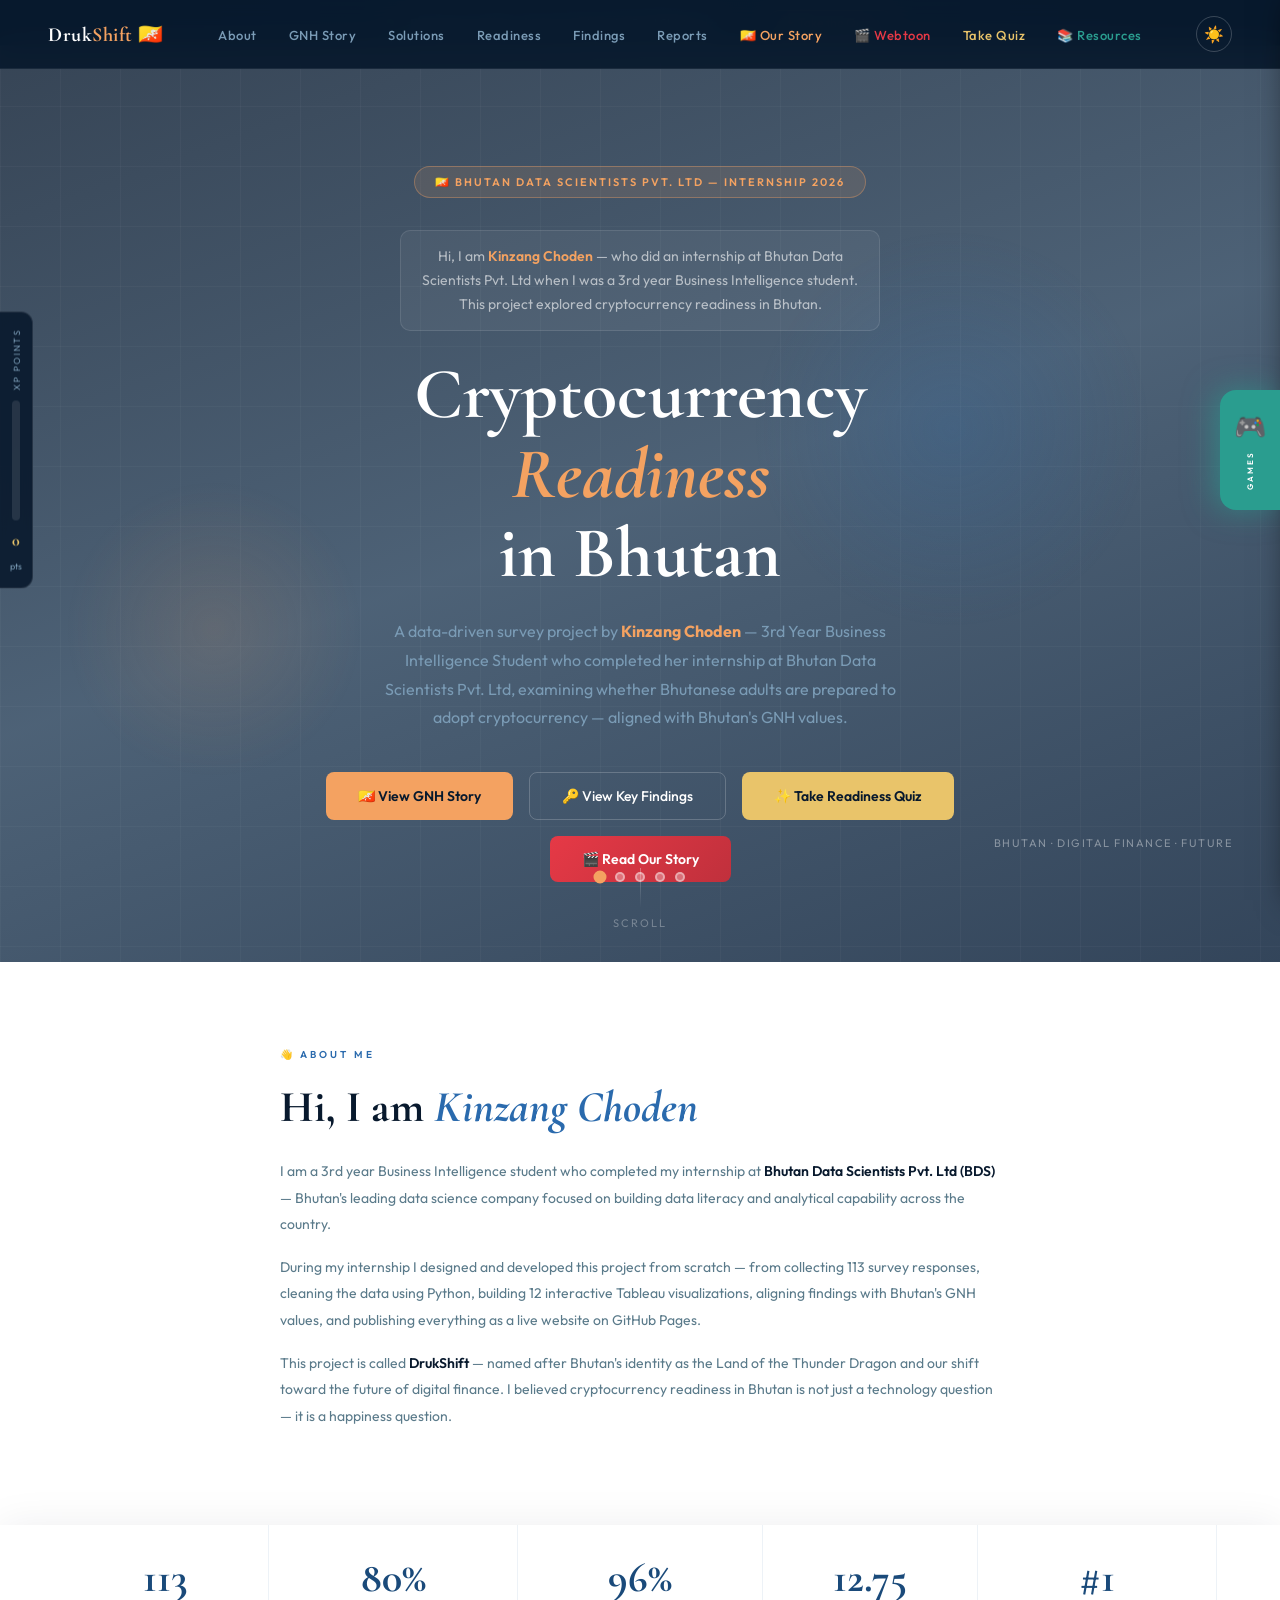
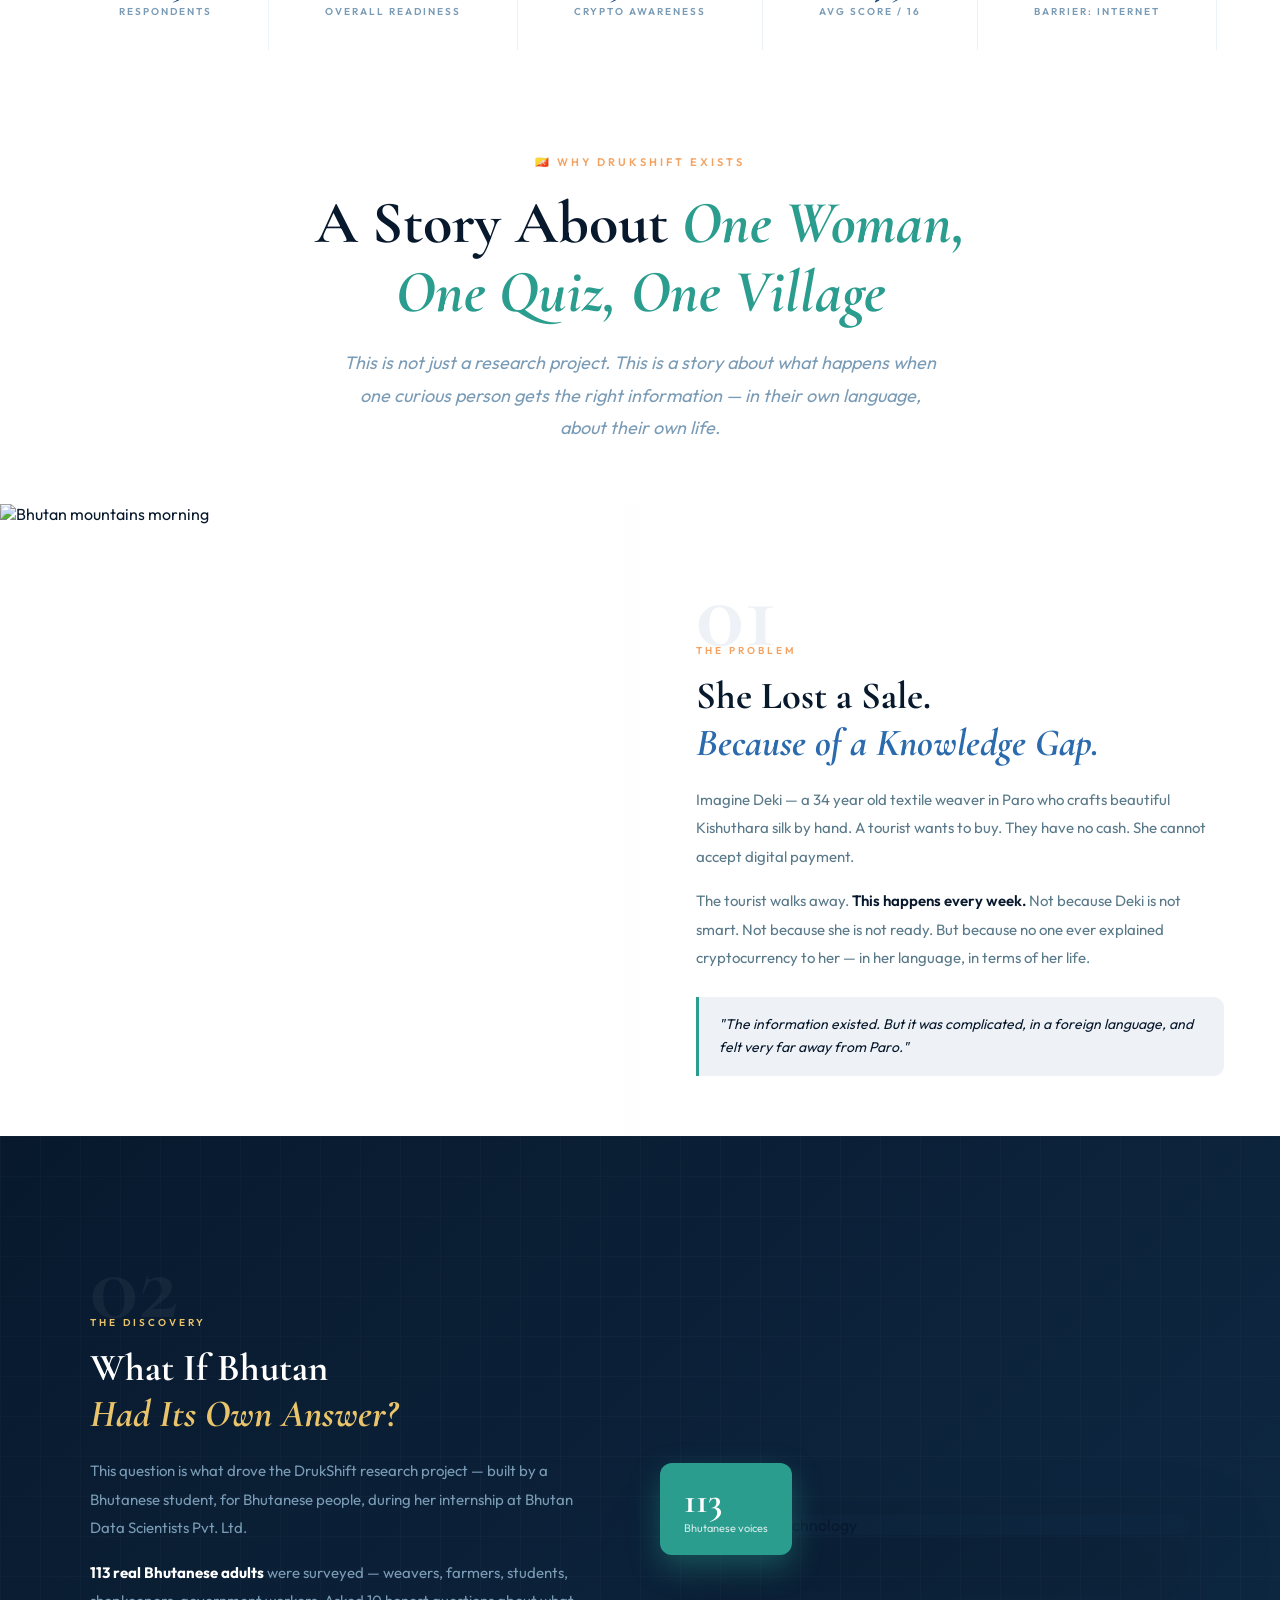
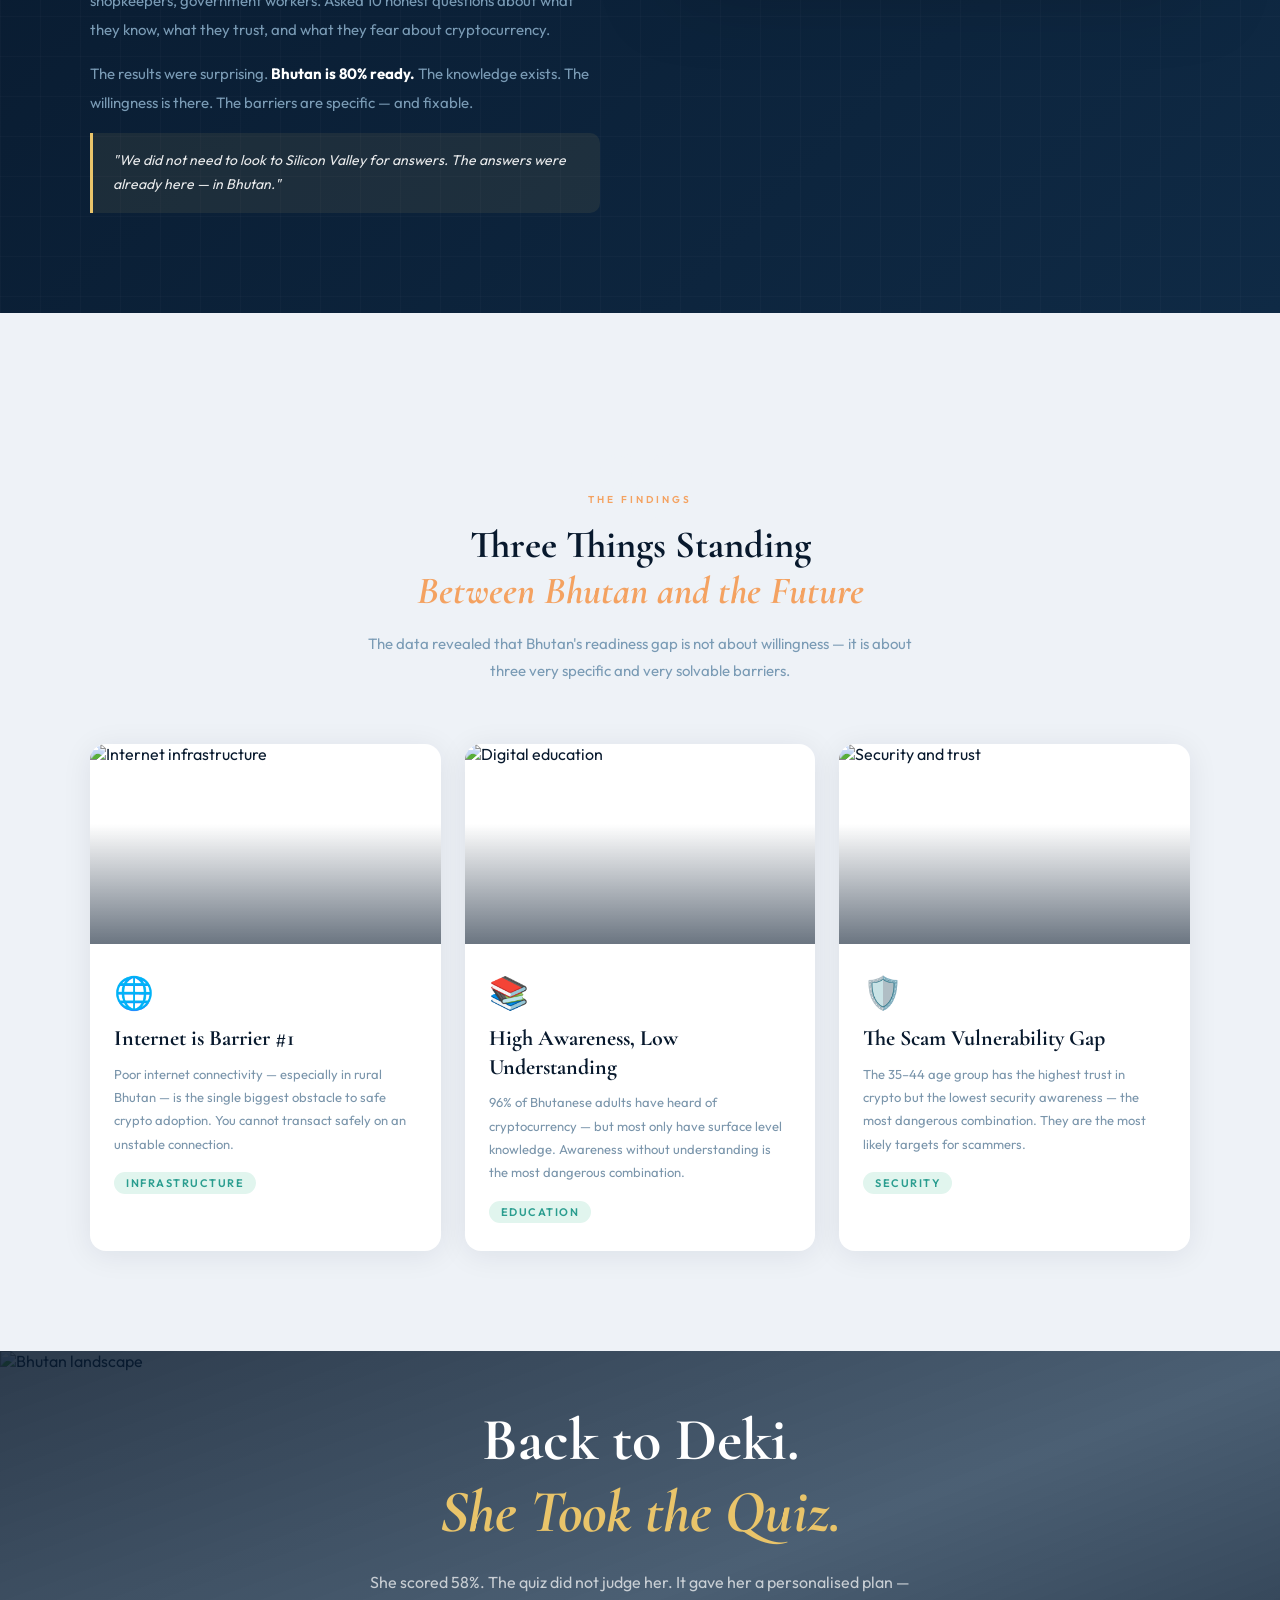
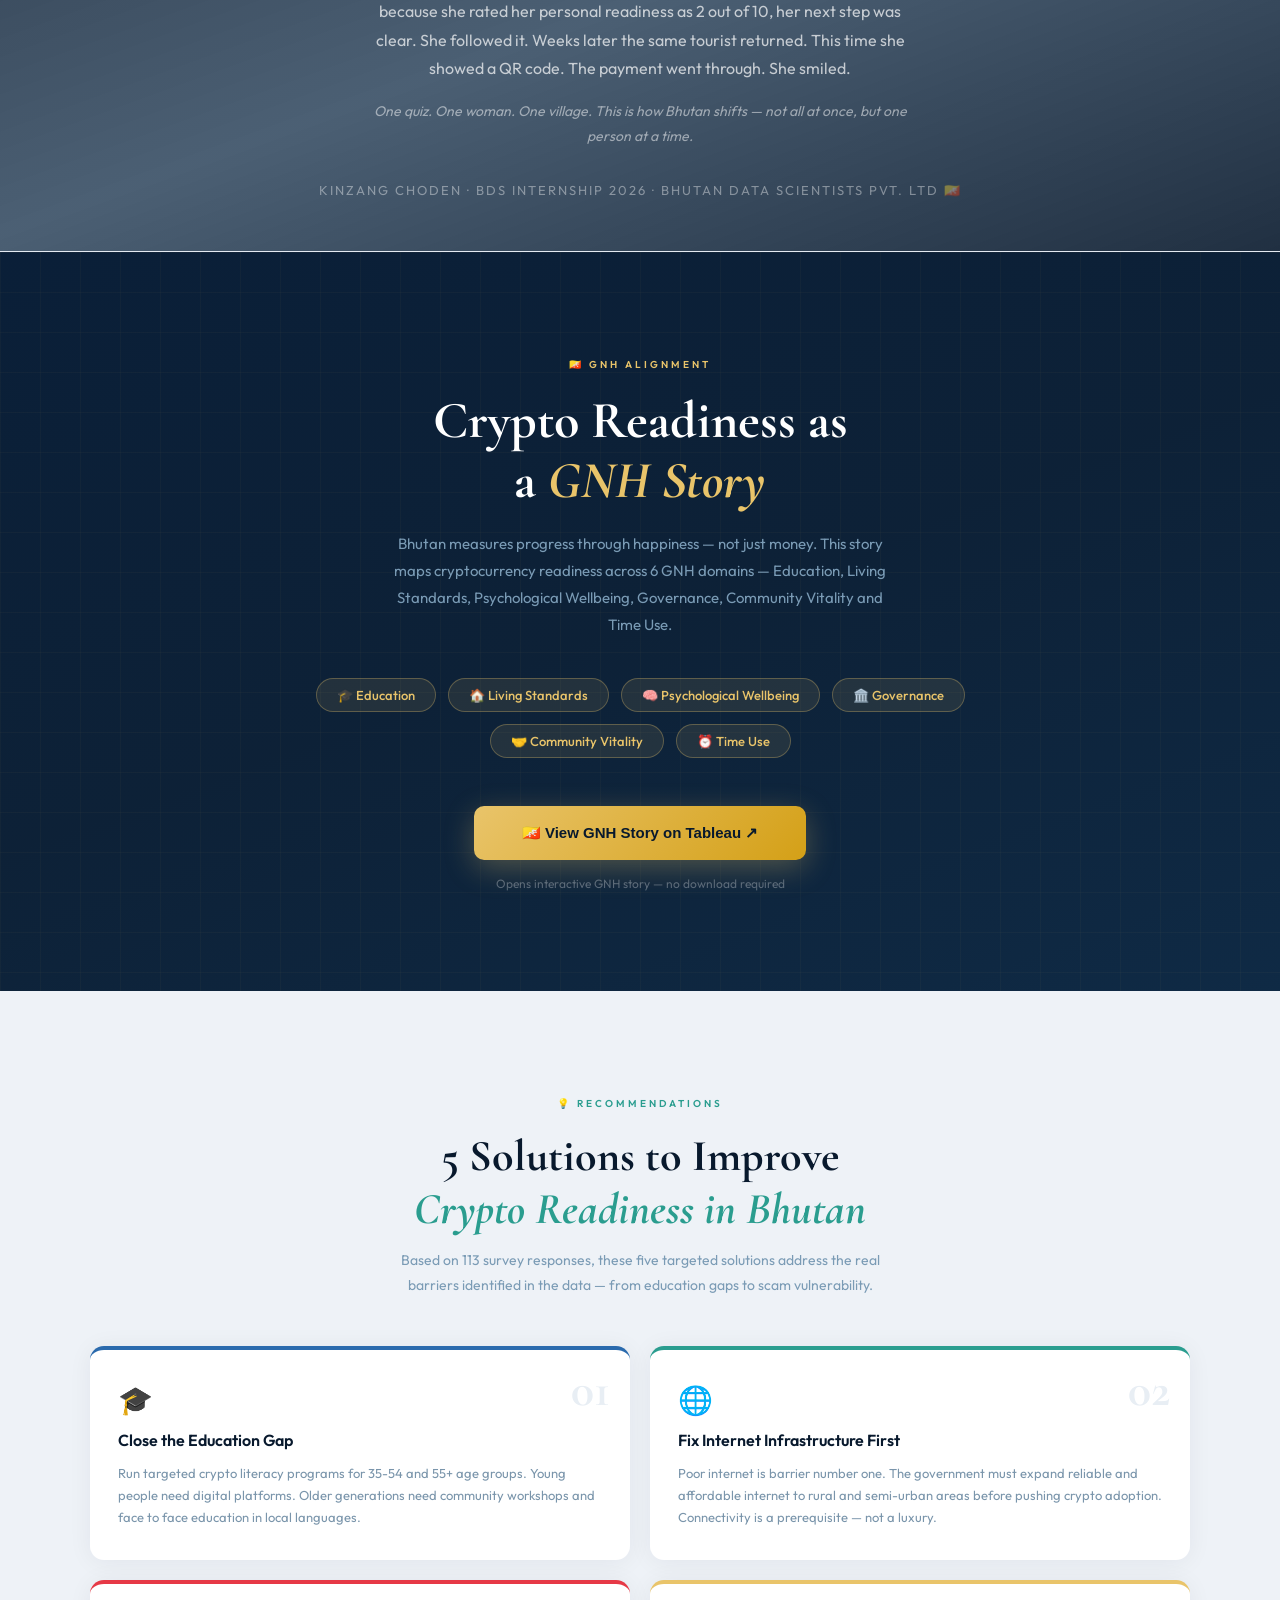
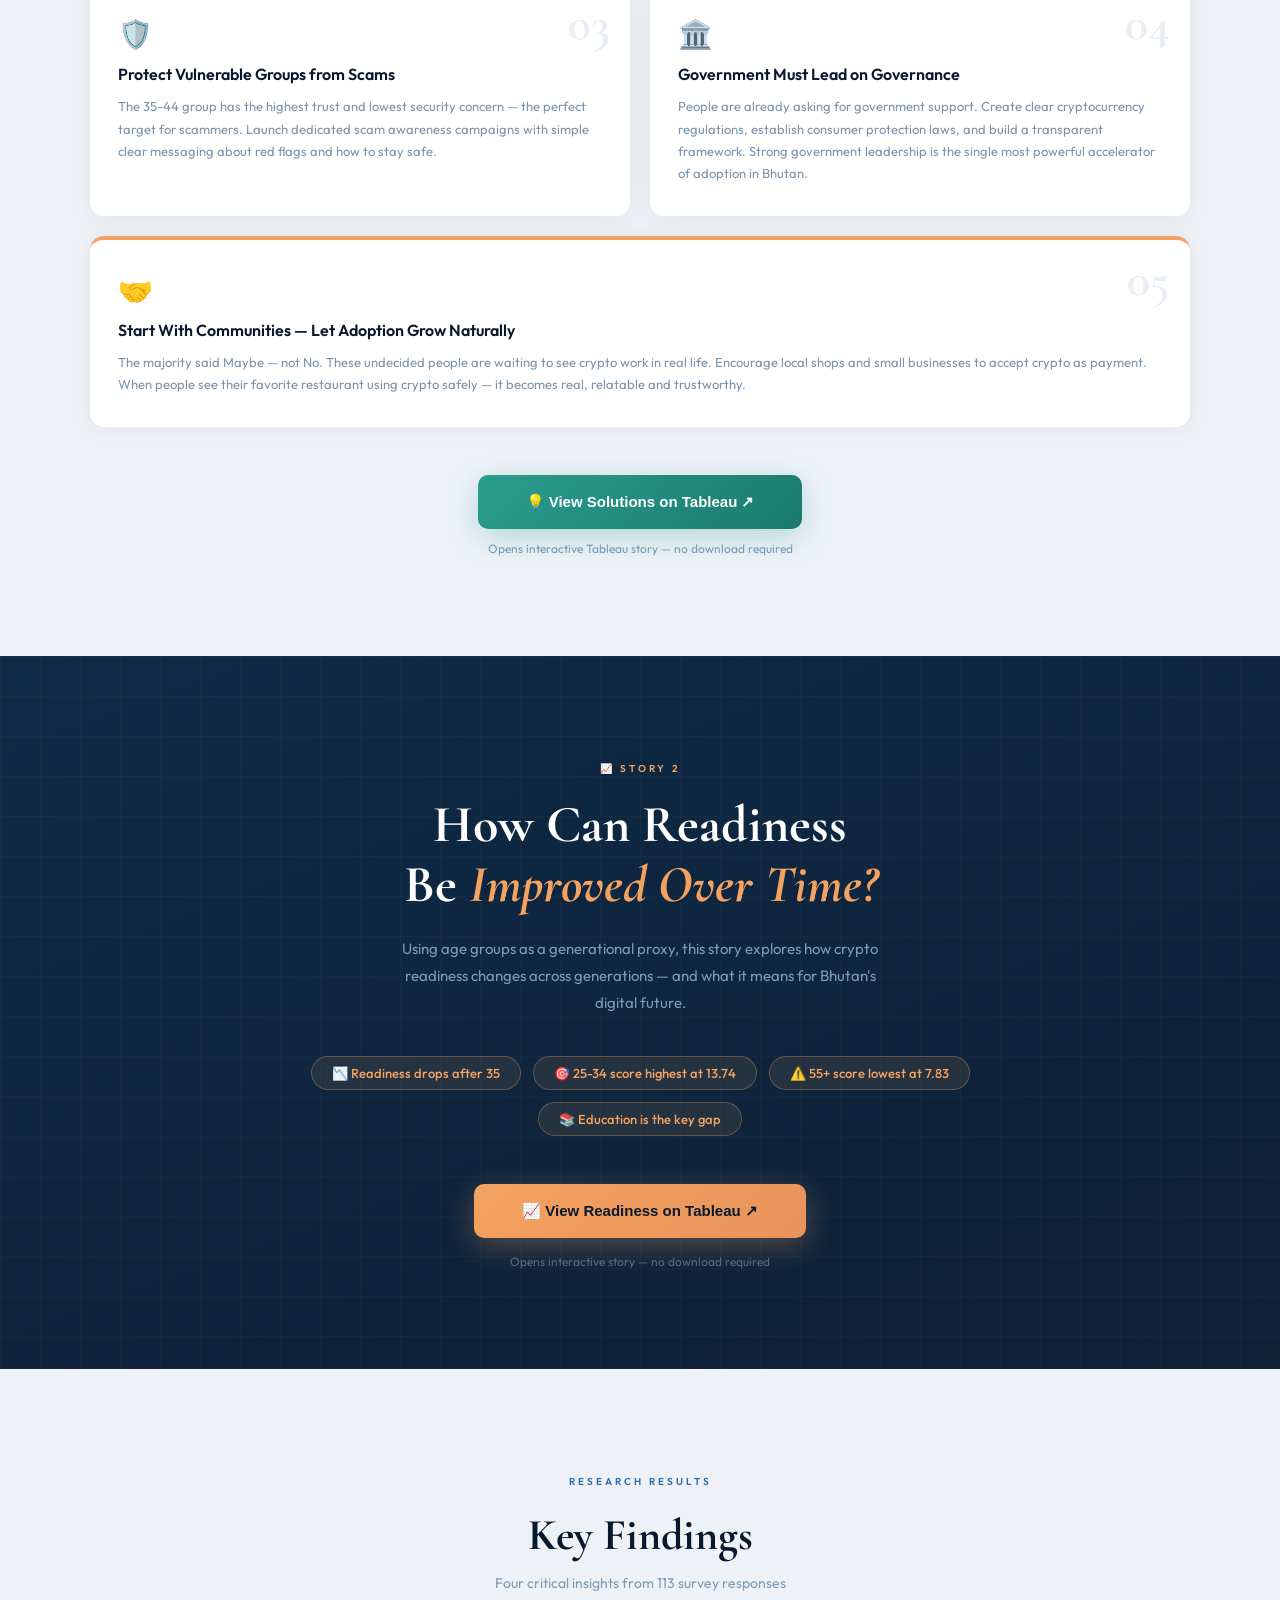
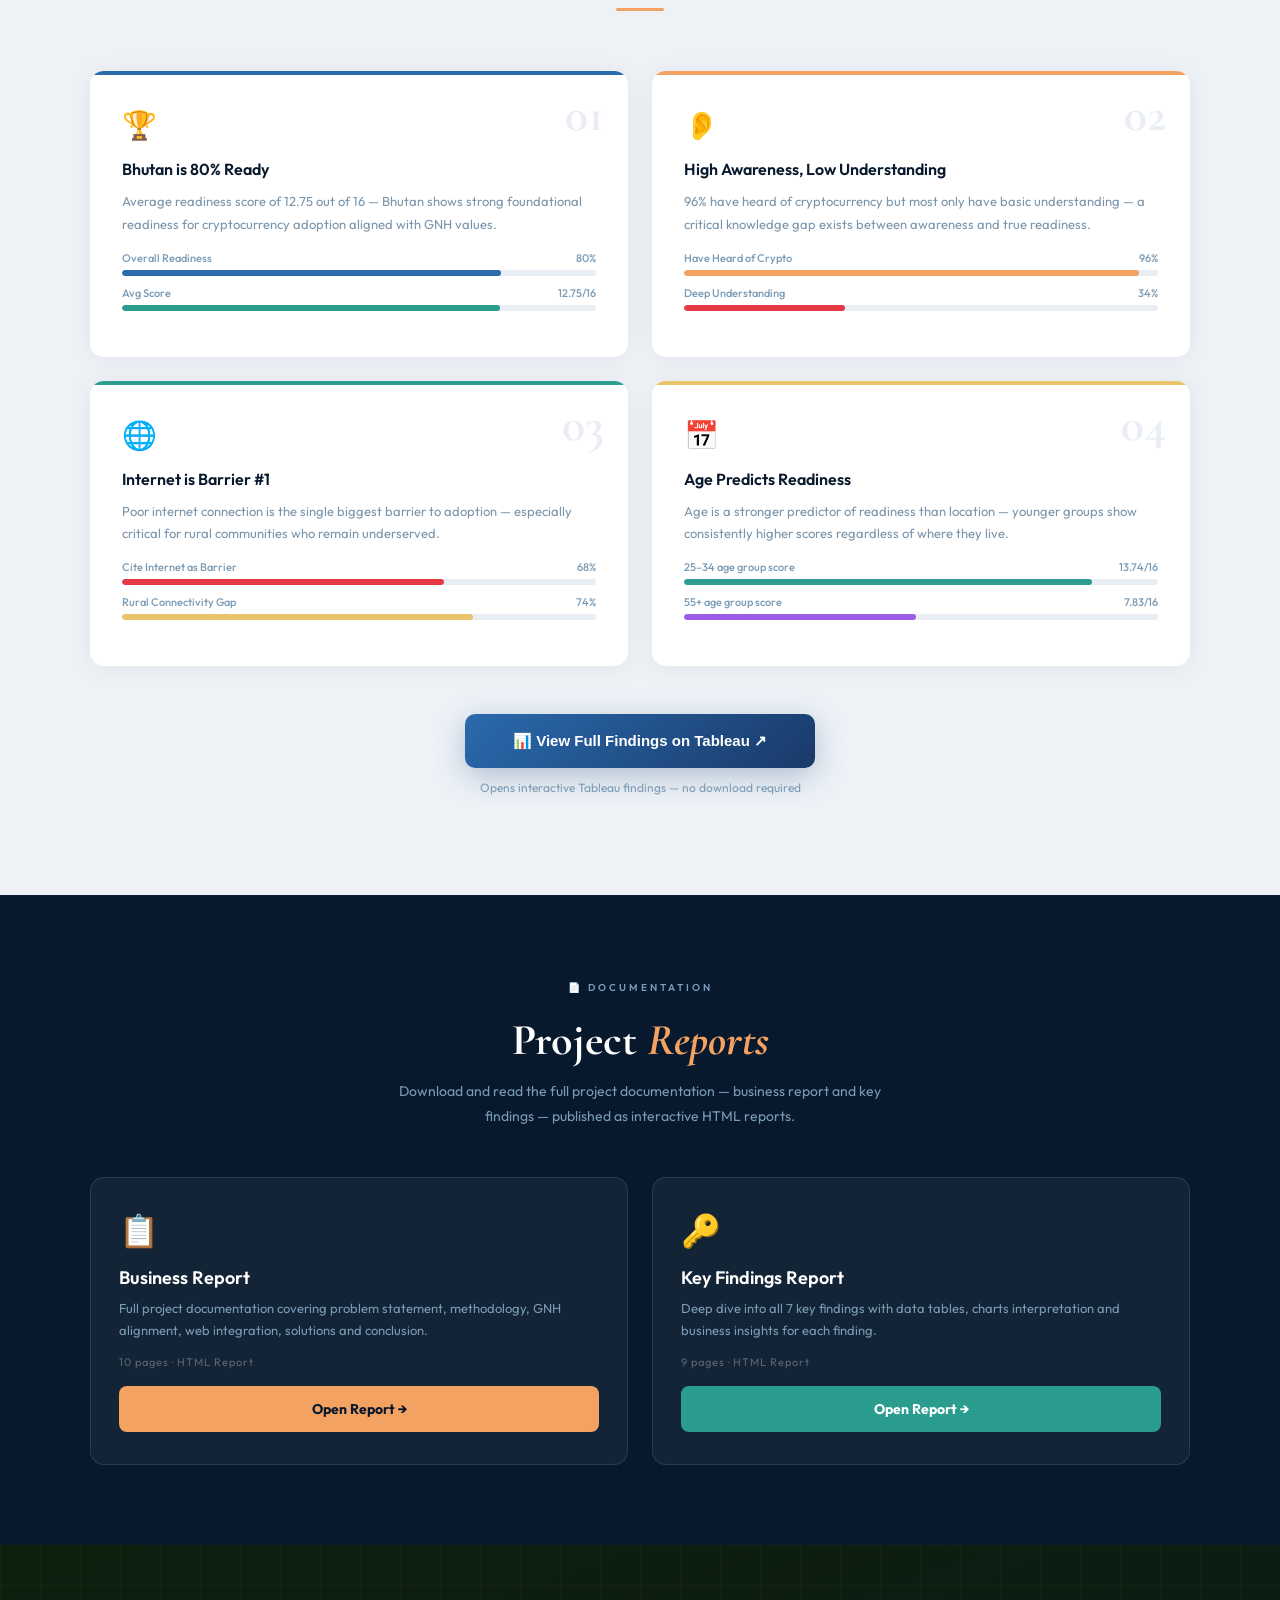
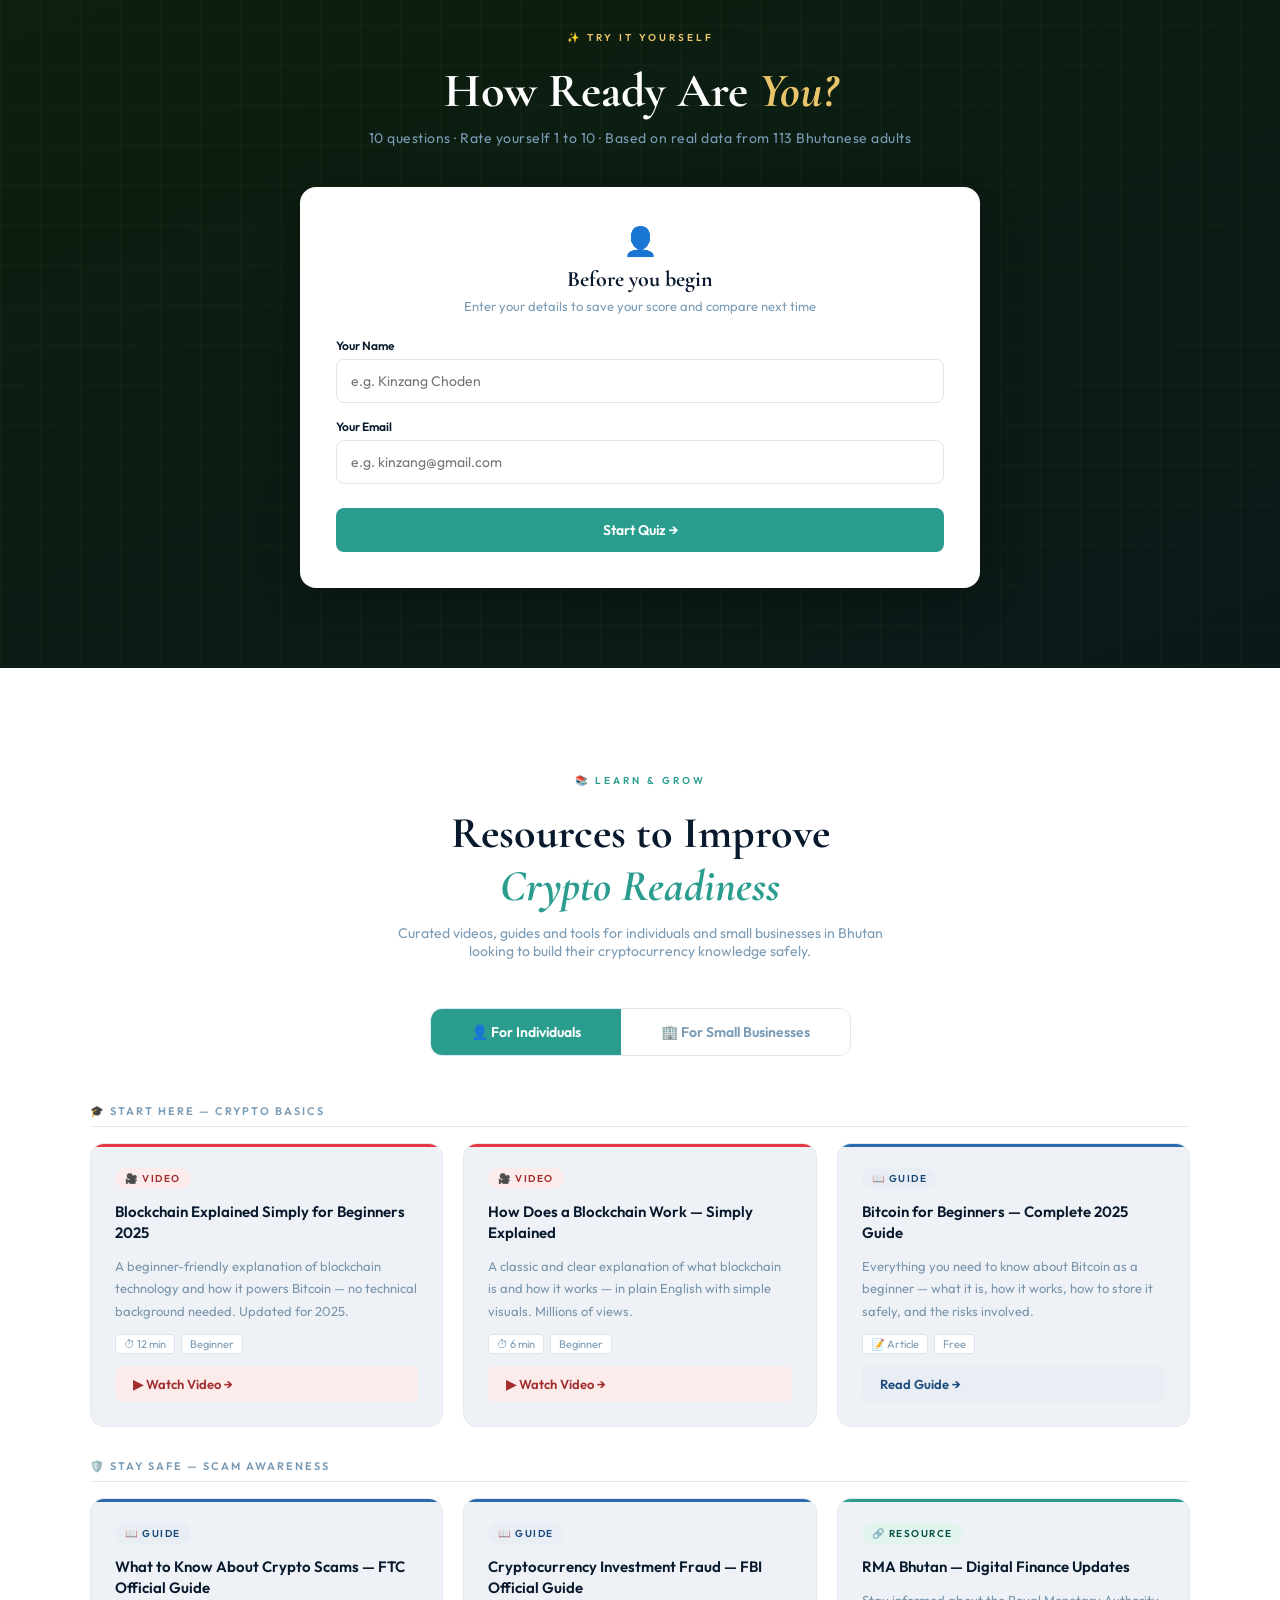
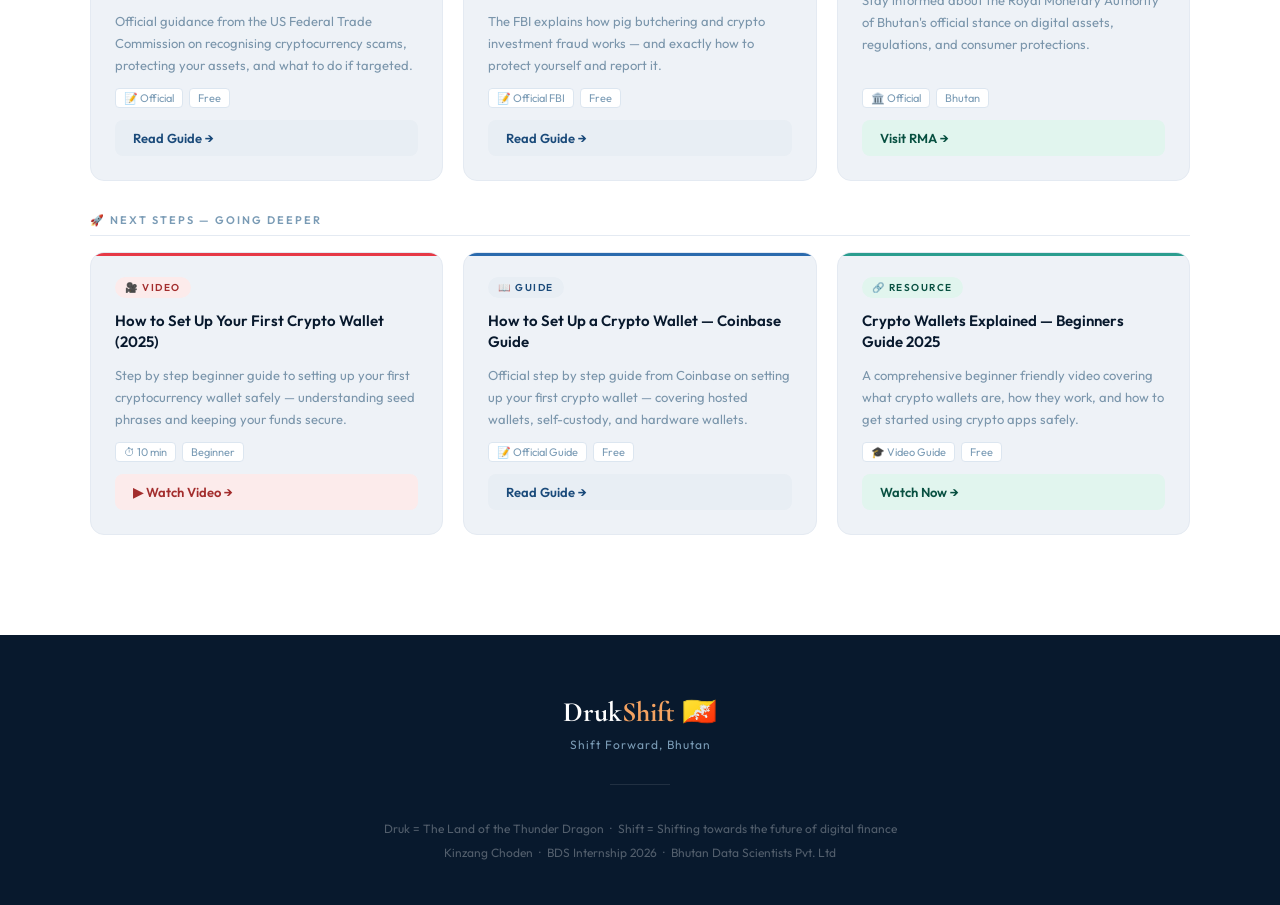
==== commit 9cff78a0: "moved drukshift_wallet.html to root folder" ====
--- a/index.html
+++ b/index.html
@@ -500,9 +500,232 @@
 .btn-story{display:inline-flex;align-items:center;gap:10px;background:linear-gradient(135deg,#e63946,#c0303c);color:var(--white);font-size:14px;font-weight:600;padding:14px 32px;border-radius:8px;text-decoration:none;transition:all 0.25s;border:none;cursor:pointer;}
 .btn-story:hover{transform:translateY(-2px);box-shadow:0 12px 30px rgba(230,57,70,0.35);}
 
+
+/* ═══════════════════════════════════════
+   GAMIFICATION STYLES
+═══════════════════════════════════════ */
+
+/* ── SIDE XP BAR (left side) ── */
+.xp-sidebar{
+    position:fixed;left:0;top:50%;transform:translateY(-50%);
+    z-index:200;display:flex;flex-direction:column;align-items:center;
+    gap:0;
+}
+.xp-bar-wrap{
+    background:rgba(8,25,45,0.9);backdrop-filter:blur(10px);
+    border:1px solid rgba(255,255,255,0.1);border-left:none;
+    border-radius:0 12px 12px 0;padding:16px 10px;
+    display:flex;flex-direction:column;align-items:center;gap:10px;
+}
+.xp-label{font-size:9px;color:var(--muted);letter-spacing:2px;text-transform:uppercase;writing-mode:vertical-rl;transform:rotate(180deg);}
+.xp-track{width:8px;height:120px;background:rgba(255,255,255,0.1);border-radius:4px;overflow:hidden;position:relative;}
+.xp-fill{position:absolute;bottom:0;width:100%;background:linear-gradient(to top,var(--teal),var(--gold));border-radius:4px;transition:height 1s ease;}
+.xp-num{font-family:'Cormorant Garamond',serif;font-size:16px;font-weight:700;color:var(--gold);}
+.xp-pts{font-size:9px;color:var(--muted);}
+
+/* ── ACHIEVEMENT POPUP ── */
+.achievement-popup{
+    position:fixed;top:80px;right:-400px;z-index:1000;
+    background:linear-gradient(135deg,#08192d,#0f2a45);
+    border:1px solid var(--gold);border-radius:16px;
+    padding:20px 24px;width:320px;
+    box-shadow:0 20px 60px rgba(0,0,0,0.5);
+    transition:right 0.5s cubic-bezier(0.34,1.56,0.64,1);
+    display:flex;gap:16px;align-items:center;
+}
+.achievement-popup.show{right:24px;}
+.achievement-icon{font-size:48px;flex-shrink:0;}
+.achievement-text .ach-title{font-size:11px;color:var(--gold);font-weight:600;letter-spacing:2px;text-transform:uppercase;margin-bottom:4px;}
+.achievement-text .ach-name{font-family:'Cormorant Garamond',serif;font-size:20px;font-weight:700;color:var(--white);margin-bottom:4px;}
+.achievement-text .ach-desc{font-size:12px;color:var(--muted);}
+
+/* ── FLOATING PARTICLES ── */
+.particle{
+    position:fixed;pointer-events:none;z-index:999;
+    font-size:20px;animation:particleFly 1.5s ease forwards;
+}
+@keyframes particleFly{
+    0%{opacity:1;transform:translateY(0) scale(1);}
+    100%{opacity:0;transform:translateY(-150px) scale(0.5);}
+}
+
+/* ── BADGE RESULT CARD ── */
+.badge-card{
+    background:linear-gradient(135deg,#08192d,#0f2a45);
+    border-radius:20px;padding:32px;text-align:center;
+    margin-bottom:24px;position:relative;overflow:hidden;
+    border:2px solid var(--gold);
+}
+.badge-card::before{
+    content:'';position:absolute;inset:0;
+    background:radial-gradient(circle at 50% 0%,rgba(233,196,106,0.1) 0%,transparent 60%);
+}
+.badge-glow{
+    position:absolute;top:-40px;left:50%;transform:translateX(-50%);
+    width:120px;height:120px;border-radius:50%;
+    background:radial-gradient(circle,rgba(233,196,106,0.3) 0%,transparent 70%);
+    animation:badgeGlow 2s ease-in-out infinite;
+}
+@keyframes badgeGlow{0%,100%{transform:translateX(-50%) scale(1);}50%{transform:translateX(-50%) scale(1.2);}}
+.badge-emoji{font-size:80px;position:relative;z-index:2;display:block;margin-bottom:12px;animation:badgeBounce 0.6s ease;}
+@keyframes badgeBounce{0%{transform:scale(0) rotate(-10deg);}70%{transform:scale(1.1) rotate(3deg);}100%{transform:scale(1) rotate(0deg);}}
+.badge-title{font-family:'Cormorant Garamond',serif;font-size:28px;font-weight:700;color:var(--gold);margin-bottom:6px;position:relative;z-index:2;}
+.badge-subtitle{font-size:13px;color:var(--muted);position:relative;z-index:2;margin-bottom:16px;}
+.badge-stars{font-size:20px;letter-spacing:4px;position:relative;z-index:2;}
+.badge-share-btn{
+    display:inline-flex;align-items:center;gap:8px;
+    background:var(--gold);color:var(--navy);
+    font-size:13px;font-weight:700;padding:10px 24px;
+    border-radius:50px;border:none;cursor:pointer;
+    transition:all 0.2s;margin-top:12px;
+    font-family:'Outfit',sans-serif;
+}
+.badge-share-btn:hover{transform:scale(1.05);}
+
+/* ── PROGRESS ROADMAP ── */
+.progress-roadmap{
+    background:var(--light);border-radius:16px;padding:24px;
+    margin-bottom:24px;
+}
+.roadmap-title{font-family:'Cormorant Garamond',serif;font-size:20px;font-weight:700;color:var(--navy);margin-bottom:20px;display:flex;align-items:center;gap:8px;}
+.roadmap-steps{display:flex;justify-content:space-between;position:relative;padding:0 20px;}
+.roadmap-steps::before{content:'';position:absolute;top:20px;left:20px;right:20px;height:3px;background:#dce6f0;z-index:0;}
+.roadmap-progress-line{position:absolute;top:20px;left:20px;height:3px;background:linear-gradient(to right,var(--teal),var(--gold));z-index:1;transition:width 1.5s ease;}
+.roadmap-step{display:flex;flex-direction:column;align-items:center;gap:8px;position:relative;z-index:2;}
+.roadmap-dot{width:40px;height:40px;border-radius:50%;display:flex;align-items:center;justify-content:center;font-size:18px;border:3px solid #dce6f0;background:var(--white);transition:all 0.3s;}
+.roadmap-dot.active{border-color:var(--teal);background:#e1f5ee;transform:scale(1.2);}
+.roadmap-dot.completed{border-color:var(--gold);background:linear-gradient(135deg,var(--gold),#d4a017);animation:dotPop 0.4s ease;}
+@keyframes dotPop{0%{transform:scale(0.8);}70%{transform:scale(1.15);}100%{transform:scale(1);}}
+.roadmap-dot-label{font-size:10px;color:var(--muted);text-align:center;max-width:60px;font-weight:500;}
+
+/* ── STREAK COUNTER ── */
+.streak-wrap{
+    background:linear-gradient(135deg,#1a2a0a,#2a4a1a);
+    border-radius:12px;padding:16px 20px;
+    display:flex;align-items:center;gap:16px;
+    margin-bottom:20px;border:1px solid rgba(42,157,143,0.3);
+}
+.streak-fire{font-size:36px;animation:firePulse 1s ease-in-out infinite;}
+@keyframes firePulse{0%,100%{transform:scale(1);}50%{transform:scale(1.1);}
+}
+.streak-info .streak-num{font-family:'Cormorant Garamond',serif;font-size:32px;font-weight:700;color:var(--gold);line-height:1;}
+.streak-info .streak-label{font-size:12px;color:rgba(255,255,255,0.6);}
+
+/* ── LEVEL UP BANNER ── */
+.levelup-banner{
+    position:fixed;top:50%;left:50%;transform:translate(-50%,-50%) scale(0);
+    z-index:2000;background:linear-gradient(135deg,var(--gold),#d4a017);
+    color:var(--navy);border-radius:20px;padding:32px 48px;text-align:center;
+    box-shadow:0 40px 80px rgba(0,0,0,0.5);
+    transition:transform 0.4s cubic-bezier(0.34,1.56,0.64,1);
+    pointer-events:none;
+}
+.levelup-banner.show{transform:translate(-50%,-50%) scale(1);}
+.levelup-banner h2{font-family:'Cormorant Garamond',serif;font-size:48px;font-weight:700;margin-bottom:8px;}
+.levelup-banner p{font-size:16px;opacity:0.8;}
+
+/* ── CONFETTI ── */
+.confetti-piece{
+    position:fixed;pointer-events:none;z-index:1999;
+    width:10px;height:10px;border-radius:2px;
+    animation:confettiFall linear forwards;
+}
+@keyframes confettiFall{
+    0%{transform:translateY(-20px) rotate(0deg);opacity:1;}
+    100%{transform:translateY(100vh) rotate(720deg);opacity:0;}
+}
+
+@media(max-width:768px){
+    .xp-sidebar{display:none;}
+    .achievement-popup{width:280px;}
+}
+
+
+
+
+
+/* ── GAME BUTTON FIXED ── */
+#ds-game-btn{
+    position:fixed !important;
+    right:0 !important;
+    top:50% !important;
+    transform:translateY(-50%) !important;
+    z-index:99999 !important;
+    background:#2a9d8f !important;
+    color:white !important;
+    border:none !important;
+    cursor:pointer !important;
+    padding:18px 12px !important;
+    border-radius:12px 0 0 12px !important;
+    display:flex !important;
+    flex-direction:column !important;
+    align-items:center !important;
+    gap:8px !important;
+    font-family:'Outfit',sans-serif !important;
+    box-shadow:-4px 0 24px rgba(42,157,143,0.5) !important;
+    pointer-events:all !important;
+}
+#ds-game-btn:hover{background:#1a7a6e !important;}
+#ds-game-btn span{font-size:24px;}
+#ds-game-btn small{font-size:8px;letter-spacing:2px;text-transform:uppercase;writing-mode:vertical-rl;transform:rotate(180deg);opacity:0.8;}
+#ds-game-panel{
+    position:fixed !important;
+    right:-430px !important;
+    top:0 !important;
+    width:420px !important;
+    height:100vh !important;
+    z-index:99998 !important;
+    transition:right 0.4s ease !important;
+    box-shadow:-8px 0 32px rgba(0,0,0,0.6) !important;
+    border:none !important;
+}
+#ds-game-panel.ds-open{right:0 !important;}
+@media(max-width:500px){
+    #ds-game-panel{width:100vw !important;right:-100vw !important;}
+    #ds-game-panel.ds-open{right:0 !important;}
+}
+
     </style>
 </head>
 <body>
+
+<!-- ═══════════════════════════════════════
+     XP SIDEBAR
+═══════════════════════════════════════ -->
+<div class="xp-sidebar" id="xpSidebar">
+    <div class="xp-bar-wrap">
+        <div class="xp-label">XP Points</div>
+        <div class="xp-track">
+            <div class="xp-fill" id="xpFill" style="height:0%;"></div>
+        </div>
+        <div class="xp-num" id="xpNum">0</div>
+        <div class="xp-pts">pts</div>
+    </div>
+</div>
+
+<!-- ═══════════════════════════════════════
+     ACHIEVEMENT POPUP
+═══════════════════════════════════════ -->
+<div class="achievement-popup" id="achievementPopup">
+    <div class="achievement-icon" id="achIcon">🏆</div>
+    <div class="achievement-text">
+        <div class="ach-title">Achievement Unlocked!</div>
+        <div class="ach-name" id="achName">Quiz Taker</div>
+        <div class="ach-desc" id="achDesc">You completed the readiness quiz!</div>
+    </div>
+</div>
+
+<!-- ═══════════════════════════════════════
+     LEVEL UP BANNER
+═══════════════════════════════════════ -->
+<div class="levelup-banner" id="levelupBanner">
+    <div style="font-size:48px;">⬆️</div>
+    <h2>LEVEL UP!</h2>
+    <p id="levelupText">You reached a new level!</p>
+</div>
+
+
+
 
 <!-- ═══════════════════════════════════════
      LOADING SCREEN
@@ -523,7 +746,7 @@
 <!-- ═══════════════════════════════════════
      FLOATING QUIZ BUTTON
 ═══════════════════════════════════════ -->
-<div id="floatingQuizBtn" style="position:fixed;bottom:32px;right:32px;z-index:500;opacity:0;transform:translateY(20px);transition:all 0.4s ease;">
+<div id="floatingQuizBtn" style="position:fixed;bottom:32px;right:80px;z-index:500;opacity:0;transform:translateY(20px);transition:all 0.4s ease;">
     <a href="#quiz" style="display:flex;align-items:center;gap:10px;background:linear-gradient(135deg,#e9c46a,#d4a017);color:#08192d;font-size:14px;font-weight:700;font-family:'Outfit',sans-serif;padding:14px 24px;border-radius:50px;text-decoration:none;box-shadow:0 8px 30px rgba(233,196,106,0.4);transition:all 0.25s;">
         ✨ Take Quiz
     </a>
@@ -743,7 +966,7 @@
             <div class="gnh-pill">🤝 Community Vitality</div>
             <div class="gnh-pill">⏰ Time Use</div>
         </div>
-        <button class="btn-gnh" onclick="openGNHModal()">🇧🇹 View GNH Story →</button>
+        <button class="btn-gnh" onclick="openGNHModal()">🇧🇹 View GNH Story on Tableau ↗</button>
         <span class="btn-note">Opens interactive GNH story — no download required</span>
     </div>
 </section>
@@ -761,7 +984,7 @@
             <div class="solution-card solution-card-wide"><div class="solution-num">05</div><div class="solution-icon">🤝</div><h3>Start With Communities — Let Adoption Grow Naturally</h3><p>The majority said Maybe — not No. These undecided people are waiting to see crypto work in real life. Encourage local shops and small businesses to accept crypto as payment. When people see their favorite restaurant using crypto safely — it becomes real, relatable and trustworthy.</p></div>
         </div>
         <div style="text-align:center;margin-top:48px;">
-            <button class="btn-solutions" onclick="openSolutionsModal()">💡 View Full Solutions Story →</button>
+            <button class="btn-solutions" onclick="openSolutionsModal()">💡 View Solutions on Tableau ↗</button>
             <span class="btn-note" style="display:block;margin-top:12px;color:var(--muted)">Opens interactive Tableau story — no download required</span>
         </div>
     </div>
@@ -778,7 +1001,7 @@
             <div class="readiness-pill">⚠️ 55+ score lowest at 7.83</div>
             <div class="readiness-pill">📚 Education is the key gap</div>
         </div>
-        <button class="btn-readiness" onclick="openReadinessModal()">📈 View Readiness Story →</button>
+        <button class="btn-readiness" onclick="openReadinessModal()">📈 View Readiness on Tableau ↗</button>
         <span class="btn-note">Opens interactive story — no download required</span>
     </div>
 </section>
@@ -833,6 +1056,10 @@
                 </div>
             </div>
         </div>
+        <div style="text-align:center;margin-top:48px;">
+            <button onclick="openFindingsModal()" style="display:inline-flex;align-items:center;gap:12px;background:linear-gradient(135deg,var(--mid),#1a3a6a);color:var(--white);font-size:15px;font-weight:700;padding:18px 48px;border-radius:10px;border:none;cursor:pointer;transition:all 0.3s;box-shadow:0 8px 30px rgba(26,74,122,0.3);">📊 View Full Findings on Tableau ↗</button>
+            <span style="display:block;margin-top:12px;font-size:12px;color:var(--muted);">Opens interactive Tableau findings — no download required</span>
+        </div>
     </div>
 </section>
 
@@ -896,6 +1123,54 @@
         <!-- QUIZ RESULTS -->
         <div class="quiz-card" id="qResultWrap" style="display:none">
             <div id="qHistoryBox"></div>
+
+            <!-- BADGE CARD -->
+            <div class="badge-card" id="badgeCard">
+                <div class="badge-glow"></div>
+                <span class="badge-emoji" id="badgeEmoji">🥇</span>
+                <div class="badge-title" id="badgeTitle">Crypto Ready</div>
+                <div class="badge-subtitle" id="badgeSubtitle">You earned this badge!</div>
+                <div class="badge-stars" id="badgeStars">⭐⭐⭐</div>
+                <button class="badge-share-btn" onclick="shareBadge()">📤 Share Your Badge</button>
+            </div>
+
+            <!-- STREAK -->
+            <div class="streak-wrap" id="streakWrap" style="display:none;">
+                <div class="streak-fire">🔥</div>
+                <div class="streak-info">
+                    <div class="streak-num" id="streakNum">1</div>
+                    <div class="streak-label">Quiz streak — keep improving!</div>
+                </div>
+            </div>
+
+            <!-- PROGRESS ROADMAP -->
+            <div class="progress-roadmap" id="progressRoadmap">
+                <div class="roadmap-title">🗺️ Your Readiness Journey</div>
+                <div class="roadmap-steps" id="roadmapSteps">
+                    <div class="roadmap-progress-line" id="roadmapLine" style="width:0%;"></div>
+                    <div class="roadmap-step">
+                        <div class="roadmap-dot" id="rdot0">🎯</div>
+                        <div class="roadmap-dot-label">Started</div>
+                    </div>
+                    <div class="roadmap-step">
+                        <div class="roadmap-dot" id="rdot1">📚</div>
+                        <div class="roadmap-dot-label">Aware</div>
+                    </div>
+                    <div class="roadmap-step">
+                        <div class="roadmap-dot" id="rdot2">🛡️</div>
+                        <div class="roadmap-dot-label">Safe</div>
+                    </div>
+                    <div class="roadmap-step">
+                        <div class="roadmap-dot" id="rdot3">💡</div>
+                        <div class="roadmap-dot-label">Ready</div>
+                    </div>
+                    <div class="roadmap-step">
+                        <div class="roadmap-dot" id="rdot4">🏆</div>
+                        <div class="roadmap-dot-label">Champion</div>
+                    </div>
+                </div>
+            </div>
+
             <div class="q-score-circle" id="qScoreCircle"><div class="q-score-num" id="qScoreNum">0</div><div class="q-score-denom">out of 100</div></div>
             <div class="q-result-title" id="qResultTitle"></div>
             <div class="q-result-desc" id="qResultDesc"></div>
@@ -1118,19 +1393,27 @@
 }
 
 // MODALS
-function openViz(overlayId,bodyId,src){var overlay=document.getElementById(overlayId),body=document.getElementById(bodyId);if(!body.querySelector('tableau-viz')){var viz=document.createElement('tableau-viz');viz.setAttribute('src',src);viz.setAttribute('width','100%');viz.setAttribute('height','900');viz.setAttribute('hide-tabs','false');viz.setAttribute('toolbar','bottom');body.appendChild(viz);}overlay.style.display='flex';document.body.style.overflow='hidden';setTimeout(function(){overlay.classList.add('active');},10);}
-function closeViz(overlayId){var overlay=document.getElementById(overlayId);overlay.classList.remove('active');setTimeout(function(){overlay.style.display='none';document.body.style.overflow='';},300);}
-function openGNHModal(){openViz('gnhModalOverlay','gnhModalBody','https://public.tableau.com/views/Tableaucryptoreadiness/Story2');}
+function openViz(overlayId,bodyId,src){window.open(src+'?:language=en-US&:display_count=n&:origin=viz_share_link','_blank');}
+function closeViz(overlayId){var overlay=document.getElementById(overlayId);if(overlay){overlay.classList.remove('active');setTimeout(function(){overlay.style.display='none';document.body.style.overflow='';},300);}}
+function openGNHModal(){window.open('https://public.tableau.com/views/Tableaucryptoreadiness/Story2?:language=en-US&:display_count=n&:origin=viz_share_link','_blank');}
+function openFindingsModal(){window.open('https://public.tableau.com/views/Tableaucryptoreadiness/Findings?:language=en-US&:display_count=n&:origin=viz_share_link','_blank');}
+function closeGNHModal(){}
+function closeReadinessModal(){}
+function closeScamModal(){}
+function closeSolutionsModal(){}
+function closeModal(){}
+function closeFindingsModal(){}
+function closeFindingsModal(){closeViz('findingsModalOverlay');}
 function closeGNHModal(){closeViz('gnhModalOverlay');}
-function openReadinessModal(){openViz('readinessModalOverlay','readinessModalBody','https://public.tableau.com/views/Tableaucryptoreadiness/Readinesss');}
+function openReadinessModal(){window.open('https://public.tableau.com/views/Tableaucryptoreadiness/Readinesss?:language=en-US&:display_count=n&:origin=viz_share_link','_blank');}
 function closeReadinessModal(){closeViz('readinessModalOverlay');}
-function openScamModal(){openViz('scamModalOverlay','scamModalBody','https://public.tableau.com/views/Tableaucryptoreadiness/Story4');}
+function openScamModal(){window.open('https://public.tableau.com/views/Tableaucryptoreadiness/Story4?:language=en-US&:display_count=n&:origin=viz_share_link','_blank');}
 function closeScamModal(){closeViz('scamModalOverlay');}
-function openSolutionsModal(){openViz('solutionsModalOverlay','solutionsModalBody','https://public.tableau.com/views/Tableaucryptoreadiness/Story4');}
+function openSolutionsModal(){window.open('https://public.tableau.com/views/Tableaucryptoreadiness/Story4?:language=en-US&:display_count=n&:origin=viz_share_link','_blank');}
 function closeSolutionsModal(){closeViz('solutionsModalOverlay');}
 function closeModal(){closeViz('modalOverlay');}
 function handleOverlayClick(e){if(e.target===document.getElementById('modalOverlay'))closeModal();}
-document.addEventListener('keydown',function(e){if(e.key==='Escape'){closeGNHModal();closeReadinessModal();closeScamModal();closeSolutionsModal();closeModal();}});
+document.addEventListener('keydown',function(e){if(e.key==='Escape'){closeGNHModal();closeReadinessModal();closeScamModal();closeSolutionsModal();closeModal();closeFindingsModal();}});
 
 // QUIZ
 var qQuestions=[
@@ -1194,6 +1477,58 @@
     for(var i=0;i<qQuestions.length;i++){var dpct=Math.round((qAnswers[i]/10)*100),color=qColors[qQuestions[i].area]||'#888';dContainer.innerHTML+='<div class="q-domain-row"><div class="q-domain-label"><span>'+qQuestions[i].area+'</span><span>'+qAnswers[i]+'/10</span></div><div class="q-domain-track"><div class="q-domain-fill" style="width:'+dpct+'%;background:'+color+'"></div></div></div>';}
     document.getElementById('quiz').scrollIntoView({behavior:'smooth'});
     qsRenderAll(score, qAnswers);
+
+    // ── GAMIFICATION — BADGE LOGIC ──
+    var badgeEmoji, badgeTitle, badgeSubtitle, badgeStars;
+    if (score >= 90) {
+        badgeEmoji    = '💎';
+        badgeTitle    = 'Crypto Champion';
+        badgeSubtitle = 'Top scorer — you are in the top 10% of all quiz takers!';
+        badgeStars    = '⭐⭐⭐⭐⭐';
+    } else if (score >= 70) {
+        badgeEmoji    = '🥇';
+        badgeTitle    = 'Crypto Ready';
+        badgeSubtitle = 'You are above the Bhutan average of 80%!';
+        badgeStars    = '⭐⭐⭐⭐';
+    } else if (score >= 50) {
+        badgeEmoji    = '🥈';
+        badgeTitle    = 'Crypto Aware';
+        badgeSubtitle = 'Good foundation — keep learning and improving!';
+        badgeStars    = '⭐⭐⭐';
+    } else {
+        badgeEmoji    = '🥉';
+        badgeTitle    = 'Crypto Curious';
+        badgeSubtitle = 'Great start — your readiness journey begins here!';
+        badgeStars    = '⭐⭐';
+    }
+
+    document.getElementById('badgeEmoji').textContent    = badgeEmoji;
+    document.getElementById('badgeTitle').textContent    = badgeTitle;
+    document.getElementById('badgeSubtitle').textContent = badgeSubtitle;
+    document.getElementById('badgeStars').textContent    = badgeStars;
+
+    // Badge card border color by level
+    var badgeCard = document.getElementById('badgeCard');
+    if (badgeCard) {
+        if (score >= 90) badgeCard.style.borderColor = '#2a9d8f';
+        else if (score >= 70) badgeCard.style.borderColor = '#e9c46a';
+        else if (score >= 50) badgeCard.style.borderColor = '#c0c0c0';
+        else badgeCard.style.borderColor = '#cd7f32';
+    }
+
+    updateRoadmap(score);
+    updateStreak();
+    updateXP(100);
+
+    // Show achievement popup
+    setTimeout(function() {
+        showAchievement(badgeEmoji, badgeTitle, 'Score: ' + score + '% — ' + badgeSubtitle);
+    }, 1000);
+
+    // Level up confetti if above average
+    if (score >= 80) {
+        setTimeout(function() { showLevelUp('Above Bhutan average! 🇧🇹'); }, 2000);
+    }
 }
 
 function qRestart(){
@@ -1581,6 +1916,602 @@
 var fg = document.getElementById('findingsGrid');
 if (fg) findingsObserver.observe(fg);
 
+
+
+// ════════════════════════════════════════
+// MINI GAMES ENGINE — DIRECTLY EMBEDDED
+// ════════════════════════════════════════
+var mgXP = parseInt(localStorage.getItem('mg-xp') || '0');
+var mgCurrentGame = 'blitz';
+var mgTimers = [];
+
+function mgUpdateXP() {
+    var pct = Math.min((mgXP / 500) * 100, 100);
+    var fill = document.getElementById('mg-xp-fill');
+    var num  = document.getElementById('mg-xp-num');
+    if (fill) fill.style.width = pct + '%';
+    if (num)  num.textContent = mgXP;
+}
+
+function mgAddXP(pts) {
+    mgXP += pts;
+    localStorage.setItem('mg-xp', mgXP);
+    mgUpdateXP();
+    if (typeof updateXP === 'function') updateXP(pts);
+}
+
+function mgShowMenu() {
+    mgStopTimers();
+    var menu = document.getElementById('mg-menu');
+    var game = document.getElementById('mg-game');
+    var res  = document.getElementById('mg-result');
+    if (menu) menu.style.display = 'block';
+    if (game) game.style.display = 'none';
+    if (res)  res.style.display  = 'none';
+    mgUpdateHS();
+    mgUpdateLB();
+}
+
+function mgUpdateHS() {
+    ['blitz','scam','memory'].forEach(function(g) {
+        var el = document.getElementById('mg-hs-' + g);
+        if (el) el.textContent = 'Best: ' + (localStorage.getItem('mg-hs-' + g) || '0');
+    });
+}
+
+function mgUpdateLB() {
+    var el = document.getElementById('mg-lb');
+    if (!el) return;
+    var medals = ['🥇','🥈','🥉'];
+    var names  = {blitz:'Quiz Blitz', scam:'Scam Spotter', memory:'Match Term'};
+    var html = '';
+    ['blitz','scam','memory'].forEach(function(g, i) {
+        var score = localStorage.getItem('mg-hs-' + g) || '0';
+        html += '<div style="display:flex;align-items:center;gap:10px;padding:8px 0;border-bottom:1px solid rgba(255,255,255,0.06);">' +
+            '<span style="font-size:18px;">' + medals[i] + '</span>' +
+            '<span style="flex:1;font-size:13px;color:white;">' + names[g] + '</span>' +
+            '<span style="font-size:13px;font-weight:700;color:#e9c46a;">' + score + '</span></div>';
+    });
+    el.innerHTML = html;
+}
+
+function mgStart(game) {
+    mgCurrentGame = game;
+    var menu = document.getElementById('mg-menu');
+    var gameDiv = document.getElementById('mg-game');
+    var res  = document.getElementById('mg-result');
+    if (menu) menu.style.display = 'none';
+    if (gameDiv) gameDiv.style.display = 'block';
+    if (res)  res.style.display = 'none';
+    var fb = document.getElementById('mg-feedback');
+    if (fb) fb.style.display = 'none';
+    var qcard = document.getElementById('mg-qcard');
+    if (qcard) qcard.style.display = 'block';
+    if (game === 'blitz')  mgInitBlitz();
+    if (game === 'scam')   mgInitScam();
+    if (game === 'memory') mgInitMemory();
+}
+
+function mgShowResult(score, max, xp) {
+    mgStopTimers();
+    var prev = parseInt(localStorage.getItem('mg-hs-' + mgCurrentGame) || '0');
+    if (score > prev) localStorage.setItem('mg-hs-' + mgCurrentGame, score);
+    var pct   = max > 0 ? Math.round((score / max) * 100) : 0;
+    var emoji = pct >= 80 ? '🏆' : pct >= 60 ? '🥇' : pct >= 40 ? '🥈' : '🥉';
+    var label = pct >= 80 ? 'Outstanding! 🇧🇹' : pct >= 60 ? 'Great job!' : pct >= 40 ? 'Good effort!' : 'Keep practising!';
+    var re = document.getElementById('mg-res-emoji');
+    var rs = document.getElementById('mg-res-score');
+    var rl = document.getElementById('mg-res-label');
+    var rx = document.getElementById('mg-res-xp');
+    var ra = document.getElementById('mg-res-again');
+    if (re) re.textContent = emoji;
+    if (rs) rs.textContent = score + '/' + max;
+    if (rl) rl.textContent = label;
+    if (rx) rx.textContent = '+' + xp + ' XP earned!';
+    if (ra) ra.onclick = function() { mgStart(mgCurrentGame); };
+    var gameDiv = document.getElementById('mg-game');
+    var res     = document.getElementById('mg-result');
+    if (gameDiv) gameDiv.style.display = 'none';
+    if (res)     res.style.display     = 'block';
+    mgAddXP(xp);
+}
+
+function mgStopTimers() {
+    mgTimers.forEach(function(t) { clearInterval(t); clearTimeout(t); });
+    mgTimers = [];
+}
+
+function mgShuffle(arr) {
+    for (var i = arr.length - 1; i > 0; i--) {
+        var j = Math.floor(Math.random() * (i + 1));
+        var tmp = arr[i]; arr[i] = arr[j]; arr[j] = tmp;
+    }
+    return arr;
+}
+
+function mgDots(answered, total, current) {
+    var el = document.getElementById('mg-dots');
+    if (!el) return;
+    var html = '';
+    for (var i = 0; i < total; i++) {
+        var bg = i < answered.length
+            ? (answered[i] ? '#2a9d8f' : '#e63946')
+            : (i === current ? '#e9c46a' : 'rgba(255,255,255,0.2)');
+        html += '<div style="width:10px;height:10px;border-radius:50%;background:' + bg + ';display:inline-block;margin:2px;"></div>';
+    }
+    el.innerHTML = html;
+}
+
+// ── BLITZ ──
+var mgBlitzQs = [
+    {q:"Bitcoin was created in 2009.", a:true, f:"Satoshi Nakamoto released Bitcoin in January 2009."},
+    {q:"Crypto transactions are 100% anonymous.", a:false, f:"They are pseudonymous — wallet addresses are public."},
+    {q:"Bhutan mines Bitcoin using hydropower.", a:true, f:"Bhutan built one of Asia's largest Bitcoin mining operations."},
+    {q:"Blockchain is controlled by one central bank.", a:false, f:"Blockchain is decentralised — no single entity controls it."},
+    {q:"You can recover a wallet without the seed phrase.", a:false, f:"Without seed phrase, a lost wallet cannot be recovered."},
+    {q:"80% of Bhutanese adults show crypto readiness.", a:true, f:"DrukShift found 80% overall readiness among 113 adults."},
+    {q:"Nansen is partnering with Gelephu Mindfulness City.", a:true, f:"Nansen announced GMC Bhutan partnership in 2026."},
+    {q:"Internet quality does NOT affect crypto safety.", a:false, f:"Poor internet is the #1 barrier to safe crypto in Bhutan."},
+    {q:"The 25-34 age group scored highest in DrukShift.", a:true, f:"25-34 group averaged 13.74/16 — the highest score."},
+    {q:"Confirmed crypto transactions can be reversed.", a:false, f:"Crypto transactions are irreversible once confirmed."},
+    {q:"GNH stands for Gross National Happiness.", a:true, f:"Bhutan measures wellbeing through GNH across 9 domains."},
+    {q:"A crypto wallet stores your actual coins.", a:false, f:"Wallets store private keys — coins live on the blockchain."}
+];
+
+var mgBState = {};
+function mgInitBlitz() {
+    var gt = document.getElementById('mg-game-title');
+    var gs = document.getElementById('mg-game-sub');
+    if (gt) gt.textContent = '⚡ Crypto Quiz Blitz';
+    if (gs) gs.textContent = 'True or False · 30 seconds';
+    mgBState = { qs: mgShuffle([].concat(mgBlitzQs)).slice(0,10), cur:0, score:0, answered:[], timeLeft:30, running:true };
+    mgBlitzRender();
+    mgBlitzTimer();
+}
+
+function mgBlitzRender() {
+    if (mgBState.cur >= mgBState.qs.length) { mgShowResult(mgBState.score, mgBState.qs.length, mgBState.score * 5); return; }
+    var q = mgBState.qs[mgBState.cur];
+    var qn = document.getElementById('mg-qnum');
+    var qt = document.getElementById('mg-qtext');
+    var ss = document.getElementById('mg-stat-score');
+    var sq = document.getElementById('mg-stat-q');
+    var fb = document.getElementById('mg-feedback');
+    if (qn) qn.textContent = 'Question ' + (mgBState.cur + 1);
+    if (qt) qt.textContent = q.q;
+    if (ss) ss.textContent = mgBState.score;
+    if (sq) sq.textContent = mgBState.cur + 1;
+    if (fb) fb.style.display = 'none';
+    mgDots(mgBState.answered, 10, mgBState.cur);
+    var ans = document.getElementById('mg-answers');
+    if (ans) ans.innerHTML =
+        '<div style="display:grid;grid-template-columns:1fr 1fr;gap:16px;margin-bottom:16px;">' +
+        '<button id="mg-true-btn" style="padding:20px;border-radius:12px;border:2px solid rgba(42,157,143,0.5);background:rgba(42,157,143,0.08);color:white;font-size:18px;font-weight:700;font-family:Outfit,sans-serif;cursor:pointer;">✅ TRUE</button>' +
+        '<button id="mg-false-btn" style="padding:20px;border-radius:12px;border:2px solid rgba(230,57,70,0.5);background:rgba(230,57,70,0.08);color:white;font-size:18px;font-weight:700;font-family:Outfit,sans-serif;cursor:pointer;">❌ FALSE</button>' +
+        '</div>';
+    setTimeout(function() {
+        var tb = document.getElementById('mg-true-btn');
+        var fb2 = document.getElementById('mg-false-btn');
+        if (tb) tb.addEventListener('click', function() { mgBlitzAns(true); });
+        if (fb2) fb2.addEventListener('click', function() { mgBlitzAns(false); });
+    }, 50);
+}
+
+function mgBlitzAns(ans) {
+    if (!mgBState.running) return;
+    var q = mgBState.qs[mgBState.cur];
+    var correct = ans === q.a;
+    if (correct) mgBState.score++;
+    mgBState.answered.push(correct);
+    var fb = document.getElementById('mg-feedback');
+    if (fb) {
+        fb.style.cssText = 'display:block;padding:14px;border-radius:10px;margin-bottom:16px;font-size:13px;line-height:1.6;' +
+            (correct ? 'background:rgba(42,157,143,0.15);border:1px solid #2a9d8f;color:#2a9d8f;' : 'background:rgba(230,57,70,0.15);border:1px solid #e63946;color:#ff8a8a;');
+        fb.textContent = (correct ? '✅ Correct! ' : '❌ Wrong. ') + q.f;
+    }
+    var ans2 = document.getElementById('mg-answers');
+    if (ans2) ans2.innerHTML = '';
+    mgBState.cur++;
+    var t = setTimeout(mgBlitzRender, 1200);
+    mgTimers.push(t);
+}
+
+function mgBlitzTimer() {
+    mgBState.timeLeft = 30;
+    var t = setInterval(function() {
+        if (!mgBState.running) { clearInterval(t); return; }
+        mgBState.timeLeft--;
+        var st = document.getElementById('mg-stat-time');
+        var tb = document.getElementById('mg-timer-bar');
+        if (st) st.textContent = mgBState.timeLeft;
+        if (tb) tb.style.width = (mgBState.timeLeft / 30 * 100) + '%';
+        if (mgBState.timeLeft <= 0) {
+            clearInterval(t);
+            mgBState.running = false;
+            mgShowResult(mgBState.score, mgBState.qs.length, mgBState.score * 5);
+        }
+    }, 1000);
+    mgTimers.push(t);
+}
+
+// ── SCAM SPOTTER ──
+var mgScamMsgs = [
+    {sender:'CryptoKing2026', avatar:'👑', text:'🚀 URGENT! Send 0.01 BTC now and receive 0.1 BTC back in 24 hours! 500% guaranteed returns!', isScam:true, reason:'Guaranteed returns are the #1 sign of a crypto scam.'},
+    {sender:'RMA Bhutan Official', avatar:'🏛️', text:'Cryptocurrency transactions above Nu.50,000 must be reported to the Royal Monetary Authority. Visit rma.org.bt.', isScam:false, reason:'Legitimate regulatory communication from an official government body.'},
+    {sender:'Binance Support', avatar:'💬', text:'Your account is locked! Click binance-secure-verify.xyz and enter your seed phrase to restore access.', isScam:true, reason:'Never share your seed phrase. Official exchanges never ask for it.'},
+    {sender:'Elon_Musk_Official', avatar:'🚀', text:'I am giving away 5,000 Bitcoin! Send 0.1 BTC to this address and I will send back 1 BTC!', isScam:true, reason:'Celebrity giveaway scams are very common. Never send crypto to receive more.'},
+    {sender:'DrukShift', avatar:'🇧🇹', text:'Your readiness quiz result is ready! You scored 78% — Crypto Ready 🥇. Visit kinzang7066.github.io.', isScam:false, reason:'Legitimate DrukShift notification with a real GitHub Pages link.'},
+    {sender:'CryptoPro_BT', avatar:'💰', text:'I can triple your investment in 7 days. Minimum deposit Nu.10,000. WhatsApp me now!', isScam:true, reason:'Promises of tripling money quickly are classic investment scams.'},
+    {sender:'Bank of Bhutan', avatar:'🏦', text:'BOB Digital Lending: Your loan application has been approved. Log in to bobloan.bt.', isScam:false, reason:'Real loan system with a legitimate .bt domain.'},
+    {sender:'MetaMask Security', avatar:'🦊', text:'ALERT: Enter your 12-word recovery phrase at metamask-security-check.com to secure your funds.', isScam:true, reason:'MetaMask will NEVER ask for your recovery phrase. This is phishing.'}
+];
+
+var mgSState = {};
+var mgSTimerInt = null;
+
+function mgInitScam() {
+    var gt = document.getElementById('mg-game-title');
+    var gs = document.getElementById('mg-game-sub');
+    if (gt) gt.textContent = '🎯 Scam Spotter';
+    if (gs) gs.textContent = 'Scam or Legit? · 10 seconds each';
+    mgSState = { msgs: mgShuffle([].concat(mgScamMsgs)), cur:0, score:0, answered:[], timeLeft:10, running:true };
+    mgScamRender();
+    mgScamStartTimer();
+}
+
+function mgScamRender() {
+    if (mgSState.cur >= mgSState.msgs.length) { mgShowResult(mgSState.score, mgSState.msgs.length, Math.round(mgSState.score * 7.5)); return; }
+    var m = mgSState.msgs[mgSState.cur];
+    var qn = document.getElementById('mg-qnum');
+    var qt = document.getElementById('mg-qtext');
+    var ss = document.getElementById('mg-stat-score');
+    var sq = document.getElementById('mg-stat-q');
+    var fb = document.getElementById('mg-feedback');
+    if (qn) qn.textContent = m.avatar + ' ' + m.sender;
+    if (qt) qt.textContent = m.text;
+    if (ss) ss.textContent = mgSState.score;
+    if (sq) sq.textContent = (mgSState.cur + 1) + '/' + mgSState.msgs.length;
+    if (fb) fb.style.display = 'none';
+    mgDots(mgSState.answered, mgSState.msgs.length, mgSState.cur);
+    mgSState.timeLeft = 10;
+    var ans = document.getElementById('mg-answers');
+    if (ans) ans.innerHTML =
+        '<div style="display:grid;grid-template-columns:1fr 1fr;gap:12px;margin-bottom:16px;">' +
+        '<button id="mg-legit-btn" style="padding:16px;border-radius:12px;border:2px solid rgba(42,157,143,0.5);background:rgba(42,157,143,0.08);color:white;font-size:14px;font-weight:700;font-family:Outfit,sans-serif;cursor:pointer;">✅ LEGIT</button>' +
+        '<button id="mg-scam-btn" style="padding:16px;border-radius:12px;border:2px solid rgba(230,57,70,0.5);background:rgba(230,57,70,0.08);color:white;font-size:14px;font-weight:700;font-family:Outfit,sans-serif;cursor:pointer;">🚨 SCAM!</button>' +
+        '</div>';
+    setTimeout(function() {
+        var lb = document.getElementById('mg-legit-btn');
+        var sb = document.getElementById('mg-scam-btn');
+        if (lb) lb.addEventListener('click', function() { mgScamAns('legit'); });
+        if (sb) sb.addEventListener('click', function() { mgScamAns('scam'); });
+    }, 50);
+}
+
+function mgScamAns(ans) {
+    if (mgSTimerInt) { clearInterval(mgSTimerInt); mgSTimerInt = null; }
+    var m = mgSState.msgs[mgSState.cur];
+    var correct = (ans === 'scam') === m.isScam;
+    if (correct) mgSState.score++;
+    mgSState.answered.push(correct);
+    var fb = document.getElementById('mg-feedback');
+    if (fb) {
+        fb.style.cssText = 'display:block;padding:14px;border-radius:10px;margin-bottom:16px;font-size:13px;line-height:1.6;' +
+            (correct ? 'background:rgba(42,157,143,0.15);border:1px solid #2a9d8f;color:#2a9d8f;' : 'background:rgba(230,57,70,0.15);border:1px solid #e63946;color:#ff8a8a;');
+        fb.textContent = (correct ? '✅ Correct! ' : '❌ Wrong! ') + m.reason;
+    }
+    var ans2 = document.getElementById('mg-answers');
+    if (ans2) ans2.innerHTML = '';
+    mgSState.cur++;
+    var t = setTimeout(function() {
+        mgScamRender();
+        if (mgSState.cur < mgSState.msgs.length) mgScamStartTimer();
+    }, 2000);
+    mgTimers.push(t);
+}
+
+function mgScamStartTimer() {
+    if (mgSTimerInt) clearInterval(mgSTimerInt);
+    mgSTimerInt = setInterval(function() {
+        mgSState.timeLeft--;
+        var st = document.getElementById('mg-stat-time');
+        var tb = document.getElementById('mg-timer-bar');
+        if (st) st.textContent = mgSState.timeLeft;
+        if (tb) tb.style.width = (mgSState.timeLeft / 10 * 100) + '%';
+        if (mgSState.timeLeft <= 0) {
+            clearInterval(mgSTimerInt);
+            mgSState.answered.push(false);
+            var fb = document.getElementById('mg-feedback');
+            if (fb) {
+                fb.style.cssText = 'display:block;padding:14px;border-radius:10px;margin-bottom:16px;font-size:13px;line-height:1.6;background:rgba(230,57,70,0.15);border:1px solid #e63946;color:#ff8a8a;';
+                fb.textContent = '⏰ Time up! ' + mgSState.msgs[mgSState.cur].reason;
+            }
+            var ans2 = document.getElementById('mg-answers');
+            if (ans2) ans2.innerHTML = '';
+            mgSState.cur++;
+            var t = setTimeout(function() {
+                mgScamRender();
+                if (mgSState.cur < mgSState.msgs.length) mgScamStartTimer();
+            }, 2000);
+            mgTimers.push(t);
+        }
+    }, 1000);
+    mgTimers.push(mgSTimerInt);
+}
+
+// ── MEMORY MATCH ──
+var mgMemPairs = [
+    {term:'Bitcoin', def:'First crypto, created 2009'},
+    {term:'Blockchain', def:'Decentralised digital ledger'},
+    {term:'Seed Phrase', def:'12 words to recover wallet'},
+    {term:'Mining', def:'Creating coins by solving puzzles'},
+    {term:'DeFi', def:'Decentralised finance services'},
+    {term:'GNH', def:'Gross National Happiness'},
+    {term:'Wallet', def:'Stores your private keys'},
+    {term:'NFT', def:'Unique digital ownership token'}
+];
+var mgMState = {};
+var mgMTimerInt = null;
+
+function mgInitMemory() {
+    var gt = document.getElementById('mg-game-title');
+    var gs = document.getElementById('mg-game-sub');
+    var st = document.getElementById('mg-stat-time');
+    var qc = document.getElementById('mg-qcard');
+    if (gt) gt.textContent = '🃏 Match the Term';
+    if (gs) gs.textContent = 'Tap two cards to match term + definition';
+    if (st) st.textContent = '0';
+    if (qc) qc.style.display = 'none';
+    document.getElementById('mg-dots').innerHTML = '';
+    var pairs = mgShuffle([].concat(mgMemPairs)).slice(0,6);
+    var cards = [];
+    pairs.forEach(function(p,i){
+        cards.push({type:'term', text:p.term, pairId:i});
+        cards.push({type:'def',  text:p.def,  pairId:i});
+    });
+    mgMState = { cards:mgShuffle(cards), flipped:[], matched:[], moves:0, time:0, canFlip:true, running:true };
+    mgMemRender();
+    if (mgMTimerInt) clearInterval(mgMTimerInt);
+    mgMTimerInt = setInterval(function(){
+        if (!mgMState.running) return;
+        mgMState.time++;
+        var st2 = document.getElementById('mg-stat-time');
+        if (st2) st2.textContent = mgMState.time;
+    },1000);
+    mgTimers.push(mgMTimerInt);
+}
+
+function mgMemRender() {
+    var ss = document.getElementById('mg-stat-score');
+    var sq = document.getElementById('mg-stat-q');
+    if (ss) ss.textContent = mgMState.matched.length;
+    if (sq) sq.textContent = mgMState.moves;
+    var html = '<div style="display:grid;grid-template-columns:repeat(4,1fr);gap:8px;margin-bottom:12px;">';
+    mgMState.cards.forEach(function(card,idx){
+        var isFlipped  = mgMState.flipped.indexOf(idx) !== -1;
+        var isMatched  = mgMState.matched.indexOf(card.pairId) !== -1;
+        var bg     = isMatched ? 'rgba(42,157,143,0.3)' : isFlipped ? 'rgba(42,157,143,0.15)' : 'rgba(255,255,255,0.05)';
+        var border = isMatched ? '#2a9d8f' : isFlipped ? '#2a9d8f' : 'rgba(255,255,255,0.1)';
+        var show   = isFlipped || isMatched;
+        var cursor = isMatched ? 'default' : 'pointer';
+        html += '<div data-memidx="' + idx + '" style="aspect-ratio:1;border-radius:8px;border:2px solid '+border+';background:'+bg+';cursor:'+cursor+';display:flex;align-items:center;justify-content:center;font-size:10px;text-align:center;padding:4px;color:white;font-weight:600;line-height:1.3;">' +
+            (show ? '<span style="font-size:10px;">'+card.text+'</span>' : '<span style="font-size:18px;">'+(card.type==='term'?'📖':'💡')+'</span>') +
+            '</div>';
+    });
+    html += '</div><div style="text-align:center;font-size:11px;color:#7a9bb5;">Matches: '+mgMState.matched.length+'/6 · Moves: '+mgMState.moves+'</div>';
+    var ans = document.getElementById('mg-answers');
+    if (ans) {
+        ans.innerHTML = html;
+        ans.querySelectorAll('[data-memidx]').forEach(function(el) {
+            el.addEventListener('click', function() { mgMemFlip(parseInt(this.getAttribute('data-memidx'))); });
+        });
+    }
+}
+
+function mgMemFlip(idx) {
+    if (!mgMState.canFlip || !mgMState.running) return;
+    if (mgMState.flipped.indexOf(idx) !== -1) return;
+    if (mgMState.matched.indexOf(mgMState.cards[idx].pairId) !== -1) return;
+    if (mgMState.flipped.length >= 2) return;
+    mgMState.flipped.push(idx);
+    mgMemRender();
+    if (mgMState.flipped.length === 2) {
+        mgMState.moves++;
+        mgMState.canFlip = false;
+        var c1 = mgMState.cards[mgMState.flipped[0]];
+        var c2 = mgMState.cards[mgMState.flipped[1]];
+        if (c1.pairId === c2.pairId && c1.type !== c2.type) {
+            var t = setTimeout(function(){
+                mgMState.matched.push(c1.pairId);
+                mgMState.flipped = [];
+                mgMState.canFlip = true;
+                mgMemRender();
+                if (mgMState.matched.length === 6) {
+                    mgMState.running = false;
+                    mgShowResult(6, 6, Math.max(10, 40 - mgMState.moves));
+                }
+            }, 500);
+            mgTimers.push(t);
+        } else {
+            var t2 = setTimeout(function(){
+                mgMState.flipped = [];
+                mgMState.canFlip = true;
+                mgMemRender();
+            }, 800);
+            mgTimers.push(t2);
+        }
+    }
+}
+
+// ── ATTACH GAME CARD CLICKS AFTER PAGE LOADS ──
+window.addEventListener('load', function() {
+    mgUpdateXP();
+    mgUpdateLB();
+    mgUpdateHS();
+    var cards = {
+        'mg-card-blitz':  'blitz',
+        'mg-card-scam':   'scam',
+        'mg-card-memory': 'memory'
+    };
+    Object.keys(cards).forEach(function(id) {
+        var el = document.getElementById(id);
+        if (el) {
+            el.addEventListener('click', function() {
+                mgStart(cards[id]);
+            });
+        }
+    });
+});
+
 </script>
+
+<div class="gnh-modal-overlay" id="findingsModalOverlay" onclick="if(event.target===this)closeFindingsModal()">
+    <div class="modal"><div class="modal-header"><div class="modal-dots"><div class="dot dot-r"></div><div class="dot dot-y"></div><div class="dot dot-g"></div></div><span class="modal-title">🔑 Key Findings — Cryptocurrency Readiness in Bhutan</span><button class="modal-close" onclick="closeFindingsModal()">✕</button></div><div class="modal-body" id="findingsModalBody"></div></div>
+</div>
+
+
+
+
+
+<!-- ════════════════════════════════════
+     EMBEDDED MINI GAMES PANEL
+════════════════════════════════════ -->
+<style>
+/* Mini Games Panel Wrapper */
+#mg-wrap{
+    position:fixed;
+    right:-440px;
+    top:0;
+    width:420px;
+    height:100vh;
+    z-index:99998;
+    transition:right 0.4s cubic-bezier(0.4,0,0.2,1);
+    box-shadow:-8px 0 32px rgba(0,0,0,0.7);
+    overflow:hidden;
+    background:linear-gradient(160deg,#08192d 0%,#0f2a45 100%);
+    font-family:'Outfit',sans-serif;
+}
+#mg-wrap.mg-open{right:0;}
+@media(max-width:500px){#mg-wrap{width:100vw;right:-100vw;}}
+</style>
+
+<!-- GAME OPEN BUTTON -->
+<button 
+    onclick="document.getElementById('mg-wrap').classList.toggle('mg-open')"
+    style="position:fixed;right:0;top:50%;transform:translateY(-50%);z-index:99999;background:#2a9d8f;color:white;border:none;cursor:pointer;padding:20px 14px;border-radius:16px 0 0 16px;display:flex;flex-direction:column;align-items:center;gap:8px;font-family:Outfit,sans-serif;box-shadow:-6px 0 30px rgba(42,157,143,0.6);">
+    <span style="font-size:26px;">🎮</span>
+    <span style="font-size:8px;letter-spacing:2px;text-transform:uppercase;writing-mode:vertical-rl;transform:rotate(180deg);font-weight:600;">GAMES</span>
+</button>
+
+<!-- GAME PANEL CONTENT -->
+<div id="mg-wrap">
+    <!-- PANEL HEADER -->
+    <div style="background:linear-gradient(90deg,#2a9d8f,#1a7a6e);padding:20px;position:sticky;top:0;z-index:10;">
+        <div style="display:flex;align-items:center;justify-content:space-between;margin-bottom:12px;">
+            <div style="font-family:'Cormorant Garamond',serif;font-size:22px;font-weight:700;color:white;">🎮 DrukShift Games</div>
+            <button onclick="document.getElementById('mg-wrap').classList.remove('mg-open')" style="background:rgba(255,255,255,0.2);border:none;color:white;width:32px;height:32px;border-radius:50%;cursor:pointer;font-size:16px;">✕</button>
+        </div>
+        <div style="display:flex;align-items:center;gap:10px;">
+            <span style="font-size:11px;color:rgba(255,255,255,0.7);">Total XP</span>
+            <div style="flex:1;height:6px;background:rgba(255,255,255,0.2);border-radius:3px;overflow:hidden;"><div id="mg-xp-fill" style="height:100%;background:#e9c46a;border-radius:3px;width:0%;transition:width 0.5s;"></div></div>
+            <span id="mg-xp-num" style="font-size:13px;font-weight:700;color:#e9c46a;">0</span>
+        </div>
+    </div>
+
+    <!-- SCROLLABLE CONTENT -->
+    <div id="mg-content" style="height:calc(100vh - 110px);overflow-y:auto;padding:20px;">
+        <!-- MENU -->
+        <div id="mg-menu">
+            <div style="font-size:11px;color:#7a9bb5;letter-spacing:2px;text-transform:uppercase;margin-bottom:16px;">Choose a game</div>
+            
+            <div id="mg-card-blitz" style="background:rgba(255,255,255,0.05);border:1px solid rgba(255,255,255,0.1);border-radius:14px;padding:18px;margin-bottom:12px;cursor:pointer;display:flex;align-items:center;gap:16px;transition:all 0.2s;">
+                <span style="font-size:36px;">⚡</span>
+                <div style="flex:1;">
+                    <div style="font-size:15px;font-weight:600;color:white;margin-bottom:4px;">Crypto Quiz Blitz</div>
+                    <div style="font-size:12px;color:#7a9bb5;">10 true/false questions · 30 seconds · How many can you get?</div>
+                </div>
+                <div style="text-align:center;"><span style="font-size:11px;color:#e9c46a;background:rgba(233,196,106,0.1);padding:3px 8px;border-radius:50px;font-weight:700;">+50 XP</span><br><span id="mg-hs-blitz" style="font-size:10px;color:#7a9bb5;">Best: 0</span></div>
+            </div>
+
+            <div id="mg-card-scam" style="background:rgba(255,255,255,0.05);border:1px solid rgba(255,255,255,0.1);border-radius:14px;padding:18px;margin-bottom:12px;cursor:pointer;display:flex;align-items:center;gap:16px;transition:all 0.2s;">
+                <span style="font-size:36px;">🎯</span>
+                <div style="flex:1;">
+                    <div style="font-size:15px;font-weight:600;color:white;margin-bottom:4px;">Scam Spotter</div>
+                    <div style="font-size:12px;color:#7a9bb5;">Scam or Legit? · 8 messages · 10 seconds each</div>
+                </div>
+                <div style="text-align:center;"><span style="font-size:11px;color:#e9c46a;background:rgba(233,196,106,0.1);padding:3px 8px;border-radius:50px;font-weight:700;">+60 XP</span><br><span id="mg-hs-scam" style="font-size:10px;color:#7a9bb5;">Best: 0</span></div>
+            </div>
+
+            <div id="mg-card-memory" style="background:rgba(255,255,255,0.05);border:1px solid rgba(255,255,255,0.1);border-radius:14px;padding:18px;margin-bottom:12px;cursor:pointer;display:flex;align-items:center;gap:16px;transition:all 0.2s;">
+                <span style="font-size:36px;">🃏</span>
+                <div style="flex:1;">
+                    <div style="font-size:15px;font-weight:600;color:white;margin-bottom:4px;">Match the Term</div>
+                    <div style="font-size:12px;color:#7a9bb5;">Flip cards · Match crypto terms to definitions</div>
+                </div>
+                <div style="text-align:center;"><span style="font-size:11px;color:#e9c46a;background:rgba(233,196,106,0.1);padding:3px 8px;border-radius:50px;font-weight:700;">+40 XP</span><br><span id="mg-hs-memory" style="font-size:10px;color:#7a9bb5;">Best: 0</span></div>
+            </div>
+
+            <!-- LEADERBOARD -->
+            <div style="background:rgba(255,255,255,0.05);border:1px solid rgba(255,255,255,0.1);border-radius:14px;padding:18px;margin-bottom:12px;">
+                <div style="font-size:13px;font-weight:600;color:white;margin-bottom:12px;">🏆 Your High Scores</div>
+                <div id="mg-lb"></div>
+            </div>
+        </div>
+
+        <!-- GAME AREA -->
+        <div id="mg-game" style="display:none;">
+            <div style="display:flex;align-items:center;gap:12px;margin-bottom:20px;">
+                <button onclick="mgShowMenu()" style="background:rgba(255,255,255,0.1);border:none;color:white;width:36px;height:36px;border-radius:50%;cursor:pointer;font-size:18px;">←</button>
+                <div>
+                    <div id="mg-game-title" style="font-family:'Cormorant Garamond',serif;font-size:20px;font-weight:700;color:white;"></div>
+                    <div id="mg-game-sub" style="font-size:11px;color:#7a9bb5;"></div>
+                </div>
+            </div>
+
+            <!-- STATS -->
+            <div style="display:flex;gap:10px;margin-bottom:16px;">
+                <div style="flex:1;background:rgba(255,255,255,0.05);border-radius:10px;padding:12px;text-align:center;">
+                    <div id="mg-stat-score" style="font-family:'Cormorant Garamond',serif;font-size:28px;font-weight:700;color:white;line-height:1;">0</div>
+                    <div style="font-size:10px;color:#7a9bb5;margin-top:2px;">Score</div>
+                </div>
+                <div style="flex:1;background:rgba(255,255,255,0.05);border-radius:10px;padding:12px;text-align:center;">
+                    <div id="mg-stat-q" style="font-family:'Cormorant Garamond',serif;font-size:28px;font-weight:700;color:white;line-height:1;">1</div>
+                    <div style="font-size:10px;color:#7a9bb5;margin-top:2px;">Question</div>
+                </div>
+                <div style="flex:2;background:rgba(255,255,255,0.05);border-radius:10px;padding:12px;text-align:center;">
+                    <div id="mg-stat-time" style="font-family:'Cormorant Garamond',serif;font-size:28px;font-weight:700;color:white;line-height:1;">30</div>
+                    <div style="font-size:10px;color:#7a9bb5;margin-top:2px;">Seconds</div>
+                    <div style="height:4px;background:rgba(255,255,255,0.1);border-radius:2px;margin-top:6px;overflow:hidden;"><div id="mg-timer-bar" style="height:100%;background:linear-gradient(90deg,#e63946,#f4a261,#2a9d8f);border-radius:2px;width:100%;transition:width 0.1s linear;"></div></div>
+                </div>
+            </div>
+
+            <!-- PROGRESS DOTS -->
+            <div id="mg-dots" style="display:flex;gap:6px;justify-content:center;margin-bottom:16px;flex-wrap:wrap;"></div>
+
+            <!-- QUESTION -->
+            <div id="mg-qcard" style="background:rgba(255,255,255,0.06);border:1px solid rgba(255,255,255,0.1);border-radius:14px;padding:20px;margin-bottom:16px;">
+                <div id="mg-qnum" style="font-size:10px;color:#2a9d8f;font-weight:600;letter-spacing:2px;text-transform:uppercase;margin-bottom:8px;"></div>
+                <div id="mg-qtext" style="font-size:15px;font-weight:500;line-height:1.6;color:white;"></div>
+            </div>
+
+            <!-- ANSWER AREA -->
+            <div id="mg-answers"></div>
+
+            <!-- FEEDBACK -->
+            <div id="mg-feedback" style="display:none;padding:14px;border-radius:10px;margin-bottom:16px;font-size:13px;line-height:1.6;"></div>
+        </div>
+
+        <!-- RESULT -->
+        <div id="mg-result" style="display:none;text-align:center;padding:20px 0;">
+            <div id="mg-res-emoji" style="font-size:72px;margin-bottom:16px;display:block;"></div>
+            <div id="mg-res-score" style="font-family:'Cormorant Garamond',serif;font-size:56px;font-weight:700;color:#e9c46a;line-height:1;margin-bottom:8px;"></div>
+            <div id="mg-res-label" style="font-size:16px;color:#7a9bb5;margin-bottom:16px;"></div>
+            <div id="mg-res-xp" style="font-size:20px;font-weight:700;color:#2a9d8f;margin-bottom:24px;"></div>
+            <button id="mg-res-again" style="width:100%;padding:14px;background:#2a9d8f;color:white;border:none;border-radius:10px;font-size:15px;font-weight:600;font-family:'Outfit',sans-serif;cursor:pointer;margin-bottom:10px;">▶ Play Again</button>
+            <button onclick="mgShowMenu()" style="width:100%;padding:14px;background:rgba(255,255,255,0.1);color:#7a9bb5;border:none;border-radius:10px;font-size:14px;font-family:'Outfit',sans-serif;cursor:pointer;">← Back to Games</button>
+        </div>
+    </div>
+</div>
+
 </body>
 </html>
